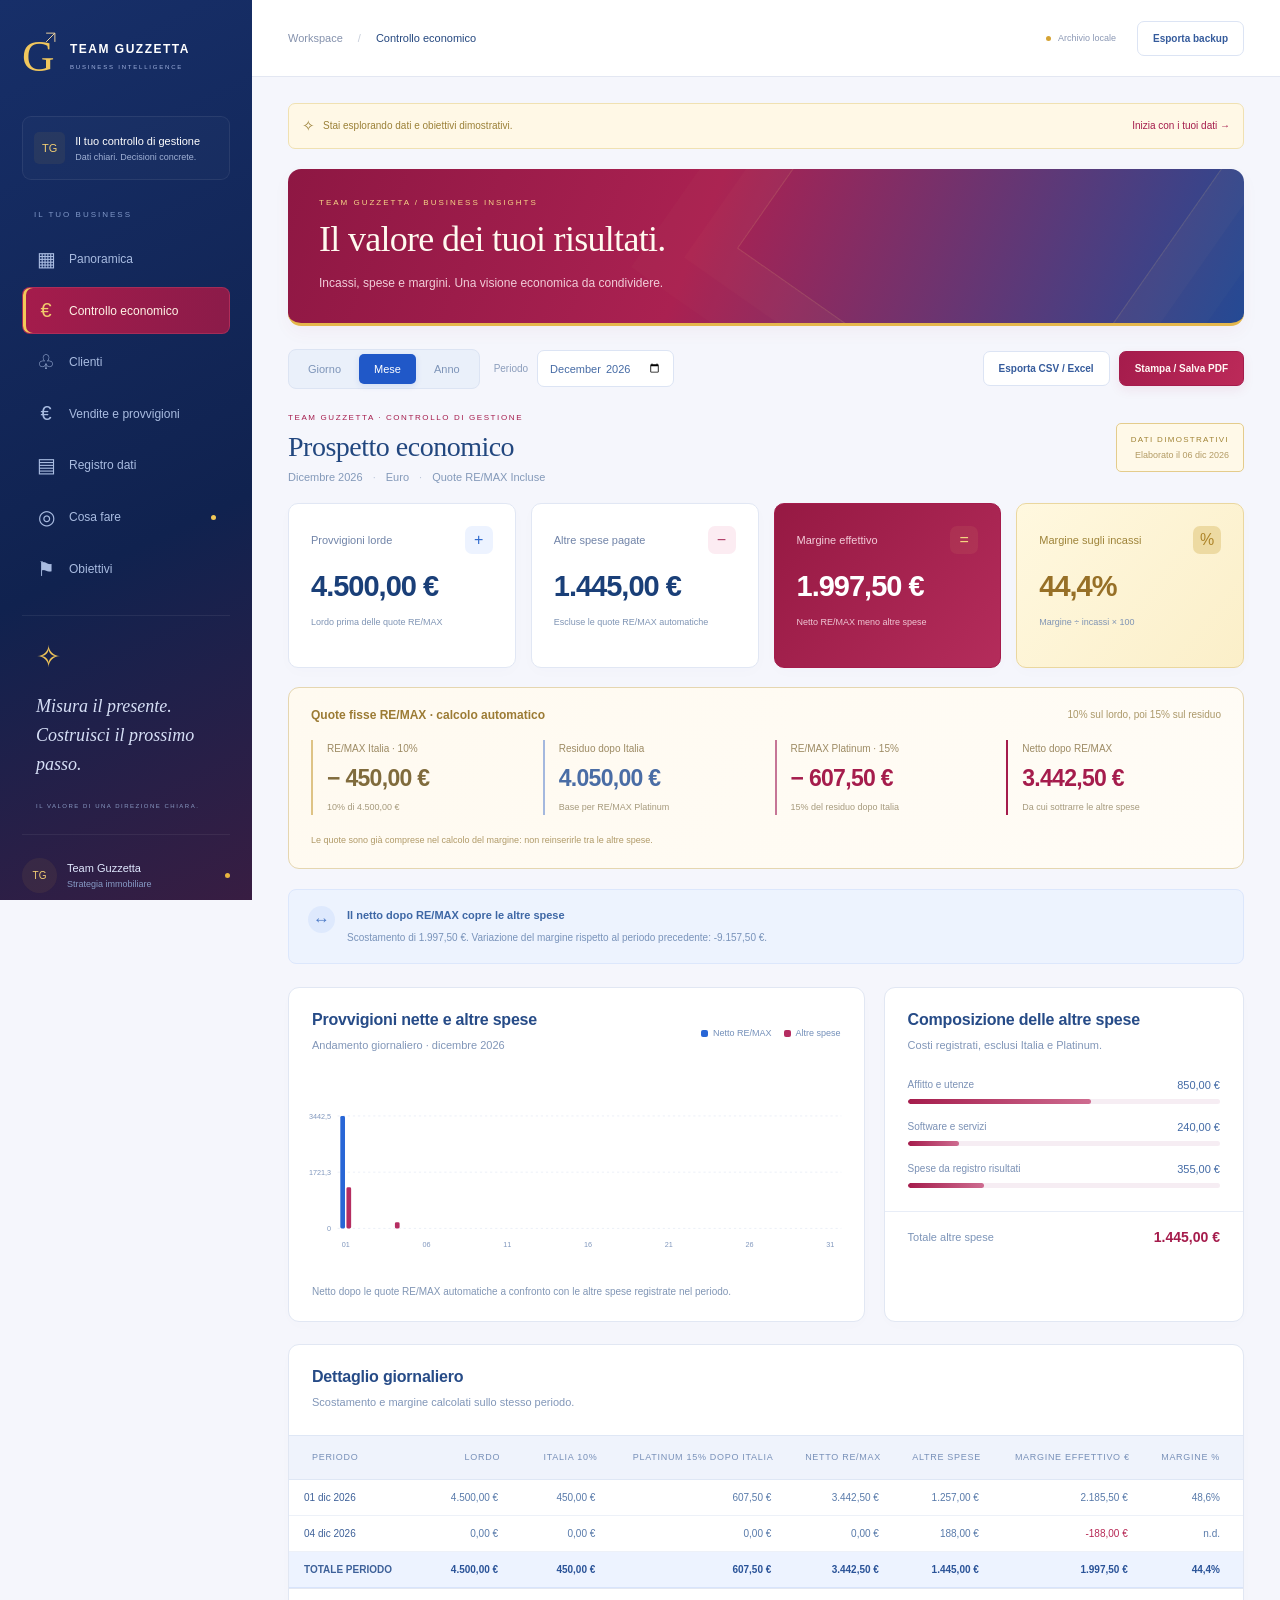
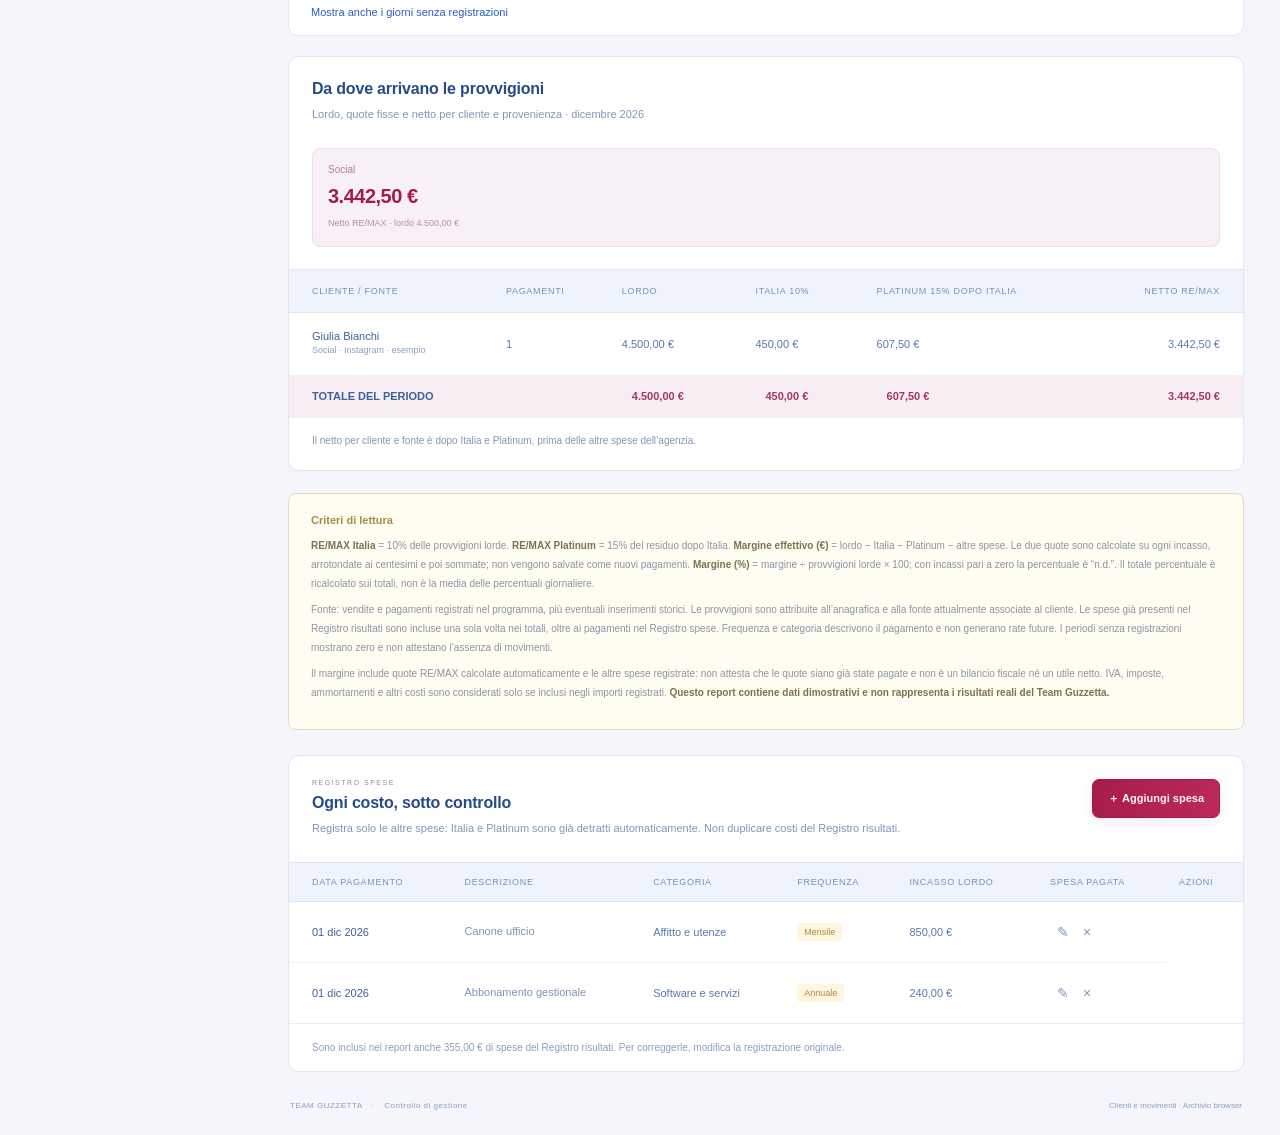
==== TEAM-GUZZETTA-STATISTICHE-APRI.html @ 2e765c8b "Add downloadable Team Guzzetta program for Windows" ====
<!doctype html><html lang="it"><head><meta charset="utf-8"><meta name="viewport" content="width=device-width,initial-scale=1"><meta name="theme-color" content="#142653"><title>Team Guzzetta · Direzione</title><style>:root{--nav:#202c49;--nav-end:#17213a;--ink:#26334b;--muted:#8792a7;--paper:#f4f5f9;--line:#e8ebf3;--violet:#8375c5;--coral:#edaa93}*{box-sizing:border-box}body{margin:0;font:13px 'Segoe UI',Arial,sans-serif;background:var(--paper);color:var(--ink);-webkit-font-smoothing:antialiased}button,input,select,textarea{font:inherit}button{cursor:pointer;transition:.18s}button:focus-visible,a:focus-visible{outline:2px solid #a299d5;outline-offset:3px}button:disabled{cursor:default;opacity:.5}.sidebar{position:fixed;inset:0 auto 0 0;width:250px;background:linear-gradient(150deg,var(--nav),var(--nav-end));color:white;padding:32px 22px 0;display:flex;flex-direction:column}.logo{display:flex;gap:13px;align-items:center;font-size:12px;letter-spacing:1.6px;font-weight:600}.logo>span{font:45px Georgia,serif;color:var(--coral);position:relative;width:35px}.logo>span>span{position:absolute;right:-1px;top:0;font:17px Arial;color:#c7bfea}.logo small{display:block;font-size:6px;letter-spacing:2px;font-weight:400;color:#9aa8c2;margin-top:8px}.space-label{display:flex;gap:10px;align-items:center;padding:15px 11px;background:#ffffff05;border:1px solid #ffffff12;border-radius:9px;margin:34px 0 30px;font-size:10px}.space-label>span{background:#ffffff0d;color:#b6b5d9;padding:10px 8px;border-radius:5px}.space-label small{display:block;color:#8c9bb7;font-size:9px;margin-top:5px}.nav-label{font-size:8px;letter-spacing:2px;color:#8090af;margin:0 0 16px 12px}nav{display:grid;gap:7px}nav button{border:1px solid transparent;background:none;color:#a3afc7;border-radius:8px;padding:14px 13px;text-align:left;display:flex;align-items:center;gap:13px;font-size:12px}nav button>span{width:20px;font-size:20px;text-align:center}nav button.active{background:#8375c525;border-color:#9d8dda22;color:#e0d9ff;box-shadow:inset 3px 0 #a495e1}nav button:hover{background:#ffffff08}nav button i{margin-left:auto;width:5px;height:5px;border-radius:50%;background:var(--coral)}.sidebar-quote{margin-top:40px;padding:23px 14px;border-top:1px solid #ffffff10}.sidebar-quote>span{font-size:30px;color:var(--coral)}.sidebar-quote p{font:italic 18px/1.6 Georgia,serif;color:#dfe5f4}.sidebar-quote small{font-size:6px;letter-spacing:1.5px;color:#7182a3}.side-footer{margin-top:auto;display:flex;align-items:center;gap:10px;padding:23px 0;border-top:1px solid #ffffff10;font-size:11px}.avatar{width:35px;height:35px;border-radius:50%;display:flex;align-items:center;justify-content:center;background:#ffffff0b;color:#bab7df;font-size:10px}.side-footer small{display:block;font-size:9px;color:#7d8da9;margin-top:5px}.side-footer i{width:5px;height:5px;border-radius:50%;background:#a2c8ac;margin-left:auto}.app{margin-left:250px}header{height:77px;border-bottom:1px solid var(--line);display:flex;align-items:center;justify-content:space-between;padding:0 38px;background:#fff;font-size:11px;color:#9ba4b6}header>div:first-child{display:flex;align-items:center;gap:15px}header b{font-weight:500;color:#56627b}header span{color:#c7ceda}.header-end{display:flex;align-items:center;gap:21px}.local-dot{font-size:9px;color:#9ba4b6;display:flex;align-items:center;gap:7px}.local-dot:before{content:'';width:5px;height:5px;background:#82a78d;border-radius:50%}.btn{border:1px solid #e2e6ef;background:white;border-radius:7px;padding:10px 14px;font-size:10px;font-weight:600;color:#76829a;display:inline-flex;align-items:center;justify-content:center;gap:7px}.btn:hover{background:#f7f7fc;transform:translateY(-1px)}.btn.primary{background:#8b7ac6;border-color:#8b7ac6;color:#fff;box-shadow:0 3px 8px #7868b61a}.btn.primary:hover{background:#7867b2}.text-btn{display:flex;align-items:center;justify-content:space-between;padding:17px 22px;width:100%;border:0;border-top:1px solid var(--line);color:#8b7bc2;background:#fff;font-size:10px}.text-btn:hover{background:#faf9fe}main{padding:25px 38px 26px;max-width:1620px;margin:auto}.notice{border:1px solid #e5def3;background:#eeebf6;border-radius:7px;padding:10px 13px;font-size:9px;color:#a08cbb;display:flex;align-items:center;gap:8px;line-height:1.6;margin-bottom:25px}.notice>span{font-size:15px}.notice button{border:0;background:none;color:#8a70b1;font-size:9px;margin-left:auto;padding:0;white-space:nowrap}.notice.danger{background:#fff0e9;color:#b17866}.page-heading{display:flex;align-items:center;justify-content:space-between;gap:25px;margin-bottom:26px}.eyebrow{font-size:8px;letter-spacing:1.9px;color:#929bb1;margin-bottom:11px}.page-heading h1{font:400 33px/1.2 Georgia,serif;letter-spacing:-.7px;margin:0 0 11px;color:#2e3a51}.page-heading p{font-size:11px;color:#939db1;margin:0;line-height:1.7}.page-heading .btn{font-size:11px;padding:12px 16px;flex-shrink:0}.period-bar{display:flex;align-items:center;justify-content:space-between;padding-bottom:17px;border-bottom:1px solid #e6e9f1;margin-bottom:22px}.period{display:flex;gap:16px;align-items:center}.period>span{font-size:8px;letter-spacing:1.2px;color:#a0a9ba}.period input{border:1px solid #e1e5ee;border-radius:6px;background:#fff;padding:8px 11px;font-size:11px;color:#75819a}.period-note{font-size:9px;color:#a2abbd;display:flex;align-items:center;gap:9px}.period-note i{height:3px;width:3px;border-radius:50%;background:#b9c2d2}.kpis{display:grid;grid-template-columns:repeat(4,minmax(0,1fr));gap:15px}.kpi{border:1px solid var(--line);border-radius:11px;padding:20px;background:#fff;box-shadow:0 3px 12px #202a4802}.kpi-label{display:flex;align-items:center;justify-content:space-between;color:#8d98ae;font-size:10px;gap:6px}.kpi-label>span{display:flex;align-items:center;justify-content:center;background:#f4f2fb;border-radius:7px;width:28px;height:28px;color:#aa9bd2;font-size:16px}.kpi>strong{font-size:30px;font-weight:500;letter-spacing:-1px;display:block;color:#34435d;margin:9px 0 14px}.kpi-note{font-size:8px;color:#a8b0bf;line-height:1.7}.kpi-note>span{font-size:8px;border-radius:4px;padding:3px 4px;margin-right:4px}.up{background:#eef5ee;color:#8daf87}.down{background:#fcf0e9;color:#cd9b82}.neutral{background:#f1f2f7;color:#9ca6ba}.kpi.featured{background:linear-gradient(120deg,#333e5f,#414d71);border-color:#3c4868}.kpi.featured .kpi-label{color:#b8c2dc}.kpi.featured .kpi-label>span{color:#e2bcad;background:#ffffff0b}.kpi.featured>strong{color:#fff}.kpi.featured .kpi-note{color:#a8b6d6}.comparison-note{font-size:8px;color:#a8b1c1;margin:11px 0 23px}.dashboard-grid{display:grid;grid-template-columns:minmax(0,1.6fr) minmax(280px,1fr);gap:19px}.bottom-grid{margin-top:19px}.panel{background:#fff;border:1px solid var(--line);border-radius:11px;overflow:hidden;box-shadow:0 3px 12px #202a4802}.panel-head{display:flex;align-items:center;justify-content:space-between;gap:17px;padding:23px 23px 19px}.panel h2{font-size:14px;font-weight:500;letter-spacing:-.2px;margin:0}.panel-head p{font-size:9px;color:#a4adbd;line-height:1.8;margin:7px 0 0}.panel-head select{border:1px solid #e8eaf2;background:#fff;color:#939db3;font-size:9px;padding:8px 10px;border-radius:5px;max-width:180px}.chart-scroll{padding:0 15px 0 8px}.chart{display:block;width:100%;height:auto;min-height:170px}.chart-bar{fill:#9b8dce;transition:fill .15s}.chart-bar:hover{fill:#6c5fa6}.axis{font-size:9px;fill:#b1b9ca;font-family:'Segoe UI',Arial}.gridline{stroke:#eef0f6;stroke-dasharray:3 4}.chart-footer{display:flex;align-items:center;justify-content:space-between;padding:14px 23px 19px;color:#a4adbf;font-size:8px}.chart-footer span:first-child{display:flex;align-items:center;gap:6px}.chart-footer i{width:5px;height:5px;background:#9c8dcf;border-radius:50%}.small{font-size:7px;margin-bottom:8px;letter-spacing:1.5px}.priorities .panel-head{padding-bottom:9px}.spark{font-size:25px;color:#d5b7a0}.priority{display:flex;gap:11px;align-items:flex-start;padding:16px 23px;border-bottom:1px solid #f0f1f7}.priority:last-of-type{border-bottom:0}.priority-number{width:24px;height:24px;border-radius:7px;background:#f5f3fa;display:flex;align-items:center;justify-content:center;font-size:8px;color:#b0a1ce;flex-shrink:0}.priority strong{font-size:10px;font-weight:500;color:#66748e;display:block;line-height:1.7}.priority p{font-size:8px;line-height:1.8;color:#a4afc3;margin:4px 0 0}.priority-dot{width:4px;height:4px;background:#b1c4ac;border-radius:50%;margin-left:auto;margin-top:9px;flex-shrink:0}.priority-dot.behind,.priority-dot.closed{background:#e3b394}.funnel{padding:0 23px 5px}.funnel-row{display:flex;align-items:center;gap:12px;padding:11px 0;font-size:9px;color:#8d99af}.step-number{font-size:7px;color:#c0c7d4;width:14px}.funnel-row>span:nth-child(2){width:85px}.funnel-row strong{font-size:11px;font-weight:500;color:#7d8ca8;min-width:20px;text-align:right}.bar-track{flex:1;height:8px;background:#f5f4fa;border-radius:3px;overflow:hidden}.bar-track>div{height:100%;background:#b0a2d9;border-radius:3px}.funnel-row:nth-child(2) .bar-track>div{background:#bcb0df}.funnel-row:nth-child(3) .bar-track>div{background:#c8bde5}.funnel-row:nth-child(4) .bar-track>div{background:#d5cceb}.funnel-row:nth-child(5) .bar-track>div{background:#e5cbbc}.funnel-row:nth-child(6) .bar-track>div{background:#dbb59f}.panel-footnote{font-size:8px;line-height:1.9;color:#acb3c4;margin:13px 23px 20px}.finance-line{margin:0 23px;padding:16px 0;border-bottom:1px solid #eff0f6;display:flex;align-items:center;justify-content:space-between;font-size:10px;color:#9aa5b8}.finance-line strong{font-weight:500;color:#7e8da8;font-size:12px}.finance-total{background:#f7f6fb;border:1px solid #eeebf5;border-radius:8px;padding:19px 16px;margin:21px 23px 17px;display:flex;align-items:center;justify-content:space-between;color:#9c8bbb;font-size:10px}.finance-total strong{font-size:23px;letter-spacing:-.7px;font-weight:500;color:#7e6ea6}.celebrate{padding:25px;color:#7c9b83;font-size:13px}.celebrate p{font-size:10px;color:#a0acbb;line-height:1.8}.empty{padding:40px 25px;color:#a4afc2;font-size:11px;line-height:1.9;text-align:center}.empty .btn{margin-top:15px}.table-wrap{overflow:auto}table{width:100%;border-collapse:collapse;text-align:left;white-space:nowrap}th{padding:14px 13px;background:#f8f9fc;font-size:7px;letter-spacing:.7px;color:#a5aec0;font-weight:500;border-top:1px solid var(--line);border-bottom:1px solid var(--line)}td{padding:17px 13px;font-size:9px;color:#8a97ae;border-bottom:1px solid #f0f2f7}th:first-child,td:first-child{padding-left:23px}td.notes{max-width:240px;white-space:normal;line-height:1.8}tbody tr:last-child td{border-bottom:0}tbody tr:hover{background:#fcfcff}.icon-btn{border:0;background:none;padding:5px 7px;color:#9da9bd;font-size:14px;border-radius:4px}.icon-btn:hover{background:#f3f0fa;color:#8a77bb}.count{font-size:9px;color:#aa9bc8;border-radius:4px;padding:3px 6px;background:#f2eff8;margin-left:5px}.goal-grid{display:grid;grid-template-columns:1fr 1fr;gap:17px}.goals-panel form{padding:0 23px 24px;max-width:800px}.field{display:grid;gap:8px;font-size:10px;color:#8d9ab1}.field input,.field textarea{width:100%;min-width:0;border:1px solid #e4e8f0;background:#fbfcfe;color:#5c6d8c;padding:12px;border-radius:7px;font-size:12px}.field input:focus,.field textarea:focus{outline:2px solid #c4b7e3;outline-offset:1px}.field textarea{min-height:85px;resize:vertical}.hint{font-size:10px;color:#a3aec1;line-height:1.8}.form-actions{display:flex;align-items:center;justify-content:flex-end;gap:10px;margin-top:25px}.form-actions .hint{margin-right:auto}.actions-intro{display:flex;align-items:center;gap:16px;padding:23px;background:#ece9f5;border:1px solid #e3ddef;border-radius:11px;margin-bottom:21px}.actions-intro>span{font-size:34px;color:#b3a1d4}.actions-intro h2{font-size:16px;font-weight:500;color:#8671ad;margin:0 0 8px}.actions-intro p{font-size:10px;color:#a395bc;line-height:1.8;margin:0;max-width:630px}.actions-intro .btn{margin-left:auto;flex-shrink:0}.action-cards{display:grid;grid-template-columns:repeat(3,minmax(0,1fr));gap:17px}.action-card{padding:22px}.action-card-top{display:flex;align-items:center;justify-content:space-between;gap:7px;font-size:7px;letter-spacing:1px;color:#b0b8c9;margin-bottom:23px}.status{font-size:7px;letter-spacing:0;background:#f0f5ef;color:#9bb091;border-radius:4px;padding:4px 6px;white-space:nowrap}.status.behind{background:#fbefe7;color:#cea285}.status.closed{background:#f1f2f7;color:#a4acc0}.status.done{background:#eaf4ec;color:#85a28c}.action-card h2{font-size:15px;color:#6d7d99;margin-bottom:15px}.action-values{display:flex;gap:8px;align-items:baseline}.action-values strong{font-size:27px;font-weight:500;letter-spacing:-.7px}.action-values>span{font-size:11px;color:#bbc3d1}.progress{height:5px;background:#f1eff8;border-radius:3px;margin:16px 0;overflow:hidden}.progress>i{display:block;height:100%;background:#aa99d1;border-radius:3px}.action-card>p{font-size:10px;line-height:1.9;color:#a2adc0;min-height:58px}.action-card>p b{font-weight:500;color:#8c7caf}.suggestion{border-top:1px solid #edf0f7;padding-top:15px;margin-top:20px}.suggestion>span{font-size:7px;color:#aa9cc4;letter-spacing:1px}.suggestion p{font-size:10px;line-height:1.9;color:#8f9cb3;margin:8px 0 0}footer{padding:5px 38px 25px;max-width:1620px;margin:auto;font-size:7px;letter-spacing:.5px;color:#adb5c5}footer>span{margin:0 7px}footer small{float:right;font-size:8px;letter-spacing:0}dialog{border:1px solid #e6e7ef;border-radius:14px;padding:28px;max-width:600px;width:calc(100% - 32px);max-height:90dvh;overflow-y:auto;box-shadow:0 25px 100px #17213940;color:var(--ink)}dialog::backdrop{background:#17213977;backdrop-filter:blur(4px)}.dialog-head{display:flex;align-items:center;justify-content:space-between;margin-bottom:22px}.dialog-head h2{font:400 26px Georgia,serif;margin:0}.dialog-head .icon-btn{font-size:22px}#record-form>.field:last-of-type{margin-top:19px}#toast{position:fixed;bottom:25px;left:calc(50% + 100px);transform:translateX(-50%) translateY(100px);opacity:0;pointer-events:none;background:#3d4668;color:white;padding:14px 24px;border-radius:8px;box-shadow:0 6px 24px #17213920;font-size:12px;z-index:9;transition:.2s}#toast.show{transform:translateX(-50%);opacity:1}
@media(min-width:1500px){main{padding-top:30px}.kpi{padding:23px}.kpi-label{font-size:12px}.kpi>strong{font-size:36px}.kpi-note{font-size:10px}.panel h2{font-size:16px}.panel-head p{font-size:11px}.priority strong{font-size:12px}.priority p{font-size:10px}.funnel-row{font-size:11px}.finance-line{font-size:12px}.panel-footnote{font-size:10px}}
@media(max-width:1180px) and (min-width:761px){.sidebar{width:215px;padding:28px 16px 0}.logo{font-size:10px;letter-spacing:1px}.logo small{font-size:5px}.app{margin-left:215px}header{padding:0 25px}main{padding:23px 25px}.local-dot{display:none}.kpis{gap:10px}.kpi{padding:16px}.kpi-label{font-size:9px}.kpi>strong{font-size:27px}.dashboard-grid{grid-template-columns:minmax(0,1.4fr) minmax(250px,1fr);gap:15px}.page-heading h1{font-size:29px}.action-cards{grid-template-columns:repeat(2,minmax(0,1fr))}.chart-scroll{padding:0}.priority{padding:16px}.panel-head{padding:20px 17px}.finance-line,.finance-total{margin-left:17px;margin-right:17px}.funnel{padding-left:17px;padding-right:17px}.sidebar-quote p{font-size:16px}.period-note{font-size:8px}}
@media(max-width:760px){.sidebar{position:static;width:auto;padding:20px 17px 13px}.logo{font-size:12px}.logo>span{font-size:36px;width:30px}.logo small{font-size:5.5px}.space-label,.nav-label,.sidebar-quote,.side-footer{display:none}nav{display:flex;gap:4px;margin-top:19px;overflow:auto}nav button{white-space:nowrap;font-size:10px;padding:10px 8px;gap:5px;border-radius:6px}nav button>span{font-size:15px;width:15px}nav button i{display:none}.app{margin-left:0}header{height:59px;padding:0 17px;font-size:10px}header>div:first-child{gap:9px}.header-end{gap:0}.local-dot{display:none}header .btn{font-size:9px;padding:9px 10px}main{padding:17px 14px}.notice{font-size:9px;padding:10px;align-items:flex-start;flex-wrap:wrap;gap:6px;margin-bottom:25px}.notice button{margin:0 0 0 20px;font-size:9px}.page-heading{display:block;margin-bottom:24px}.page-heading h1{font-size:30px;max-width:310px;line-height:1.2}.page-heading p{font-size:11px}.eyebrow{font-size:7px;letter-spacing:1.5px}.page-heading>.btn{margin-top:18px;font-size:11px;padding:12px 16px}.period-bar{align-items:flex-start;gap:10px;flex-direction:column;margin-bottom:18px}.period>span{font-size:7px}.period{gap:14px}.period input{font-size:11px}.period-note{font-size:8px}.kpis{grid-template-columns:repeat(2,minmax(0,1fr));gap:10px}.kpi{padding:16px 14px;border-radius:9px}.kpi-label{font-size:9px}.kpi-label>span{width:25px;height:25px;font-size:15px}.kpi>strong{font-size:27px;margin:9px 0 11px}.kpi-note{font-size:8px;min-height:29px}.comparison-note{font-size:8px;line-height:1.8;margin:12px 0 20px}.dashboard-grid{grid-template-columns:1fr;gap:17px}.bottom-grid{margin-top:17px}.panel-head{padding:20px 18px 17px;gap:12px}.panel h2{font-size:14px}.panel-head p{font-size:9px}.panel-head select{font-size:9px;padding:8px;max-width:135px}.chart-scroll{padding:0 8px}.chart{min-height:145px}.chart-footer{padding:13px 18px 18px;font-size:8px}.priority{padding:17px 18px}.priority strong{font-size:11px}.priority p{font-size:9px}.text-btn{padding:17px 18px;font-size:11px}.funnel{padding:0 18px 5px}.funnel-row{font-size:10px;gap:10px}.funnel-row>span:nth-child(2){width:85px}.panel-footnote{font-size:9px;margin:15px 18px 20px}.finance-line{font-size:11px;margin:0 18px}.finance-line strong{font-size:13px}.finance-total{margin:20px 18px;font-size:11px}.finance-total strong{font-size:24px}.action-cards{grid-template-columns:1fr;gap:15px}.action-card{padding:22px}.action-card h2{font-size:17px}.action-card-top{font-size:8px}.status{font-size:8px}.action-card>p,.suggestion p{font-size:11px}.action-card>p{min-height:0}.actions-intro{flex-wrap:wrap;padding:20px;gap:12px}.actions-intro>span{font-size:30px}.actions-intro>div{flex:1;min-width:200px}.actions-intro h2{font-size:16px}.actions-intro p{font-size:10px}.actions-intro .btn{margin-left:0}.goals-panel form{padding:0 18px 22px}.goal-grid{gap:16px 12px}.field{font-size:10px}.field input{padding:11px;font-size:12px}.form-actions{flex-wrap:wrap}.form-actions .hint{width:100%;margin:0}.btn{font-size:11px}.table-wrap th{font-size:8px}.table-wrap td{font-size:10px}dialog{padding:23px}.dialog-head h2{font-size:24px}.hint{font-size:10px}footer{padding:8px 18px 25px;font-size:7px}footer small{display:none}#toast{left:50%;width:max-content;max-width:90%;font-size:11px}}
@media(prefers-reduced-motion:reduce){*{transition:none!important}}
/* Leggibilità dei dati e delle indicazioni operative. */
:root{--muted:#74829a}.page-heading p{color:#7d8ba2;font-size:12px}.kpi-label{color:#7a88a2;font-size:11px}.kpi-note{font-size:9px;color:#8f9bb0}.panel-head p{font-size:10px;color:#8a97ac}.priority strong{font-size:11px;color:#5c6e8d}.priority p{font-size:10px;color:#899ab5}.panel-footnote{font-size:9px;color:#8d9bb2}.funnel-row{font-size:10px}.action-card>p,.suggestion p{font-size:11px;color:#8192ae}.actions-intro p{font-size:11px;color:#8b79aa}.field{font-size:11px;color:#7b8da9}.hint{color:#8596b1}.finance-line{font-size:11px;color:#8697b3}.notice{color:#9279b4}.comparison-note{color:#91a0b9}.action-card h2{color:#5f7294}.period-note{color:#8999b3}.suggestion>span{color:#9580b5}.panel-head select{color:#7e8faa}.priority .priority-number{color:#927fb5}.axis{fill:#92a2bb}.up{color:#6c956a}.down{color:#b78165}.neutral{color:#8f9db5}@media(max-width:760px){.kpi-label{font-size:10px}.kpi-note{font-size:8px}.panel-head p{font-size:9px}.priority strong{font-size:12px}.priority p{font-size:10px}.finance-line{font-size:12px}.field{font-size:11px}.notice{font-size:9px}.period-note{font-size:9px}.comparison-note{font-size:9px}.chart-footer{font-size:9px}.panel-head select{font-size:10px}}

/* Studio: verde petrolio, carta chiara e ottone. */
:root{--nav:#143c40;--nav-end:#0d282c;--ink:#233b40;--muted:#71868a;--paper:#f2f5f3;--line:#dfe7e3;--violet:#427a78;--coral:#d9ba83}body{background:var(--paper);color:var(--ink)}.sidebar{background:linear-gradient(150deg,#153e42,#0e2c30);width:252px;padding-top:30px}.logo{font-size:12px;letter-spacing:1.5px}.logo>span{color:#e1c38f}.logo>span>span{color:#bccdc3}.logo small{color:#9bb5b0;font-size:6px;letter-spacing:1.8px}.space-label{border-color:#ffffff12;background:#ffffff04;font-size:11px}.space-label>span{color:#d9c399;background:#ffffff0b}.space-label small{color:#8daaa6}.nav-label{color:#779c96}.sidebar nav button{color:#a3bbb6;font-size:12px;padding-top:13px;padding-bottom:13px}.sidebar nav button.active{background:#d4bf8c14;border-color:#d4bf8c24;color:#ead5ae;box-shadow:inset 3px 0 #d8b97c}.sidebar nav button:hover{background:#ffffff09}.sidebar nav button i{background:#ddbf86}.sidebar-quote{margin-top:30px}.sidebar-quote p{color:#cbdad2;font-size:18px}.sidebar-quote>span{color:#ddbf86}.sidebar-quote small{color:#729991}.side-footer{color:#e4ede7}.side-footer small{color:#7d9f97}.avatar{color:#ddc79e;background:#ffffff09}.app{margin-left:252px}header{padding:0 36px;border-color:var(--line);font-size:11px;color:#859998;background:#fdfefd}header b{color:#426561}.header-end .local-dot{color:#819a90}.header-end .btn{font-size:10px}.btn{color:#547571;border-color:#dce5df;border-radius:7px;font-size:11px;padding:11px 15px;background:#fff}.btn:hover{background:#edf3ef}.btn.primary{background:#285b5e;border-color:#285b5e;box-shadow:0 4px 12px #17433e0f;color:#fff}.btn.primary:hover{background:#19484b}.text-btn{color:#487e76;font-size:11px}.text-btn:hover{background:#f3f8f4}.icon-btn{color:#7d9991}.icon-btn:hover{background:#eaf2ec;color:#416f63}main{padding:26px 36px 24px}.notice{background:#e9efe8;border-color:#dce6da;color:#788e74;font-size:10px;margin-bottom:20px}.notice button{color:#5e805f;font-size:10px}.page-heading{position:relative;background:linear-gradient(120deg,#1d474b,#2e5d5a);padding:29px 31px;border-radius:13px;color:#e3eee8;min-height:153px;overflow:hidden;margin-bottom:23px;isolation:isolate}.page-heading:after{content:'';position:absolute;right:9%;top:-140px;width:350px;height:350px;border:1px solid #d0e4d415;box-shadow:0 0 0 38px #ffffff02,0 0 0 76px #ffffff02;transform:rotate(35deg);pointer-events:none;z-index:-1}.page-heading .eyebrow{color:#b4c9bb;letter-spacing:2px;font-size:8px}.page-heading h1{font:400 36px/1.2 Georgia,serif;letter-spacing:-.7px;color:#faf6e9;margin-bottom:12px}.page-heading p{color:#b2c9be;font-size:12px}.page-heading .btn{background:#dec18b;border-color:#dec18b;color:#254344;box-shadow:none;font-size:11px}.page-heading .btn:hover{background:#efd4a1}.period-bar{border-color:#dce6df}.period>span{color:#839c91}.period input{border-color:#dce5de;color:#52796b}.period-note{color:#859d92}.kpi{border-color:var(--line);box-shadow:0 4px 17px #26453c03;border-radius:10px;background:#fff}.kpi-label{color:#728a81;font-size:12px}.kpi-label>span{color:#739c8b;background:#edf4ee}.kpi>strong{color:#254e48;font-size:33px;font-weight:550;letter-spacing:-1px;font-variant-numeric:tabular-nums}.kpi-note{color:#859c90;font-size:9px}.up{background:#edf5ed;color:#668d65}.down{background:#fbefea;color:#bb7d67}.neutral{background:#edf1ed;color:#839288}.kpi.featured{background:linear-gradient(130deg,#204c4f,#316561);border-color:#204c4f}.kpi.featured .kpi-label{color:#bfd3c5}.kpi.featured .kpi-label>span{background:#ffffff0b;color:#e0cb9f}.kpi.featured .kpi-note{color:#b6cdbd}.comparison-note{color:#80968b;font-size:9px}.panel{border-color:var(--line);box-shadow:0 5px 18px #1a3d3003;border-radius:11px}.panel h2{color:#34584f;font-size:16px;font-weight:550}.panel-head{padding:23px}.panel-head p{color:#82988e;font-size:11px}.panel-head select{color:#6b8c7e;border-color:#dce8df;font-size:10px}.chart-bar{fill:#82aaa0}.chart-bar:hover{fill:#487d70}.gridline{stroke:#e5eee7}.axis{fill:#809a8e;font-size:10px}.chart-footer{color:#799687;font-size:9px}.chart-footer i{background:#78a18e}.priority strong{color:#51796a;font-size:12px}.priority p{font-size:10px;color:#829d8d}.priority-number{color:#84a18a;background:#eff4ed}.small{color:#91a28e}.spark{color:#ccb27f}.funnel-row{color:#7a9688;font-size:11px}.funnel-row strong{color:#607e6d}.bar-track{background:#eff4ed}.bar-track>div{background:#84a697}.funnel-row:nth-child(2) .bar-track>div{background:#9eb8a9}.funnel-row:nth-child(3) .bar-track>div{background:#b0c7b7}.funnel-row:nth-child(4) .bar-track>div{background:#c0d1be}.funnel-row:nth-child(5) .bar-track>div{background:#cbbc9b}.funnel-row:nth-child(6) .bar-track>div{background:#baa47a}.panel-footnote{font-size:10px;color:#80978a}.finance-line{color:#7f9889}.finance-line strong{color:#5c7f6b}.finance-total{background:#eff4ed;border-color:#e1e8dc;color:#7b9575}.finance-total strong{color:#5e7c57}.action-card h2{color:#456d5e}.action-values>strong{color:#315e50}.status{background:#eef5e9;color:#7a9969}.status.behind{background:#f9eee7;color:#b88362}.status.closed{background:#eff1ed;color:#93a08d}.status.done{background:#e8f4e8;color:#749b73}.actions-intro{background:#e8f0e8;border-color:#dce7d9}.actions-intro>span{color:#a7bb91}.actions-intro h2{color:#617e51}.actions-intro p{color:#849d79}.action-card>p,.suggestion p{color:#819880;font-size:11px}.action-card>p b{color:#6b8d59}.progress{background:#edf3e8}.progress>i{background:#9db889}.suggestion{border-color:#e6eee2}.suggestion>span{color:#8ba375}.action-card-top{color:#9ba995}.goal-grid{gap:17px}.field{color:#6d8a7a;font-size:12px}.field input,.field textarea,.field select{width:100%;padding:12px;border:1px solid #dae5db;border-radius:7px;background:#fbfdfb;color:#365e49;font:13px 'Segoe UI',Arial,sans-serif;min-width:0}.field input:focus,.field textarea:focus,.field select:focus{outline:2px solid #aec5ac;outline-offset:1px}.hint{color:#81977f;font-size:11px}.count{background:#edf3e8;color:#82976f}.table-wrap th{background:#f4f7f1;border-color:#e3eadd;color:#8c9e7f;font-size:9px}.table-wrap td{color:#6c8560;font-size:11px;border-color:#edf1e8}.table-wrap tbody tr:hover{background:#fcfdf9}.table-wrap td.notes{color:#7f9574}.table-wrap td:first-child{color:#5f7c52}.hide-period{display:none}.finance-toolbar{display:flex;align-items:center;flex-wrap:wrap;gap:14px;margin-bottom:24px}.segmented{display:flex;padding:4px;border:1px solid #dce5de;background:#e9efea;border-radius:8px;gap:3px}.segmented button{border:0;background:none;color:#7a9687;font-size:11px;padding:9px 15px;border-radius:5px}.segmented button.active{background:#fff;color:#365f4c;box-shadow:0 2px 6px #1e4c3208}.finance-date{display:flex;align-items:center;gap:9px;font-size:10px;color:#8a9e8e}.finance-date input{border:1px solid #dce5de;background:#fff;border-radius:7px;padding:10px 11px;color:#597e60;font-size:11px;max-width:180px}.report-actions{display:flex;gap:9px;margin-left:auto}.report-actions .btn{font-size:10px}.report-heading{display:flex;align-items:center;justify-content:space-between;padding:0 0 20px;gap:20px}.report-heading .eyebrow{color:#91a08b;font-size:8px;letter-spacing:1.6px;margin-bottom:9px}.report-heading h2{font:400 28px Georgia,serif;color:#2d5545;margin:0 0 8px;letter-spacing:-.5px}.report-heading p{font-size:11px;color:#8ca087;margin:0;text-transform:capitalize}.report-heading p>span{margin:0 7px;color:#b5c1ac}.report-stamp{text-align:right;font-size:8px;letter-spacing:1.3px;color:#9d9a77;border:1px solid #d8d8c0;border-radius:5px;padding:11px 14px;background:#f7f7ed}.report-stamp small{display:block;font-size:9px;letter-spacing:0;color:#a2aa90;margin-top:6px}.economic-kpis{margin-bottom:19px;gap:15px}.economic-kpis .kpi{padding:22px}.economic-kpis .kpi>strong{font-size:29px;white-space:nowrap;overflow-wrap:normal;margin:16px 0 12px}.economic-kpis .kpi-label{font-size:11px}.economic-kpis .kpi p{font-size:9px;line-height:1.7;color:#8d9d80;margin:0;min-height:30px}.economic-kpis .featured p{color:#b7cbac}.economic-kpis .kpi:nth-child(2) .kpi-label>span{color:#bc8b74;background:#fcf0e8}.economic-kpis .kpi:nth-child(4){background:#f6f3e8;border-color:#e7e0cb}.economic-kpis .kpi:nth-child(4) .kpi-label>span{color:#af9b62;background:#eee7d1}.economic-kpis .negative,.negative{color:#b8735c!important}.economic-kpis .featured .negative{color:#f3bfab!important}.economic-callout{display:flex;align-items:flex-start;gap:12px;padding:16px 19px;border:1px solid #dfe8d8;background:#ebf1e6;border-radius:8px;margin-bottom:23px}.economic-callout>span{width:27px;height:27px;display:flex;align-items:center;justify-content:center;background:#e0ead8;color:#87a371;border-radius:50%;font-size:17px;flex-shrink:0}.economic-callout strong{font-size:11px;font-weight:600;color:#658353;line-height:1.7}.economic-callout p{font-size:10px;color:#889c7b;margin:4px 0 0;line-height:1.8}.economic-callout.loss{background:#f9eee8;border-color:#ecd9cd}.economic-callout.loss>span{background:#f1dfd1;color:#bd9272}.economic-callout.loss strong{color:#af8060}.economic-callout.loss p{color:#be9c83}.report-grid{grid-template-columns:minmax(0,1.6fr) minmax(280px,1fr);margin-bottom:22px}.chart-legend{display:flex;gap:12px;font-size:9px;color:#7c997c}.chart-legend span{display:flex;align-items:center;gap:5px}.chart-legend span:before{content:'';width:7px;height:7px;border-radius:2px;background:#609082}.chart-legend span:nth-child(2):before{background:#d4b180}.income-bar{fill:#5e9281}.expense-bar{fill:#d5b17f}.economic-chart{min-height:190px}.cost-list{padding:0 23px 6px}.cost-row{margin-bottom:17px}.cost-row>div:first-child{display:flex;justify-content:space-between;gap:14px;font-size:10px;color:#849c7b}.cost-row strong{font-size:11px;font-weight:500;color:#6f895e;white-space:nowrap}.cost-track{height:5px;border-radius:3px;background:#f0f3e8;margin-top:8px;overflow:hidden}.cost-track>i{display:block;height:100%;background:#b1bf92;border-radius:3px}.cost-total{display:flex;align-items:center;justify-content:space-between;padding:17px 23px;border-top:1px solid #edf0e5;font-size:11px;color:#849b74}.cost-total strong{font-size:14px;color:#637d50;font-weight:550}.financial-detail{margin-bottom:20px}.financial-table td:not(:first-child),.financial-table th:not(:first-child){text-align:right}.financial-table td:last-child,.financial-table th:last-child{padding-right:23px}.financial-table td{padding:12px 15px;font-variant-numeric:tabular-nums}.financial-table tfoot td{font-weight:650;background:#edf3e7;border-top:1px solid #dfe7d3;color:#5f7b4a}.methodology{padding:20px 22px;border:1px solid #dfe6d7;background:#f8faf3;border-radius:8px;margin-bottom:25px}.methodology h3{font-size:11px;color:#829373;font-weight:600;margin:0 0 10px}.methodology p{font-size:10px;line-height:1.9;color:#94a187;margin:7px 0}.methodology b{font-weight:600;color:#859671}.expense-ledger .panel-head{align-items:flex-start}.expense-ledger .panel-head p{max-width:600px}.frequency{display:inline-flex;padding:4px 7px;border-radius:4px;background:#f1f3e8;font-size:9px;color:#929d72}.legacy-note{border-top:1px solid #edf0e4;padding:14px 23px;color:#a0aa88;font-size:10px;line-height:1.9}.expense-description{margin-top:18px}footer{color:#91a285;font-size:8px}dialog{border-color:#dce6d5;color:#4e6e3f}dialog::backdrop{background:#11373170}.dialog-head h2{color:#3e653b}#toast{background:#2e5b4b;color:#f3f8ed}button:focus-visible{outline-color:#9db790}.form-actions .btn.primary{background:#4c764b;border-color:#4c764b}
@media(min-width:1500px){.economic-kpis .kpi>strong{font-size:34px}.economic-kpis .kpi-label{font-size:12px}.economic-kpis .kpi p{font-size:10px}.financial-table td{font-size:12px}}
@media(max-width:1180px) and (min-width:761px){.sidebar{width:220px}.app{margin-left:220px}.logo{font-size:10px}.sidebar nav button{font-size:11px;padding-left:9px;gap:10px}.space-label{font-size:10px}.report-grid{grid-template-columns:1fr}.economic-kpis{gap:10px}.economic-kpis .kpi{padding:16px}.economic-kpis .kpi>strong{font-size:23px}.economic-kpis .kpi-label{font-size:10px}.economic-kpis .kpi-label>span{width:24px;height:24px}.report-actions{margin-left:0}.cost-list{display:grid;grid-template-columns:1fr 1fr;gap:0 20px}.page-heading{padding:26px}.page-heading h1{font-size:32px}.report-stamp{padding:9px;font-size:7px}.financial-table th{font-size:8px}}
@media(max-width:760px){.sidebar{position:static;width:auto;padding:20px 17px 13px}.app{margin-left:0}.logo{font-size:12px}.sidebar nav{gap:5px}.sidebar nav button{font-size:10px;padding:10px 8px;gap:5px}.sidebar nav button>span{font-size:15px}.sidebar nav button.active{box-shadow:inset 0 -2px #d8b97c}header{height:58px;padding:0 17px}.header-end .btn{font-size:9px}main{padding:17px 13px}.notice{font-size:9px}.notice button{font-size:9px}.page-heading{padding:25px 22px;min-height:0;border-radius:11px;margin-bottom:20px}.page-heading h1{font-size:32px;max-width:280px}.page-heading p{font-size:11px;max-width:300px}.page-heading .eyebrow{font-size:7px;line-height:1.8}.page-heading>.btn{margin-top:20px;font-size:11px;padding:11px 16px}.finance-toolbar{gap:13px;margin-bottom:23px}.segmented{flex:1;justify-content:space-around}.segmented button{font-size:11px;padding:9px 13px;flex:1}.finance-date{font-size:9px;gap:7px}.finance-date input{font-size:10px;width:141px;padding:10px 6px}.report-actions{width:100%;margin:0;gap:8px}.report-actions .btn{flex:1;font-size:10px;padding:11px}.report-heading{align-items:flex-start;gap:12px;flex-wrap:wrap;padding-bottom:17px}.report-heading .eyebrow{font-size:7px}.report-heading h2{font-size:27px}.report-heading p{font-size:10px}.report-stamp{font-size:7px;letter-spacing:1px;padding:9px 11px;text-align:left}.report-stamp small{font-size:8px}.economic-kpis{grid-template-columns:repeat(2,minmax(0,1fr));gap:10px}.economic-kpis .kpi{padding:16px 13px}.economic-kpis .kpi>strong{font-size:23px;margin:15px 0 10px;letter-spacing:-.8px}.economic-kpis .kpi-label{font-size:10px;gap:3px}.economic-kpis .kpi-label>span{height:23px;width:23px;font-size:13px}.economic-kpis .kpi p{font-size:8px;line-height:1.8;min-height:28px}.economic-callout{padding:15px 13px;gap:10px}.economic-callout strong{font-size:11px}.economic-callout p{font-size:10px}.report-grid{grid-template-columns:1fr;gap:17px;margin-bottom:17px}.panel-head{padding:20px 17px}.panel h2{font-size:15px}.panel-head p{font-size:10px}.chart-legend{font-size:8px;gap:7px;flex-shrink:0}.chart-legend span{gap:4px}.chart-legend span:before{width:5px;height:5px}.economic-chart{min-height:140px}.financial-chart .panel-head{align-items:flex-start}.cost-list{padding:0 17px 5px}.cost-row>div:first-child{font-size:11px}.cost-row strong{font-size:12px}.cost-total{padding:17px;font-size:12px}.cost-total strong{font-size:15px}.methodology{padding:17px 16px}.methodology h3{font-size:11px}.methodology p{font-size:10px}.financial-table th{font-size:8px}.financial-table td{font-size:10px;padding:13px 10px}.expense-ledger .panel-head{flex-wrap:wrap;gap:16px}.expense-ledger .btn{font-size:11px}.legacy-note{padding:13px 17px;font-size:9px}.panel-footnote{font-size:10px}.field{font-size:11px}.field input,.field textarea,.field select{font-size:12px}.hint{font-size:10px}.financial-detail{margin-bottom:17px}.kpi-label{font-size:10px}.kpi>strong{font-size:27px}footer{padding:8px 17px 25px}.side-footer{display:none}}
@page{size:A4 landscape;margin:12mm}
@media print{*{-webkit-print-color-adjust:exact!important;print-color-adjust:exact!important}html,body{background:white!important;color:#173c32!important;font-size:10pt}.sidebar,header,footer,.notice,.page-heading,.period-bar,.finance-toolbar,.expense-ledger,#toast,dialog{display:none!important}.app{margin:0!important}main{padding:0!important;max-width:none!important}#finance-report{width:100%;display:block}.report-heading{padding:0 0 7mm;border-bottom:1px solid #cdd9c7;margin-bottom:5mm;break-inside:avoid}.report-heading h2{font-size:23pt}.report-heading .eyebrow{font-size:8pt}.report-heading p{font-size:10pt}.report-stamp{font-size:8pt;padding:3mm}.report-stamp small{font-size:8pt}.economic-kpis{display:grid;grid-template-columns:repeat(4,1fr);gap:3mm;margin-bottom:4mm}.economic-kpis .kpi{padding:4mm;box-shadow:none;break-inside:avoid}.economic-kpis .kpi>strong{font-size:21pt;margin:3mm 0}.economic-kpis .kpi-label{font-size:9pt}.economic-kpis .kpi p{font-size:7pt;min-height:0}.economic-callout{padding:3mm 4mm;margin-bottom:4mm;break-inside:avoid}.economic-callout strong{font-size:9pt}.economic-callout p{font-size:8pt}.economic-callout>span{display:none}.report-grid{display:grid;grid-template-columns:1.5fr 1fr;gap:4mm;margin-bottom:5mm;break-inside:avoid}.panel{box-shadow:none;border:1px solid #dce5d5}.panel-head{padding:4mm 4mm 2mm}.panel h2{font-size:12pt}.panel-head p{font-size:8pt}.economic-chart{height:43mm;min-height:0}.axis{font-size:10px}.chart-legend{font-size:7pt}.panel-footnote{font-size:7pt;line-height:1.6;margin:2mm 4mm 3mm}.cost-list{padding:1mm 4mm}.cost-row{margin-bottom:3mm}.cost-row>div:first-child{font-size:8pt}.cost-row strong{font-size:8pt}.cost-total{padding:3mm 4mm;font-size:9pt}.cost-total strong{font-size:10pt}.financial-detail{overflow:visible;border:0;margin-bottom:4mm}.financial-detail .panel-head{padding-left:0}.table-wrap{overflow:visible!important}.financial-table{width:100%;table-layout:fixed}.financial-table thead{display:table-header-group}.financial-table tfoot{display:table-row-group}.financial-table tr{break-inside:avoid}.financial-table th{font-size:7pt;padding:2.5mm!important;white-space:normal}.financial-table td{font-size:8pt;padding:2.3mm!important}.financial-table td:first-child{width:23%}.methodology{padding:3mm 4mm;break-inside:avoid;margin:3mm 0 0}.methodology h3{font-size:9pt}.methodology p{font-size:8pt;line-height:1.55}.negative{color:#ad5e43!important}}
@media screen{#finance-report:not(.show-empty) .financial-table .no-entries{display:none}}@media print{.toggle-empty{display:none!important}.financial-table .no-entries{display:table-row}.methodology{padding:2mm 3mm}.methodology p{font-size:7pt;line-height:1.4}.financial-table td{padding-top:1.8mm!important;padding-bottom:1.8mm!important}}

/* Palette Team Guzzetta: bordò, blu e dorato. */
:root{--nav:#142653;--nav-end:#0b1737;--ink:#22365d;--muted:#7281a1;--paper:#f5f6fc;--line:#e3e7f2;--violet:#2058c8;--coral:#e8b43f;--burgundy:#a51c4c;--royal:#2058c8;--gold:#e8b43f}
body{background:var(--paper);color:var(--ink)}.sidebar{background:linear-gradient(155deg,#172f69 0%,#10224f 60%,#381d42 100%)}.logo>span{color:#f1c75d}.logo>span>span{color:#f6d9a2}.logo small{color:#a1b2df}.space-label{background:#ffffff05;border-color:#ffffff12}.space-label>span{color:#f2ce73;background:#e8b43f12}.space-label small{color:#a0b1d5}.nav-label{color:#8098c8}.sidebar nav button{color:#a9bce1}.sidebar nav button.active{background:linear-gradient(100deg,#a51c4c,#8b1b49);border-color:#c1476d66;color:#fff4e7;box-shadow:inset 3px 0 #f2c958,0 4px 12px #09143215}.sidebar nav button.active>span{color:#f2cb6c}.sidebar nav button:hover{background:#ffffff0b}.sidebar nav button.active:hover{background:#a92154}.sidebar nav button i{background:#f2c958}.sidebar-quote{border-color:#ffffff12}.sidebar-quote>span{color:#eec358}.sidebar-quote p{color:#d6dff6}.sidebar-quote small{color:#8a9bc4}.side-footer{color:#e1e9ff}.side-footer small{color:#879bc6}.avatar{background:#e8b43f12;color:#f0cb74}.side-footer i{background:#e8b43f}.local-dot:before{background:#d5a334}header{background:#fff;border-color:#e3e7f2;color:#8592ad}header b{color:#24477f}.header-end .local-dot{color:#8b98b4}.btn{color:#355b9c;border-color:#dce4f4;background:#fff}.btn:hover{background:#edf3ff;border-color:#c1d2f5}.btn.primary{background:linear-gradient(110deg,#a51c4c,#bc2a59);border-color:#a51c4c;color:#fff7f4;box-shadow:0 4px 12px #a51c4c14}.btn.primary:hover{background:#8c1641;border-color:#8c1641}.text-btn{color:#295ec1}.text-btn:hover{background:#f2f5ff}.icon-btn{color:#7f94be}.icon-btn:hover{background:#edf2ff;color:#2c5ebc}.notice{background:#fff8e6;border-color:#f0e1b2;color:#9b8037}.notice button{color:#a51c4c}.page-heading{background:linear-gradient(112deg,#8e1743 0%,#aa2151 43%,#244a94 100%);border-bottom:3px solid #e5b74c;box-shadow:0 7px 18px #8d17400a}.page-heading:after{border-color:#f3d47d2b;box-shadow:0 0 0 38px #f5d47b06,0 0 0 76px #f5d47b04}.page-heading .eyebrow{color:#f7d788}.page-heading h1{color:#fff9ef}.page-heading p{color:#f1ccd8}.page-heading .btn{background:linear-gradient(110deg,#f4d277,#e8b43f);border-color:#edc65a;color:#4b3516;box-shadow:0 3px 10px #5a20321a}.page-heading .btn:hover{background:#ffdf8d}.period-bar{border-color:#e1e6f1}.period>span{color:#8b99b4}.period input{border-color:#dce4f4;color:#3e6099}.period-note{color:#8b9cba}.kpi{border-color:#e1e7f4;box-shadow:0 4px 15px #18396d04}.kpi-label{color:#7184a8}.kpi-label>span{color:#306bce;background:#edf3ff}.kpi>strong{color:#1a3f78}.kpi-note{color:#899cb9}.up{background:#eaf2ff;color:#4874bb}.down{background:#fcecf1;color:#b35d7c}.neutral{background:#f0f2f8;color:#8a99b7}.kpi.featured{background:linear-gradient(130deg,#961943,#b42c5b);border-color:#a51c4c}.kpi.featured .kpi-label{color:#f3cbd8}.kpi.featured .kpi-label>span{color:#f4d581;background:#f6d27214}.kpi.featured .kpi-note{color:#efbfce}.comparison-note{color:#8f9fbb}.panel{border-color:#e1e7f3;box-shadow:0 4px 17px #21386a03}.panel h2{color:#264b87}.panel-head p{color:#8196b8}.panel-head select{color:#5676aa;border-color:#dce5f5}.chart-bar{fill:#376fce}.chart-bar:hover{fill:#a51c4c}.gridline{stroke:#e5ebf6}.axis{fill:#8097bd}.chart-footer{color:#7892ba}.chart-footer i{background:#306acb}.priority strong{color:#46689d}.priority p{color:#8299ba}.priority-number{color:#a51c4c;background:#fbedf2}.priority-dot{background:#6084c3}.priority-dot.behind,.priority-dot.closed{background:#dba835}.small{color:#9a86a0}.spark{color:#d8a534}.step-number{color:#a9b8d2}.funnel-row{color:#718cb4}.funnel-row strong{color:#3f609b}.bar-track{background:#eff3fb}.bar-track>div{background:#306acb}.funnel-row:nth-child(2) .bar-track>div{background:#597fc4}.funnel-row:nth-child(3) .bar-track>div{background:#8e9dd0}.funnel-row:nth-child(4) .bar-track>div{background:#b5688a}.funnel-row:nth-child(5) .bar-track>div{background:#a83765}.funnel-row:nth-child(6) .bar-track>div{background:#d6aa43}.panel-footnote{color:#8196b5}.finance-line{color:#788fb3}.finance-line strong{color:#3f649e}.finance-total{background:#fff8e8;border-color:#eee0b7;color:#a38a43}.finance-total strong{color:#a51c4c}.action-card h2{color:#315998}.action-values>strong{color:#244f90}.action-values>span{color:#9eafca}.actions-intro{background:#edf2fc;border-color:#dae4f6}.actions-intro>span{color:#d6ae48}.actions-intro h2{color:#2e5593}.actions-intro p{color:#788fb3}.action-card-top{color:#98a9c5}.action-card>p,.suggestion p{color:#7d94b5}.action-card>p b{color:#a51c4c}.suggestion{border-color:#e7edf7}.suggestion>span{color:#b09248}.status{background:#edf3fd;color:#6987b8}.status.behind{background:#fff5db;color:#b0923c}.status.closed{background:#f1f3f9;color:#91a1bf}.status.done{background:#eaf0fc;color:#4770b3}.progress{background:#f5edf4}.progress>i{background:linear-gradient(90deg,#a51c4c,#cf6d90)}.field{color:#6b84ac}.field input,.field textarea,.field select{border-color:#dbe4f4;background:#fbfcff;color:#315892}.field input:focus,.field textarea:focus,.field select:focus{outline-color:#a8bfe9}.hint{color:#7d93b4}.count{background:#f9ecf1;color:#aa4f72}.table-wrap th{background:#eff3fc;border-color:#dfe7f5;color:#7890b8}.table-wrap td{color:#587aaa;border-color:#edf1f8}.table-wrap td:first-child{color:#3e6199}.table-wrap tbody tr:hover{background:#fafbff}.table-wrap td.notes{color:#7f93b3}.segmented{border-color:#dce4f3;background:#eaf0fa}.segmented button{color:#7d94b8}.segmented button.active{background:#2058c8;color:#fff;box-shadow:0 2px 6px #2058c820}.finance-date{color:#8b9dbb}.finance-date input{border-color:#dce4f4;color:#466ba5}.report-heading .eyebrow{color:#a51c4c}.report-heading h2{color:#22477f}.report-heading p{color:#8399b9}.report-heading p>span{color:#bdc7d9}.report-stamp{border-color:#e4cc8c;background:#fff9e8;color:#a08335}.report-stamp small{color:#b39b64}.economic-kpis .kpi p{color:#7f94b4}.economic-kpis .featured p{color:#efc6d4}.economic-kpis .kpi:nth-child(2) .kpi-label>span{color:#af3c67;background:#fcecf2}.economic-kpis .kpi:nth-child(4){background:linear-gradient(130deg,#fff8df,#fbefc9);border-color:#ead79f}.economic-kpis .kpi:nth-child(4) .kpi-label{color:#9e843a}.economic-kpis .kpi:nth-child(4) .kpi-label>span{color:#ad8428;background:#eddaa2}.economic-kpis .kpi:nth-child(4)>strong{color:#977027}.economic-kpis .negative,.negative{color:#b72855!important}.economic-kpis .featured .negative{color:#ffe098!important}.economic-callout{background:#edf3fe;border-color:#dce7fc}.economic-callout>span{background:#dee9fd;color:#4e7cc8}.economic-callout strong{color:#3e67a5}.economic-callout p{color:#7993ba}.economic-callout.loss{background:#fff0f4;border-color:#f1d9e2}.economic-callout.loss>span{background:#f5dce6;color:#b64972}.economic-callout.loss strong{color:#a92e59}.economic-callout.loss p{color:#ba7893}.chart-legend{color:#738fb9}.chart-legend span:before{background:#2866d6}.chart-legend span:nth-child(2):before{background:#b52d61}.income-bar{fill:#2866d6}.expense-bar{fill:#b52d61}.cost-row>div:first-child{color:#7b91b5}.cost-row strong{color:#446ba6}.cost-track{background:#f6edf3}.cost-track>i{background:linear-gradient(90deg,#a51c4c,#ce6c90)}.cost-total{border-color:#e8edf7;color:#7c94b8}.cost-total strong{color:#a51c4c}.financial-table tfoot td{background:#edf3ff;border-color:#d8e4fb;color:#2a5398}.methodology{border-color:#e5daba;background:#fffcf2}.methodology h3{color:#a88c42}.methodology p{color:#8b94a7}.methodology b{color:#7d7252}.frequency{background:#fff6df;color:#a58a42}.legacy-note{border-color:#e8edf6;color:#8b9fbf}footer{color:#8c9ebb}dialog{border-color:#e1e6f3;color:#284d86}dialog::backdrop{background:#111f4d75}.dialog-head h2{color:#a51c4c}.form-actions .btn.primary{background:#a51c4c;border-color:#a51c4c}#toast{background:#193b79;color:#fff8eb}button:focus-visible,a:focus-visible{outline-color:#d2a433}
@media(max-width:760px){.sidebar nav button.active{box-shadow:inset 0 -2px #efc65c}.page-heading{border-bottom-width:2px}}
@media print{html,body{color:#203f75!important}.report-heading{border-color:#d8b85c}.panel{border-color:#dce5f4}.negative{color:#b72855!important}.economic-kpis .featured .negative{color:#ffe098!important}}
.sync-banner{display:flex;align-items:center;gap:8px;padding:11px 13px;border:1px solid #dce6f5;background:#f0f5fe;border-radius:7px;color:#7690b9;font-size:10px;line-height:1.7;margin:0 0 20px;flex-wrap:wrap}.sync-banner>span{width:5px;height:5px;background:#caa042;border-radius:50%;flex-shrink:0}.sync-banner button{margin-left:auto;padding:0;border:0;background:none;color:#a51c4c;font-size:10px}.source-tag{border:1px solid #e7d5e1;border-radius:5px;background:#fbf0f6;color:#aa4f77;padding:6px 8px;font-size:9px;cursor:pointer}@media(max-width:760px){.sync-banner{font-size:9px;gap:6px}.sync-banner button{font-size:9px}}@media print{.sync-banner{display:none!important}}
[hidden]{display:none!important}.full-field{grid-column:1/-1}.client-toolbar{display:flex;align-items:flex-end;gap:14px;padding:0 23px 22px}.search-client{flex:1;max-width:480px}.client-table td{line-height:1.9}.client-name-btn{border:0;background:none;padding:0;color:#244d8e;font-size:12px;font-weight:600;text-align:left}.client-name-btn:hover{color:#a51c4c}.source-pill{display:inline-flex;padding:4px 8px;border:1px solid #ecd4df;border-radius:5px;background:#fbf0f5;color:#a3456a;font-size:10px;line-height:1.5}.client-source-detail{display:block;color:#8b9bb9;font-size:10px;line-height:1.7;margin-top:4px}.client-income{font-weight:600;color:#a51c4c!important;font-variant-numeric:tabular-nums}.incomplete-label{display:block;color:#b08e44;font-size:9px;line-height:1.7;margin-top:4px}.client-details{margin:0}.client-details>div{padding:12px 0;border-bottom:1px solid #e7edf7}.client-details dt{font-size:10px;color:#8b9fbe;margin-bottom:7px}.client-details dd{font-size:13px;color:#41649b;margin:0;overflow-wrap:anywhere}.client-income-total{background:#fbedf3;border:1px solid #ecd6e1;padding:17px;border-radius:9px;margin:20px 0}.client-income-total>span{font-size:11px;color:#b16c8a;display:block}.client-income-total>strong{font-size:27px;color:#a51c4c;font-weight:550;display:block;margin-top:10px}.client-payments>div{display:flex;align-items:flex-start;justify-content:space-between;gap:20px;padding:13px 0;border-bottom:1px solid #edf1f9;font-size:11px;color:#8b9fbe;line-height:1.8}.client-payments strong{color:#5474a7;white-space:nowrap;font-weight:550}.native-movements{margin-top:21px}.native-sales .panel-head{align-items:flex-start}.native-sales .panel-head>.btn{flex-shrink:0}.native-sales td small,.native-movements td small{font-size:10px;color:#8b9fbe;line-height:1.9}.native-movements td{line-height:1.9}.attribution-report{margin:0 0 22px}.attribution-report th:last-child,.attribution-report td:last-child{text-align:right;padding-right:23px;font-variant-numeric:tabular-nums}.attribution-report tfoot td{background:#f8edf3;color:#a03a65;font-weight:600;padding:15px 23px}.attribution-sources{display:grid;grid-template-columns:repeat(auto-fit,minmax(150px,1fr));gap:13px;padding:0 23px 22px}.attribution-sources>div{background:#f7f1f7;border:1px solid #ebddea;border-radius:8px;padding:15px}.attribution-sources span{font-size:10px;color:#ad7f9e;display:block}.attribution-sources strong{font-size:20px;font-weight:550;letter-spacing:-.5px;color:#a51c4c;display:block;margin-top:10px}.sidebar-quote{margin-top:22px}.sidebar nav{gap:4px}.sidebar nav button{padding-top:11px;padding-bottom:11px}@media(max-width:760px){.client-toolbar{padding:0 17px 20px;flex-wrap:wrap;gap:12px}.client-toolbar>.field{flex-basis:100%;max-width:none}.client-table td{font-size:10px}.full-field{grid-column:1/-1}.native-sales .panel-head{flex-wrap:wrap}.native-sales .panel-head>.btn{font-size:11px}.attribution-sources{grid-template-columns:1fr 1fr;padding:0 17px 20px;gap:10px}.attribution-sources>div{padding:13px}.attribution-sources strong{font-size:18px}.attribution-sources span{font-size:9px}.attribution-report td,.attribution-report th{font-size:9px}.client-income-total>strong{font-size:25px}.client-details dd{font-size:12px}.client-payments>div{font-size:10px}.sidebar nav button{padding:10px 8px}}
@media print{.attribution-report{overflow:visible;border:0;break-inside:auto;margin:4mm 0}.attribution-report .panel-head{padding:3mm 0}.attribution-report h2{font-size:12pt}.attribution-sources{grid-template-columns:repeat(3,1fr);padding:0 0 3mm;gap:3mm}.attribution-sources>div{padding:3mm;break-inside:avoid}.attribution-sources span{font-size:8pt}.attribution-sources strong{font-size:13pt;margin-top:2mm}.attribution-report table{width:100%;table-layout:fixed}.attribution-report thead{display:table-header-group}.attribution-report tr{break-inside:avoid}.attribution-report td,.attribution-report th{font-size:8pt;padding:2.2mm!important;white-space:normal;overflow-wrap:anywhere}.attribution-report .notes{max-width:none}}
@media(min-width:761px){.sidebar{overflow-y:auto}.sidebar>*{flex-shrink:0}}@media(max-height:850px) and (min-width:761px){.sidebar-quote{display:none}.space-label{margin-top:24px;margin-bottom:24px}.sidebar nav button{padding-top:10px;padding-bottom:10px}}
.client-table a{color:#5279b5;text-decoration:none}.client-table a:hover{color:#a51c4c;text-decoration:underline}.sidebar nav button.active,.sidebar nav button.active:hover{background:linear-gradient(100deg,#a51c4c,#8b1b49);border-color:#c1476d66;color:#fff4e7;box-shadow:inset 3px 0 #f2c958}@media(max-width:760px){.sidebar nav button.active,.sidebar nav button.active:hover{box-shadow:inset 0 -2px #f2c958}}
.royalty-breakdown{border:1px solid #e5d6b0;background:linear-gradient(120deg,#fffaf0,#fffcf6);border-radius:11px;margin:0 0 20px;padding:20px 22px}.royalty-title{display:flex;align-items:center;justify-content:space-between;gap:14px;margin-bottom:18px}.royalty-title strong{font-size:12px;color:#9c7b34;font-weight:600}.royalty-title>span{font-size:10px;color:#ab9869}.royalty-steps{display:grid;grid-template-columns:repeat(4,minmax(0,1fr));gap:17px}.royalty-steps>div{border-left:2px solid #dec385;padding-left:14px;min-width:0}.royalty-steps>div:nth-child(2){border-color:#a4b8de}.royalty-steps>div:nth-child(3){border-color:#c67696}.royalty-steps>div:last-child{border-color:#a51c4c}.royalty-steps span{display:block;font-size:10px;color:#9d8b64;line-height:1.7}.royalty-steps strong{display:block;font-size:23px;letter-spacing:-.7px;font-weight:550;color:#806b3c;margin:8px 0;overflow-wrap:anywhere;font-variant-numeric:tabular-nums}.royalty-steps>div:nth-child(2) strong{color:#4a6da5}.royalty-steps>div:nth-child(3) strong,.royalty-steps>div:last-child strong{color:#a51c4c}.royalty-steps small{display:block;font-size:9px;color:#a69a7d;line-height:1.7}.royalty-breakdown>p{margin:17px 0 0;font-size:9px;line-height:1.8;color:#b09a68}.royalty-breakdown.compact{padding:17px 16px;margin-top:18px}.compact .royalty-title{display:block;margin-bottom:17px}.compact .royalty-title>span{display:block;margin-top:6px}.compact .royalty-steps{grid-template-columns:1fr 1fr;gap:18px 14px}.compact .royalty-steps strong{font-size:21px}.client-income-total>small{display:block;font-size:10px;color:#b87994;line-height:1.8;margin-top:10px}.attribution-sources>div>small{display:block;font-size:9px;color:#b68da9;line-height:1.7;margin-top:8px}.attribution-report td small{font-size:9px;color:#8c9fbd;line-height:1.8}.financial-table th{white-space:normal;min-width:92px;line-height:1.6}.financial-table th:first-child{min-width:120px}.financial-table td{font-size:10px}.attribution-report th{white-space:normal;line-height:1.6;min-width:85px}@media(max-width:1180px){.royalty-title{align-items:flex-start;flex-direction:column;gap:7px}.royalty-steps strong{font-size:20px}}@media(max-width:760px){.royalty-breakdown{padding:18px 15px;border-radius:9px}.royalty-steps{grid-template-columns:1fr 1fr;gap:20px 12px}.royalty-steps>div{padding-left:10px}.royalty-steps strong{font-size:20px}.royalty-steps span{font-size:9px}.royalty-steps small{font-size:8px}.royalty-title strong{font-size:11px}.royalty-title>span{font-size:9px}.royalty-breakdown>p{font-size:9px}.client-income-total>small{font-size:9px}}@media print{.royalty-breakdown{padding:3mm 4mm;margin:3mm 0 4mm;break-inside:avoid}.royalty-title{flex-direction:row;align-items:center;margin-bottom:3mm}.royalty-title strong{font-size:9pt}.royalty-title>span{font-size:7pt}.royalty-steps{grid-template-columns:repeat(4,1fr);gap:3mm}.royalty-steps span{font-size:8pt}.royalty-steps strong{font-size:15pt;margin:2mm 0}.royalty-steps small{font-size:7pt}.royalty-breakdown>p{font-size:7pt;margin-top:3mm}.financial-table th,.attribution-report th{min-width:0;font-size:6.5pt!important;line-height:1.4}.financial-table td{font-size:7pt!important;letter-spacing:-.1px}.attribution-sources small{font-size:7pt}.attribution-report td small{font-size:7pt}}
.movement-actions{display:flex;align-items:center;gap:10px;flex-shrink:0}.btn.income-action,.page-heading .btn.income-action,.form-actions .btn.income-action{background:#245ac5;border:1px solid #245ac5;color:#fff;box-shadow:0 3px 10px #245ac515}.btn.income-action:hover,.page-heading .btn.income-action:hover,.form-actions .btn.income-action:hover{background:#17469e;border-color:#17469e}.btn.expense-action,.page-heading .btn.expense-action,.form-actions .btn.expense-action{background:#a51c4c;border:1px solid #a51c4c;color:#fff;box-shadow:0 3px 10px #a51c4c15}.btn.expense-action:hover,.page-heading .btn.expense-action:hover,.form-actions .btn.expense-action:hover{background:#89133e;border-color:#89133e}.movement-actions .btn>span{font-size:20px;line-height:12px}.movement-kind{display:flex;gap:12px;align-items:flex-start;border:1px solid #d8e4fa;background:#eef4ff;border-radius:9px;padding:16px;margin-bottom:22px;color:#4672b8}.movement-kind>span{width:29px;height:29px;flex-shrink:0;display:flex;align-items:center;justify-content:center;font-size:24px;border-radius:7px;background:#dde9fd;color:#245ac5}.movement-kind strong{display:block;font-size:10px;letter-spacing:1px;font-weight:600;line-height:1.8;color:#245ac5}.movement-kind p{font-size:11px;line-height:1.8;margin:5px 0 0}.movement-kind.expense{border-color:#efd3df;background:#fff1f6;color:#b56e8c}.movement-kind.expense>span{background:#f5dce6;color:#a51c4c}.movement-kind.expense strong{color:#a51c4c}.movement-badge{display:inline-flex;padding:5px 8px;border-radius:5px;font-size:10px;font-weight:550;line-height:1.5;background:#edf3ff;color:#245ac5;margin-bottom:5px}.movement-badge.expense{background:#fcedf3;color:#a51c4c}.native-movements .income-column{color:#245ac5;font-weight:550;font-variant-numeric:tabular-nums}.native-movements .expense-column{color:#a51c4c;font-weight:550;font-variant-numeric:tabular-nums}@media(max-width:1180px) and (min-width:761px){.movement-actions{flex-direction:column;align-items:stretch}.movement-actions .btn{min-width:150px}}@media(max-width:760px){.movement-actions{margin-top:20px;gap:8px;flex-wrap:wrap}.page-heading .movement-actions .btn{margin-top:0;font-size:11px;padding:11px 12px}.movement-kind{padding:14px 12px;gap:10px}.movement-kind strong{font-size:9px;letter-spacing:.7px}.movement-kind p{font-size:10px}.movement-badge{font-size:9px}}
</style></head><body>
<aside class="sidebar"><div class="logo"><span>G<span><svg width="15" height="15" viewBox="0 0 24 24" fill="none" stroke="currentColor" stroke-width="1.5"><path d="M5 19 19 5M5 5h14v14"/></svg></span></span><div>TEAM GUZZETTA<small>BUSINESS INTELLIGENCE</small></div></div><div class="space-label"><span>TG</span><div>Il tuo controllo di gestione<small>Dati chiari. Decisioni concrete.</small></div></div><div class="nav-label">IL TUO BUSINESS</div><nav aria-label="Navigazione"><button data-view="overview" class="active"><span>▦</span> Panoramica</button><button data-view="finance"><span>€</span> Controllo economico</button><button data-view="clients"><span>♧</span> Clienti</button><button data-view="business"><span>€</span> Vendite e provvigioni</button><button data-view="data"><span>▤</span> Registro dati</button><button data-view="actions"><span>◎</span> Cosa fare <i></i></button><button data-view="goals"><span>⚑</span> Obiettivi</button></nav><div class="sidebar-quote"><span>✧</span><p>Misura il presente.<br>Costruisci il prossimo passo.</p><small>IL VALORE DI UNA DIREZIONE CHIARA.</small></div><div class="side-footer"><span class="avatar">TG</span><div>Team Guzzetta<small>Strategia immobiliare</small></div><i></i></div></aside>
<div class="app"><header><div>Workspace <span>/</span> <b id="crumb">Panoramica</b></div><div class="header-end"><span class="local-dot">Archivio locale</span><button class="btn" id="backup">Esporta backup</button></div></header><main id="main"></main><footer>TEAM GUZZETTA <span>·</span> Controllo di gestione <small>Clienti e movimenti · Archivio browser</small></footer></div><dialog id="dialog"><div id="dialog-body"></div></dialog><div id="toast" role="status"></div><script>const KEY='team-guzzetta-insights-v1';
const METRICS=[{key:'contacts',label:'Nuovi contatti',short:'Contatti',unit:'count'},{key:'appointments',label:'Appuntamenti svolti',short:'Appuntamenti',unit:'count'},{key:'valuations',label:'Valutazioni effettuate',short:'Valutazioni',unit:'count'},{key:'mandates',label:'Incarichi acquisiti',short:'Incarichi',unit:'count'},{key:'offers',label:'Proposte ricevute',short:'Proposte',unit:'count'},{key:'sales',label:'Vendite concluse',short:'Vendite',unit:'count'},{key:'revenue',label:'Provvigioni lorde incassate (€)',short:'Provvigioni lorde',unit:'money'},{key:'expenses',label:'Altre spese pagate (€)',short:'Altre spese',unit:'money'}];
const defaults={contacts:80,appointments:24,valuations:12,mandates:6,offers:4,sales:2,revenue:12000};
const emptyTotals=()=>Object.fromEntries(METRICS.map(m=>[m.key,0]));
function localDate(d=new Date()){return `${d.getFullYear()}-${String(d.getMonth()+1).padStart(2,'0')}-${String(d.getDate()).padStart(2,'0')}`;}
function isDate(s){if(typeof s!=='string'||!/^\d{4}-\d{2}-\d{2}$/.test(s))return false;const d=new Date(s+'T12:00:00');return Number.isFinite(d.getTime())&&localDate(d)===s;}
function previousMonth(month){const [y,m]=month.split('-').map(Number);return localDate(new Date(y,m-2,1)).slice(0,7);}
function totals(records,month){return records.filter(r=>r.date.startsWith(month)).reduce((a,r)=>{for(const m of METRICS)a[m.key]+=r[m.key];return a},emptyTotals());}
function change(current,previous){return previous===0?null:(current-previous)/previous*100;}
function validate(data){
 if(!data||data.version!==1||!Array.isArray(data.records)||!data.goals||Array.isArray(data.goals)||typeof data.goals!=='object')throw Error('Backup non valido.');
 if(new Set(data.records.map(x=>x?.id)).size!==data.records.length)throw Error('Registrazioni duplicate.');
 for(const r of data.records){if(!r||typeof r.id!=='string'||!isDate(r.date)||typeof r.notes!=='string'||r.notes.length>5000||!METRICS.every(m=>typeof r[m.key]==='number'&&Number.isFinite(r[m.key])&&r[m.key]>=0&&(m.unit==='money'||Number.isSafeInteger(r[m.key]))))throw Error('Registrazione non valida.');}
 for(const [month,g] of Object.entries(data.goals)){if(!/^\d{4}-(0[1-9]|1[0-2])$/.test(month)||!g||!Object.keys(defaults).every(k=>typeof g[k]==='number'&&Number.isFinite(g[k])&&g[k]>=0&&(k==='revenue'||Number.isSafeInteger(g[k]))))throw Error('Obiettivi non validi.');}
 if(data.expenseEntries!==undefined&&(!Array.isArray(data.expenseEntries)||new Set(data.expenseEntries.map(e=>e?.id)).size!==data.expenseEntries.length||!data.expenseEntries.every(validExpense)))throw Error('Registro spese non valido.');
 if(!validNativeBusiness(data))throw Error('Anagrafiche, vendite o provvigioni non valide.');
 return data;
}
function plan(records,goals,month,now=new Date()){
 const t=totals(records,month),g=goals[month];if(!g)return [];
 const [y,m]=month.split('-').map(Number);const days=new Date(y,m,0).getDate();const current=localDate(now).slice(0,7);const elapsed=month<current?days:month===current?now.getDate():0;const remaining=month<current?0:month===current?days-now.getDate()+1:days;
 return METRICS.filter(x=>x.key!=='expenses'&&g[x.key]>0).map(metric=>{const actual=t[metric.key],target=g[metric.key],gap=Math.max(0,target-actual),progress=actual/target,expected=elapsed/days;return {key:metric.key,label:metric.short,unit:metric.unit,actual,target,gap,progress,remaining,pace:remaining?gap/remaining:null,state:gap===0?'done':remaining===0?'closed':progress<expected?'behind':'track'};}).sort((a,b)=>({behind:0,closed:1,track:2,done:3}[a.state]-{behind:0,closed:1,track:2,done:3}[b.state])||a.progress-b.progress);
}
function sample(now=new Date()){
 const month=localDate(now).slice(0,7),prev=previousMonth(month),records=[];
 for(const [offset,prefix] of [[1,prev],[0,month]])for(let i=1;i<=(offset?28:now.getDate());i+=3){records.push({id:`example-${prefix}-${i}`,date:`${prefix}-${String(i).padStart(2,'0')}`,contacts:5+i%4,appointments:2+i%2,valuations:i%2,mandates:i%3===1?1:0,offers:i%4===1?1:0,sales:i%9===1?1:0,revenue:i%9===1?4500:0,expenses:160+i*7,notes:'Dati dimostrativi'});}
 const clients=[{id:'demo-client-1',firstName:'Giulia',lastName:'Bianchi',address:'Via Esempio 10',city:'Palermo',postalCode:'90100',province:'PA',phone:'000 0000000',email:'giulia@example.com',source:'Social',sourceDetails:'Instagram · esempio',notes:'Anagrafica dimostrativa',isDemo:true},{id:'demo-client-2',firstName:'Marco',lastName:'Rossi',address:'Via Esempio 20',city:'Palermo',postalCode:'90100',province:'PA',phone:'000 0000000',email:'marco@example.com',source:'Conoscenze',sourceDetails:'Segnalazione · esempio',notes:'Anagrafica dimostrativa',isDemo:true}];
 const cashEntries=records.filter(r=>r.revenue>0).map((r,i)=>({id:'demo-payment-'+r.id,type:'income',date:r.date,description:'Provvigione dimostrativa',amount:r.revenue,clientId:clients[i%2].id,dealId:'',category:'Altro',frequency:'Una tantum',isDemo:true}));
 records.forEach(r=>r.revenue=0);
 return {version:1,demo:true,records,clients,deals:[],cashEntries,expenseEntries:[{id:'example-expense-1',date:month+'-01',description:'Canone ufficio',amount:850,category:'Affitto e utenze',frequency:'Mensile'},{id:'example-expense-2',date:month+'-01',description:'Abbonamento gestionale',amount:240,category:'Software e servizi',frequency:'Annuale'}],goals:{[month]:{...defaults},[prev]:{...defaults}}};
}

const EXPENSE_CATEGORIES=['Affitto e utenze','Pubblicità e portali','Personale e collaboratori','Software e servizi','Trasporti e trasferte','Consulenze professionali','Imposte e oneri','Formazione','Altro'];
const EXPENSE_FREQUENCIES=['Una tantum','Giornaliera','Mensile','Annuale'];
const cents=value=>Math.round(value*100);
function commissionSplit(gross){
 if(!Number.isFinite(gross)||gross<0||!Number.isSafeInteger(cents(gross)))throw Error('Provvigione lorda non valida.');
 const g=cents(gross),italia=Math.round(g*10/100),after=g-italia,platinum=Math.round(after*15/100);
 return {gross:g/100,italiaFee:italia/100,afterItalia:after/100,platinumFee:platinum/100,netRevenue:(after-platinum)/100};
}
function sumCommissionSplits(amounts){
 const result={gross:0,italiaFee:0,afterItalia:0,platinumFee:0,netRevenue:0};
 for(const value of amounts){const split=commissionSplit(value);for(const key of Object.keys(result))result[key]+=cents(split[key]);}
 for(const key of Object.keys(result))result[key]/=100;return result;
}
function financialSummary(records,expenses=[],prefix){
 const selected=records.filter(r=>r.date.startsWith(prefix)),selectedExpenses=expenses.filter(e=>e.date.startsWith(prefix));
 const split=sumCommissionSplits(selected.map(r=>r.revenue)),legacyCents=selected.reduce((n,r)=>n+cents(r.expenses),0),expenseCents=legacyCents+selectedExpenses.reduce((n,e)=>n+cents(e.amount),0),marginCents=cents(split.netRevenue)-expenseCents;
 return {revenue:split.gross,...split,expenses:expenseCents/100,otherExpenses:expenseCents/100,totalDeductions:(cents(split.italiaFee)+cents(split.platinumFee)+expenseCents)/100,margin:marginCents/100,marginPercent:split.gross===0?null:marginCents/cents(split.gross)*100,legacyExpenses:legacyCents/100,entries:selected.length+selectedExpenses.length,categories:[...EXPENSE_CATEGORIES.map(category=>({category,amount:selectedExpenses.filter(e=>e.category===category).reduce((n,e)=>n+cents(e.amount),0)/100})),{category:'Spese da registro risultati',amount:legacyCents/100}].filter(x=>x.amount>0)};
}

function financialPeriods(records,expenses,mode,period){
 let prefixes;
 if(mode==='year'){prefixes=Array.from({length:12},(_,i)=>`${period}-${String(i+1).padStart(2,'0')}`)}
 else if(mode==='month'){const [y,m]=period.split('-').map(Number);prefixes=Array.from({length:new Date(y,m,0).getDate()},(_,i)=>`${period}-${String(i+1).padStart(2,'0')}`)}
 else prefixes=[period];
 return prefixes.map(prefix=>({period:prefix,...financialSummary(records,expenses,prefix)}));
}
function validExpense(e){return !!e&&typeof e.id==='string'&&isDate(e.date)&&typeof e.description==='string'&&e.description.trim().length>0&&e.description.length<=250&&typeof e.amount==='number'&&Number.isFinite(e.amount)&&e.amount>0&&Number.isSafeInteger(Math.round(e.amount*100))&&EXPENSE_CATEGORIES.includes(e.category)&&EXPENSE_FREQUENCIES.includes(e.frequency);}

const CRM_KEY='team-guzzetta-crm-v1';
function projectCRM(crm){
 if(!crm||crm.version!==1||!Array.isArray(crm.clients))throw Error('Archivio gestionale non valido.');
 const deals=crm.deals||[],cash=crm.cashEntries||[];
 if(!Array.isArray(deals)||!Array.isArray(cash)||new Set(deals.map(d=>d?.id)).size!==deals.length||new Set(cash.map(c=>c?.id)).size!==cash.length)throw Error('Movimenti gestionali duplicati o non validi.');
 if(!deals.every(d=>d&&typeof d.id==='string'&&isDate(d.date)&&typeof d.title==='string'&&['In trattativa','Conclusa','Annullata'].includes(d.status)))throw Error('Vendite gestionali non valide.');
 if(!cash.every(c=>c&&typeof c.id==='string'&&isDate(c.date)&&['income','expense'].includes(c.type)&&Number.isFinite(c.amount)&&c.amount>0&&Number.isSafeInteger(Math.round(c.amount*100))&&typeof c.description==='string'&&typeof c.dealId==='string'&&(!c.dealId||deals.some(d=>d.id===c.dealId))&&EXPENSE_CATEGORIES.includes(c.category)&&EXPENSE_FREQUENCIES.includes(c.frequency)))throw Error('Pagamenti gestionali non validi.');
 const records=deals.filter(d=>d.status==='Conclusa').map(d=>({...emptyTotals(),id:'crm:sale:'+d.id,date:d.date,sales:1,notes:'Vendita dal gestionale: '+d.title,source:'crm'}));
 for(const c of cash.filter(c=>c.type==='income'))records.push({...emptyTotals(),id:'crm:cash:'+c.id,date:c.date,revenue:c.amount,notes:'Incasso dal gestionale: '+c.description,source:'crm'});
 const expenseEntries=cash.filter(c=>c.type==='expense').map(c=>({id:'crm:cash:'+c.id,date:c.date,amount:c.amount,description:c.description,category:c.category,frequency:c.frequency,source:'crm'}));
 return {records,expenseEntries,deals:deals.filter(d=>d.status==='Conclusa').length,movements:cash.length};
}
function manualOnly(state){return {...state,records:state.records.filter(r=>!['crm','business'].includes(r.source)),expenseEntries:(state.expenseEntries||[]).filter(e=>!['crm','business'].includes(e.source))}}
function withCRM(manual,crm){const source=projectCRM(crm),base=manualOnly(manual);return {...base,records:[...base.records,...source.records],expenseEntries:[...base.expenseEntries,...source.expenseEntries]};}

const CLIENT_SOURCES=['Social','Conoscenze','Capitale sociale','Immobili','Altro'];
function clientName(c){return c?[c.firstName,c.lastName].filter(Boolean).join(' '):'Cliente da associare'}
function validClient(c){
 if(!c||typeof c.id!=='string'||!['firstName','lastName','address','city','postalCode','province','phone','email','source','sourceDetails','notes'].every(k=>typeof c[k]==='string')||!c.firstName.trim())return false;
 if(c.legacyIncomplete===true)return c.source===''||CLIENT_SOURCES.includes(c.source);
 return ['firstName','lastName','address','phone','email'].every(k=>c[k].trim().length>0)&&/^[^\s@]+@[^\s@]+\.[^\s@]+$/.test(c.email)&&CLIENT_SOURCES.includes(c.source);
}
function validNativeBusiness(data){
 const clients=data.clients??[],deals=data.deals??[],cash=data.cashEntries??[];
 if(!Array.isArray(clients)||!Array.isArray(deals)||!Array.isArray(cash)||!clients.every(validClient))return false;
 if([clients,deals,cash].some(list=>new Set(list.map(x=>x?.id)).size!==list.length))return false;
 const hasClient=id=>id===''||clients.some(c=>c.id===id);
 return deals.every(d=>d&&typeof d.id==='string'&&typeof d.title==='string'&&d.title.trim()&&typeof d.clientId==='string'&&hasClient(d.clientId)&&isDate(d.date)&&['In trattativa','Conclusa','Annullata'].includes(d.status)&&Number.isFinite(d.commission)&&d.commission>=0)&&cash.every(c=>c&&typeof c.id==='string'&&isDate(c.date)&&['income','expense'].includes(c.type)&&Number.isFinite(c.amount)&&c.amount>0&&Number.isSafeInteger(Math.round(c.amount*100))&&typeof c.description==='string'&&c.description.trim()&&c.description.length<=250&&typeof c.clientId==='string'&&hasClient(c.clientId)&&(c.type==='expense'||c.clientId!==''||c.legacyUnassigned===true)&&typeof c.dealId==='string'&&(!c.dealId||deals.some(d=>d.id===c.dealId&&(!d.clientId||!c.clientId||d.clientId===c.clientId)))&&EXPENSE_CATEGORIES.includes(c.category)&&EXPENSE_FREQUENCIES.includes(c.frequency));
}
function withBusiness(raw){
 const base=manualOnly(raw);if(!validNativeBusiness(base))throw Error('Anagrafiche o movimenti non validi.');
 const records=(base.deals||[]).filter(d=>d.status==='Conclusa').map(d=>({...emptyTotals(),id:'business:sale:'+d.id,date:d.date,sales:1,notes:'Vendita: '+d.title,source:'business'}));
 for(const c of(base.cashEntries||[]).filter(c=>c.type==='income'))records.push({...emptyTotals(),id:'business:cash:'+c.id,date:c.date,revenue:c.amount,notes:'Provvigione: '+c.description,source:'business'});
 const expenses=(base.cashEntries||[]).filter(c=>c.type==='expense').map(c=>({id:'business:cash:'+c.id,date:c.date,amount:c.amount,description:c.description,category:c.category,frequency:c.frequency,source:'business'}));
 return {...base,records:[...base.records,...records],expenseEntries:[...base.expenseEntries,...expenses]};
}
function revenueAttribution(raw,prefix){
 const payments=(raw.cashEntries||[]).filter(c=>c.type==='income'&&c.date.startsWith(prefix)),clients=raw.clients||[];
 const breakdown=list=>sumCommissionSplits(list.map(p=>p.amount));
 const byClient=[...clients.map(c=>{const paid=payments.filter(p=>p.clientId===c.id),split=breakdown(paid);return {clientId:c.id,name:clientName(c),source:c.source||'Da completare',sourceDetails:c.sourceDetails,amount:split.gross,...split,count:paid.length}}),(()=>{const paid=payments.filter(p=>!p.clientId),split=breakdown(paid);return {clientId:'',name:'Cliente da associare',source:'Da completare',sourceDetails:'',amount:split.gross,...split,count:paid.length}})()].filter(c=>c.count>0);
 const historical=manualOnly(raw).records.filter(r=>r.date.startsWith(prefix)),unattributedBreakdown=sumCommissionSplits(historical.map(r=>r.revenue));
 const aggregate=rows=>{const result={gross:0,italiaFee:0,afterItalia:0,platinumFee:0,netRevenue:0};for(const c of rows)for(const k of Object.keys(result))result[k]+=cents(c[k]);for(const k of Object.keys(result))result[k]/=100;return result;};
 const bySource=[...CLIENT_SOURCES,'Da completare'].map(source=>{const split=aggregate(byClient.filter(c=>c.source===source));return {source,amount:split.gross,...split}}).filter(s=>s.amount>0);
 if(unattributedBreakdown.gross>0)bySource.push({source:'Incassi storici senza cliente',amount:unattributedBreakdown.gross,...unattributedBreakdown});
 const totalBreakdown=aggregate([...byClient,unattributedBreakdown]);
 return {byClient,bySource,unattributed:unattributedBreakdown.gross,unattributedBreakdown,total:totalBreakdown.gross,netTotal:totalBreakdown.netRevenue,totalBreakdown};
}

function migrateLegacyCRM(raw,crm){
 projectCRM(crm);const next=manualOnly(structuredClone(raw));next.clients=next.clients||[];next.deals=next.deals||[];next.cashEntries=next.cashEntries||[];
 for(const c of crm.clients){const id='legacy:crm:'+c.id;if(!next.clients.some(x=>x.id===id))next.clients.push({id,firstName:String(c.name||'Cliente importato'),lastName:'',address:'',city:String(c.city||''),postalCode:'',province:'',phone:String(c.phone||''),email:String(c.email||''),source:'',sourceDetails:'',notes:String(c.notes||''),legacyIncomplete:true});}
 for(const d of crm.deals||[]){const id='legacy:crm:'+d.id;if(!next.deals.some(x=>x.id===id))next.deals.push({id,title:d.title,clientId:d.clientId?'legacy:crm:'+d.clientId:'',date:d.date,status:d.status,commission:Number(d.commission)||0});}
 for(const c of crm.cashEntries||[]){const id='legacy:crm:'+c.id,deal=next.deals.find(d=>d.id==='legacy:crm:'+c.dealId),clientId=deal?.clientId||'';if(!next.cashEntries.some(x=>x.id===id))next.cashEntries.push({...c,id,dealId:deal?.id||'',clientId,legacyUnassigned:!clientId});}
 next.legacyImported=true;if(!validNativeBusiness(next))throw Error('Dati precedenti non importabili: nessun archivio modificato.');return next;
}

function newId(){if(globalThis.crypto?.randomUUID)return globalThis.crypto.randomUUID();const a=new Uint8Array(16);globalThis.crypto.getRandomValues(a);return Array.from(a,x=>x.toString(16).padStart(2,'0')).join('');}
const $=s=>document.querySelector(s),esc=v=>String(v??'').replace(/[&<>"']/g,c=>({'&':'&amp;','<':'&lt;','>':'&gt;','"':'&quot;',"'":'&#39;'}[c]));
const amount=(n,unit='count')=>unit==='money'?new Intl.NumberFormat('it-IT',{style:'currency',currency:'EUR',useGrouping:'always',minimumFractionDigits:2,maximumFractionDigits:2}).format(n):new Intl.NumberFormat('it-IT',{maximumFractionDigits:1}).format(n);
let state,storageError=false;try{const raw=localStorage.getItem(KEY);state=raw?validate(JSON.parse(raw)):sample();}catch{state={version:1,records:[],goals:{}};storageError=true;}
let baseState=manualOnly(state),migrationNotice='';
if(!baseState.legacyImported){try{const legacy=localStorage.getItem(CRM_KEY);if(legacy){baseState=migrateLegacyCRM(baseState,JSON.parse(legacy));validate(baseState);localStorage.setItem(KEY,JSON.stringify(baseState));migrationNotice='Anagrafiche e movimenti precedenti recuperati. Completa i dati mancanti dei clienti importati.';}else baseState.legacyImported=true;}catch{migrationNotice='Recupero del precedente archivio non completato: la copia originale è conservata senza modifiche. Puoi ripristinarne il backup da Clienti.';}}
let clientQuery='',clientSource='';
let financeMode='month',financeDay=localDate(),financeYear=localDate().slice(0,4);
let view='finance',month=localDate().slice(0,7),chartMetric='contacts',toastTimer;
const names={clients:'Clienti',business:'Vendite e provvigioni',finance:'Controllo economico',overview:'Panoramica',data:'Registro dati',actions:'Cosa fare',goals:'Obiettivi'};
const monthName=s=>new Date(s+'-01T12:00:00').toLocaleDateString('it-IT',{month:'long',year:'numeric'});
const dateLabel=s=>new Date(s+'T12:00:00').toLocaleDateString('it-IT',{day:'2-digit',month:'short',year:'numeric'});
function toast(text){$('#toast').textContent=text;$('#toast').classList.add('show');clearTimeout(toastTimer);toastTimer=setTimeout(()=>$('#toast').classList.remove('show'),4000);}
function refreshState(){state=withBusiness(baseState);}
function save(next){try{const clean=manualOnly(next);clean.legacyImported=true;validate(clean);localStorage.setItem(KEY,JSON.stringify(clean));baseState=clean;storageError=false;refreshState();render();return true;}catch(e){toast('Dati non salvati: '+e.message);return false;}}

function navigate(v){view=v;render()}
function render(){refreshState();document.title=`${names[view]} · Team Guzzetta Direzione`;$('#crumb').textContent=names[view];document.querySelectorAll('[data-view]').forEach(el=>el.classList.toggle('active',el.dataset.view===view));const title={clients:['Le persone dietro i risultati.','Anagrafiche complete e provenienza dei clienti per attribuire ogni provvigione.'],business:['Ogni provvigione ha una storia.','Clienti, vendite e pagamenti: un solo inserimento, statistiche sempre aggiornate.'],finance:['Il valore dei tuoi risultati.','Incassi, spese e margini. Una visione economica da condividere.'],overview:['I numeri indicano la strada.','Il tuo lavoro, tradotto in risultati e prossime opportunità.'],data:['Ogni risultato parte da un dato.','Registra il lavoro dell’agenzia e costruisci uno storico utile.'],actions:['Il prossimo passo, più chiaro.','Priorità calcolate sui tuoi risultati e sugli obiettivi del mese.'],goals:['Dai una direzione al mese.','Decidi cosa raggiungere. Misura i progressi, un giorno alla volta.']}[view];$('#main').innerHTML=`${storageError?'<div class="notice danger">Non è stato possibile leggere l’archivio. I dati originali non sono stati sovrascritti: ripristina un backup dal Registro dati.</div>':''}${state.demo?'<div class="notice"><span>✧</span> Stai esplorando dati e obiettivi dimostrativi. <button id="reset-demo">Inizia con i tuoi dati →</button></div>':''}<section class="page-heading"><div><div class="eyebrow">TEAM GUZZETTA / BUSINESS INSIGHTS</div><h1>${title[0]}</h1><p>${title[1]}</p></div>${view==='clients'?'<button class="btn primary" id="new-client">＋ Nuovo cliente</button>':view==='business'?'<div class="movement-actions"><button class="btn income-action" id="new-income"><span>+</span> Registra incasso</button><button class="btn expense-action" id="new-expense-movement"><span>−</span> Registra spesa</button></div>':view==='overview'||view==='finance'?'':'<button class="btn primary" id="new-record">＋ Registra risultati</button>'}</section><div class="period-bar ${(view==='finance'||view==='clients'||view==='business')?'hide-period':''}"><div class="period"><span>PERIODO DI ANALISI</span><label><input id="month" type="month" value="${month}" min="2000-01" max="2100-12" aria-label="Mese di analisi"></label></div><span class="period-note">${month===localDate().slice(0,7)?'Mese in corso · dati fino a oggi':'Periodo selezionato'} <i></i> ${state.records.filter(r=>r.date.startsWith(month)).length} registrazioni</span></div>${migrationNotice?`<div class="notice">${esc(migrationNotice)}</div>`:''}${view==='clients'?clientsView():view==='business'?businessView():view==='finance'?financeView():view==='overview'?overview():view==='data'?dataView():view==='actions'?actionsView():goalsView()}`;bind();}
function kpis(){const t=totals(state.records,month),prev=totals(state.records,previousMonth(month));return `<div class="kpis">${[['contacts','Nuovi contatti','+'],['appointments','Appuntamenti svolti','▤'],['mandates','Incarichi acquisiti','⌂'],['revenue','Provvigioni lorde','€']].map(([key,label,icon],i)=>{const unit=key==='revenue'?'money':'count',delta=change(t[key],prev[key]);return `<article class="kpi ${i===3?'featured':''}"><div class="kpi-label">${label}<span>${icon}</span></div><strong>${amount(t[key],unit)}</strong><div class="kpi-note">${delta===null?'<span class="neutral">—</span> Nessuna base nel mese precedente':`<span class="${delta>=0?'up':'down'}">${delta>=0?'+':''}${Math.round(delta)}%</span> sul mese precedente`}</div></article>`}).join('')}</div><p class="comparison-note">Confronto tra totali registrati nei due mesi. Il mese in corso può essere incompleto.</p>`}
function overview(){const t=totals(state.records,month),economic=financialSummary(state.records,state.expenseEntries||[],month);t.expenses=economic.expenses;const items=plan(state.records,state.goals,month);return kpis()+`<div class="dashboard-grid"><section class="panel chart-panel"><div class="panel-head"><div><h2>Il ritmo del tuo lavoro</h2><p>Risultati giorno per giorno · ${monthName(month)}</p></div><select id="chart-metric" aria-label="Indicatore del grafico">${METRICS.map(m=>`<option value="${m.key}" ${chartMetric===m.key?'selected':''}>${m.short}</option>`).join('')}</select></div>${chart()}<div class="chart-footer"><span><i></i> ${METRICS.find(m=>m.key===chartMetric).label}</span><span>Totale ${amount(t[chartMetric],METRICS.find(m=>m.key===chartMetric).unit)}</span></div></section><section class="panel priorities"><div class="panel-head"><div><div class="eyebrow small">DAL DATO ALL’AZIONE</div><h2>Dove concentrarti</h2></div><span class="spark">✧</span></div>${items.length?items.filter(x=>x.state!=='done').slice(0,3).map((x,i)=>priority(x,i)).join('')||'<div class="celebrate">Obiettivi raggiunti.<p>Valuta il prossimo mese e consolida i risultati.</p></div>':'<div class="empty">Imposta gli obiettivi del mese per ottenere priorità personalizzate.</div>'}<button class="text-btn" data-go="actions">Apri il piano di azione <span>→</span></button></section></div><div class="dashboard-grid bottom-grid"><section class="panel"><div class="panel-head"><div><h2>Dal contatto alla vendita</h2><p>Volumi del periodo per fase del lavoro.</p></div></div><div class="funnel">${['contacts','appointments','valuations','mandates','offers','sales'].map((key,i)=>{const metric=METRICS.find(m=>m.key===key),max=Math.max(...METRICS.filter(m=>m.unit==='count').map(m=>t[m.key]),1);return `<div class="funnel-row"><span class="step-number">0${i+1}</span><span>${metric.short}</span><div class="bar-track"><div style="width:${t[key]/max*100}%"></div></div><strong>${t[key]}</strong></div>`}).join('')}</div><p class="panel-footnote">Attività dello stesso periodo; non rappresentano il percorso degli stessi clienti né un tasso di conversione.</p></section><section class="panel finance"><div class="panel-head"><div><h2>Uno sguardo economico</h2><p>Incassi e spese che hai registrato.</p></div></div><div class="finance-line"><span>Provvigioni lorde incassate</span><strong>${amount(t.revenue,'money')}</strong></div><div class="finance-line"><span>RE/MAX Italia · 10%</span><strong>− ${amount(economic.italiaFee,'money')}</strong></div><div class="finance-line"><span>RE/MAX Platinum · 15% dopo Italia</span><strong>− ${amount(economic.platinumFee,'money')}</strong></div><div class="finance-line"><span>Altre spese pagate</span><strong>− ${amount(t.expenses,'money')}</strong></div><div class="finance-total"><span>Margine effettivo</span><strong>${amount(economic.margin,'money')}</strong></div><p class="panel-footnote">Provvigioni lorde meno RE/MAX Italia (10%), RE/MAX Platinum (15% dopo Italia) e altre spese. Non è l’utile fiscale.</p></section></div>`}
function chart(){const [y,m]=month.split('-').map(Number),days=new Date(y,m,0).getDate(),daily=Array.from({length:days},()=>0);for(const r of state.records.filter(r=>r.date.startsWith(month)))daily[Number(r.date.slice(8))-1]+=r[chartMetric];if(chartMetric==='expenses')for(const e of(state.expenseEntries||[]).filter(e=>e.date.startsWith(month)))daily[Number(e.date.slice(8))-1]+=e.amount;const max=Math.max(...daily,1),width=680,height=205,pad=36,bar=(width-pad-16)/days;return `<div class="chart-scroll"><svg class="chart" viewBox="0 0 ${width} ${height}" role="img" aria-label="${esc(METRICS.find(x=>x.key===chartMetric).label)} giornalieri nel mese di ${esc(monthName(month))}">${[0,.5,1].map(f=>`<line x1="${pad}" x2="${width-10}" y1="${height-30-f*150}" y2="${height-30-f*150}" class="gridline"/><text x="${pad-9}" y="${height-26-f*150}" text-anchor="end" class="axis">${Math.round(max*f)}</text>`).join('')}${daily.map((v,i)=>`<rect x="${pad+i*bar+2}" y="${height-30-(v/max*150)}" width="${Math.max(2,bar-5)}" height="${v/max*150}" rx="3" class="chart-bar"><title>${i+1} ${monthName(month)}: ${amount(v,METRICS.find(x=>x.key===chartMetric).unit)}</title></rect>${i%5===0||i===days-1?`<text x="${pad+i*bar+bar/2}" y="${height-9}" text-anchor="middle" class="axis">${i+1}</text>`:''}`).join('')}</svg></div>`}
function priority(x,i){return `<div class="priority"><span class="priority-number">0${i+1}</span><div><strong>${x.state==='closed'?'Rivedi il risultato: ':x.state==='behind'?'Recupera il ritmo: ':'Continua su: '}${x.label.toLocaleLowerCase('it')}</strong><p>${x.state==='closed'?`Mese concluso: ${amount(x.gap,x.unit)} sotto l’obiettivo.`:`Mancano ${amount(x.gap,x.unit)} al tuo obiettivo mensile.`}</p></div><span class="priority-dot ${x.state}"></span></div>`}
const advice={contacts:'Programma contatti con nuove richieste e richiami dei lead già presenti, rispettando le loro preferenze di contatto.',appointments:'Ricontatta i clienti con una ricerca attiva e proponi visite a immobili compatibili con le loro esigenze.',valuations:'Proponi un incontro ai proprietari interessati a conoscere il valore del proprio immobile.',mandates:'Fai il punto sulle valutazioni aperte e concorda il prossimo incontro con i proprietari.',offers:'Verifica l’esito delle visite e chiarisci esigenze e condizioni dei clienti interessati.',sales:'Rivedi le trattative aperte, individua i documenti mancanti e concorda le prossime scadenze.',revenue:'Controlla le pratiche concluse e le scadenze delle provvigioni da incassare.'};
function actionsView(){const items=plan(state.records,state.goals,month);return `<div class="actions-intro"><span>◎</span><div><h2>Una priorità alla volta.</h2><p>Il piano confronta risultati e obiettivi con i giorni trascorsi nel mese. Le attività suggerite vanno adattate alle trattative reali.</p></div><button class="btn" data-go="goals">Modifica obiettivi</button></div>${items.length?`<div class="action-cards">${items.map((x,i)=>`<article class="panel action-card"><div class="action-card-top"><span>PRIORITÀ ${String(i+1).padStart(2,'0')}</span><span class="status ${x.state}">${{done:'Raggiunto',behind:'Da recuperare',track:'In linea',closed:'Mese concluso'}[x.state]}</span></div><h2>${x.label}</h2><div class="action-values"><strong>${amount(x.actual,x.unit)}</strong><span>/ ${amount(x.target,x.unit)}</span></div><div class="progress"><i style="width:${Math.min(100,x.progress*100)}%"></i></div><p>${x.state==='done'?'Obiettivo raggiunto. Consolida il risultato e prepara il prossimo periodo.':x.state==='closed'?`Il mese si è chiuso con un divario di ${amount(x.gap,x.unit)}. Usa lo storico per definire i prossimi obiettivi.`:`Mancano <b>${amount(x.gap,x.unit)}</b> in ${x.remaining} giorni di calendario. Ritmo richiesto: <b>${x.unit==='count'?new Intl.NumberFormat('it-IT',{maximumFractionDigits:2}).format(x.pace):amount(x.pace,'money')} ${'al giorno'}</b>.`}</p><div class="suggestion"><span>PROSSIMA AZIONE</span><p>${x.state==='done'?'Documenta ciò che ha funzionato e controlla le attività ancora aperte.':advice[x.key]}</p></div></article>`).join('')}</div>`:'<section class="panel empty">Non ci sono obiettivi attivi per questo mese.<br><button class="btn primary" data-go="goals">Imposta gli obiettivi</button></section>'}`}
function dataView(){const records=state.records.filter(r=>r.date.startsWith(month)).sort((a,b)=>b.date.localeCompare(a.date));return `<section class="panel"><div class="panel-head"><div><h2>Il registro dei risultati <span class="count">${records.length}</span></h2><p>Aggiungi una giornata o un singolo aggiornamento. Più registrazioni nello stesso giorno vengono sommate.</p></div><button class="btn" id="import">Ripristina backup</button></div><div class="table-wrap"><table><thead><tr><th>DATA</th>${METRICS.map(m=>`<th>${m.short.toUpperCase()}</th>`).join('')}<th>NOTE</th><th>AZIONI</th></tr></thead><tbody>${records.map(r=>`<tr><td>${dateLabel(r.date)}</td>${METRICS.map(m=>`<td>${amount(r[m.key],m.unit)}</td>`).join('')}<td class="notes">${esc(r.notes||'—')}</td><td>${r.source==='business'?'<button class="source-tag" data-go="business">Da movimenti ↗</button>':`<button class="icon-btn" data-edit="${esc(r.id)}" aria-label="Modifica registrazione">✎</button><button class="icon-btn" data-delete="${esc(r.id)}" aria-label="Elimina registrazione">×</button>`}</td></tr>`).join('')}</tbody></table></div>${records.length?'':'<div class="empty">Nessuna registrazione in questo mese. Aggiungi i primi risultati.</div>'}</section><p class="panel-footnote">Ogni aggiornamento si somma ai precedenti: modifica una registrazione per correggerla senza duplicare i valori.</p>`}
function goalsView(){const g=state.goals[month]||emptyTotals();return `<section class="panel goals-panel"><div class="panel-head"><div><h2>Obiettivi di ${monthName(month)}</h2><p>Definisci risultati mensili realistici per la tua agenzia. Un valore pari a zero disattiva quell’obiettivo.</p></div></div><form id="goals-form"><div class="goal-grid">${METRICS.filter(m=>m.key!=='expenses').map(m=>`<label class="field">${m.label}<input type="number" name="${m.key}" value="${g[m.key]}" min="0" step="${m.unit==='money'?'0.01':'1'}" required></label>`).join('')}</div><div class="form-actions"><span class="hint">Valori riferiti al solo mese selezionato.</span><button class="btn primary">Salva obiettivi</button></div></form></section>`}
function bind(){const on=(s,event,fn)=>{const e=$(s);if(e)e.addEventListener(event,fn)};on('#month','change',e=>{if(/^\d{4}-(0[1-9]|1[0-2])$/.test(e.target.value)){month=e.target.value;render()}});on('#new-record','click',()=>recordEditor());bindFinance();bindNative();on('#chart-metric','change',e=>{chartMetric=e.target.value;render()});on('#reset-demo','click',()=>confirm('Inizia con i tuoi dati','Saranno rimossi i risultati dimostrativi e gli obiettivi correnti. Saranno rimossi anche clienti e incassi di esempio non modificati. Le anagrafiche e i movimenti effettivi resteranno conservati. Esporta prima un backup per conservare gli inserimenti manuali.',()=>resetDemo()));on('#import','click',importBackup);on('#goals-form','submit',e=>{e.preventDefault();const values=Object.fromEntries([...new FormData(e.target)].map(([k,v])=>[k,Number(v)]));const next=structuredClone(state);next.goals[month]=values;if(save(next))toast('Obiettivi salvati per '+monthName(month))});document.querySelectorAll('[data-go]').forEach(e=>e.onclick=()=>navigate(e.dataset.go));document.querySelectorAll('[data-edit]').forEach(e=>e.onclick=()=>recordEditor(e.dataset.edit));document.querySelectorAll('[data-delete]').forEach(e=>e.onclick=()=>confirm('Eliminare la registrazione?','I totali e le statistiche verranno ricalcolati.',()=>{const next=structuredClone(state);next.records=next.records.filter(r=>r.id!==e.dataset.delete);return save(next)}));}
const dialog=$('#dialog');
function open(title,html){$('#dialog-body').innerHTML=`<div class="dialog-head"><h2>${title}</h2><button class="icon-btn" id="close" aria-label="Chiudi">×</button></div>${html}`;$('#close').onclick=()=>dialog.close();if(!dialog.open)dialog.showModal()}
function confirm(title,text,fn){open(title,`<p class="hint">${text}</p><div class="form-actions"><button class="btn" id="cancel">Annulla</button><button class="btn primary" id="confirm">Conferma</button></div>`);$('#cancel').onclick=()=>dialog.close();$('#confirm').onclick=()=>{if(fn()){dialog.close();toast('Operazione completata')}}}
function recordEditor(id){if(id&&state.records.find(r=>r.id===id)?.source==='business'){navigate('business');return}const r=state.records.find(r=>r.id===id)||{...emptyTotals(),date:month===localDate().slice(0,7)?localDate():month+'-01',notes:''};open(id?'Modifica risultati':'Registra risultati',`<form id="record-form"><label class="field">Data<input name="date" type="date" required value="${r.date}" max="${localDate()}" min="2000-01-01"></label><p class="hint">Inserisci solo le nuove attività di questa registrazione. I valori si aggiungono allo storico del giorno. Per le spese, usa questo modulo oppure il registro spese: non inserire lo stesso pagamento due volte.</p><div class="goal-grid">${METRICS.map(m=>`<label class="field">${m.label}<input type="number" name="${m.key}" value="${r[m.key]}" min="0" step="${m.unit==='money'?'0.01':'1'}" required></label>`).join('')}</div><label class="field">Note<textarea name="notes" maxlength="5000" placeholder="Contesto, campagne o dettagli da ricordare…">${esc(r.notes)}</textarea></label><div class="form-actions"><button type="button" class="btn" id="cancel">Annulla</button><button class="btn primary">Salva risultati</button></div></form>`);$('#cancel').onclick=()=>dialog.close();$('#record-form').onsubmit=e=>{e.preventDefault();const f=new FormData(e.target),values=Object.fromEntries(METRICS.map(m=>[m.key,Number(f.get(m.key))]));const next=structuredClone(state),record={...values,date:f.get('date'),notes:f.get('notes').trim(),id:id||newId()};if(!METRICS.some(m=>record[m.key]>0)){toast('Inserisci almeno un risultato maggiore di zero.');return}if(id)next.records[next.records.findIndex(x=>x.id===id)]=record;else next.records.push(record);const targetMonth=record.date.slice(0,7);const oldMonth=month;month=targetMonth;if(save(next)){dialog.close();toast('Risultati salvati')}else month=oldMonth;};}
function exportBackup(){const url=URL.createObjectURL(new Blob([JSON.stringify(baseState,null,2)],{type:'application/json'}));const a=document.createElement('a');a.href=url;a.download=`guzzetta-direzione-${localDate()}.json`;a.click();setTimeout(()=>URL.revokeObjectURL(url),1000);toast('Backup esportato')}
function importBackup(){const input=document.createElement('input');input.type='file';input.accept='.json,application/json';input.onchange=async()=>{const file=input.files[0];if(!file)return;try{if(file.size>5e6)throw Error('Il file supera 5 MB.');const parsed=JSON.parse(await file.text());const next=Array.isArray(parsed.records)?validate(parsed):migrateLegacyCRM(baseState,parsed);confirm('Ripristinare il backup?',`Il backup contiene ${(next.clients||[]).length} clienti, ${(next.deals||[]).length} vendite, ${(next.cashEntries||[]).length} movimenti, ${next.records.length} registrazioni storiche e ${(next.expenseEntries||[]).length} spese dettagliate e sostituirà l’archivio del programma, inclusi clienti, vendite, movimenti e obiettivi. I dati derivati saranno ricalcolati senza duplicazioni. Esporta prima un backup per conservarli.`,()=>save(next));}catch(e){toast('Importazione non riuscita: '+e.message)}};input.click()}
document.querySelectorAll('[data-view]').forEach(e=>e.onclick=()=>navigate(e.dataset.view));$('#backup').onclick=exportBackup;render();

function financePrefix(){return financeMode==='day'?financeDay:financeMode==='year'?financeYear:month;}
function periodLabel(prefix,mode=financeMode){return mode==='day'?dateLabel(prefix):mode==='year'?`Anno ${prefix}`:monthName(prefix);}
function percent(value){return value===null?'n.d.':new Intl.NumberFormat('it-IT',{minimumFractionDigits:1,maximumFractionDigits:1}).format(value)+'%';}
function financeView(){
 const prefix=financePrefix(),expenses=state.expenseEntries||[],summary=financialSummary(state.records,expenses,prefix),rows=financialPeriods(state.records,expenses,financeMode,prefix),label=periodLabel(prefix);
 const previous=financeMode==='year'?String(Number(prefix)-1):financeMode==='month'?previousMonth(prefix):(()=>{const d=new Date(prefix+'T12:00:00');d.setDate(d.getDate()-1);return localDate(d)})();const prev=financialSummary(state.records,expenses,previous),marginChange=summary.margin-prev.margin;
 const ledger=expenses.filter(e=>e.date.startsWith(prefix)).sort((a,b)=>b.date.localeCompare(a.date));
 return `<section class="finance-toolbar"><div class="segmented" aria-label="Scala temporale">${[['day','Giorno'],['month','Mese'],['year','Anno']].map(([key,name])=>`<button data-finance-mode="${key}" aria-pressed="${financeMode===key}" class="${financeMode===key?'active':''}">${name}</button>`).join('')}</div><label class="finance-date">Periodo<input id="finance-date" aria-label="Periodo economico" type="${financeMode==='day'?'date':financeMode==='month'?'month':'number'}" value="${prefix}" ${financeMode==='year'?'min="2000" max="2100" step="1"':''}></label><div class="report-actions"><button class="btn" id="csv-report">Esporta CSV / Excel</button><button class="btn primary" id="print-report">Stampa / Salva PDF</button></div></section>
 <article id="finance-report"><div class="report-heading"><div><div class="eyebrow">TEAM GUZZETTA · CONTROLLO DI GESTIONE</div><h2>Prospetto economico</h2><p>${esc(label)} <span>·</span> Euro <span>·</span> Quote RE/MAX incluse</p></div><div class="report-stamp">${state.demo?'DATI DIMOSTRATIVI':'REPORT GESTIONALE'}<small>Elaborato il ${dateLabel(localDate())}</small></div></div>
 <div class="kpis economic-kpis">${[['Provvigioni lorde',summary.revenue,'money','incassi'],['Altre spese pagate',summary.expenses,'money','spese'],['Margine effettivo',summary.margin,'money','margine'],['Margine sugli incassi',summary.marginPercent,'percent','percentuale']].map(([title,value,unit,key])=>`<section class="kpi ${key==='margine'?'featured':''}" data-economic="${key}"><div class="kpi-label">${title}<span>${{incassi:'+',spese:'−',margine:'=',percentuale:'%'}[key]}</span></div><strong class="${value!==null&&value<0?'negative':''}">${unit==='percent'?percent(value):amount(value,'money')}</strong><p>${{incassi:'Lordo prima delle quote RE/MAX',spese:'Escluse le quote RE/MAX automatiche',margine:'Netto RE/MAX meno altre spese',percentuale:summary.revenue===0?'Non calcolabile con incassi pari a zero':'Margine ÷ incassi × 100'}[key]}</p></section>`).join('')}</div>
 ${royaltyBreakdown(summary)}<div class="economic-callout ${summary.margin<0?'loss':''}"><span>${summary.margin<0?'!':'↔'}</span><div><strong>${summary.margin<0?'Le altre spese superano il netto dopo RE/MAX':summary.margin>0?'Il netto dopo RE/MAX copre le altre spese':'Netto dopo RE/MAX e altre spese sono in equilibrio'}</strong><p>Scostamento di ${amount(summary.margin,'money')}. ${financialSummary(state.records,expenses,previous).entries?`Variazione del margine rispetto al periodo precedente: ${marginChange>0?'+':''}${amount(marginChange,'money')}.`:'Nessuna registrazione nel periodo precedente per un confronto.'}</p></div></div>
 <div class="dashboard-grid report-grid"><section class="panel financial-chart"><div class="panel-head"><div><h2>Provvigioni nette e altre spese</h2><p>${financeMode==='year'?'Andamento mensile':financeMode==='month'?'Andamento giornaliero':'Movimenti del giorno'} · ${esc(label)}</p></div><div class="chart-legend"><span>Netto RE/MAX</span><span>Altre spese</span></div></div>${economicChart(rows)}<p class="panel-footnote">Netto dopo le quote RE/MAX automatiche a confronto con le altre spese registrate nel periodo.</p></section><section class="panel cost-breakdown"><div class="panel-head"><div><h2>Composizione delle altre spese</h2><p>Costi registrati, esclusi Italia e Platinum.</p></div></div>${summary.categories.length?`<div class="cost-list">${summary.categories.map(c=>`<div class="cost-row"><div><span>${esc(c.category)}</span><strong>${amount(c.amount,'money')}</strong></div><div class="cost-track"><i style="width:${c.amount/summary.expenses*100}%"></i></div></div>`).join('')}</div>`:'<div class="empty">Nessuna spesa nel periodo selezionato.</div>'}<div class="cost-total">Totale altre spese <strong>${amount(summary.expenses,'money')}</strong></div></section></div>
 <section class="panel financial-detail"><div class="panel-head"><div><h2>Dettaglio ${financeMode==='year'?'mensile':financeMode==='month'?'giornaliero':'del giorno'}</h2><p>Scostamento e margine calcolati sullo stesso periodo.</p></div></div><div class="table-wrap"><table class="financial-table"><thead><tr><th>PERIODO</th><th>LORDO</th><th>ITALIA 10%</th><th>PLATINUM 15% DOPO ITALIA</th><th>NETTO RE/MAX</th><th>ALTRE SPESE</th><th>MARGINE EFFETTIVO €</th><th>MARGINE %</th></tr></thead><tbody>${rows.map(r=>`<tr class="${financeMode==='month'&&!r.entries?'no-entries':''}"><td>${financeMode==='year'?monthName(r.period):dateLabel(r.period)}</td><td>${amount(r.revenue,'money')}</td><td>${amount(r.italiaFee,'money')}</td><td>${amount(r.platinumFee,'money')}</td><td>${amount(r.netRevenue,'money')}</td><td>${amount(r.expenses,'money')}</td><td class="${r.margin<0?'negative':''}">${amount(r.margin,'money')}</td><td>${percent(r.marginPercent)}</td></tr>`).join('')}</tbody><tfoot><tr><td>TOTALE PERIODO</td><td>${amount(summary.revenue,'money')}</td><td>${amount(summary.italiaFee,'money')}</td><td>${amount(summary.platinumFee,'money')}</td><td>${amount(summary.netRevenue,'money')}</td><td>${amount(summary.expenses,'money')}</td><td class="${summary.margin<0?'negative':''}">${amount(summary.margin,'money')}</td><td>${percent(summary.marginPercent)}</td></tr></tfoot></table></div>${financeMode==='month'?'<button class="text-btn toggle-empty" id="toggle-empty">Mostra anche i giorni senza registrazioni</button>':''}</section>
 ${attributionReport(prefix)}<div class="methodology"><h3>Criteri di lettura</h3><p><b>RE/MAX Italia</b> = 10% delle provvigioni lorde. <b>RE/MAX Platinum</b> = 15% del residuo dopo Italia. <b>Margine effettivo (€)</b> = lordo − Italia − Platinum − altre spese. Le due quote sono calcolate su ogni incasso, arrotondate ai centesimi e poi sommate; non vengono salvate come nuovi pagamenti. <b>Margine (%)</b> = margine ÷ provvigioni lorde × 100; con incassi pari a zero la percentuale è “n.d.”. Il totale percentuale è ricalcolato sui totali, non è la media delle percentuali giornaliere.</p><p>Fonte: vendite e pagamenti registrati nel programma, più eventuali inserimenti storici. Le provvigioni sono attribuite all’anagrafica e alla fonte attualmente associate al cliente. Le spese già presenti nel Registro risultati sono incluse una sola volta nei totali, oltre ai pagamenti nel Registro spese. Frequenza e categoria descrivono il pagamento e non generano rate future. I periodi senza registrazioni mostrano zero e non attestano l’assenza di movimenti.</p><p>Il margine include quote RE/MAX calcolate automaticamente e le altre spese registrate: non attesta che le quote siano già state pagate e non è un bilancio fiscale né un utile netto. IVA, imposte, ammortamenti e altri costi sono considerati solo se inclusi negli importi registrati. ${state.demo?'<b>Questo report contiene dati dimostrativi e non rappresenta i risultati reali del Team Guzzetta.</b>':''}</p></div></article>
 <section class="panel expense-ledger"><div class="panel-head"><div><div class="eyebrow small">REGISTRO SPESE</div><h2>Ogni costo, sotto controllo</h2><p>Registra solo le altre spese: Italia e Platinum sono già detratti automaticamente. Non duplicare costi del Registro risultati.</p></div><button class="btn primary" id="new-expense">＋ Aggiungi spesa</button></div><div class="table-wrap"><table><thead><tr><th>DATA PAGAMENTO</th><th>DESCRIZIONE</th><th>CATEGORIA</th><th>FREQUENZA</th><th>INCASSO LORDO</th><th>SPESA PAGATA</th><th>AZIONI</th></tr></thead><tbody>${ledger.map(e=>`<tr><td>${dateLabel(e.date)}</td><td class="notes">${esc(e.description)}</td><td>${esc(e.category)}</td><td><span class="frequency">${esc(e.frequency)}</span></td><td>${amount(e.amount,'money')}</td><td>${e.source==='business'?'<button class="source-tag" data-go="business">Da movimenti ↗</button>':`<button class="icon-btn" data-edit-expense="${esc(e.id)}" aria-label="Modifica spesa">✎</button><button class="icon-btn" data-delete-expense="${esc(e.id)}" aria-label="Elimina spesa">×</button>`}</td></tr>`).join('')}</tbody></table></div>${ledger.length?'':'<div class="empty">Non hai ancora aggiunto spese dettagliate in questo periodo.</div>'}${summary.legacyExpenses?`<div class="legacy-note">Sono inclusi nel report anche ${amount(summary.legacyExpenses,'money')} di spese del Registro risultati. Per correggerle, modifica la registrazione originale.</div>`:''}</section>`;
}
function economicChart(rows){const w=760,h=230,pad=56,baseline=190,max=Math.max(1,...rows.map(r=>Math.max(r.netRevenue,r.expenses))),slot=(w-pad-14)/rows.length,bar=Math.min(30,slot*.29);return `<div class="chart-scroll"><svg class="chart economic-chart" viewBox="0 0 ${w} ${h}" role="img" aria-label="Confronto tra netto RE/MAX e altre spese per ${esc(periodLabel(financePrefix()))}">${[0,.5,1].map(f=>`<line x1="${pad}" x2="${w-10}" y1="${baseline-f*155}" y2="${baseline-f*155}" class="gridline"/><text x="${pad-9}" y="${baseline-f*155+4}" text-anchor="end" class="axis">${new Intl.NumberFormat('it-IT',{notation:'compact',maximumFractionDigits:1}).format(max*f)}</text>`).join('')}${rows.map((r,i)=>{const x=pad+slot*i+slot/2;return `<g><title>${r.period}: netto RE/MAX ${amount(r.netRevenue,'money')}, spese ${amount(r.expenses,'money')}</title><rect x="${x-bar-1}" y="${baseline-r.netRevenue/max*155}" width="${bar}" height="${r.netRevenue/max*155}" rx="2" class="income-bar"/><rect x="${x+1}" y="${baseline-r.expenses/max*155}" width="${bar}" height="${r.expenses/max*155}" rx="2" class="expense-bar"/>${rows.length<=12||i%5===0||i===rows.length-1?`<text x="${x}" y="215" text-anchor="middle" class="axis">${financeMode==='year'?new Date(r.period+'-01T12:00:00').toLocaleDateString('it-IT',{month:'short'}):r.period.slice(8)}</text>`:''}</g>`}).join('')}</svg></div>`}
function bindFinance(){if(view!=='finance')return;document.querySelectorAll('[data-finance-mode]').forEach(e=>e.onclick=()=>{financeMode=e.dataset.financeMode;render()});$('#finance-date').onchange=e=>{const v=e.target.value;if(financeMode==='day'&&/^\d{4}-\d{2}-\d{2}$/.test(v))financeDay=v;else if(financeMode==='month'&&/^\d{4}-(0[1-9]|1[0-2])$/.test(v))month=v;else if(financeMode==='year'&&/^\d{4}$/.test(v)&&Number(v)>=2000&&Number(v)<=2100)financeYear=v;render()};const toggle=$('#toggle-empty');if(toggle)toggle.onclick=()=>{const show=$('#finance-report').classList.toggle('show-empty');toggle.textContent=show?'Nascondi i giorni senza registrazioni':'Mostra anche i giorni senza registrazioni'};$('#new-expense').onclick=()=>expenseEditor();$('#print-report').onclick=()=>window.print();$('#csv-report').onclick=exportFinancialCSV;document.querySelectorAll('[data-edit-expense]').forEach(e=>e.onclick=()=>expenseEditor(e.dataset.editExpense));document.querySelectorAll('[data-delete-expense]').forEach(e=>e.onclick=()=>confirm('Eliminare questa spesa?','Il pagamento verrà rimosso e il margine sarà ricalcolato in tutti i periodi.',()=>{const next=structuredClone(state);next.expenseEntries=(next.expenseEntries||[]).filter(x=>x.id!==e.dataset.deleteExpense);return save(next)}));}
function expenseEditor(id){if(id&&(state.expenseEntries||[]).find(e=>e.id===id)?.source==='business'){navigate('business');return}const item=(state.expenseEntries||[]).find(e=>e.id===id)||{date:localDate(),description:'',amount:'',category:EXPENSE_CATEGORIES[0],frequency:'Una tantum'};open(id?'Modifica spesa':'Nuova spesa',`<form id="expense-form"><div class="goal-grid"><label class="field">Data del pagamento<input type="date" name="date" required min="2000-01-01" max="${localDate()}" value="${item.date}"></label><label class="field">Importo pagato (€)<input type="number" name="amount" min="0.01" step="0.01" required value="${item.amount}"></label><label class="field">Categoria<select name="category">${EXPENSE_CATEGORIES.map(c=>`<option ${c===item.category?'selected':''}>${esc(c)}</option>`).join('')}</select></label><label class="field">Frequenza del costo<select name="frequency">${EXPENSE_FREQUENCIES.map(f=>`<option ${f===item.frequency?'selected':''}>${f}</option>`).join('')}</select></label></div><label class="field expense-description">Descrizione<input name="description" maxlength="250" required value="${esc(item.description)}" placeholder="Es. canone ufficio, portale immobiliare, trasferta…"></label><p class="hint">Il pagamento viene conteggiato una sola volta alla data indicata. La frequenza non genera altri addebiti. Non inserire qui le quote RE/MAX automatiche o costi già nel Registro risultati.</p><div class="form-actions"><button type="button" class="btn" id="cancel">Annulla</button><button class="btn primary">Salva spesa</button></div></form>`);$('#cancel').onclick=()=>dialog.close();$('#expense-form').onsubmit=e=>{e.preventDefault();const f=new FormData(e.target),expense={id:id||newId(),date:f.get('date'),amount:Number(f.get('amount')),category:f.get('category'),frequency:f.get('frequency'),description:f.get('description').trim()};if(!validExpense(expense)){toast('Controlla data, importo e descrizione della spesa.');return}const next=structuredClone(state);next.expenseEntries=next.expenseEntries||[];if(id)next.expenseEntries[next.expenseEntries.findIndex(x=>x.id===id)]=expense;else next.expenseEntries.push(expense);const before={month,financeYear,financeDay};month=expense.date.slice(0,7);financeYear=expense.date.slice(0,4);financeDay=expense.date;if(save(next)){dialog.close();toast('Spesa salvata e margini aggiornati')}else({month,financeYear,financeDay}=before);};}
function exportFinancialCSV(){const prefix=financePrefix(),expenses=state.expenseEntries||[],summary=financialSummary(state.records,expenses,prefix),rows=financialPeriods(state.records,expenses,financeMode,prefix),attribution=revenueAttribution(baseState,prefix);const numeric=n=>Number(n).toFixed(2).replace('.',',');const safe=v=>{const text=String(v);return '"'+(/^[-]?\d+,\d{2}$/.test(text)?text:text.replace(/^[=+@\-\t\r]/,"'$&")).replace(/"/g,'""')+'"'};
 const financialCells=r=>[numeric(r.revenue),numeric(r.italiaFee),numeric(r.platinumFee),numeric(r.netRevenue),numeric(r.expenses),numeric(r.margin),r.marginPercent===null?'n.d.':numeric(r.marginPercent)];const splitCells=r=>[numeric(r.gross),numeric(r.italiaFee),numeric(r.platinumFee),numeric(r.netRevenue)];
 const lines=[['TEAM GUZZETTA — PROSPETTO ECONOMICO'],['Periodo',periodLabel(prefix)],['Natura dati',state.demo?'DATI DIMOSTRATIVI':'Clienti, provvigioni e inserimenti storici'],['Criterio','Italia = 10% del lordo; Platinum = 15% dopo Italia; margine effettivo = netto dopo RE/MAX meno altre spese'],['Arrotondamento','Ogni quota arrotondata ai centesimi per singolo incasso, poi sommata nel periodo'],['Elaborato il',localDate()],[],['Periodo','Lordo EUR','RE/MAX Italia 10% EUR','RE/MAX Platinum 15% dopo Italia EUR','Netto RE/MAX EUR','Altre spese EUR','Margine effettivo EUR','Margine su lordo %'],...rows.map(r=>[r.period,...financialCells(r)]),['TOTALE',...financialCells(summary)],[],['Altra spesa','Importo EUR'],...summary.categories.map(c=>[c.category,numeric(c.amount)]),[],['PROVVIGIONI PER CLIENTE E PROVENIENZA'],['Cliente','Provenienza','Dettaglio fonte','Pagamenti','Lordo EUR','Italia EUR','Platinum EUR','Netto RE/MAX EUR'],...attribution.byClient.map(c=>[c.name,c.source,c.sourceDetails,c.count,...splitCells(c)]),['Incassi storici senza cliente','','','',...splitCells(attribution.unattributedBreakdown)],[],['PROVENIENZA','Lordo EUR','Italia EUR','Platinum EUR','Netto RE/MAX EUR'],...attribution.bySource.map(s=>[s.source,...splitCells(s)]),[],['Nota','Le quote RE/MAX sono calcolate automaticamente: non reinserirle nelle altre spese. Il report non attesta il loro pagamento e non è un bilancio fiscale.']];const csv='\uFEFF'+lines.map(row=>row.map(safe).join(';')).join('\r\n');const url=URL.createObjectURL(new Blob([csv],{type:'text/csv;charset=utf-8'}));const a=document.createElement('a');a.href=url;a.download=`Team-Guzzetta-Report-${prefix}.csv`;a.click();setTimeout(()=>URL.revokeObjectURL(url),1000);toast('Report CSV esportato per Excel');}

window.addEventListener('storage',event=>{if(event.key===KEY&&event.newValue){try{baseState=manualOnly(validate(JSON.parse(event.newValue)));render()}catch{toast('L’archivio aggiornato in un’altra scheda non è leggibile.')}}});

function clientRevenue(id,prefix=''){return (baseState.cashEntries||[]).filter(c=>c.type==='income'&&c.clientId===id&&c.date.startsWith(prefix)).reduce((n,c)=>n+Math.round(c.amount*100),0)/100}
function clientAddress(c){return [c.address,c.postalCode,c.city,c.province].filter(Boolean).join(' · ')}
function clientsView(){const clients=(state.clients||[]).filter(c=>(!clientSource||c.source===clientSource)&&[clientName(c),c.address,c.city,c.phone,c.email,c.source,c.sourceDetails].join(' ').toLocaleLowerCase('it').includes(clientQuery.toLocaleLowerCase('it')));return `<section class="panel"><div class="panel-head"><div><h2>Anagrafiche clienti <span class="count">${(state.clients||[]).length}</span></h2><p>Dati personali, provenienza e totale delle provvigioni effettivamente incassate.</p></div><button class="btn" id="import-clients">Ripristina backup</button></div><div class="client-toolbar"><label class="field search-client">Cerca cliente<input id="client-query" value="${esc(clientQuery)}" placeholder="Nome, cognome, indirizzo, telefono o email"></label><label class="field">Provenienza<select id="client-source-filter"><option value="">Tutte le fonti</option>${CLIENT_SOURCES.map(s=>`<option ${clientSource===s?'selected':''}>${s}</option>`).join('')}</select></label></div><div class="table-wrap"><table class="client-table"><thead><tr><th>CLIENTE</th><th>INDIRIZZO</th><th>CONTATTI</th><th>PROVENIENZA</th><th>LORDO INCASSATO</th><th>NETTO RE/MAX</th><th></th></tr></thead><tbody>${clients.map(c=>`<tr><td><button class="client-name-btn" data-client="${esc(c.id)}">${esc(clientName(c))}</button>${c.legacyIncomplete?'<small class="incomplete-label">Anagrafica da completare</small>':''}</td><td class="notes">${esc(clientAddress(c)||'Da completare')}</td><td><a href="tel:${esc(c.phone)}">${esc(c.phone||'Telefono da completare')}</a><br><a href="mailto:${esc(c.email)}">${esc(c.email||'Email da completare')}</a></td><td><span class="source-pill">${esc(c.source||'Da completare')}</span><small class="client-source-detail">${esc(c.sourceDetails)}</small></td><td class="client-income">${amount(clientRevenue(c.id),'money')}</td><td>${amount(clientNet(c.id),'money')}</td><td><button class="icon-btn" data-edit-client="${esc(c.id)}" aria-label="Modifica cliente">✎</button></td></tr>`).join('')}</tbody></table></div>${clients.length?'':'<div class="empty">Nessun cliente trovato. Aggiungi la prima anagrafica o modifica i filtri.</div>'}<p class="panel-footnote">Gli incassi per cliente coprono tutto lo storico. Il prospetto economico mostra invece il periodo selezionato.</p></section>`}
function clientEditor(id){const c=(state.clients||[]).find(c=>c.id===id)||{firstName:'',lastName:'',address:'',city:'',postalCode:'',province:'',phone:'',email:'',source:'',sourceDetails:'',notes:''};const field=(key,label,type='text',required=false)=>`<label class="field">${label}${required?' *':''}<input name="${key}" type="${type}" maxlength="${key==='address'?250:150}" value="${esc(c[key])}" ${required?'required':''} ${key==='phone'?'autocomplete="tel" inputmode="tel"':key==='firstName'?'autocomplete="given-name"':key==='lastName'?'autocomplete="family-name"':key==='address'?'autocomplete="street-address"':key==='email'?'autocomplete="email"':''}></label>`;open(id?'Modifica anagrafica':'Nuovo cliente',`<form id="client-form">${c.legacyIncomplete?'<p class="hint">Dati recuperati dal precedente archivio. Controlla la separazione tra nome e cognome e completa i campi mancanti.</p>':''}<div class="goal-grid">${field('firstName','Nome','text',true)}${field('lastName','Cognome','text',true)}<div class="full-field">${field('address','Indirizzo completo','text',true)}</div>${field('city','Città')}${field('postalCode','CAP')}${field('province','Provincia')}${field('phone','Telefono','tel',true)}<div class="full-field">${field('email','Email','email',true)}</div><label class="field">Provenienza del cliente *<select name="source" required><option value="">Scegli la fonte</option>${CLIENT_SOURCES.map(s=>`<option ${c.source===s?'selected':''}>${s}</option>`).join('')}</select></label>${field('sourceDetails','Dettaglio fonte / segnalatore')}<label class="field full-field">Note<textarea name="notes" maxlength="5000">${esc(c.notes)}</textarea></label></div><div class="form-actions"><button type="button" class="btn" id="cancel">Annulla</button><button class="btn primary">Salva cliente</button></div></form>`);$('#cancel').onclick=()=>dialog.close();$('#client-form').onsubmit=e=>{e.preventDefault();const value=Object.fromEntries([...new FormData(e.target)].map(([k,v])=>[k,v.trim()]));value.id=id||newId();value.legacyIncomplete=false;if(!validClient(value)){toast('Completa nome, cognome, indirizzo, telefono, email e provenienza.');return}const next=structuredClone(state);next.clients=next.clients||[];if(id)next.clients[next.clients.findIndex(x=>x.id===id)]=value;else next.clients.push(value);if(save(next)){dialog.close();toast('Anagrafica e provenienza salvate')}};}
function clientDetail(id){const c=(state.clients||[]).find(c=>c.id===id);if(!c)return;const payments=(state.cashEntries||[]).filter(p=>p.type==='income'&&p.clientId===id).sort((a,b)=>b.date.localeCompare(a.date));open(esc(clientName(c)),`<dl class="client-details"><div><dt>Indirizzo</dt><dd>${esc(clientAddress(c)||'Da completare')}</dd></div><div><dt>Telefono</dt><dd>${esc(c.phone||'Da completare')}</dd></div><div><dt>Email</dt><dd>${esc(c.email||'Da completare')}</dd></div><div><dt>Provenienza</dt><dd>${esc(c.source||'Da completare')}${c.sourceDetails?' · '+esc(c.sourceDetails):''}</dd></div></dl><div class="client-income-total"><span>Provvigioni lorde · tutto lo storico</span><strong>${amount(clientRevenue(id),'money')}</strong><small>Netto dopo Italia e Platinum: ${amount(clientNet(id),'money')} · prima delle altre spese</small></div><div class="client-payments">${payments.map(p=>`<div><span>${dateLabel(p.date)} · ${esc(p.description)}</span><strong>${amount(p.amount,'money')}</strong></div>`).join('')||'<p class="hint">Nessuna provvigione incassata associata a questo cliente.</p>'}</div><div class="form-actions"><button class="btn" id="edit-client-detail">Modifica anagrafica</button><button class="btn primary" id="collect-client">Registra provvigione</button><button class="btn" id="remove-client">Elimina cliente</button></div>`);$('#edit-client-detail').onclick=()=>clientEditor(id);$('#collect-client').onclick=()=>cashEditor(null,'',id);$('#remove-client').onclick=()=>{if((state.cashEntries||[]).some(p=>p.clientId===id)||(state.deals||[]).some(d=>d.clientId===id)){toast('Il cliente ha vendite o pagamenti collegati: mantieni l’anagrafica per conservarne la provenienza.');return}confirm('Eliminare il cliente?','L’anagrafica non ha movimenti collegati e sarà rimossa.',()=>{const next=structuredClone(state);next.clients=next.clients.filter(x=>x.id!==id);return save(next)})};}
function businessView(){const deals=state.deals||[],cash=state.cashEntries||[],name=id=>clientName((state.clients||[]).find(c=>c.id===id));return `<section class="panel native-sales"><div class="panel-head"><div><h2>Vendite e provvigioni previste</h2><p>La vendita aggiorna il numero delle operazioni. L’incasso si registra solo quando il pagamento è ricevuto.</p></div><button class="btn" id="new-deal">＋ Nuova vendita</button></div>${deals.length?`<div class="table-wrap"><table><thead><tr><th>IMMOBILE / RIFERIMENTO</th><th>CLIENTE</th><th>STATO</th><th>LORDO PREVISTO</th><th>LORDO INCASSATO</th><th>AZIONI</th></tr></thead><tbody>${deals.map(d=>`<tr><td>${esc(d.title)}<br><small>${dateLabel(d.date)}</small></td><td>${esc(name(d.clientId))}</td><td>${esc(d.status)}</td><td>${amount(d.commission,'money')}</td><td>${amount(cash.filter(p=>p.type==='income'&&p.dealId===d.id).reduce((n,p)=>n+Math.round(p.amount*100),0)/100,'money')}</td><td><button class="btn" data-collect="${esc(d.id)}">Registra incasso</button><button class="icon-btn" data-deal="${esc(d.id)}" aria-label="Modifica vendita">✎</button><button class="icon-btn" data-delete-deal="${esc(d.id)}" aria-label="Elimina vendita">×</button></td></tr>`).join('')}</tbody></table></div>`:'<div class="empty">Nessuna vendita registrata. Puoi registrare anche una provvigione direttamente per cliente.</div>'}</section><section class="panel native-movements"><div class="panel-head"><div><h2>Provvigioni incassate e spese pagate</h2><p>Incassi e spese sono registrazioni separate, anche nella stessa giornata. Il margine considera entrambi; le quote RE/MAX si applicano solo agli incassi.</p></div></div>${cash.length?`<div class="table-wrap"><table><thead><tr><th>DATA</th><th>MOVIMENTO</th><th>CLIENTE / FONTE</th><th>INCASSO LORDO</th><th>SPESA PAGATA</th><th>AZIONI</th></tr></thead><tbody>${[...cash].sort((a,b)=>b.date.localeCompare(a.date)).map(p=>{const c=(state.clients||[]).find(c=>c.id===p.clientId);return `<tr><td>${dateLabel(p.date)}</td><td><span class="movement-badge ${p.type}">${p.type==='income'?'+ Incasso':'− Spesa'}</span><br><small>${esc(p.description)}</small></td><td>${p.type==='income'?`${esc(clientName(c))}<br><span class="source-pill">${esc(c?.source||'Da completare')}</span>`:esc(p.category)}</td><td class="income-column">${p.type==='income'?`${amount(p.amount,'money')}<br><small>Netto RE/MAX: ${amount(commissionSplit(p.amount).netRevenue,'money')}</small>`:'—'}</td><td class="expense-column">${p.type==='expense'?'− '+amount(p.amount,'money'):'—'}</td><td><button class="icon-btn" data-cash="${esc(p.id)}" aria-label="Modifica movimento">✎</button><button class="icon-btn" data-delete-cash="${esc(p.id)}" aria-label="Elimina movimento">×</button></td></tr>`}).join('')}</tbody></table></div>`:'<div class="empty">Nessun movimento registrato.</div>'}</section>`}
function dealEditor(id){const d=(state.deals||[]).find(d=>d.id===id)||{title:'',date:localDate(),clientId:'',status:'Conclusa',commission:0};open(id?'Modifica vendita':'Nuova vendita',`<form id="deal-form"><div class="goal-grid"><label class="field">Immobile / riferimento *<input name="title" required maxlength="250" value="${esc(d.title)}"></label><label class="field">Data vendita *<input name="date" type="date" required value="${d.date}"></label><label class="field full-field">Cliente *<select name="clientId" required><option value="">Seleziona il cliente</option>${(state.clients||[]).map(c=>`<option value="${esc(c.id)}" ${d.clientId===c.id?'selected':''}>${esc(clientName(c))}</option>`).join('')}</select></label><label class="field">Stato<select name="status">${['In trattativa','Conclusa','Annullata'].map(x=>`<option ${d.status===x?'selected':''}>${x}</option>`).join('')}</select></label><label class="field">Provvigione lorda prevista (€)<input name="commission" type="number" min="0" step="0.01" value="${d.commission}" required></label></div><p class="hint">La provvigione prevista non è ancora incassata. Usa “Registra incasso” quando ricevi il pagamento.</p><div class="form-actions"><button class="btn" type="button" id="cancel">Annulla</button><button class="btn primary">Salva vendita</button></div></form>`);$('#cancel').onclick=()=>dialog.close();$('#deal-form').onsubmit=e=>{e.preventDefault();const f=new FormData(e.target),value={id:id||newId(),title:f.get('title').trim(),date:f.get('date'),clientId:f.get('clientId'),status:f.get('status'),commission:Number(f.get('commission'))};if(id&&(state.cashEntries||[]).some(p=>p.dealId===id&&p.clientId&&p.clientId!==value.clientId)){toast('La vendita ha pagamenti associati a un altro cliente. Correggi prima i collegamenti dei movimenti.');return}const next=structuredClone(state);next.deals=next.deals||[];if(id)next.deals[next.deals.findIndex(x=>x.id===id)]=value;else next.deals.push(value);if(save(next)){dialog.close();toast('Vendita salvata e statistiche aggiornate')}};}
function cashEditor(id,dealId='',clientId='',kind='income'){const deal=(state.deals||[]).find(d=>d.id===dealId),p=(state.cashEntries||[]).find(p=>p.id===id)||{type:kind,date:localDate(),description:deal?'Provvigione · '+deal.title:'',amount:'',dealId,clientId:clientId||deal?.clientId||'',category:'Altro',frequency:'Una tantum'};open(p.type==='income'?(id?'Modifica incasso':'Registra incasso'):(id?'Modifica spesa':'Registra spesa'),`<form id="cash-form" data-kind="${p.type}"><input type="hidden" name="type" value="${p.type}"><div class="movement-kind ${p.type}"><span>${p.type==='income'?'+':'−'}</span><div><strong>${p.type==='income'?'ENTRATA · PROVVIGIONE INCASSATA':'USCITA · SPESA PAGATA'}</strong><p>${p.type==='income'?'Registra il lordo ricevuto dal cliente. Le quote RE/MAX vengono calcolate automaticamente.':'Registra solo l’importo pagato. A questa uscita non si applicano quote RE/MAX.'}</p></div></div><div class="goal-grid"><label class="field">Data del pagamento *<input name="date" type="date" required max="${localDate()}" value="${p.date}"></label><label class="field full-field">Descrizione *<input name="description" required maxlength="250" value="${esc(p.description)}"></label><label class="field">${p.type==='income'?'Provvigione lorda incassata (€)':'Importo della spesa pagata (€)'} *<input name="amount" type="number" min="0.01" step="0.01" required value="${p.amount}"></label><label class="field income-only">Cliente della provvigione *<select name="clientId"><option value="">Seleziona il cliente</option>${(state.clients||[]).map(c=>`<option value="${esc(c.id)}" ${p.clientId===c.id?'selected':''}>${esc(clientName(c))}</option>`).join('')}</select></label><label class="field full-field income-only">Vendita collegata (facoltativa)<select name="dealId"><option value="">Nessuna vendita associata</option>${(state.deals||[]).map(d=>`<option value="${esc(d.id)}" ${p.dealId===d.id?'selected':''}>${esc(d.title)}</option>`).join('')}</select></label><label class="field expense-only">Categoria spesa<select name="category">${EXPENSE_CATEGORIES.map(c=>`<option ${p.category===c?'selected':''}>${c}</option>`).join('')}</select></label><label class="field expense-only">Frequenza del costo<select name="frequency">${EXPENSE_FREQUENCIES.map(f=>`<option ${p.frequency===f?'selected':''}>${f}</option>`).join('')}</select></label></div><p class="hint" id="payment-source"></p><div id="royalty-preview"></div><div class="form-actions"><button type="button" class="btn" id="cancel">Annulla</button><button class="btn ${p.type==='income'?'income-action':'expense-action'}">${p.type==='income'?'Salva incasso':'Salva spesa'}</button></div></form>`);const form=$('#cash-form');const update=()=>{const income=form.elements.type.value==='income',client=(state.clients||[]).find(c=>c.id===form.elements.clientId.value);form.elements.clientId.required=income;form.querySelectorAll('.expense-only').forEach(e=>e.hidden=income);form.querySelectorAll('.income-only').forEach(e=>e.hidden=!income);const value=Number(form.elements.amount.value);$('#royalty-preview').innerHTML=income&&Number.isFinite(value)&&value>0?royaltyBreakdown(commissionSplit(value),true):'';$('#payment-source').textContent=income?`Provenienza: ${client?.source||'scegli un cliente con anagrafica completa'}. Inserisci il lordo: il 10% Italia e il 15% Platinum sul residuo sono detratti automaticamente.`:'Questa spesa aggiorna automaticamente le uscite e il margine. Non reinserirla nel registro risultati.'};form.elements.amount.oninput=update;form.elements.clientId.onchange=update;form.elements.dealId.onchange=()=>{const d=(state.deals||[]).find(d=>d.id===form.elements.dealId.value);if(d?.clientId)form.elements.clientId.value=d.clientId;update()};update();$('#cancel').onclick=()=>dialog.close();form.onsubmit=e=>{e.preventDefault();const f=new FormData(form),client=(state.clients||[]).find(c=>c.id===f.get('clientId'));if(f.get('type')==='income'&&(!client||client.legacyIncomplete)){toast('Completa prima l’anagrafica e la provenienza del cliente.');return}const value={id:id||newId(),type:f.get('type'),date:f.get('date'),description:f.get('description').trim(),amount:Number(f.get('amount')),clientId:f.get('clientId'),dealId:f.get('dealId'),category:f.get('category'),frequency:f.get('frequency')},next=structuredClone(state);next.cashEntries=next.cashEntries||[];if(id)next.cashEntries[next.cashEntries.findIndex(x=>x.id===id)]=value;else next.cashEntries.push(value);if(save(next)){dialog.close();toast(value.type==='income'?'Incasso salvato: quote RE/MAX e margine aggiornati.':'Spesa salvata separatamente: uscite e margine aggiornati.')}};}
function bindNative(){const on=(s,fn)=>{const e=$(s);if(e)e.onclick=fn};on('#new-client',()=>clientEditor());on('#new-income',()=>cashEditor());on('#new-expense-movement',()=>cashEditor(null,'','','expense'));on('#new-deal',()=>dealEditor());on('#import-clients',importBackup);const queryInput=$('#client-query');if(queryInput)queryInput.oninput=e=>{const pos=e.target.selectionStart;clientQuery=e.target.value;render();$('#client-query').focus();$('#client-query').setSelectionRange(pos,pos)};const filter=$('#client-source-filter');if(filter)filter.onchange=e=>{clientSource=e.target.value;render()};document.querySelectorAll('[data-client]').forEach(e=>e.onclick=()=>clientDetail(e.dataset.client));document.querySelectorAll('[data-edit-client]').forEach(e=>e.onclick=()=>clientEditor(e.dataset.editClient));document.querySelectorAll('[data-deal]').forEach(e=>e.onclick=()=>dealEditor(e.dataset.deal));document.querySelectorAll('[data-collect]').forEach(e=>e.onclick=()=>cashEditor(null,e.dataset.collect));document.querySelectorAll('[data-cash]').forEach(e=>e.onclick=()=>cashEditor(e.dataset.cash));document.querySelectorAll('[data-delete-cash]').forEach(e=>e.onclick=()=>confirm('Eliminare il movimento?','Incassi, spese e margine saranno ricalcolati automaticamente.',()=>{const next=structuredClone(state);next.cashEntries=next.cashEntries.filter(p=>p.id!==e.dataset.deleteCash);return save(next)}));document.querySelectorAll('[data-delete-deal]').forEach(e=>e.onclick=()=>confirm('Eliminare la vendita?','I pagamenti storici resteranno associati ai loro clienti, senza il riferimento alla vendita.',()=>{const next=structuredClone(state);next.deals=next.deals.filter(d=>d.id!==e.dataset.deleteDeal);(next.cashEntries||[]).forEach(p=>{if(p.dealId===e.dataset.deleteDeal)p.dealId=''});return save(next)}));}
function attributionReport(prefix){const a=revenueAttribution(baseState,prefix);const cells=s=>`<td>${amount(s.gross,'money')}</td><td>${amount(s.italiaFee,'money')}</td><td>${amount(s.platinumFee,'money')}</td><td>${amount(s.netRevenue,'money')}</td>`;return `<section class="panel attribution-report"><div class="panel-head"><div><h2>Da dove arrivano le provvigioni</h2><p>Lordo, quote fisse e netto per cliente e provenienza · ${esc(periodLabel(prefix))}</p></div></div><div class="attribution-sources">${a.bySource.map(s=>`<div><span>${esc(s.source)}</span><strong>${amount(s.netRevenue,'money')}</strong><small>Netto RE/MAX · lordo ${amount(s.gross,'money')}</small></div>`).join('')||'<p class="hint">Nessuna provvigione nel periodo.</p>'}</div><div class="table-wrap"><table><thead><tr><th>CLIENTE / FONTE</th><th>PAGAMENTI</th><th>LORDO</th><th>ITALIA 10%</th><th>PLATINUM 15% DOPO ITALIA</th><th>NETTO RE/MAX</th></tr></thead><tbody>${a.byClient.map(c=>`<tr><td>${esc(c.name)}<br><small>${esc(c.source)}${c.sourceDetails?' · '+esc(c.sourceDetails):''}</small></td><td>${c.count}</td>${cells(c)}</tr>`).join('')}${a.unattributed?`<tr><td>Incassi storici senza cliente</td><td>—</td>${cells(a.unattributedBreakdown)}</tr>`:''}</tbody><tfoot><tr><td colspan="2">TOTALE DEL PERIODO</td>${cells(a.totalBreakdown)}</tr></tfoot></table></div><p class="panel-footnote">Il netto per cliente e fonte è dopo Italia e Platinum, prima delle altre spese dell’agenzia.</p></section>`}

function resetDemo(){const cashEntries=(baseState.cashEntries||[]).filter(p=>!p.isDemo),deals=(baseState.deals||[]).filter(d=>!d.isDemo),clients=(baseState.clients||[]).filter(c=>!c.isDemo||cashEntries.some(p=>p.clientId===c.id)||deals.some(d=>d.clientId===c.id));return save({...baseState,demo:false,records:[],goals:{},expenseEntries:[],cashEntries,deals,clients});}

function royaltyBreakdown(split,compact=false){return `<section class="royalty-breakdown ${compact?'compact':''}" aria-label="Calcolo quote fisse RE/MAX"><div class="royalty-title"><strong>Quote fisse RE/MAX · calcolo automatico</strong><span>10% sul lordo, poi 15% sul residuo</span></div><div class="royalty-steps"><div data-fee="italia"><span>RE/MAX Italia · 10%</span><strong>− ${amount(split.italiaFee,'money')}</strong><small>10% di ${amount(split.gross,'money')}</small></div><div data-fee="base"><span>Residuo dopo Italia</span><strong>${amount(split.afterItalia,'money')}</strong><small>Base per RE/MAX Platinum</small></div><div data-fee="platinum"><span>RE/MAX Platinum · 15%</span><strong>− ${amount(split.platinumFee,'money')}</strong><small>15% del residuo dopo Italia</small></div><div data-fee="netto"><span>Netto dopo RE/MAX</span><strong>${amount(split.netRevenue,'money')}</strong><small>Da cui sottrarre le altre spese</small></div></div><p>Le quote sono già comprese nel calcolo del margine: non reinserirle tra le altre spese.</p></section>`}
function clientNet(id,prefix=''){return sumCommissionSplits((baseState.cashEntries||[]).filter(c=>c.type==='income'&&c.clientId===id&&c.date.startsWith(prefix)).map(c=>c.amount)).netRevenue}
</script></body></html>
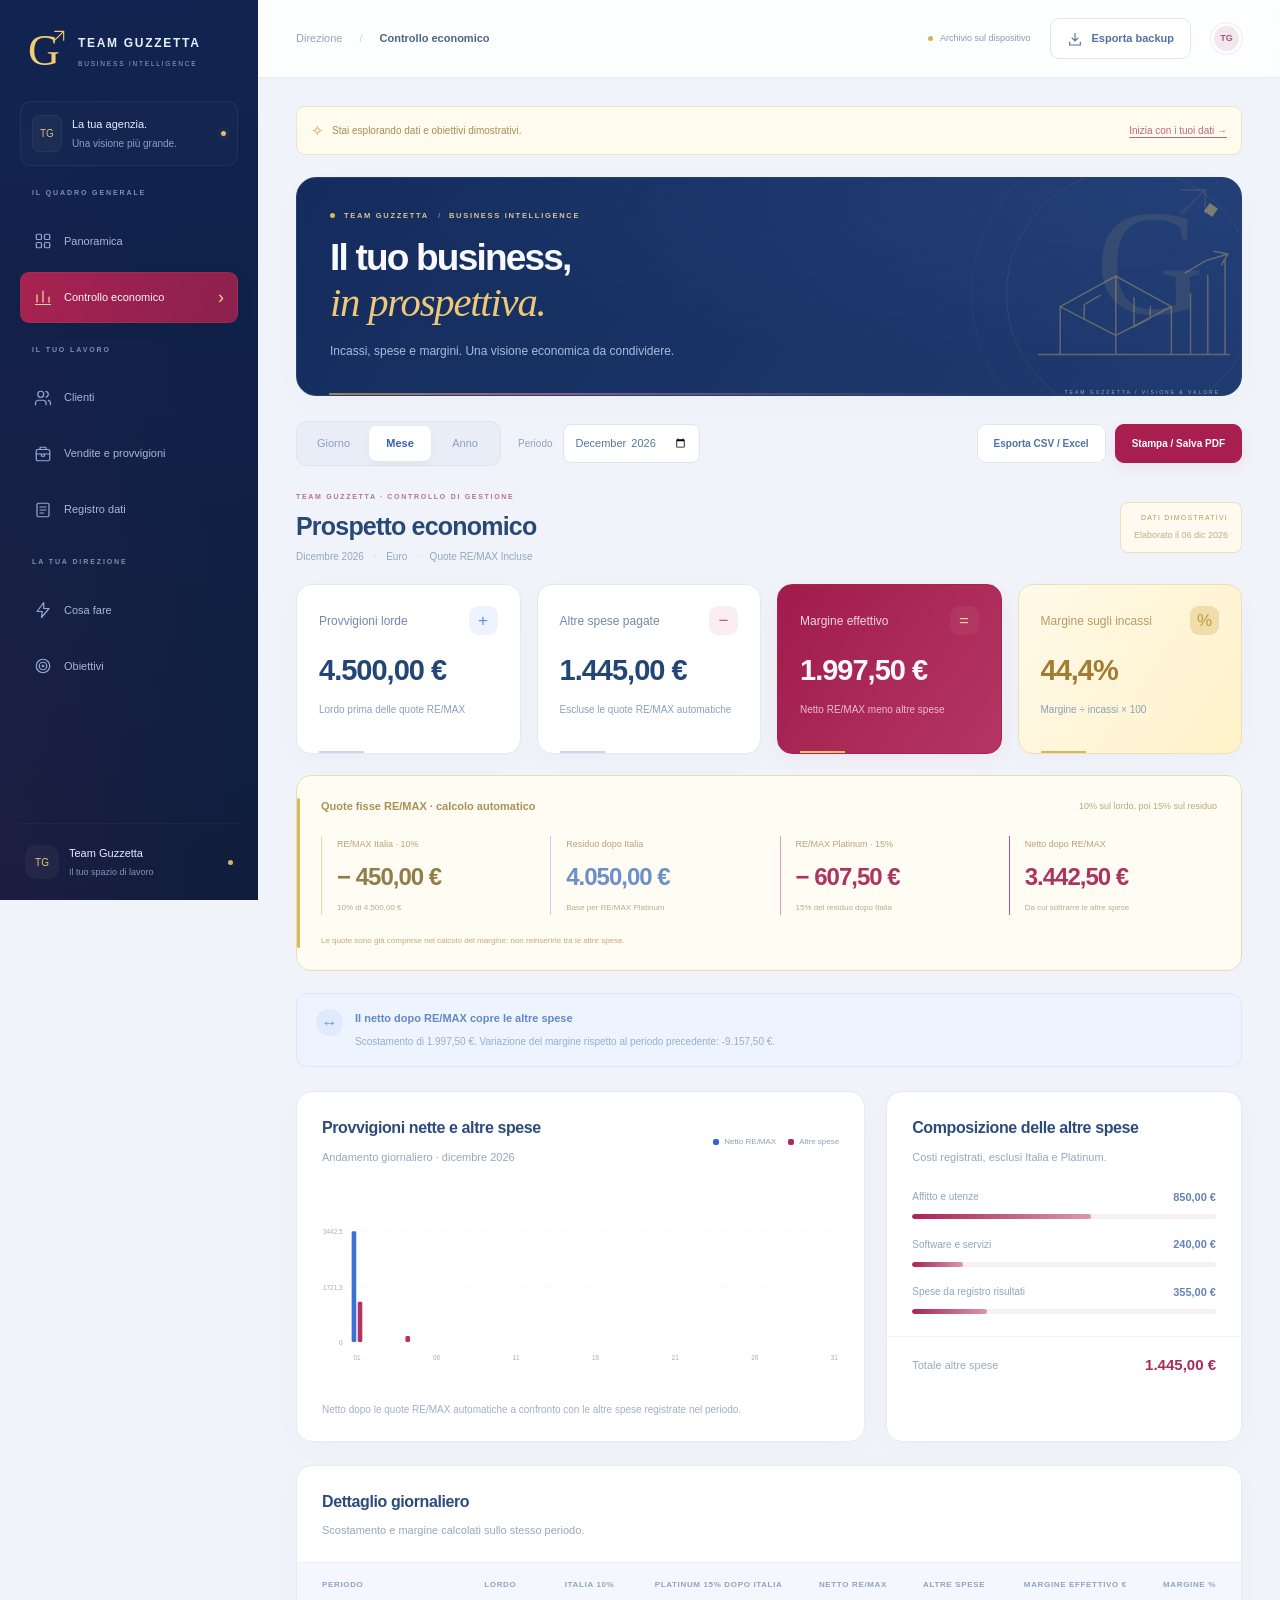
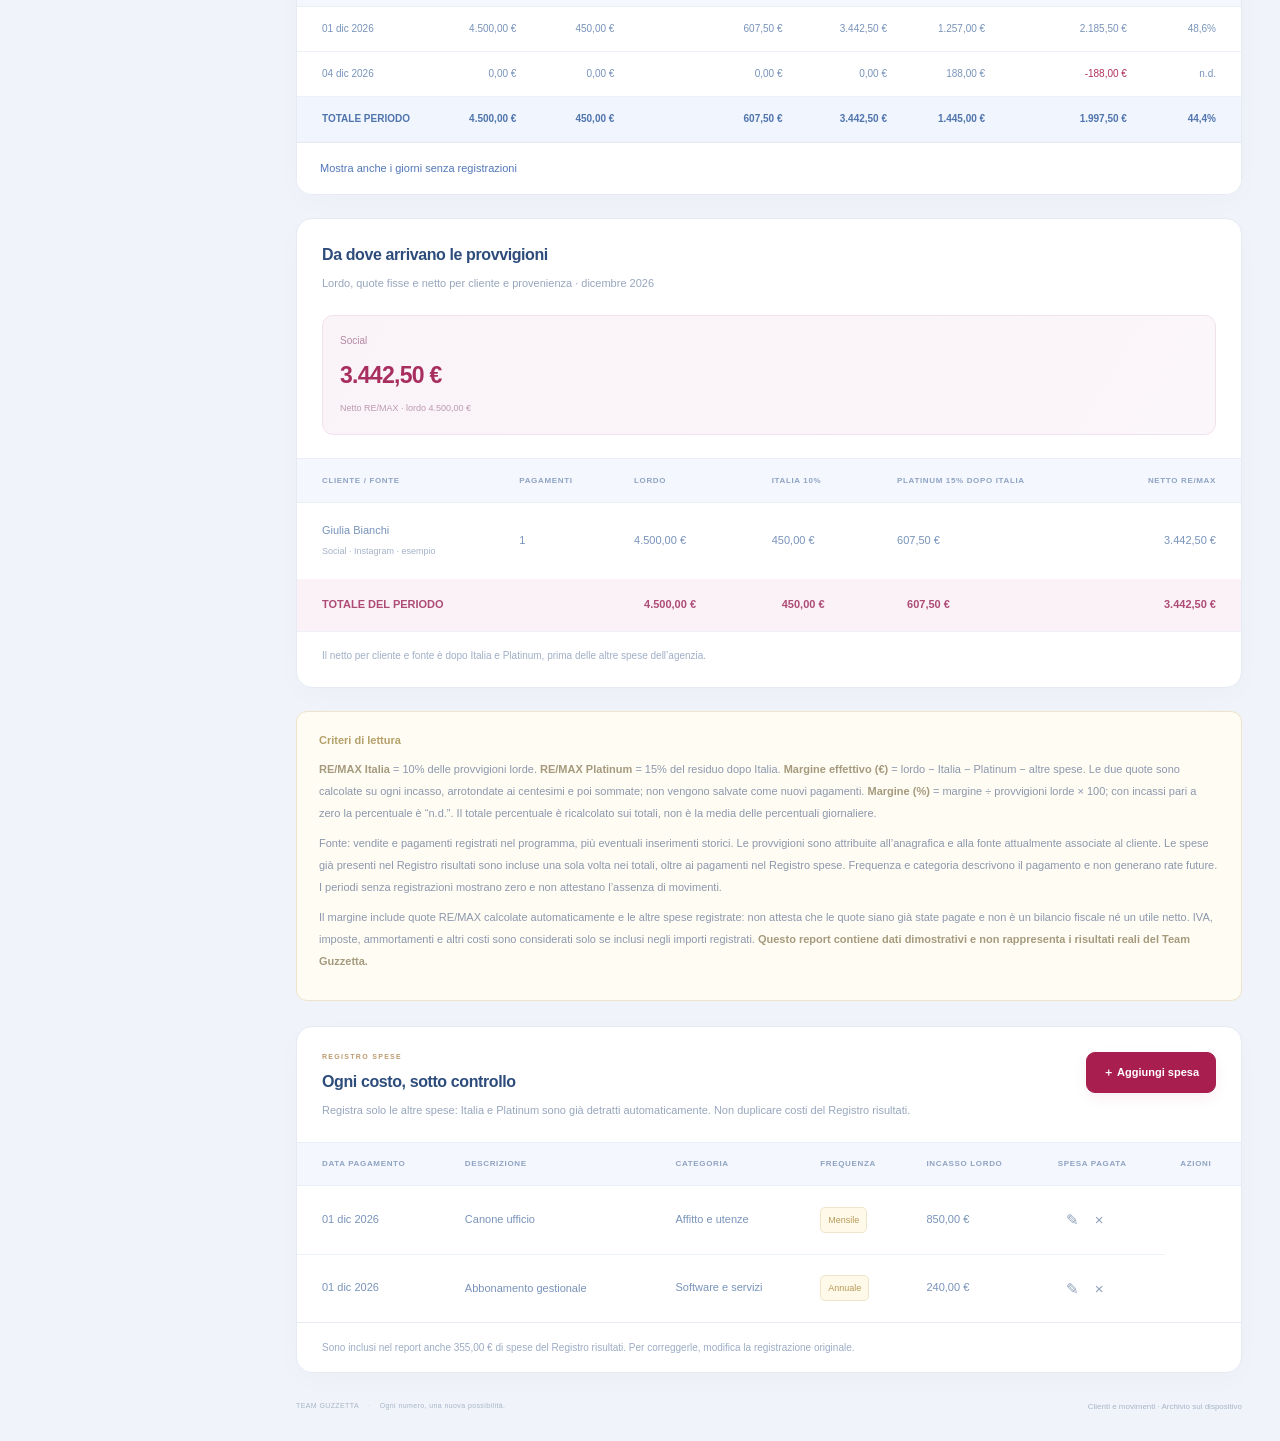
==== commit 79bd059d: "Redesign Team Guzzetta with a custom modern visual identity" ====
--- a/TEAM-GUZZETTA-STATISTICHE-APRI.html
+++ b/TEAM-GUZZETTA-STATISTICHE-APRI.html
@@ -1,35 +1,25 @@
-<!doctype html><html lang="it"><head><meta charset="utf-8"><meta name="viewport" content="width=device-width,initial-scale=1"><meta name="theme-color" content="#142653"><title>Team Guzzetta · Direzione</title><style>:root{--nav:#202c49;--nav-end:#17213a;--ink:#26334b;--muted:#8792a7;--paper:#f4f5f9;--line:#e8ebf3;--violet:#8375c5;--coral:#edaa93}*{box-sizing:border-box}body{margin:0;font:13px 'Segoe UI',Arial,sans-serif;background:var(--paper);color:var(--ink);-webkit-font-smoothing:antialiased}button,input,select,textarea{font:inherit}button{cursor:pointer;transition:.18s}button:focus-visible,a:focus-visible{outline:2px solid #a299d5;outline-offset:3px}button:disabled{cursor:default;opacity:.5}.sidebar{position:fixed;inset:0 auto 0 0;width:250px;background:linear-gradient(150deg,var(--nav),var(--nav-end));color:white;padding:32px 22px 0;display:flex;flex-direction:column}.logo{display:flex;gap:13px;align-items:center;font-size:12px;letter-spacing:1.6px;font-weight:600}.logo>span{font:45px Georgia,serif;color:var(--coral);position:relative;width:35px}.logo>span>span{position:absolute;right:-1px;top:0;font:17px Arial;color:#c7bfea}.logo small{display:block;font-size:6px;letter-spacing:2px;font-weight:400;color:#9aa8c2;margin-top:8px}.space-label{display:flex;gap:10px;align-items:center;padding:15px 11px;background:#ffffff05;border:1px solid #ffffff12;border-radius:9px;margin:34px 0 30px;font-size:10px}.space-label>span{background:#ffffff0d;color:#b6b5d9;padding:10px 8px;border-radius:5px}.space-label small{display:block;color:#8c9bb7;font-size:9px;margin-top:5px}.nav-label{font-size:8px;letter-spacing:2px;color:#8090af;margin:0 0 16px 12px}nav{display:grid;gap:7px}nav button{border:1px solid transparent;background:none;color:#a3afc7;border-radius:8px;padding:14px 13px;text-align:left;display:flex;align-items:center;gap:13px;font-size:12px}nav button>span{width:20px;font-size:20px;text-align:center}nav button.active{background:#8375c525;border-color:#9d8dda22;color:#e0d9ff;box-shadow:inset 3px 0 #a495e1}nav button:hover{background:#ffffff08}nav button i{margin-left:auto;width:5px;height:5px;border-radius:50%;background:var(--coral)}.sidebar-quote{margin-top:40px;padding:23px 14px;border-top:1px solid #ffffff10}.sidebar-quote>span{font-size:30px;color:var(--coral)}.sidebar-quote p{font:italic 18px/1.6 Georgia,serif;color:#dfe5f4}.sidebar-quote small{font-size:6px;letter-spacing:1.5px;color:#7182a3}.side-footer{margin-top:auto;display:flex;align-items:center;gap:10px;padding:23px 0;border-top:1px solid #ffffff10;font-size:11px}.avatar{width:35px;height:35px;border-radius:50%;display:flex;align-items:center;justify-content:center;background:#ffffff0b;color:#bab7df;font-size:10px}.side-footer small{display:block;font-size:9px;color:#7d8da9;margin-top:5px}.side-footer i{width:5px;height:5px;border-radius:50%;background:#a2c8ac;margin-left:auto}.app{margin-left:250px}header{height:77px;border-bottom:1px solid var(--line);display:flex;align-items:center;justify-content:space-between;padding:0 38px;background:#fff;font-size:11px;color:#9ba4b6}header>div:first-child{display:flex;align-items:center;gap:15px}header b{font-weight:500;color:#56627b}header span{color:#c7ceda}.header-end{display:flex;align-items:center;gap:21px}.local-dot{font-size:9px;color:#9ba4b6;display:flex;align-items:center;gap:7px}.local-dot:before{content:'';width:5px;height:5px;background:#82a78d;border-radius:50%}.btn{border:1px solid #e2e6ef;background:white;border-radius:7px;padding:10px 14px;font-size:10px;font-weight:600;color:#76829a;display:inline-flex;align-items:center;justify-content:center;gap:7px}.btn:hover{background:#f7f7fc;transform:translateY(-1px)}.btn.primary{background:#8b7ac6;border-color:#8b7ac6;color:#fff;box-shadow:0 3px 8px #7868b61a}.btn.primary:hover{background:#7867b2}.text-btn{display:flex;align-items:center;justify-content:space-between;padding:17px 22px;width:100%;border:0;border-top:1px solid var(--line);color:#8b7bc2;background:#fff;font-size:10px}.text-btn:hover{background:#faf9fe}main{padding:25px 38px 26px;max-width:1620px;margin:auto}.notice{border:1px solid #e5def3;background:#eeebf6;border-radius:7px;padding:10px 13px;font-size:9px;color:#a08cbb;display:flex;align-items:center;gap:8px;line-height:1.6;margin-bottom:25px}.notice>span{font-size:15px}.notice button{border:0;background:none;color:#8a70b1;font-size:9px;margin-left:auto;padding:0;white-space:nowrap}.notice.danger{background:#fff0e9;color:#b17866}.page-heading{display:flex;align-items:center;justify-content:space-between;gap:25px;margin-bottom:26px}.eyebrow{font-size:8px;letter-spacing:1.9px;color:#929bb1;margin-bottom:11px}.page-heading h1{font:400 33px/1.2 Georgia,serif;letter-spacing:-.7px;margin:0 0 11px;color:#2e3a51}.page-heading p{font-size:11px;color:#939db1;margin:0;line-height:1.7}.page-heading .btn{font-size:11px;padding:12px 16px;flex-shrink:0}.period-bar{display:flex;align-items:center;justify-content:space-between;padding-bottom:17px;border-bottom:1px solid #e6e9f1;margin-bottom:22px}.period{display:flex;gap:16px;align-items:center}.period>span{font-size:8px;letter-spacing:1.2px;color:#a0a9ba}.period input{border:1px solid #e1e5ee;border-radius:6px;background:#fff;padding:8px 11px;font-size:11px;color:#75819a}.period-note{font-size:9px;color:#a2abbd;display:flex;align-items:center;gap:9px}.period-note i{height:3px;width:3px;border-radius:50%;background:#b9c2d2}.kpis{display:grid;grid-template-columns:repeat(4,minmax(0,1fr));gap:15px}.kpi{border:1px solid var(--line);border-radius:11px;padding:20px;background:#fff;box-shadow:0 3px 12px #202a4802}.kpi-label{display:flex;align-items:center;justify-content:space-between;color:#8d98ae;font-size:10px;gap:6px}.kpi-label>span{display:flex;align-items:center;justify-content:center;background:#f4f2fb;border-radius:7px;width:28px;height:28px;color:#aa9bd2;font-size:16px}.kpi>strong{font-size:30px;font-weight:500;letter-spacing:-1px;display:block;color:#34435d;margin:9px 0 14px}.kpi-note{font-size:8px;color:#a8b0bf;line-height:1.7}.kpi-note>span{font-size:8px;border-radius:4px;padding:3px 4px;margin-right:4px}.up{background:#eef5ee;color:#8daf87}.down{background:#fcf0e9;color:#cd9b82}.neutral{background:#f1f2f7;color:#9ca6ba}.kpi.featured{background:linear-gradient(120deg,#333e5f,#414d71);border-color:#3c4868}.kpi.featured .kpi-label{color:#b8c2dc}.kpi.featured .kpi-label>span{color:#e2bcad;background:#ffffff0b}.kpi.featured>strong{color:#fff}.kpi.featured .kpi-note{color:#a8b6d6}.comparison-note{font-size:8px;color:#a8b1c1;margin:11px 0 23px}.dashboard-grid{display:grid;grid-template-columns:minmax(0,1.6fr) minmax(280px,1fr);gap:19px}.bottom-grid{margin-top:19px}.panel{background:#fff;border:1px solid var(--line);border-radius:11px;overflow:hidden;box-shadow:0 3px 12px #202a4802}.panel-head{display:flex;align-items:center;justify-content:space-between;gap:17px;padding:23px 23px 19px}.panel h2{font-size:14px;font-weight:500;letter-spacing:-.2px;margin:0}.panel-head p{font-size:9px;color:#a4adbd;line-height:1.8;margin:7px 0 0}.panel-head select{border:1px solid #e8eaf2;background:#fff;color:#939db3;font-size:9px;padding:8px 10px;border-radius:5px;max-width:180px}.chart-scroll{padding:0 15px 0 8px}.chart{display:block;width:100%;height:auto;min-height:170px}.chart-bar{fill:#9b8dce;transition:fill .15s}.chart-bar:hover{fill:#6c5fa6}.axis{font-size:9px;fill:#b1b9ca;font-family:'Segoe UI',Arial}.gridline{stroke:#eef0f6;stroke-dasharray:3 4}.chart-footer{display:flex;align-items:center;justify-content:space-between;padding:14px 23px 19px;color:#a4adbf;font-size:8px}.chart-footer span:first-child{display:flex;align-items:center;gap:6px}.chart-footer i{width:5px;height:5px;background:#9c8dcf;border-radius:50%}.small{font-size:7px;margin-bottom:8px;letter-spacing:1.5px}.priorities .panel-head{padding-bottom:9px}.spark{font-size:25px;color:#d5b7a0}.priority{display:flex;gap:11px;align-items:flex-start;padding:16px 23px;border-bottom:1px solid #f0f1f7}.priority:last-of-type{border-bottom:0}.priority-number{width:24px;height:24px;border-radius:7px;background:#f5f3fa;display:flex;align-items:center;justify-content:center;font-size:8px;color:#b0a1ce;flex-shrink:0}.priority strong{font-size:10px;font-weight:500;color:#66748e;display:block;line-height:1.7}.priority p{font-size:8px;line-height:1.8;color:#a4afc3;margin:4px 0 0}.priority-dot{width:4px;height:4px;background:#b1c4ac;border-radius:50%;margin-left:auto;margin-top:9px;flex-shrink:0}.priority-dot.behind,.priority-dot.closed{background:#e3b394}.funnel{padding:0 23px 5px}.funnel-row{display:flex;align-items:center;gap:12px;padding:11px 0;font-size:9px;color:#8d99af}.step-number{font-size:7px;color:#c0c7d4;width:14px}.funnel-row>span:nth-child(2){width:85px}.funnel-row strong{font-size:11px;font-weight:500;color:#7d8ca8;min-width:20px;text-align:right}.bar-track{flex:1;height:8px;background:#f5f4fa;border-radius:3px;overflow:hidden}.bar-track>div{height:100%;background:#b0a2d9;border-radius:3px}.funnel-row:nth-child(2) .bar-track>div{background:#bcb0df}.funnel-row:nth-child(3) .bar-track>div{background:#c8bde5}.funnel-row:nth-child(4) .bar-track>div{background:#d5cceb}.funnel-row:nth-child(5) .bar-track>div{background:#e5cbbc}.funnel-row:nth-child(6) .bar-track>div{background:#dbb59f}.panel-footnote{font-size:8px;line-height:1.9;color:#acb3c4;margin:13px 23px 20px}.finance-line{margin:0 23px;padding:16px 0;border-bottom:1px solid #eff0f6;display:flex;align-items:center;justify-content:space-between;font-size:10px;color:#9aa5b8}.finance-line strong{font-weight:500;color:#7e8da8;font-size:12px}.finance-total{background:#f7f6fb;border:1px solid #eeebf5;border-radius:8px;padding:19px 16px;margin:21px 23px 17px;display:flex;align-items:center;justify-content:space-between;color:#9c8bbb;font-size:10px}.finance-total strong{font-size:23px;letter-spacing:-.7px;font-weight:500;color:#7e6ea6}.celebrate{padding:25px;color:#7c9b83;font-size:13px}.celebrate p{font-size:10px;color:#a0acbb;line-height:1.8}.empty{padding:40px 25px;color:#a4afc2;font-size:11px;line-height:1.9;text-align:center}.empty .btn{margin-top:15px}.table-wrap{overflow:auto}table{width:100%;border-collapse:collapse;text-align:left;white-space:nowrap}th{padding:14px 13px;background:#f8f9fc;font-size:7px;letter-spacing:.7px;color:#a5aec0;font-weight:500;border-top:1px solid var(--line);border-bottom:1px solid var(--line)}td{padding:17px 13px;font-size:9px;color:#8a97ae;border-bottom:1px solid #f0f2f7}th:first-child,td:first-child{padding-left:23px}td.notes{max-width:240px;white-space:normal;line-height:1.8}tbody tr:last-child td{border-bottom:0}tbody tr:hover{background:#fcfcff}.icon-btn{border:0;background:none;padding:5px 7px;color:#9da9bd;font-size:14px;border-radius:4px}.icon-btn:hover{background:#f3f0fa;color:#8a77bb}.count{font-size:9px;color:#aa9bc8;border-radius:4px;padding:3px 6px;background:#f2eff8;margin-left:5px}.goal-grid{display:grid;grid-template-columns:1fr 1fr;gap:17px}.goals-panel form{padding:0 23px 24px;max-width:800px}.field{display:grid;gap:8px;font-size:10px;color:#8d9ab1}.field input,.field textarea{width:100%;min-width:0;border:1px solid #e4e8f0;background:#fbfcfe;color:#5c6d8c;padding:12px;border-radius:7px;font-size:12px}.field input:focus,.field textarea:focus{outline:2px solid #c4b7e3;outline-offset:1px}.field textarea{min-height:85px;resize:vertical}.hint{font-size:10px;color:#a3aec1;line-height:1.8}.form-actions{display:flex;align-items:center;justify-content:flex-end;gap:10px;margin-top:25px}.form-actions .hint{margin-right:auto}.actions-intro{display:flex;align-items:center;gap:16px;padding:23px;background:#ece9f5;border:1px solid #e3ddef;border-radius:11px;margin-bottom:21px}.actions-intro>span{font-size:34px;color:#b3a1d4}.actions-intro h2{font-size:16px;font-weight:500;color:#8671ad;margin:0 0 8px}.actions-intro p{font-size:10px;color:#a395bc;line-height:1.8;margin:0;max-width:630px}.actions-intro .btn{margin-left:auto;flex-shrink:0}.action-cards{display:grid;grid-template-columns:repeat(3,minmax(0,1fr));gap:17px}.action-card{padding:22px}.action-card-top{display:flex;align-items:center;justify-content:space-between;gap:7px;font-size:7px;letter-spacing:1px;color:#b0b8c9;margin-bottom:23px}.status{font-size:7px;letter-spacing:0;background:#f0f5ef;color:#9bb091;border-radius:4px;padding:4px 6px;white-space:nowrap}.status.behind{background:#fbefe7;color:#cea285}.status.closed{background:#f1f2f7;color:#a4acc0}.status.done{background:#eaf4ec;color:#85a28c}.action-card h2{font-size:15px;color:#6d7d99;margin-bottom:15px}.action-values{display:flex;gap:8px;align-items:baseline}.action-values strong{font-size:27px;font-weight:500;letter-spacing:-.7px}.action-values>span{font-size:11px;color:#bbc3d1}.progress{height:5px;background:#f1eff8;border-radius:3px;margin:16px 0;overflow:hidden}.progress>i{display:block;height:100%;background:#aa99d1;border-radius:3px}.action-card>p{font-size:10px;line-height:1.9;color:#a2adc0;min-height:58px}.action-card>p b{font-weight:500;color:#8c7caf}.suggestion{border-top:1px solid #edf0f7;padding-top:15px;margin-top:20px}.suggestion>span{font-size:7px;color:#aa9cc4;letter-spacing:1px}.suggestion p{font-size:10px;line-height:1.9;color:#8f9cb3;margin:8px 0 0}footer{padding:5px 38px 25px;max-width:1620px;margin:auto;font-size:7px;letter-spacing:.5px;color:#adb5c5}footer>span{margin:0 7px}footer small{float:right;font-size:8px;letter-spacing:0}dialog{border:1px solid #e6e7ef;border-radius:14px;padding:28px;max-width:600px;width:calc(100% - 32px);max-height:90dvh;overflow-y:auto;box-shadow:0 25px 100px #17213940;color:var(--ink)}dialog::backdrop{background:#17213977;backdrop-filter:blur(4px)}.dialog-head{display:flex;align-items:center;justify-content:space-between;margin-bottom:22px}.dialog-head h2{font:400 26px Georgia,serif;margin:0}.dialog-head .icon-btn{font-size:22px}#record-form>.field:last-of-type{margin-top:19px}#toast{position:fixed;bottom:25px;left:calc(50% + 100px);transform:translateX(-50%) translateY(100px);opacity:0;pointer-events:none;background:#3d4668;color:white;padding:14px 24px;border-radius:8px;box-shadow:0 6px 24px #17213920;font-size:12px;z-index:9;transition:.2s}#toast.show{transform:translateX(-50%);opacity:1}
-@media(min-width:1500px){main{padding-top:30px}.kpi{padding:23px}.kpi-label{font-size:12px}.kpi>strong{font-size:36px}.kpi-note{font-size:10px}.panel h2{font-size:16px}.panel-head p{font-size:11px}.priority strong{font-size:12px}.priority p{font-size:10px}.funnel-row{font-size:11px}.finance-line{font-size:12px}.panel-footnote{font-size:10px}}
-@media(max-width:1180px) and (min-width:761px){.sidebar{width:215px;padding:28px 16px 0}.logo{font-size:10px;letter-spacing:1px}.logo small{font-size:5px}.app{margin-left:215px}header{padding:0 25px}main{padding:23px 25px}.local-dot{display:none}.kpis{gap:10px}.kpi{padding:16px}.kpi-label{font-size:9px}.kpi>strong{font-size:27px}.dashboard-grid{grid-template-columns:minmax(0,1.4fr) minmax(250px,1fr);gap:15px}.page-heading h1{font-size:29px}.action-cards{grid-template-columns:repeat(2,minmax(0,1fr))}.chart-scroll{padding:0}.priority{padding:16px}.panel-head{padding:20px 17px}.finance-line,.finance-total{margin-left:17px;margin-right:17px}.funnel{padding-left:17px;padding-right:17px}.sidebar-quote p{font-size:16px}.period-note{font-size:8px}}
-@media(max-width:760px){.sidebar{position:static;width:auto;padding:20px 17px 13px}.logo{font-size:12px}.logo>span{font-size:36px;width:30px}.logo small{font-size:5.5px}.space-label,.nav-label,.sidebar-quote,.side-footer{display:none}nav{display:flex;gap:4px;margin-top:19px;overflow:auto}nav button{white-space:nowrap;font-size:10px;padding:10px 8px;gap:5px;border-radius:6px}nav button>span{font-size:15px;width:15px}nav button i{display:none}.app{margin-left:0}header{height:59px;padding:0 17px;font-size:10px}header>div:first-child{gap:9px}.header-end{gap:0}.local-dot{display:none}header .btn{font-size:9px;padding:9px 10px}main{padding:17px 14px}.notice{font-size:9px;padding:10px;align-items:flex-start;flex-wrap:wrap;gap:6px;margin-bottom:25px}.notice button{margin:0 0 0 20px;font-size:9px}.page-heading{display:block;margin-bottom:24px}.page-heading h1{font-size:30px;max-width:310px;line-height:1.2}.page-heading p{font-size:11px}.eyebrow{font-size:7px;letter-spacing:1.5px}.page-heading>.btn{margin-top:18px;font-size:11px;padding:12px 16px}.period-bar{align-items:flex-start;gap:10px;flex-direction:column;margin-bottom:18px}.period>span{font-size:7px}.period{gap:14px}.period input{font-size:11px}.period-note{font-size:8px}.kpis{grid-template-columns:repeat(2,minmax(0,1fr));gap:10px}.kpi{padding:16px 14px;border-radius:9px}.kpi-label{font-size:9px}.kpi-label>span{width:25px;height:25px;font-size:15px}.kpi>strong{font-size:27px;margin:9px 0 11px}.kpi-note{font-size:8px;min-height:29px}.comparison-note{font-size:8px;line-height:1.8;margin:12px 0 20px}.dashboard-grid{grid-template-columns:1fr;gap:17px}.bottom-grid{margin-top:17px}.panel-head{padding:20px 18px 17px;gap:12px}.panel h2{font-size:14px}.panel-head p{font-size:9px}.panel-head select{font-size:9px;padding:8px;max-width:135px}.chart-scroll{padding:0 8px}.chart{min-height:145px}.chart-footer{padding:13px 18px 18px;font-size:8px}.priority{padding:17px 18px}.priority strong{font-size:11px}.priority p{font-size:9px}.text-btn{padding:17px 18px;font-size:11px}.funnel{padding:0 18px 5px}.funnel-row{font-size:10px;gap:10px}.funnel-row>span:nth-child(2){width:85px}.panel-footnote{font-size:9px;margin:15px 18px 20px}.finance-line{font-size:11px;margin:0 18px}.finance-line strong{font-size:13px}.finance-total{margin:20px 18px;font-size:11px}.finance-total strong{font-size:24px}.action-cards{grid-template-columns:1fr;gap:15px}.action-card{padding:22px}.action-card h2{font-size:17px}.action-card-top{font-size:8px}.status{font-size:8px}.action-card>p,.suggestion p{font-size:11px}.action-card>p{min-height:0}.actions-intro{flex-wrap:wrap;padding:20px;gap:12px}.actions-intro>span{font-size:30px}.actions-intro>div{flex:1;min-width:200px}.actions-intro h2{font-size:16px}.actions-intro p{font-size:10px}.actions-intro .btn{margin-left:0}.goals-panel form{padding:0 18px 22px}.goal-grid{gap:16px 12px}.field{font-size:10px}.field input{padding:11px;font-size:12px}.form-actions{flex-wrap:wrap}.form-actions .hint{width:100%;margin:0}.btn{font-size:11px}.table-wrap th{font-size:8px}.table-wrap td{font-size:10px}dialog{padding:23px}.dialog-head h2{font-size:24px}.hint{font-size:10px}footer{padding:8px 18px 25px;font-size:7px}footer small{display:none}#toast{left:50%;width:max-content;max-width:90%;font-size:11px}}
-@media(prefers-reduced-motion:reduce){*{transition:none!important}}
-/* Leggibilità dei dati e delle indicazioni operative. */
-:root{--muted:#74829a}.page-heading p{color:#7d8ba2;font-size:12px}.kpi-label{color:#7a88a2;font-size:11px}.kpi-note{font-size:9px;color:#8f9bb0}.panel-head p{font-size:10px;color:#8a97ac}.priority strong{font-size:11px;color:#5c6e8d}.priority p{font-size:10px;color:#899ab5}.panel-footnote{font-size:9px;color:#8d9bb2}.funnel-row{font-size:10px}.action-card>p,.suggestion p{font-size:11px;color:#8192ae}.actions-intro p{font-size:11px;color:#8b79aa}.field{font-size:11px;color:#7b8da9}.hint{color:#8596b1}.finance-line{font-size:11px;color:#8697b3}.notice{color:#9279b4}.comparison-note{color:#91a0b9}.action-card h2{color:#5f7294}.period-note{color:#8999b3}.suggestion>span{color:#9580b5}.panel-head select{color:#7e8faa}.priority .priority-number{color:#927fb5}.axis{fill:#92a2bb}.up{color:#6c956a}.down{color:#b78165}.neutral{color:#8f9db5}@media(max-width:760px){.kpi-label{font-size:10px}.kpi-note{font-size:8px}.panel-head p{font-size:9px}.priority strong{font-size:12px}.priority p{font-size:10px}.finance-line{font-size:12px}.field{font-size:11px}.notice{font-size:9px}.period-note{font-size:9px}.comparison-note{font-size:9px}.chart-footer{font-size:9px}.panel-head select{font-size:10px}}
-
-/* Studio: verde petrolio, carta chiara e ottone. */
-:root{--nav:#143c40;--nav-end:#0d282c;--ink:#233b40;--muted:#71868a;--paper:#f2f5f3;--line:#dfe7e3;--violet:#427a78;--coral:#d9ba83}body{background:var(--paper);color:var(--ink)}.sidebar{background:linear-gradient(150deg,#153e42,#0e2c30);width:252px;padding-top:30px}.logo{font-size:12px;letter-spacing:1.5px}.logo>span{color:#e1c38f}.logo>span>span{color:#bccdc3}.logo small{color:#9bb5b0;font-size:6px;letter-spacing:1.8px}.space-label{border-color:#ffffff12;background:#ffffff04;font-size:11px}.space-label>span{color:#d9c399;background:#ffffff0b}.space-label small{color:#8daaa6}.nav-label{color:#779c96}.sidebar nav button{color:#a3bbb6;font-size:12px;padding-top:13px;padding-bottom:13px}.sidebar nav button.active{background:#d4bf8c14;border-color:#d4bf8c24;color:#ead5ae;box-shadow:inset 3px 0 #d8b97c}.sidebar nav button:hover{background:#ffffff09}.sidebar nav button i{background:#ddbf86}.sidebar-quote{margin-top:30px}.sidebar-quote p{color:#cbdad2;font-size:18px}.sidebar-quote>span{color:#ddbf86}.sidebar-quote small{color:#729991}.side-footer{color:#e4ede7}.side-footer small{color:#7d9f97}.avatar{color:#ddc79e;background:#ffffff09}.app{margin-left:252px}header{padding:0 36px;border-color:var(--line);font-size:11px;color:#859998;background:#fdfefd}header b{color:#426561}.header-end .local-dot{color:#819a90}.header-end .btn{font-size:10px}.btn{color:#547571;border-color:#dce5df;border-radius:7px;font-size:11px;padding:11px 15px;background:#fff}.btn:hover{background:#edf3ef}.btn.primary{background:#285b5e;border-color:#285b5e;box-shadow:0 4px 12px #17433e0f;color:#fff}.btn.primary:hover{background:#19484b}.text-btn{color:#487e76;font-size:11px}.text-btn:hover{background:#f3f8f4}.icon-btn{color:#7d9991}.icon-btn:hover{background:#eaf2ec;color:#416f63}main{padding:26px 36px 24px}.notice{background:#e9efe8;border-color:#dce6da;color:#788e74;font-size:10px;margin-bottom:20px}.notice button{color:#5e805f;font-size:10px}.page-heading{position:relative;background:linear-gradient(120deg,#1d474b,#2e5d5a);padding:29px 31px;border-radius:13px;color:#e3eee8;min-height:153px;overflow:hidden;margin-bottom:23px;isolation:isolate}.page-heading:after{content:'';position:absolute;right:9%;top:-140px;width:350px;height:350px;border:1px solid #d0e4d415;box-shadow:0 0 0 38px #ffffff02,0 0 0 76px #ffffff02;transform:rotate(35deg);pointer-events:none;z-index:-1}.page-heading .eyebrow{color:#b4c9bb;letter-spacing:2px;font-size:8px}.page-heading h1{font:400 36px/1.2 Georgia,serif;letter-spacing:-.7px;color:#faf6e9;margin-bottom:12px}.page-heading p{color:#b2c9be;font-size:12px}.page-heading .btn{background:#dec18b;border-color:#dec18b;color:#254344;box-shadow:none;font-size:11px}.page-heading .btn:hover{background:#efd4a1}.period-bar{border-color:#dce6df}.period>span{color:#839c91}.period input{border-color:#dce5de;color:#52796b}.period-note{color:#859d92}.kpi{border-color:var(--line);box-shadow:0 4px 17px #26453c03;border-radius:10px;background:#fff}.kpi-label{color:#728a81;font-size:12px}.kpi-label>span{color:#739c8b;background:#edf4ee}.kpi>strong{color:#254e48;font-size:33px;font-weight:550;letter-spacing:-1px;font-variant-numeric:tabular-nums}.kpi-note{color:#859c90;font-size:9px}.up{background:#edf5ed;color:#668d65}.down{background:#fbefea;color:#bb7d67}.neutral{background:#edf1ed;color:#839288}.kpi.featured{background:linear-gradient(130deg,#204c4f,#316561);border-color:#204c4f}.kpi.featured .kpi-label{color:#bfd3c5}.kpi.featured .kpi-label>span{background:#ffffff0b;color:#e0cb9f}.kpi.featured .kpi-note{color:#b6cdbd}.comparison-note{color:#80968b;font-size:9px}.panel{border-color:var(--line);box-shadow:0 5px 18px #1a3d3003;border-radius:11px}.panel h2{color:#34584f;font-size:16px;font-weight:550}.panel-head{padding:23px}.panel-head p{color:#82988e;font-size:11px}.panel-head select{color:#6b8c7e;border-color:#dce8df;font-size:10px}.chart-bar{fill:#82aaa0}.chart-bar:hover{fill:#487d70}.gridline{stroke:#e5eee7}.axis{fill:#809a8e;font-size:10px}.chart-footer{color:#799687;font-size:9px}.chart-footer i{background:#78a18e}.priority strong{color:#51796a;font-size:12px}.priority p{font-size:10px;color:#829d8d}.priority-number{color:#84a18a;background:#eff4ed}.small{color:#91a28e}.spark{color:#ccb27f}.funnel-row{color:#7a9688;font-size:11px}.funnel-row strong{color:#607e6d}.bar-track{background:#eff4ed}.bar-track>div{background:#84a697}.funnel-row:nth-child(2) .bar-track>div{background:#9eb8a9}.funnel-row:nth-child(3) .bar-track>div{background:#b0c7b7}.funnel-row:nth-child(4) .bar-track>div{background:#c0d1be}.funnel-row:nth-child(5) .bar-track>div{background:#cbbc9b}.funnel-row:nth-child(6) .bar-track>div{background:#baa47a}.panel-footnote{font-size:10px;color:#80978a}.finance-line{color:#7f9889}.finance-line strong{color:#5c7f6b}.finance-total{background:#eff4ed;border-color:#e1e8dc;color:#7b9575}.finance-total strong{color:#5e7c57}.action-card h2{color:#456d5e}.action-values>strong{color:#315e50}.status{background:#eef5e9;color:#7a9969}.status.behind{background:#f9eee7;color:#b88362}.status.closed{background:#eff1ed;color:#93a08d}.status.done{background:#e8f4e8;color:#749b73}.actions-intro{background:#e8f0e8;border-color:#dce7d9}.actions-intro>span{color:#a7bb91}.actions-intro h2{color:#617e51}.actions-intro p{color:#849d79}.action-card>p,.suggestion p{color:#819880;font-size:11px}.action-card>p b{color:#6b8d59}.progress{background:#edf3e8}.progress>i{background:#9db889}.suggestion{border-color:#e6eee2}.suggestion>span{color:#8ba375}.action-card-top{color:#9ba995}.goal-grid{gap:17px}.field{color:#6d8a7a;font-size:12px}.field input,.field textarea,.field select{width:100%;padding:12px;border:1px solid #dae5db;border-radius:7px;background:#fbfdfb;color:#365e49;font:13px 'Segoe UI',Arial,sans-serif;min-width:0}.field input:focus,.field textarea:focus,.field select:focus{outline:2px solid #aec5ac;outline-offset:1px}.hint{color:#81977f;font-size:11px}.count{background:#edf3e8;color:#82976f}.table-wrap th{background:#f4f7f1;border-color:#e3eadd;color:#8c9e7f;font-size:9px}.table-wrap td{color:#6c8560;font-size:11px;border-color:#edf1e8}.table-wrap tbody tr:hover{background:#fcfdf9}.table-wrap td.notes{color:#7f9574}.table-wrap td:first-child{color:#5f7c52}.hide-period{display:none}.finance-toolbar{display:flex;align-items:center;flex-wrap:wrap;gap:14px;margin-bottom:24px}.segmented{display:flex;padding:4px;border:1px solid #dce5de;background:#e9efea;border-radius:8px;gap:3px}.segmented button{border:0;background:none;color:#7a9687;font-size:11px;padding:9px 15px;border-radius:5px}.segmented button.active{background:#fff;color:#365f4c;box-shadow:0 2px 6px #1e4c3208}.finance-date{display:flex;align-items:center;gap:9px;font-size:10px;color:#8a9e8e}.finance-date input{border:1px solid #dce5de;background:#fff;border-radius:7px;padding:10px 11px;color:#597e60;font-size:11px;max-width:180px}.report-actions{display:flex;gap:9px;margin-left:auto}.report-actions .btn{font-size:10px}.report-heading{display:flex;align-items:center;justify-content:space-between;padding:0 0 20px;gap:20px}.report-heading .eyebrow{color:#91a08b;font-size:8px;letter-spacing:1.6px;margin-bottom:9px}.report-heading h2{font:400 28px Georgia,serif;color:#2d5545;margin:0 0 8px;letter-spacing:-.5px}.report-heading p{font-size:11px;color:#8ca087;margin:0;text-transform:capitalize}.report-heading p>span{margin:0 7px;color:#b5c1ac}.report-stamp{text-align:right;font-size:8px;letter-spacing:1.3px;color:#9d9a77;border:1px solid #d8d8c0;border-radius:5px;padding:11px 14px;background:#f7f7ed}.report-stamp small{display:block;font-size:9px;letter-spacing:0;color:#a2aa90;margin-top:6px}.economic-kpis{margin-bottom:19px;gap:15px}.economic-kpis .kpi{padding:22px}.economic-kpis .kpi>strong{font-size:29px;white-space:nowrap;overflow-wrap:normal;margin:16px 0 12px}.economic-kpis .kpi-label{font-size:11px}.economic-kpis .kpi p{font-size:9px;line-height:1.7;color:#8d9d80;margin:0;min-height:30px}.economic-kpis .featured p{color:#b7cbac}.economic-kpis .kpi:nth-child(2) .kpi-label>span{color:#bc8b74;background:#fcf0e8}.economic-kpis .kpi:nth-child(4){background:#f6f3e8;border-color:#e7e0cb}.economic-kpis .kpi:nth-child(4) .kpi-label>span{color:#af9b62;background:#eee7d1}.economic-kpis .negative,.negative{color:#b8735c!important}.economic-kpis .featured .negative{color:#f3bfab!important}.economic-callout{display:flex;align-items:flex-start;gap:12px;padding:16px 19px;border:1px solid #dfe8d8;background:#ebf1e6;border-radius:8px;margin-bottom:23px}.economic-callout>span{width:27px;height:27px;display:flex;align-items:center;justify-content:center;background:#e0ead8;color:#87a371;border-radius:50%;font-size:17px;flex-shrink:0}.economic-callout strong{font-size:11px;font-weight:600;color:#658353;line-height:1.7}.economic-callout p{font-size:10px;color:#889c7b;margin:4px 0 0;line-height:1.8}.economic-callout.loss{background:#f9eee8;border-color:#ecd9cd}.economic-callout.loss>span{background:#f1dfd1;color:#bd9272}.economic-callout.loss strong{color:#af8060}.economic-callout.loss p{color:#be9c83}.report-grid{grid-template-columns:minmax(0,1.6fr) minmax(280px,1fr);margin-bottom:22px}.chart-legend{display:flex;gap:12px;font-size:9px;color:#7c997c}.chart-legend span{display:flex;align-items:center;gap:5px}.chart-legend span:before{content:'';width:7px;height:7px;border-radius:2px;background:#609082}.chart-legend span:nth-child(2):before{background:#d4b180}.income-bar{fill:#5e9281}.expense-bar{fill:#d5b17f}.economic-chart{min-height:190px}.cost-list{padding:0 23px 6px}.cost-row{margin-bottom:17px}.cost-row>div:first-child{display:flex;justify-content:space-between;gap:14px;font-size:10px;color:#849c7b}.cost-row strong{font-size:11px;font-weight:500;color:#6f895e;white-space:nowrap}.cost-track{height:5px;border-radius:3px;background:#f0f3e8;margin-top:8px;overflow:hidden}.cost-track>i{display:block;height:100%;background:#b1bf92;border-radius:3px}.cost-total{display:flex;align-items:center;justify-content:space-between;padding:17px 23px;border-top:1px solid #edf0e5;font-size:11px;color:#849b74}.cost-total strong{font-size:14px;color:#637d50;font-weight:550}.financial-detail{margin-bottom:20px}.financial-table td:not(:first-child),.financial-table th:not(:first-child){text-align:right}.financial-table td:last-child,.financial-table th:last-child{padding-right:23px}.financial-table td{padding:12px 15px;font-variant-numeric:tabular-nums}.financial-table tfoot td{font-weight:650;background:#edf3e7;border-top:1px solid #dfe7d3;color:#5f7b4a}.methodology{padding:20px 22px;border:1px solid #dfe6d7;background:#f8faf3;border-radius:8px;margin-bottom:25px}.methodology h3{font-size:11px;color:#829373;font-weight:600;margin:0 0 10px}.methodology p{font-size:10px;line-height:1.9;color:#94a187;margin:7px 0}.methodology b{font-weight:600;color:#859671}.expense-ledger .panel-head{align-items:flex-start}.expense-ledger .panel-head p{max-width:600px}.frequency{display:inline-flex;padding:4px 7px;border-radius:4px;background:#f1f3e8;font-size:9px;color:#929d72}.legacy-note{border-top:1px solid #edf0e4;padding:14px 23px;color:#a0aa88;font-size:10px;line-height:1.9}.expense-description{margin-top:18px}footer{color:#91a285;font-size:8px}dialog{border-color:#dce6d5;color:#4e6e3f}dialog::backdrop{background:#11373170}.dialog-head h2{color:#3e653b}#toast{background:#2e5b4b;color:#f3f8ed}button:focus-visible{outline-color:#9db790}.form-actions .btn.primary{background:#4c764b;border-color:#4c764b}
-@media(min-width:1500px){.economic-kpis .kpi>strong{font-size:34px}.economic-kpis .kpi-label{font-size:12px}.economic-kpis .kpi p{font-size:10px}.financial-table td{font-size:12px}}
-@media(max-width:1180px) and (min-width:761px){.sidebar{width:220px}.app{margin-left:220px}.logo{font-size:10px}.sidebar nav button{font-size:11px;padding-left:9px;gap:10px}.space-label{font-size:10px}.report-grid{grid-template-columns:1fr}.economic-kpis{gap:10px}.economic-kpis .kpi{padding:16px}.economic-kpis .kpi>strong{font-size:23px}.economic-kpis .kpi-label{font-size:10px}.economic-kpis .kpi-label>span{width:24px;height:24px}.report-actions{margin-left:0}.cost-list{display:grid;grid-template-columns:1fr 1fr;gap:0 20px}.page-heading{padding:26px}.page-heading h1{font-size:32px}.report-stamp{padding:9px;font-size:7px}.financial-table th{font-size:8px}}
-@media(max-width:760px){.sidebar{position:static;width:auto;padding:20px 17px 13px}.app{margin-left:0}.logo{font-size:12px}.sidebar nav{gap:5px}.sidebar nav button{font-size:10px;padding:10px 8px;gap:5px}.sidebar nav button>span{font-size:15px}.sidebar nav button.active{box-shadow:inset 0 -2px #d8b97c}header{height:58px;padding:0 17px}.header-end .btn{font-size:9px}main{padding:17px 13px}.notice{font-size:9px}.notice button{font-size:9px}.page-heading{padding:25px 22px;min-height:0;border-radius:11px;margin-bottom:20px}.page-heading h1{font-size:32px;max-width:280px}.page-heading p{font-size:11px;max-width:300px}.page-heading .eyebrow{font-size:7px;line-height:1.8}.page-heading>.btn{margin-top:20px;font-size:11px;padding:11px 16px}.finance-toolbar{gap:13px;margin-bottom:23px}.segmented{flex:1;justify-content:space-around}.segmented button{font-size:11px;padding:9px 13px;flex:1}.finance-date{font-size:9px;gap:7px}.finance-date input{font-size:10px;width:141px;padding:10px 6px}.report-actions{width:100%;margin:0;gap:8px}.report-actions .btn{flex:1;font-size:10px;padding:11px}.report-heading{align-items:flex-start;gap:12px;flex-wrap:wrap;padding-bottom:17px}.report-heading .eyebrow{font-size:7px}.report-heading h2{font-size:27px}.report-heading p{font-size:10px}.report-stamp{font-size:7px;letter-spacing:1px;padding:9px 11px;text-align:left}.report-stamp small{font-size:8px}.economic-kpis{grid-template-columns:repeat(2,minmax(0,1fr));gap:10px}.economic-kpis .kpi{padding:16px 13px}.economic-kpis .kpi>strong{font-size:23px;margin:15px 0 10px;letter-spacing:-.8px}.economic-kpis .kpi-label{font-size:10px;gap:3px}.economic-kpis .kpi-label>span{height:23px;width:23px;font-size:13px}.economic-kpis .kpi p{font-size:8px;line-height:1.8;min-height:28px}.economic-callout{padding:15px 13px;gap:10px}.economic-callout strong{font-size:11px}.economic-callout p{font-size:10px}.report-grid{grid-template-columns:1fr;gap:17px;margin-bottom:17px}.panel-head{padding:20px 17px}.panel h2{font-size:15px}.panel-head p{font-size:10px}.chart-legend{font-size:8px;gap:7px;flex-shrink:0}.chart-legend span{gap:4px}.chart-legend span:before{width:5px;height:5px}.economic-chart{min-height:140px}.financial-chart .panel-head{align-items:flex-start}.cost-list{padding:0 17px 5px}.cost-row>div:first-child{font-size:11px}.cost-row strong{font-size:12px}.cost-total{padding:17px;font-size:12px}.cost-total strong{font-size:15px}.methodology{padding:17px 16px}.methodology h3{font-size:11px}.methodology p{font-size:10px}.financial-table th{font-size:8px}.financial-table td{font-size:10px;padding:13px 10px}.expense-ledger .panel-head{flex-wrap:wrap;gap:16px}.expense-ledger .btn{font-size:11px}.legacy-note{padding:13px 17px;font-size:9px}.panel-footnote{font-size:10px}.field{font-size:11px}.field input,.field textarea,.field select{font-size:12px}.hint{font-size:10px}.financial-detail{margin-bottom:17px}.kpi-label{font-size:10px}.kpi>strong{font-size:27px}footer{padding:8px 17px 25px}.side-footer{display:none}}
-@page{size:A4 landscape;margin:12mm}
-@media print{*{-webkit-print-color-adjust:exact!important;print-color-adjust:exact!important}html,body{background:white!important;color:#173c32!important;font-size:10pt}.sidebar,header,footer,.notice,.page-heading,.period-bar,.finance-toolbar,.expense-ledger,#toast,dialog{display:none!important}.app{margin:0!important}main{padding:0!important;max-width:none!important}#finance-report{width:100%;display:block}.report-heading{padding:0 0 7mm;border-bottom:1px solid #cdd9c7;margin-bottom:5mm;break-inside:avoid}.report-heading h2{font-size:23pt}.report-heading .eyebrow{font-size:8pt}.report-heading p{font-size:10pt}.report-stamp{font-size:8pt;padding:3mm}.report-stamp small{font-size:8pt}.economic-kpis{display:grid;grid-template-columns:repeat(4,1fr);gap:3mm;margin-bottom:4mm}.economic-kpis .kpi{padding:4mm;box-shadow:none;break-inside:avoid}.economic-kpis .kpi>strong{font-size:21pt;margin:3mm 0}.economic-kpis .kpi-label{font-size:9pt}.economic-kpis .kpi p{font-size:7pt;min-height:0}.economic-callout{padding:3mm 4mm;margin-bottom:4mm;break-inside:avoid}.economic-callout strong{font-size:9pt}.economic-callout p{font-size:8pt}.economic-callout>span{display:none}.report-grid{display:grid;grid-template-columns:1.5fr 1fr;gap:4mm;margin-bottom:5mm;break-inside:avoid}.panel{box-shadow:none;border:1px solid #dce5d5}.panel-head{padding:4mm 4mm 2mm}.panel h2{font-size:12pt}.panel-head p{font-size:8pt}.economic-chart{height:43mm;min-height:0}.axis{font-size:10px}.chart-legend{font-size:7pt}.panel-footnote{font-size:7pt;line-height:1.6;margin:2mm 4mm 3mm}.cost-list{padding:1mm 4mm}.cost-row{margin-bottom:3mm}.cost-row>div:first-child{font-size:8pt}.cost-row strong{font-size:8pt}.cost-total{padding:3mm 4mm;font-size:9pt}.cost-total strong{font-size:10pt}.financial-detail{overflow:visible;border:0;margin-bottom:4mm}.financial-detail .panel-head{padding-left:0}.table-wrap{overflow:visible!important}.financial-table{width:100%;table-layout:fixed}.financial-table thead{display:table-header-group}.financial-table tfoot{display:table-row-group}.financial-table tr{break-inside:avoid}.financial-table th{font-size:7pt;padding:2.5mm!important;white-space:normal}.financial-table td{font-size:8pt;padding:2.3mm!important}.financial-table td:first-child{width:23%}.methodology{padding:3mm 4mm;break-inside:avoid;margin:3mm 0 0}.methodology h3{font-size:9pt}.methodology p{font-size:8pt;line-height:1.55}.negative{color:#ad5e43!important}}
-@media screen{#finance-report:not(.show-empty) .financial-table .no-entries{display:none}}@media print{.toggle-empty{display:none!important}.financial-table .no-entries{display:table-row}.methodology{padding:2mm 3mm}.methodology p{font-size:7pt;line-height:1.4}.financial-table td{padding-top:1.8mm!important;padding-bottom:1.8mm!important}}
-
-/* Palette Team Guzzetta: bordò, blu e dorato. */
-:root{--nav:#142653;--nav-end:#0b1737;--ink:#22365d;--muted:#7281a1;--paper:#f5f6fc;--line:#e3e7f2;--violet:#2058c8;--coral:#e8b43f;--burgundy:#a51c4c;--royal:#2058c8;--gold:#e8b43f}
-body{background:var(--paper);color:var(--ink)}.sidebar{background:linear-gradient(155deg,#172f69 0%,#10224f 60%,#381d42 100%)}.logo>span{color:#f1c75d}.logo>span>span{color:#f6d9a2}.logo small{color:#a1b2df}.space-label{background:#ffffff05;border-color:#ffffff12}.space-label>span{color:#f2ce73;background:#e8b43f12}.space-label small{color:#a0b1d5}.nav-label{color:#8098c8}.sidebar nav button{color:#a9bce1}.sidebar nav button.active{background:linear-gradient(100deg,#a51c4c,#8b1b49);border-color:#c1476d66;color:#fff4e7;box-shadow:inset 3px 0 #f2c958,0 4px 12px #09143215}.sidebar nav button.active>span{color:#f2cb6c}.sidebar nav button:hover{background:#ffffff0b}.sidebar nav button.active:hover{background:#a92154}.sidebar nav button i{background:#f2c958}.sidebar-quote{border-color:#ffffff12}.sidebar-quote>span{color:#eec358}.sidebar-quote p{color:#d6dff6}.sidebar-quote small{color:#8a9bc4}.side-footer{color:#e1e9ff}.side-footer small{color:#879bc6}.avatar{background:#e8b43f12;color:#f0cb74}.side-footer i{background:#e8b43f}.local-dot:before{background:#d5a334}header{background:#fff;border-color:#e3e7f2;color:#8592ad}header b{color:#24477f}.header-end .local-dot{color:#8b98b4}.btn{color:#355b9c;border-color:#dce4f4;background:#fff}.btn:hover{background:#edf3ff;border-color:#c1d2f5}.btn.primary{background:linear-gradient(110deg,#a51c4c,#bc2a59);border-color:#a51c4c;color:#fff7f4;box-shadow:0 4px 12px #a51c4c14}.btn.primary:hover{background:#8c1641;border-color:#8c1641}.text-btn{color:#295ec1}.text-btn:hover{background:#f2f5ff}.icon-btn{color:#7f94be}.icon-btn:hover{background:#edf2ff;color:#2c5ebc}.notice{background:#fff8e6;border-color:#f0e1b2;color:#9b8037}.notice button{color:#a51c4c}.page-heading{background:linear-gradient(112deg,#8e1743 0%,#aa2151 43%,#244a94 100%);border-bottom:3px solid #e5b74c;box-shadow:0 7px 18px #8d17400a}.page-heading:after{border-color:#f3d47d2b;box-shadow:0 0 0 38px #f5d47b06,0 0 0 76px #f5d47b04}.page-heading .eyebrow{color:#f7d788}.page-heading h1{color:#fff9ef}.page-heading p{color:#f1ccd8}.page-heading .btn{background:linear-gradient(110deg,#f4d277,#e8b43f);border-color:#edc65a;color:#4b3516;box-shadow:0 3px 10px #5a20321a}.page-heading .btn:hover{background:#ffdf8d}.period-bar{border-color:#e1e6f1}.period>span{color:#8b99b4}.period input{border-color:#dce4f4;color:#3e6099}.period-note{color:#8b9cba}.kpi{border-color:#e1e7f4;box-shadow:0 4px 15px #18396d04}.kpi-label{color:#7184a8}.kpi-label>span{color:#306bce;background:#edf3ff}.kpi>strong{color:#1a3f78}.kpi-note{color:#899cb9}.up{background:#eaf2ff;color:#4874bb}.down{background:#fcecf1;color:#b35d7c}.neutral{background:#f0f2f8;color:#8a99b7}.kpi.featured{background:linear-gradient(130deg,#961943,#b42c5b);border-color:#a51c4c}.kpi.featured .kpi-label{color:#f3cbd8}.kpi.featured .kpi-label>span{color:#f4d581;background:#f6d27214}.kpi.featured .kpi-note{color:#efbfce}.comparison-note{color:#8f9fbb}.panel{border-color:#e1e7f3;box-shadow:0 4px 17px #21386a03}.panel h2{color:#264b87}.panel-head p{color:#8196b8}.panel-head select{color:#5676aa;border-color:#dce5f5}.chart-bar{fill:#376fce}.chart-bar:hover{fill:#a51c4c}.gridline{stroke:#e5ebf6}.axis{fill:#8097bd}.chart-footer{color:#7892ba}.chart-footer i{background:#306acb}.priority strong{color:#46689d}.priority p{color:#8299ba}.priority-number{color:#a51c4c;background:#fbedf2}.priority-dot{background:#6084c3}.priority-dot.behind,.priority-dot.closed{background:#dba835}.small{color:#9a86a0}.spark{color:#d8a534}.step-number{color:#a9b8d2}.funnel-row{color:#718cb4}.funnel-row strong{color:#3f609b}.bar-track{background:#eff3fb}.bar-track>div{background:#306acb}.funnel-row:nth-child(2) .bar-track>div{background:#597fc4}.funnel-row:nth-child(3) .bar-track>div{background:#8e9dd0}.funnel-row:nth-child(4) .bar-track>div{background:#b5688a}.funnel-row:nth-child(5) .bar-track>div{background:#a83765}.funnel-row:nth-child(6) .bar-track>div{background:#d6aa43}.panel-footnote{color:#8196b5}.finance-line{color:#788fb3}.finance-line strong{color:#3f649e}.finance-total{background:#fff8e8;border-color:#eee0b7;color:#a38a43}.finance-total strong{color:#a51c4c}.action-card h2{color:#315998}.action-values>strong{color:#244f90}.action-values>span{color:#9eafca}.actions-intro{background:#edf2fc;border-color:#dae4f6}.actions-intro>span{color:#d6ae48}.actions-intro h2{color:#2e5593}.actions-intro p{color:#788fb3}.action-card-top{color:#98a9c5}.action-card>p,.suggestion p{color:#7d94b5}.action-card>p b{color:#a51c4c}.suggestion{border-color:#e7edf7}.suggestion>span{color:#b09248}.status{background:#edf3fd;color:#6987b8}.status.behind{background:#fff5db;color:#b0923c}.status.closed{background:#f1f3f9;color:#91a1bf}.status.done{background:#eaf0fc;color:#4770b3}.progress{background:#f5edf4}.progress>i{background:linear-gradient(90deg,#a51c4c,#cf6d90)}.field{color:#6b84ac}.field input,.field textarea,.field select{border-color:#dbe4f4;background:#fbfcff;color:#315892}.field input:focus,.field textarea:focus,.field select:focus{outline-color:#a8bfe9}.hint{color:#7d93b4}.count{background:#f9ecf1;color:#aa4f72}.table-wrap th{background:#eff3fc;border-color:#dfe7f5;color:#7890b8}.table-wrap td{color:#587aaa;border-color:#edf1f8}.table-wrap td:first-child{color:#3e6199}.table-wrap tbody tr:hover{background:#fafbff}.table-wrap td.notes{color:#7f93b3}.segmented{border-color:#dce4f3;background:#eaf0fa}.segmented button{color:#7d94b8}.segmented button.active{background:#2058c8;color:#fff;box-shadow:0 2px 6px #2058c820}.finance-date{color:#8b9dbb}.finance-date input{border-color:#dce4f4;color:#466ba5}.report-heading .eyebrow{color:#a51c4c}.report-heading h2{color:#22477f}.report-heading p{color:#8399b9}.report-heading p>span{color:#bdc7d9}.report-stamp{border-color:#e4cc8c;background:#fff9e8;color:#a08335}.report-stamp small{color:#b39b64}.economic-kpis .kpi p{color:#7f94b4}.economic-kpis .featured p{color:#efc6d4}.economic-kpis .kpi:nth-child(2) .kpi-label>span{color:#af3c67;background:#fcecf2}.economic-kpis .kpi:nth-child(4){background:linear-gradient(130deg,#fff8df,#fbefc9);border-color:#ead79f}.economic-kpis .kpi:nth-child(4) .kpi-label{color:#9e843a}.economic-kpis .kpi:nth-child(4) .kpi-label>span{color:#ad8428;background:#eddaa2}.economic-kpis .kpi:nth-child(4)>strong{color:#977027}.economic-kpis .negative,.negative{color:#b72855!important}.economic-kpis .featured .negative{color:#ffe098!important}.economic-callout{background:#edf3fe;border-color:#dce7fc}.economic-callout>span{background:#dee9fd;color:#4e7cc8}.economic-callout strong{color:#3e67a5}.economic-callout p{color:#7993ba}.economic-callout.loss{background:#fff0f4;border-color:#f1d9e2}.economic-callout.loss>span{background:#f5dce6;color:#b64972}.economic-callout.loss strong{color:#a92e59}.economic-callout.loss p{color:#ba7893}.chart-legend{color:#738fb9}.chart-legend span:before{background:#2866d6}.chart-legend span:nth-child(2):before{background:#b52d61}.income-bar{fill:#2866d6}.expense-bar{fill:#b52d61}.cost-row>div:first-child{color:#7b91b5}.cost-row strong{color:#446ba6}.cost-track{background:#f6edf3}.cost-track>i{background:linear-gradient(90deg,#a51c4c,#ce6c90)}.cost-total{border-color:#e8edf7;color:#7c94b8}.cost-total strong{color:#a51c4c}.financial-table tfoot td{background:#edf3ff;border-color:#d8e4fb;color:#2a5398}.methodology{border-color:#e5daba;background:#fffcf2}.methodology h3{color:#a88c42}.methodology p{color:#8b94a7}.methodology b{color:#7d7252}.frequency{background:#fff6df;color:#a58a42}.legacy-note{border-color:#e8edf6;color:#8b9fbf}footer{color:#8c9ebb}dialog{border-color:#e1e6f3;color:#284d86}dialog::backdrop{background:#111f4d75}.dialog-head h2{color:#a51c4c}.form-actions .btn.primary{background:#a51c4c;border-color:#a51c4c}#toast{background:#193b79;color:#fff8eb}button:focus-visible,a:focus-visible{outline-color:#d2a433}
-@media(max-width:760px){.sidebar nav button.active{box-shadow:inset 0 -2px #efc65c}.page-heading{border-bottom-width:2px}}
-@media print{html,body{color:#203f75!important}.report-heading{border-color:#d8b85c}.panel{border-color:#dce5f4}.negative{color:#b72855!important}.economic-kpis .featured .negative{color:#ffe098!important}}
-.sync-banner{display:flex;align-items:center;gap:8px;padding:11px 13px;border:1px solid #dce6f5;background:#f0f5fe;border-radius:7px;color:#7690b9;font-size:10px;line-height:1.7;margin:0 0 20px;flex-wrap:wrap}.sync-banner>span{width:5px;height:5px;background:#caa042;border-radius:50%;flex-shrink:0}.sync-banner button{margin-left:auto;padding:0;border:0;background:none;color:#a51c4c;font-size:10px}.source-tag{border:1px solid #e7d5e1;border-radius:5px;background:#fbf0f6;color:#aa4f77;padding:6px 8px;font-size:9px;cursor:pointer}@media(max-width:760px){.sync-banner{font-size:9px;gap:6px}.sync-banner button{font-size:9px}}@media print{.sync-banner{display:none!important}}
-[hidden]{display:none!important}.full-field{grid-column:1/-1}.client-toolbar{display:flex;align-items:flex-end;gap:14px;padding:0 23px 22px}.search-client{flex:1;max-width:480px}.client-table td{line-height:1.9}.client-name-btn{border:0;background:none;padding:0;color:#244d8e;font-size:12px;font-weight:600;text-align:left}.client-name-btn:hover{color:#a51c4c}.source-pill{display:inline-flex;padding:4px 8px;border:1px solid #ecd4df;border-radius:5px;background:#fbf0f5;color:#a3456a;font-size:10px;line-height:1.5}.client-source-detail{display:block;color:#8b9bb9;font-size:10px;line-height:1.7;margin-top:4px}.client-income{font-weight:600;color:#a51c4c!important;font-variant-numeric:tabular-nums}.incomplete-label{display:block;color:#b08e44;font-size:9px;line-height:1.7;margin-top:4px}.client-details{margin:0}.client-details>div{padding:12px 0;border-bottom:1px solid #e7edf7}.client-details dt{font-size:10px;color:#8b9fbe;margin-bottom:7px}.client-details dd{font-size:13px;color:#41649b;margin:0;overflow-wrap:anywhere}.client-income-total{background:#fbedf3;border:1px solid #ecd6e1;padding:17px;border-radius:9px;margin:20px 0}.client-income-total>span{font-size:11px;color:#b16c8a;display:block}.client-income-total>strong{font-size:27px;color:#a51c4c;font-weight:550;display:block;margin-top:10px}.client-payments>div{display:flex;align-items:flex-start;justify-content:space-between;gap:20px;padding:13px 0;border-bottom:1px solid #edf1f9;font-size:11px;color:#8b9fbe;line-height:1.8}.client-payments strong{color:#5474a7;white-space:nowrap;font-weight:550}.native-movements{margin-top:21px}.native-sales .panel-head{align-items:flex-start}.native-sales .panel-head>.btn{flex-shrink:0}.native-sales td small,.native-movements td small{font-size:10px;color:#8b9fbe;line-height:1.9}.native-movements td{line-height:1.9}.attribution-report{margin:0 0 22px}.attribution-report th:last-child,.attribution-report td:last-child{text-align:right;padding-right:23px;font-variant-numeric:tabular-nums}.attribution-report tfoot td{background:#f8edf3;color:#a03a65;font-weight:600;padding:15px 23px}.attribution-sources{display:grid;grid-template-columns:repeat(auto-fit,minmax(150px,1fr));gap:13px;padding:0 23px 22px}.attribution-sources>div{background:#f7f1f7;border:1px solid #ebddea;border-radius:8px;padding:15px}.attribution-sources span{font-size:10px;color:#ad7f9e;display:block}.attribution-sources strong{font-size:20px;font-weight:550;letter-spacing:-.5px;color:#a51c4c;display:block;margin-top:10px}.sidebar-quote{margin-top:22px}.sidebar nav{gap:4px}.sidebar nav button{padding-top:11px;padding-bottom:11px}@media(max-width:760px){.client-toolbar{padding:0 17px 20px;flex-wrap:wrap;gap:12px}.client-toolbar>.field{flex-basis:100%;max-width:none}.client-table td{font-size:10px}.full-field{grid-column:1/-1}.native-sales .panel-head{flex-wrap:wrap}.native-sales .panel-head>.btn{font-size:11px}.attribution-sources{grid-template-columns:1fr 1fr;padding:0 17px 20px;gap:10px}.attribution-sources>div{padding:13px}.attribution-sources strong{font-size:18px}.attribution-sources span{font-size:9px}.attribution-report td,.attribution-report th{font-size:9px}.client-income-total>strong{font-size:25px}.client-details dd{font-size:12px}.client-payments>div{font-size:10px}.sidebar nav button{padding:10px 8px}}
-@media print{.attribution-report{overflow:visible;border:0;break-inside:auto;margin:4mm 0}.attribution-report .panel-head{padding:3mm 0}.attribution-report h2{font-size:12pt}.attribution-sources{grid-template-columns:repeat(3,1fr);padding:0 0 3mm;gap:3mm}.attribution-sources>div{padding:3mm;break-inside:avoid}.attribution-sources span{font-size:8pt}.attribution-sources strong{font-size:13pt;margin-top:2mm}.attribution-report table{width:100%;table-layout:fixed}.attribution-report thead{display:table-header-group}.attribution-report tr{break-inside:avoid}.attribution-report td,.attribution-report th{font-size:8pt;padding:2.2mm!important;white-space:normal;overflow-wrap:anywhere}.attribution-report .notes{max-width:none}}
-@media(min-width:761px){.sidebar{overflow-y:auto}.sidebar>*{flex-shrink:0}}@media(max-height:850px) and (min-width:761px){.sidebar-quote{display:none}.space-label{margin-top:24px;margin-bottom:24px}.sidebar nav button{padding-top:10px;padding-bottom:10px}}
-.client-table a{color:#5279b5;text-decoration:none}.client-table a:hover{color:#a51c4c;text-decoration:underline}.sidebar nav button.active,.sidebar nav button.active:hover{background:linear-gradient(100deg,#a51c4c,#8b1b49);border-color:#c1476d66;color:#fff4e7;box-shadow:inset 3px 0 #f2c958}@media(max-width:760px){.sidebar nav button.active,.sidebar nav button.active:hover{box-shadow:inset 0 -2px #f2c958}}
-.royalty-breakdown{border:1px solid #e5d6b0;background:linear-gradient(120deg,#fffaf0,#fffcf6);border-radius:11px;margin:0 0 20px;padding:20px 22px}.royalty-title{display:flex;align-items:center;justify-content:space-between;gap:14px;margin-bottom:18px}.royalty-title strong{font-size:12px;color:#9c7b34;font-weight:600}.royalty-title>span{font-size:10px;color:#ab9869}.royalty-steps{display:grid;grid-template-columns:repeat(4,minmax(0,1fr));gap:17px}.royalty-steps>div{border-left:2px solid #dec385;padding-left:14px;min-width:0}.royalty-steps>div:nth-child(2){border-color:#a4b8de}.royalty-steps>div:nth-child(3){border-color:#c67696}.royalty-steps>div:last-child{border-color:#a51c4c}.royalty-steps span{display:block;font-size:10px;color:#9d8b64;line-height:1.7}.royalty-steps strong{display:block;font-size:23px;letter-spacing:-.7px;font-weight:550;color:#806b3c;margin:8px 0;overflow-wrap:anywhere;font-variant-numeric:tabular-nums}.royalty-steps>div:nth-child(2) strong{color:#4a6da5}.royalty-steps>div:nth-child(3) strong,.royalty-steps>div:last-child strong{color:#a51c4c}.royalty-steps small{display:block;font-size:9px;color:#a69a7d;line-height:1.7}.royalty-breakdown>p{margin:17px 0 0;font-size:9px;line-height:1.8;color:#b09a68}.royalty-breakdown.compact{padding:17px 16px;margin-top:18px}.compact .royalty-title{display:block;margin-bottom:17px}.compact .royalty-title>span{display:block;margin-top:6px}.compact .royalty-steps{grid-template-columns:1fr 1fr;gap:18px 14px}.compact .royalty-steps strong{font-size:21px}.client-income-total>small{display:block;font-size:10px;color:#b87994;line-height:1.8;margin-top:10px}.attribution-sources>div>small{display:block;font-size:9px;color:#b68da9;line-height:1.7;margin-top:8px}.attribution-report td small{font-size:9px;color:#8c9fbd;line-height:1.8}.financial-table th{white-space:normal;min-width:92px;line-height:1.6}.financial-table th:first-child{min-width:120px}.financial-table td{font-size:10px}.attribution-report th{white-space:normal;line-height:1.6;min-width:85px}@media(max-width:1180px){.royalty-title{align-items:flex-start;flex-direction:column;gap:7px}.royalty-steps strong{font-size:20px}}@media(max-width:760px){.royalty-breakdown{padding:18px 15px;border-radius:9px}.royalty-steps{grid-template-columns:1fr 1fr;gap:20px 12px}.royalty-steps>div{padding-left:10px}.royalty-steps strong{font-size:20px}.royalty-steps span{font-size:9px}.royalty-steps small{font-size:8px}.royalty-title strong{font-size:11px}.royalty-title>span{font-size:9px}.royalty-breakdown>p{font-size:9px}.client-income-total>small{font-size:9px}}@media print{.royalty-breakdown{padding:3mm 4mm;margin:3mm 0 4mm;break-inside:avoid}.royalty-title{flex-direction:row;align-items:center;margin-bottom:3mm}.royalty-title strong{font-size:9pt}.royalty-title>span{font-size:7pt}.royalty-steps{grid-template-columns:repeat(4,1fr);gap:3mm}.royalty-steps span{font-size:8pt}.royalty-steps strong{font-size:15pt;margin:2mm 0}.royalty-steps small{font-size:7pt}.royalty-breakdown>p{font-size:7pt;margin-top:3mm}.financial-table th,.attribution-report th{min-width:0;font-size:6.5pt!important;line-height:1.4}.financial-table td{font-size:7pt!important;letter-spacing:-.1px}.attribution-sources small{font-size:7pt}.attribution-report td small{font-size:7pt}}
-.movement-actions{display:flex;align-items:center;gap:10px;flex-shrink:0}.btn.income-action,.page-heading .btn.income-action,.form-actions .btn.income-action{background:#245ac5;border:1px solid #245ac5;color:#fff;box-shadow:0 3px 10px #245ac515}.btn.income-action:hover,.page-heading .btn.income-action:hover,.form-actions .btn.income-action:hover{background:#17469e;border-color:#17469e}.btn.expense-action,.page-heading .btn.expense-action,.form-actions .btn.expense-action{background:#a51c4c;border:1px solid #a51c4c;color:#fff;box-shadow:0 3px 10px #a51c4c15}.btn.expense-action:hover,.page-heading .btn.expense-action:hover,.form-actions .btn.expense-action:hover{background:#89133e;border-color:#89133e}.movement-actions .btn>span{font-size:20px;line-height:12px}.movement-kind{display:flex;gap:12px;align-items:flex-start;border:1px solid #d8e4fa;background:#eef4ff;border-radius:9px;padding:16px;margin-bottom:22px;color:#4672b8}.movement-kind>span{width:29px;height:29px;flex-shrink:0;display:flex;align-items:center;justify-content:center;font-size:24px;border-radius:7px;background:#dde9fd;color:#245ac5}.movement-kind strong{display:block;font-size:10px;letter-spacing:1px;font-weight:600;line-height:1.8;color:#245ac5}.movement-kind p{font-size:11px;line-height:1.8;margin:5px 0 0}.movement-kind.expense{border-color:#efd3df;background:#fff1f6;color:#b56e8c}.movement-kind.expense>span{background:#f5dce6;color:#a51c4c}.movement-kind.expense strong{color:#a51c4c}.movement-badge{display:inline-flex;padding:5px 8px;border-radius:5px;font-size:10px;font-weight:550;line-height:1.5;background:#edf3ff;color:#245ac5;margin-bottom:5px}.movement-badge.expense{background:#fcedf3;color:#a51c4c}.native-movements .income-column{color:#245ac5;font-weight:550;font-variant-numeric:tabular-nums}.native-movements .expense-column{color:#a51c4c;font-weight:550;font-variant-numeric:tabular-nums}@media(max-width:1180px) and (min-width:761px){.movement-actions{flex-direction:column;align-items:stretch}.movement-actions .btn{min-width:150px}}@media(max-width:760px){.movement-actions{margin-top:20px;gap:8px;flex-wrap:wrap}.page-heading .movement-actions .btn{margin-top:0;font-size:11px;padding:11px 12px}.movement-kind{padding:14px 12px;gap:10px}.movement-kind strong{font-size:9px;letter-spacing:.7px}.movement-kind p{font-size:10px}.movement-badge{font-size:9px}}
+<!doctype html>
+<html lang="it"><head><meta charset="utf-8"><meta name="viewport" content="width=device-width,initial-scale=1"><meta name="theme-color" content="#112451"><title>Team Guzzetta · Direzione</title><style>:root{--nav:#112451;--nav-bottom:#101d3c;--ink:#172f57;--muted:#71829e;--paper:#f0f3f9;--line:#e5eaf3;--blue:#255bd4;--blue-soft:#eef3ff;--burgundy:#a81e4e;--burgundy-soft:#fbedf3;--gold:#dfb64e;--gold-soft:#fff8e6;--shadow:0 8px 28px #233b6a05;--radius:18px;color-scheme:light}*{box-sizing:border-box}body{margin:0;font:14px/1.5 'Segoe UI',Arial,sans-serif;color:var(--ink);background:var(--paper);-webkit-font-smoothing:antialiased}button,input,select,textarea{font:inherit}button{cursor:pointer;transition:background .18s,box-shadow .18s,transform .18s}button:focus-visible,a:focus-visible{outline:3px solid #e4be61;outline-offset:3px}button:disabled{cursor:default;opacity:.4}a{color:inherit;text-decoration:none}button svg{flex-shrink:0;vertical-align:middle}svg{display:block}[hidden]{display:none!important}
+.sidebar{position:fixed;inset:0 auto 0 0;width:258px;background:radial-gradient(ellipse at 0 100%,#6f1f521f,transparent 65%),linear-gradient(170deg,var(--nav),var(--nav-bottom));padding:29px 20px 0;display:flex;flex-direction:column;color:#e5edff;overflow-y:auto;z-index:3}.sidebar>*{flex-shrink:0}.logo{display:flex;align-items:center;gap:12px;padding:0 8px;font-size:12px;font-weight:700;letter-spacing:1.7px}.brand-monogram{font:44px/1 Georgia,serif;color:#f0cc72;position:relative;width:38px}.brand-monogram>span{position:absolute;right:-1px;top:-1px;font:18px Arial;color:#f0cc72}.logo small{font-size:6.5px;font-weight:500;letter-spacing:1.8px;color:#96a8cb;display:block;margin-top:7px}.space-label{display:flex;align-items:center;gap:10px;margin:34px 0 24px;padding:13px 11px;border:1px solid #ffffff0e;border-radius:11px;background:#ffffff04;font-size:11px;font-weight:500}.space-label>span{font-size:10px;background:#ffffff09;border:1px solid #ffffff0b;color:#d3bd84;padding:10px 7px;border-radius:8px}.space-label small{display:block;font-weight:400;font-size:10px;color:#8c9fbe;margin-top:4px}.space-label>i{width:5px;height:5px;background:#e5bd64;border-radius:50%;margin-left:auto;box-shadow:0 0 0 4px #e5bd6408}.nav-label{font-size:7px;font-weight:600;letter-spacing:1.9px;color:#7a90b5;margin:21px 12px 12px}nav{display:grid;gap:5px}nav .nav-label:first-child{margin-top:0}nav button{display:flex;align-items:center;gap:12px;padding:12px 13px;width:100%;text-align:left;background:none;border:1px solid transparent;border-radius:9px;color:#a6b7d7;font-size:11px;font-weight:500;min-height:45px}nav button>span:first-child{width:18px;color:#91a9d1;flex-shrink:0}nav button svg{height:18px;width:18px}.nav-arrow{margin-left:auto;font-size:18px;font-weight:300;opacity:0;color:#f0d38d}nav button:hover{background:#ffffff06;color:#fff}nav button.active{background:linear-gradient(105deg,#a72251,#8c214d);border-color:#ba4e7433;color:#fff6f9;box-shadow:0 5px 16px #080f2512}nav button.active>span:first-child{color:#f2d38c}nav button.active .nav-arrow{opacity:1}.sidebar-quote{position:relative;padding:25px 14px 19px;margin-top:22px;border-top:1px solid #ffffff0a}.sidebar-quote>span{font-size:29px;color:#ddba62}.sidebar-quote p{font:italic 20px/1.55 Georgia,serif;color:#dce4f6;margin:10px 0 17px}.sidebar-quote small{font-size:6.5px;letter-spacing:1.6px;color:#7d94bb}.side-footer{display:flex;align-items:center;gap:10px;font-size:11px;margin-top:auto;padding:21px 5px;border-top:1px solid #ffffff0a}.avatar{display:flex;align-items:center;justify-content:center;width:34px;height:34px;border-radius:11px;background:#ffffff0a;color:#e3c779;font-size:10px}.side-footer small{font-size:9px;color:#8096ba;display:block;margin-top:4px}.side-footer>i{width:5px;height:5px;background:#d4b461;border-radius:50%;margin-left:auto}
+.app{margin-left:258px}header{height:78px;display:flex;align-items:center;justify-content:space-between;padding:0 38px;background:#ffffffd9;border-bottom:1px solid var(--line);backdrop-filter:blur(12px)}.breadcrumb{display:flex;gap:17px;align-items:center;font-size:11px}.breadcrumb-home{color:#95a2ba}.breadcrumb-separator{color:#c5cddd}#crumb{font-weight:600;color:#4c648a}.header-end{display:flex;align-items:center;gap:20px}.local-dot{display:flex;align-items:center;gap:7px;font-size:9px;color:#889ab5}.local-dot:before{content:'';width:5px;height:5px;background:#d4b25a;border-radius:50%}.header-avatar{width:31px;height:31px;display:flex;align-items:center;justify-content:center;background:#f1e7ed;color:#a45c7c;border:3px solid white;outline:1px solid #ede8ee;border-radius:50%;font-size:9px;font-weight:650}.btn{border:1px solid #dfe6f2;border-radius:9px;background:#fff;color:#5071a6;font-size:11px;font-weight:600;padding:11px 16px;display:inline-flex;align-items:center;justify-content:center;gap:8px;white-space:nowrap;min-height:39px}.btn:hover{background:#f3f6fe;border-color:#bed0ee;transform:translateY(-1px)}.btn.primary{background:var(--burgundy);border-color:var(--burgundy);color:#fff;box-shadow:0 5px 14px #a81e4e12}.btn.primary:hover{background:#8d1641;border-color:#8d1641}.btn.income-action{background:var(--blue);border-color:var(--blue);color:white;box-shadow:0 5px 14px #255bd412}.btn.income-action:hover{background:#1749b8}.btn.expense-action{background:var(--burgundy);border-color:var(--burgundy);color:#fff;box-shadow:0 5px 14px #a81e4e12}.btn.expense-action:hover{background:#8f1742}.movement-actions{position:relative;z-index:1;display:flex;gap:10px;align-items:center;flex-shrink:0}.movement-actions .btn>span{font-size:19px;line-height:12px}.icon-btn{border:0;background:none;border-radius:6px;padding:6px 8px;color:#8d9fbc;font-size:15px;line-height:1.3}.icon-btn:hover{background:var(--blue-soft);color:#2b5ab5}.text-btn{width:100%;display:flex;align-items:center;justify-content:space-between;padding:17px 23px;background:#fff;border:0;border-top:1px solid var(--line);color:#5277b9;font-size:11px;font-weight:500}.text-btn:hover{background:#f8faff}
+main{max-width:1600px;margin:auto;padding:28px 38px}.notice{display:flex;align-items:center;flex-wrap:wrap;gap:8px;background:#fffbef;border:1px solid #f0e4c0;border-radius:9px;padding:10px 14px;font-size:10px;color:#a58e51;line-height:1.8;margin-bottom:22px}.notice>span{font-size:15px;color:#c9a24f}.notice button{margin-left:auto;font-size:10px;color:#b96a78;padding:0;border:0;background:none;text-decoration:underline;text-underline-offset:3px}.notice.danger{background:#fff0f3;color:#ac647a;border-color:#f1d5df}.page-heading{position:relative;isolation:isolate;display:flex;align-items:center;justify-content:space-between;gap:25px;overflow:hidden;min-height:204px;padding:32px 33px;background:radial-gradient(ellipse at 90% 10%,#2b4c8a55,transparent 60%),linear-gradient(120deg,#142c5d,#203b70);border:1px solid #263f72;border-radius:20px;box-shadow:var(--shadow);margin-bottom:25px}.hero-copy{position:relative;z-index:1;max-width:68%}.eyebrow{font-size:7.5px;letter-spacing:1.7px;font-weight:650;color:#9a89a1;display:flex;align-items:center;gap:9px;margin-bottom:16px}.hero-live{display:inline-block;flex-shrink:0;width:5px;height:5px;background:var(--gold);border-radius:50%}.hero-slash{color:#c3b2c6;letter-spacing:0}.page-heading h1{font:650 37px/1.14 'Segoe UI',Arial,sans-serif;letter-spacing:-1.8px;color:#f7f9ff;margin:0 0 14px;max-width:640px}.page-heading p{font-size:12px;line-height:1.9;color:#aabbdc;margin:0;max-width:570px}.page-heading>.btn{position:relative;z-index:1}.page-heading:after{content:'';position:absolute;left:32px;bottom:0;right:32px;height:2px;background:linear-gradient(90deg,var(--gold),#c97a96 25%,transparent 75%);opacity:.65}.hero-art{position:absolute;width:300px;height:230px;right:-13px;bottom:-13px;color:#dfbd71;pointer-events:none;z-index:0;opacity:.9}.hero-art>svg{position:absolute;right:5px;bottom:30px;width:230px;height:135px;opacity:.4}.art-orbit{position:absolute;border:1px solid #d5b86320;border-radius:50%;width:250px;height:250px;top:-9px;right:-2px}.orbit-two{height:320px;width:320px;top:-44px;right:-37px;border-color:#d5b86312}.art-monogram{font:150px/1 Georgia,serif;color:#e4c270;opacity:.12;position:absolute;right:65px;top:10px;letter-spacing:-15px}.art-monogram>span{position:absolute;font:48px Arial;right:-25px;top:-7px;color:#213c75}.art-caption{position:absolute;bottom:12px;right:34px;font-size:5px;letter-spacing:2px;color:#b4b5c2}.art-gold-square{position:absolute;height:10px;width:10px;background:#e7c76e;transform:rotate(35deg);top:27px;right:38px;opacity:.5}.period-bar{display:flex;align-items:center;justify-content:space-between;gap:18px;border-bottom:1px solid #e0e6f1;padding-bottom:17px;margin-bottom:22px}.period{display:flex;align-items:center;gap:14px}.period>span{font-size:8px;letter-spacing:1.1px;color:#91a0b8}.period input,.finance-date input{font-size:11px;color:#5575a3;background:white;border:1px solid #dce5f3;border-radius:8px;padding:9px 11px}.period-note{display:flex;align-items:center;gap:8px;font-size:10px;color:#9aa9bf}.period-note>i{height:3px;width:3px;background:#bdc8d9;border-radius:50%}.hide-period{display:none}
+.kpis{display:grid;grid-template-columns:repeat(4,minmax(0,1fr));gap:16px}.kpi{position:relative;min-width:0;border:1px solid #e1e8f4;border-radius:15px;padding:21px 22px;background:#fff;box-shadow:var(--shadow);overflow:hidden}.kpi:after{content:'';position:absolute;bottom:0;left:22px;width:45px;height:2px;background:#c8d5ee}.kpi-label{display:flex;align-items:center;justify-content:space-between;gap:6px;font-size:12px;color:#7388ac;font-weight:500}.kpi-label>span{display:flex;align-items:center;justify-content:center;height:29px;width:29px;flex-shrink:0;border-radius:9px;background:#edf3ff;color:#6a8bcc;font-size:17px;font-weight:400}.kpi>strong{display:block;margin:12px 0;font-size:33px;line-height:1.2;font-weight:650;letter-spacing:-1.3px;color:#234675;white-space:nowrap;font-variant-numeric:tabular-nums}.kpi-note{font-size:9px;color:#94a3bb;line-height:1.8}.kpi-note>span{border-radius:5px;font-size:8px;padding:3px 5px;margin-right:3px}.up{background:#eef4ff;color:#6582b5}.down{background:#fff0e9;color:#bb9077}.neutral{background:#f1f3f8;color:#9babbe}.kpi.featured{background:linear-gradient(125deg,#a01c4a,#b53662);border-color:#a72452;box-shadow:0 7px 18px #a81e4e0d}.kpi.featured:after{background:#edc26c}.kpi.featured .kpi-label{color:#f3d4df}.kpi.featured .kpi-label>span{background:#ffffff0c;color:#f1d391}.kpi.featured>strong{color:#fffaf9}.kpi.featured .kpi-note{color:#e4b5c7}.comparison-note{font-size:9px;color:#a3b0c4;margin:12px 0 25px;line-height:1.7}.panel{background:#fff;border:1px solid var(--line);border-radius:16px;box-shadow:var(--shadow);overflow:hidden}.panel-head{display:flex;align-items:center;justify-content:space-between;gap:17px;padding:25px 25px 21px}.panel h2{font-size:16px;font-weight:650;letter-spacing:-.4px;color:#2d4c7c;margin:0;line-height:1.4}.panel-head p{font-size:11px;color:#97a6bd;line-height:1.9;margin:7px 0 0}.panel-head select{border:1px solid #e2e8f4;background:#fff;color:#8097bb;border-radius:7px;font-size:10px;padding:9px 10px;max-width:175px}.dashboard-grid{display:grid;grid-template-columns:minmax(0,1.6fr) minmax(280px,1fr);gap:21px}.bottom-grid{margin-top:21px}.chart-scroll{padding:2px 12px 0}.chart{display:block;height:auto;width:100%;min-height:185px;overflow:visible}.chart-bar{fill:#7f9fe0;transition:fill .2s}.chart-bar:hover{fill:#a72856}.gridline{stroke:#edf1f8;stroke-dasharray:3 5}.axis{font:9px 'Segoe UI',Arial;fill:#9fb0ca}.chart-footer{display:flex;align-items:center;justify-content:space-between;gap:15px;padding:15px 25px 22px;font-size:9px;color:#94a8c5}.chart-footer>span:first-child{display:flex;align-items:center;gap:6px}.chart-footer i{height:5px;width:5px;border-radius:50%;background:#849ed9}.priorities .panel-head{padding-bottom:12px}.small{font-size:7px;letter-spacing:1.3px;color:#bd9b71;margin-bottom:8px}.spark{font-size:27px;color:#d5b466}.priority{display:flex;align-items:flex-start;gap:12px;padding:16px 25px;border-bottom:1px solid #f0f3f9}.priority:last-of-type{border:0}.priority-number{display:flex;align-items:center;justify-content:center;flex-shrink:0;width:27px;height:27px;border-radius:8px;background:#f9eef4;color:#b97394;font-size:9px}.priority strong{display:block;color:#5c7ba8;font-size:11px;font-weight:550;line-height:1.8}.priority p{font-size:10px;color:#96a9c4;line-height:1.8;margin:4px 0 0}.priority-dot{height:5px;width:5px;border-radius:50%;background:#8ba5cf;margin-left:auto;margin-top:10px;flex-shrink:0}.priority-dot.behind,.priority-dot.closed{background:#daba73}.funnel{padding:0 25px 5px}.funnel-row{display:flex;align-items:center;gap:12px;padding:11px 0;color:#8098bc;font-size:11px}.step-number{font-size:8px;color:#bfccde;min-width:14px}.funnel-row>span:nth-child(2){width:92px}.funnel-row strong{min-width:20px;text-align:right;font-size:12px;font-weight:600;color:#4c70a6}.bar-track{flex:1;height:8px;background:#f1f4fb;border-radius:5px;overflow:hidden}.bar-track>div{height:100%;border-radius:5px;background:linear-gradient(90deg,#2b60c6,#8ca9e0)}.funnel-row:nth-child(4) .bar-track>div{background:linear-gradient(90deg,#a21e4d,#cd88a4)}.funnel-row:nth-child(5) .bar-track>div{background:#c8809d}.funnel-row:nth-child(6) .bar-track>div{background:#d8b967}.panel-footnote{font-size:10px;line-height:1.9;color:#a0afc6;margin:14px 25px 22px}.finance-line{display:flex;align-items:center;justify-content:space-between;gap:15px;border-bottom:1px solid #eff2f8;padding:15px 0;margin:0 25px;font-size:11px;color:#91a5c1}.finance-line strong{font-size:12px;font-weight:550;color:#5a7db3;white-space:nowrap}.finance-total{display:flex;align-items:center;justify-content:space-between;gap:15px;padding:19px 16px;border:1px solid #eee0bc;border-radius:9px;background:#fffaed;margin:22px 25px 18px;font-size:11px;color:#b79c61}.finance-total strong{color:#a92b58;font-weight:600;font-size:25px;letter-spacing:-1px}.empty{padding:44px 25px;text-align:center;color:#a0b0c9;font-size:12px;line-height:2}.empty .btn{margin-top:17px}.celebrate{padding:25px;color:#71998e;font-size:14px}.celebrate p{font-size:11px;color:#98a9bf;line-height:1.8}
+.finance-toolbar{display:flex;align-items:center;flex-wrap:wrap;gap:17px;margin-bottom:26px}.segmented{display:flex;gap:3px;padding:4px;border:1px solid #dce4f3;border-radius:11px;background:#e8edf7}.segmented button{font-size:11px;color:#8ba0c2;border:0;background:none;padding:9px 16px;border-radius:7px;min-width:62px}.segmented button.active{background:#fff;color:#3664ae;font-weight:650;box-shadow:0 3px 8px #17315e0b}.finance-date{display:flex;align-items:center;gap:10px;font-size:10px;color:#91a3be}.finance-date input{min-height:38px;max-width:180px}.report-actions{margin-left:auto;display:flex;gap:9px}.report-actions .btn{font-size:10px}.report-heading{display:flex;align-items:center;justify-content:space-between;gap:20px;padding:0 0 20px}.report-heading .eyebrow{font-size:7px;color:#b4758f;letter-spacing:1.7px;margin-bottom:9px}.report-heading h2{font:600 25px/1.2 'Segoe UI',Arial;letter-spacing:-.8px;color:#274977;margin:0 0 8px}.report-heading p{font-size:10px;color:#95a6bf;margin:0;text-transform:capitalize}.report-heading p>span{margin:0 7px;color:#c4cedd}.report-stamp{border:1px solid #eddfbb;border-radius:8px;background:#fffaf0;padding:10px 13px;font-size:7px;letter-spacing:1.2px;color:#b19a62;text-align:right}.report-stamp small{display:block;font-size:9px;letter-spacing:0;color:#bdad88;margin-top:5px}.economic-kpis{gap:16px;margin-bottom:21px}.economic-kpis .kpi>strong{font-size:29px;margin:18px 0 12px;letter-spacing:-1px}.economic-kpis .kpi p{font-size:10px;color:#8c9fbd;margin:0;line-height:1.9;min-height:32px}.economic-kpis .featured p{color:#ebbacd}.economic-kpis .kpi:nth-child(2) .kpi-label>span{background:#fcedf3;color:#b15c7c}.economic-kpis .kpi:nth-child(4){background:linear-gradient(125deg,#fff9e8,#fff2c9);border-color:#ecdfb9}.economic-kpis .kpi:nth-child(4):after{background:#d7b657}.economic-kpis .kpi:nth-child(4)>strong{color:#a17d31}.economic-kpis .kpi:nth-child(4) .kpi-label{color:#b69d63}.economic-kpis .kpi:nth-child(4) .kpi-label>span{background:#efdea9;color:#bd993e}.negative,.economic-kpis .negative{color:#b2315c!important}.economic-kpis .featured .negative{color:#ffe59c!important}.economic-callout{display:flex;align-items:flex-start;gap:12px;border:1px solid #dce7fa;background:#edf4ff;padding:15px 19px;border-radius:11px;margin-bottom:24px}.economic-callout>span{display:flex;align-items:center;justify-content:center;height:27px;width:27px;border-radius:50%;background:#dfeaff;color:#6591d5;font-size:16px;flex-shrink:0}.economic-callout strong{display:block;font-size:11px;color:#6288c5;font-weight:600;line-height:1.8}.economic-callout p{font-size:10px;line-height:1.9;color:#97aed0;margin:3px 0 0}.economic-callout.loss{background:#fff0f5;border-color:#f0d8e3}.economic-callout.loss>span{background:#f6dce7;color:#bd5f82}.economic-callout.loss strong{color:#b35278}.economic-callout.loss p{color:#c087a0}.report-grid{margin-bottom:23px}.chart-legend{display:flex;gap:12px;font-size:8px;color:#8ba0be;white-space:nowrap}.chart-legend span{display:flex;align-items:center;gap:5px}.chart-legend span:before{content:'';width:6px;height:6px;border-radius:2px;background:#2f66d2}.chart-legend span:nth-child(2):before{background:#ad2a5a}.income-bar{fill:#3b70d4}.expense-bar{fill:#b63261}.economic-chart{min-height:195px}.cost-list{padding:0 25px 5px}.cost-row{margin-bottom:17px}.cost-row>div:first-child{display:flex;justify-content:space-between;align-items:center;gap:14px;color:#93a5bf;font-size:10px}.cost-row strong{color:#6484b4;white-space:nowrap;font-size:11px;font-weight:550}.cost-track{height:5px;overflow:hidden;border-radius:4px;background:#f8eff5;margin-top:9px}.cost-track i{display:block;height:100%;background:linear-gradient(90deg,#aa2455,#d898b0);border-radius:4px}.cost-total{display:flex;align-items:center;justify-content:space-between;padding:17px 25px;border-top:1px solid #f0f2f8;color:#9aaac2;font-size:11px}.cost-total strong{font-size:15px;font-weight:650;color:#a92b58}.financial-detail{margin-bottom:23px}.financial-table th{white-space:normal;min-width:92px;line-height:1.7}.financial-table th:first-child{min-width:125px}.financial-table td:not(:first-child),.financial-table th:not(:first-child){text-align:right}.financial-table td:last-child,.financial-table th:last-child{padding-right:25px}.financial-table td{padding-top:13px;padding-bottom:13px;font-size:10px}.financial-table tfoot td{background:#f1f5fd;color:#5075ad;border-top:1px solid #dde6f6;font-weight:650}.methodology{border:1px solid #ede4cb;border-radius:11px;background:#fffcf3;padding:20px 22px;margin-bottom:25px}.methodology h3{font-size:11px;font-weight:650;color:#b5a06a;margin:0 0 10px}.methodology p{font-size:11px;line-height:2;color:#8b97ad;margin:8px 0}.methodology b{font-weight:650;color:#a59a7d}.frequency{display:inline-flex;padding:4px 7px;border:1px solid #f0e5c9;background:#fff9e9;color:#b69b59;border-radius:5px;font-size:9px}.legacy-note{border-top:1px solid var(--line);padding:15px 25px;color:#9cacc5;font-size:10px;line-height:1.9}.expense-ledger .panel-head{align-items:flex-start}.expense-ledger .panel-head p{max-width:600px}.expense-description{margin-top:18px}
+.royalty-breakdown{position:relative;border:1px solid #ecdcb5;background:#fffcf4;border-radius:15px;padding:22px 24px;margin-bottom:22px;overflow:hidden}.royalty-breakdown:before{content:'';position:absolute;left:0;top:22px;bottom:22px;width:3px;background:#dfba5a;border-radius:3px}.royalty-title{display:flex;align-items:center;justify-content:space-between;gap:15px;margin-bottom:21px}.royalty-title strong{color:#a99153;font-size:11px;font-weight:650}.royalty-title>span{font-size:9px;color:#bba878}.royalty-steps{display:grid;grid-template-columns:repeat(4,minmax(0,1fr));gap:21px}.royalty-steps>div{border-left:1px solid #ead9aa;padding-left:15px;min-width:0}.royalty-steps>div:nth-child(2){border-color:#bbcdf1}.royalty-steps>div:nth-child(3){border-color:#dda0b6}.royalty-steps>div:last-child{border-color:#b8567e}.royalty-steps span{font-size:9px;color:#b5a379;display:block;line-height:1.8}.royalty-steps strong{display:block;font-weight:600;font-size:24px;line-height:1.3;letter-spacing:-1px;color:#927c49;margin:9px 0;overflow-wrap:anywhere;font-variant-numeric:tabular-nums}.royalty-steps>div:nth-child(2) strong{color:#6a8fc9}.royalty-steps>div:nth-child(3) strong,.royalty-steps>div:last-child strong{color:#ad3361}.royalty-steps small{display:block;font-size:8px;color:#bbad8c;line-height:1.8}.royalty-breakdown>p{font-size:8px;color:#bfac78;line-height:1.9;margin:18px 0 0}.royalty-breakdown.compact{padding:18px 17px;margin:19px 0 0;border-radius:11px}.compact .royalty-title{display:block;margin-bottom:18px}.compact .royalty-title>span{display:block;margin-top:6px}.compact .royalty-steps{grid-template-columns:1fr 1fr;gap:19px 14px}.compact .royalty-steps strong{font-size:21px}
+.table-wrap{overflow:auto}table{border-collapse:collapse;width:100%;white-space:nowrap;text-align:left}th{font-size:8px;font-weight:600;letter-spacing:.65px;color:#8fa3c3;padding:15px;background:#f4f7fd;border-top:1px solid #e9eef7;border-bottom:1px solid #e9eef7}td{padding:18px 15px;border-bottom:1px solid #edf1f8;color:#7893ba;font-size:11px;line-height:1.8}th:first-child,td:first-child{padding-left:25px}tbody tr:last-child td{border-bottom:0}tbody tr:hover{background:#fbfcff}td.notes{white-space:normal;min-width:170px;max-width:260px;line-height:1.9}.count{font-size:10px;font-weight:600;padding:3px 7px;color:#b1678a;background:#f8edf3;border-radius:5px;vertical-align:middle;margin-left:6px}.source-tag{border:1px solid #eddae4;background:#fcf3f7;border-radius:5px;color:#b87896;font-size:9px;padding:6px 8px}.source-tag:hover{border-color:#c98aa6}.client-toolbar{padding:0 25px 23px;display:flex;align-items:flex-end;gap:15px}.search-client{flex:1;max-width:490px}.client-table td{line-height:2}.client-name-btn{background:none;border:0;padding:0;color:#365b93;font-size:12px;font-weight:650;text-align:left}.client-name-btn:hover{color:#a72758}.client-table a{color:#8099bf}.client-table a:hover{color:#a82a59;text-decoration:underline}.client-income{font-weight:650;color:#ab2b5a!important;font-variant-numeric:tabular-nums}.source-pill{display:inline-flex;font-size:9px;color:#b47998;background:#fcf2f7;border:1px solid #efdee8;padding:4px 7px;border-radius:6px;line-height:1.5}.client-source-detail{display:block;font-size:9px;line-height:1.8;color:#a3b1c8;margin-top:5px}.incomplete-label{display:block;font-size:9px;color:#b99e69;margin-top:5px}.client-details{margin:0}.client-details>div{padding:13px 0;border-bottom:1px solid #edf1f8}.client-details dt{font-size:10px;color:#9aabc5;margin-bottom:6px}.client-details dd{margin:0;color:#5776a6;font-size:13px;overflow-wrap:anywhere}.client-income-total{padding:20px;border:1px solid #edd9e3;background:#fdf3f7;border-radius:11px;margin:22px 0}.client-income-total>span{display:block;font-size:11px;color:#be8ca4}.client-income-total>strong{display:block;font-size:30px;font-weight:600;letter-spacing:-1px;margin:10px 0;color:#aa2c59}.client-income-total>small{display:block;font-size:10px;line-height:1.9;color:#bd8fa6}.client-payments>div{display:flex;align-items:flex-start;justify-content:space-between;gap:17px;padding:14px 0;border-bottom:1px solid #edf1f8;font-size:10px;color:#9cafca;line-height:1.9}.client-payments strong{color:#7192c3;white-space:nowrap;font-weight:550}.native-sales .panel-head{align-items:flex-start}.native-sales .panel-head>.btn{flex-shrink:0}.native-movements{margin-top:23px}.native-sales td small,.native-movements td small{font-size:9px;color:#a3b4ce;line-height:1.9}.movement-badge{display:inline-flex;align-items:center;padding:5px 8px;background:#edf3ff;color:#4f78be;border:1px solid #e4ecfc;border-radius:6px;font-size:9px;font-weight:600;line-height:1.5;margin-bottom:5px}.movement-badge.expense{background:#fceef5;color:#b1547b;border-color:#f4dfe9}.income-column{color:#3c6bc0;font-weight:600;font-variant-numeric:tabular-nums}.expense-column{color:#b44772;font-weight:600;font-variant-numeric:tabular-nums}.attribution-report{margin-bottom:23px}.attribution-report th{white-space:normal;min-width:85px;line-height:1.7}.attribution-report th:last-child,.attribution-report td:last-child{text-align:right;padding-right:25px}.attribution-report td small{font-size:9px;color:#a4b2c8;line-height:1.9}.attribution-report tfoot td{padding:16px 25px;background:#fbf2f7;color:#ad4c76;font-weight:600}.attribution-sources{display:grid;grid-template-columns:repeat(auto-fit,minmax(150px,1fr));gap:14px;padding:0 25px 23px}.attribution-sources>div{padding:17px;border-radius:11px;background:linear-gradient(120deg,#faf3f8,#fbf6fa);border:1px solid #f0e2ed}.attribution-sources span{font-size:10px;color:#b487a3;display:block}.attribution-sources strong{display:block;font-size:23px;letter-spacing:-.7px;color:#a82e60;font-weight:600;margin-top:10px}.attribution-sources small{font-size:9px;color:#bc9ab0;display:block;line-height:1.9;margin-top:7px}
+.actions-intro{display:flex;align-items:center;gap:17px;background:#eaf0fc;border:1px solid #dae5fa;border-radius:15px;padding:24px;margin-bottom:23px}.actions-intro>span{font-size:34px;color:#c4a363}.actions-intro h2{font-size:19px;letter-spacing:-.5px;color:#4870b2;font-weight:600;margin:0 0 9px}.actions-intro p{font-size:11px;color:#91a7cc;line-height:1.9;margin:0;max-width:630px}.actions-intro .btn{flex-shrink:0;margin-left:auto}.action-cards{display:grid;grid-template-columns:repeat(3,minmax(0,1fr));gap:19px}.action-card{padding:24px}.action-card-top{display:flex;justify-content:space-between;align-items:center;gap:8px;font-size:7px;letter-spacing:1.4px;color:#a6b4c9;margin-bottom:24px}.status{font-size:8px;letter-spacing:0;padding:4px 7px;background:#eef4ff;color:#8ca2c8;border-radius:5px;white-space:nowrap}.status.behind{background:#fff8e6;color:#baa360}.status.closed{background:#f1f3f8;color:#a5b1c6}.status.done{background:#edf4ff;color:#6e90c8}.action-card h2{font-size:17px;color:#496daa;margin-bottom:17px}.action-values{display:flex;align-items:baseline;gap:9px}.action-values strong{font-size:29px;font-weight:600;color:#31598e;letter-spacing:-1px}.action-values>span{color:#b4c0d4;font-size:12px}.progress{height:5px;border-radius:4px;background:#f5edf4;margin:17px 0;overflow:hidden}.progress>i{display:block;height:100%;border-radius:4px;background:linear-gradient(90deg,#ad2d5b,#d996b0)}.action-card>p{font-size:11px;color:#99abc7;line-height:2;min-height:65px}.action-card>p b{color:#ba7b99;font-weight:550}.suggestion{padding-top:17px;border-top:1px solid #edf1f8;margin-top:20px}.suggestion>span{font-size:7px;letter-spacing:1.3px;color:#baa26d}.suggestion p{font-size:11px;color:#94a8c7;line-height:2;margin:9px 0 0}.goals-panel form{padding:0 25px 25px;max-width:850px}.goal-grid{display:grid;grid-template-columns:repeat(2,minmax(0,1fr));gap:18px}.full-field{grid-column:1/-1}.field{display:grid;gap:9px;font-size:12px;color:#738eb6;min-width:0}.field input,.field textarea,.field select{width:100%;min-width:0;font-size:13px;color:#45679f;border:1px solid #dfe7f5;background:#fbfcff;border-radius:8px;padding:12px 13px;line-height:1.5}.field input:focus,.field textarea:focus,.field select:focus{outline:2px solid #b3c7ec;outline-offset:1px}.field input::placeholder,.field textarea::placeholder{color:#b0bed3}.field textarea{resize:vertical;min-height:90px}.hint{font-size:11px;color:#99abc5;line-height:2}.form-actions{display:flex;align-items:center;justify-content:flex-end;flex-wrap:wrap;gap:9px;margin-top:27px}.form-actions .hint{margin-right:auto}.movement-kind{display:flex;align-items:flex-start;gap:13px;border:1px solid #dce7fc;background:#f1f6ff;border-radius:12px;padding:18px;margin-bottom:24px;color:#8ba9d7}.movement-kind>span{width:32px;height:32px;background:#e2ecff;color:#5382ce;border-radius:9px;display:flex;align-items:center;justify-content:center;flex-shrink:0;font-size:25px}.movement-kind strong{display:block;font-size:10px;color:#5c85c7;letter-spacing:1px;line-height:1.9;font-weight:600}.movement-kind p{font-size:11px;line-height:1.9;margin:5px 0 0}.movement-kind.expense{border-color:#f1dce6;background:#fff5f8;color:#c194a9}.movement-kind.expense>span{background:#f9e3ec;color:#b36486}.movement-kind.expense strong{color:#b36586}dialog{width:calc(100% - 32px);max-width:640px;max-height:91dvh;overflow-y:auto;border:1px solid #e3e8f3;border-radius:19px;background:#fff;padding:29px;color:var(--ink);box-shadow:0 25px 100px #12234c33}dialog::backdrop{background:#101f4b70;backdrop-filter:blur(7px)}.dialog-head{display:flex;align-items:center;justify-content:space-between;gap:20px;margin-bottom:25px}.dialog-head h2{font-size:26px;line-height:1.3;letter-spacing:-1px;font-weight:600;color:#33558d;margin:0}.dialog-head .icon-btn{font-size:21px}.dialog-head .icon-btn:hover{background:#fff0f5;color:#ad3f69}#record-form>.field:last-of-type{margin-top:21px}#toast{position:fixed;bottom:25px;left:calc(50% + 110px);transform:translateX(-50%) translateY(100px);opacity:0;pointer-events:none;z-index:9;background:#1f447f;color:#f4f7ff;padding:15px 24px;border:1px solid #ffffff15;border-radius:10px;box-shadow:0 8px 30px #142d5c20;font-size:12px;transition:.2s}#toast.show{transform:translateX(-50%);opacity:1}footer{max-width:1600px;margin:auto;display:flex;justify-content:space-between;gap:20px;padding:0 38px 28px;font-size:8px;color:#a8b5c9}footer>span{font-size:7px;letter-spacing:.4px}footer b{font-weight:400;color:#bdc7d9;padding:0 7px}footer small{font-size:8px;white-space:nowrap}
+@media screen{#finance-report:not(.show-empty) .financial-table .no-entries{display:none}}
+@media(min-width:1650px){.kpi>strong{font-size:40px}.economic-kpis .kpi>strong{font-size:35px}.panel h2{font-size:18px}.kpi-label{font-size:12px}.panel-head p{font-size:12px}.priority strong{font-size:12px}.priority p{font-size:11px}.panel-footnote{font-size:11px}.royalty-steps strong{font-size:28px}}
+@media(max-height:930px) and (min-width:821px){.sidebar-quote{display:none}.space-label{margin-top:28px;margin-bottom:22px}.nav-label{margin-top:17px}.sidebar nav button{padding-top:11px;padding-bottom:11px;min-height:43px}}
+@media(max-width:1250px) and (min-width:821px){.sidebar{width:224px;padding-left:15px;padding-right:15px}.logo{font-size:10px;letter-spacing:1.3px;padding-left:6px}.logo small{font-size:5.7px}.brand-monogram{font-size:40px;width:32px}.app{margin-left:224px}header{padding:0 27px}main{padding:25px 27px}.local-dot{display:none}.hero-copy{max-width:70%}.page-heading{padding:30px 27px;min-height:195px}.page-heading h1{font-size:32px;letter-spacing:-1.3px}.page-heading p{font-size:11px}.eyebrow{font-size:6.5px;letter-spacing:1.5px}.hero-art{right:-55px;opacity:.65}.movement-actions{flex-direction:column;align-items:stretch}.movement-actions .btn{font-size:10px;min-width:135px}.kpis{gap:11px}.kpi{padding:17px}.kpi>strong{font-size:29px}.kpi-label{font-size:10px}.kpi-label>span{height:25px;width:25px}.economic-kpis .kpi>strong{font-size:24px;letter-spacing:-.8px}.economic-kpis .kpi p{font-size:8px}.report-grid{grid-template-columns:1fr}.cost-list{display:grid;grid-template-columns:1fr 1fr;gap:0 22px}.report-actions{margin-left:0}.royalty-title{align-items:flex-start;flex-direction:column;gap:7px}.royalty-steps{gap:12px}.royalty-steps strong{font-size:20px}.royalty-steps span{font-size:8px}.dashboard-grid:not(.report-grid){grid-template-columns:minmax(0,1.25fr) minmax(250px,1fr);gap:16px}.panel-head{padding:22px 20px 18px}.panel h2{font-size:15px}.panel-head p{font-size:10px}.action-cards{grid-template-columns:repeat(2,minmax(0,1fr))}.attribution-sources strong{font-size:20px}.report-stamp{font-size:6px}.sidebar nav button{font-size:10px;padding-left:11px}.header-end{gap:15px}}
+@media(max-width:820px){.sidebar{position:static;width:auto;padding:21px 16px 12px;overflow:visible;background:linear-gradient(110deg,#162e63,#112249)}.logo{font-size:12px;padding-left:3px;letter-spacing:1.5px}.brand-monogram{font-size:36px;width:31px}.logo small{font-size:6px}.space-label,.sidebar-quote,.side-footer{display:none}.sidebar nav{display:flex;gap:5px;overflow-x:auto;scrollbar-width:none;margin-top:20px;padding-bottom:1px}.sidebar nav::-webkit-scrollbar{display:none}.nav-label,.nav-arrow{display:none}nav button{white-space:nowrap;flex-shrink:0;width:auto;font-size:10px;min-height:39px;padding:10px 11px;gap:7px;border-radius:8px}nav button>span:first-child{width:15px}nav button svg{height:15px;width:15px}nav button.active{border-color:#d894ac33;box-shadow:none}.app{margin-left:0}header{height:61px;padding:0 18px}.breadcrumb{font-size:10px;gap:11px}.header-end{gap:10px}.header-avatar,.local-dot{display:none}.header-end .btn{font-size:9px;padding:9px 11px;min-height:34px}.header-end .btn svg{width:13px;height:13px}main{padding:20px 14px}.notice{font-size:9px;padding:10px 12px;border-radius:8px;line-height:1.9;gap:6px;margin-bottom:19px}.notice button{font-size:9px;margin:0 0 0 20px}.page-heading{display:block;min-height:0;padding:27px 24px;border-radius:16px;margin-bottom:22px}.hero-copy{max-width:100%}.page-heading h1{font-size:33px;line-height:1.12;letter-spacing:-1.5px;max-width:330px;margin-bottom:15px}.page-heading p{font-size:11px;line-height:1.9;max-width:290px}.eyebrow{font-size:6.3px;letter-spacing:1.25px;gap:7px;margin-bottom:19px}.hero-art{width:230px;height:200px;right:-108px;opacity:.45;bottom:-13px}.art-monogram{font-size:125px}.art-caption{display:none}.hero-art>svg{width:190px;right:-5px;bottom:25px}.page-heading>.btn{margin-top:22px;font-size:11px;padding:11px 16px}.page-heading:after{left:24px;right:24px}.movement-actions{flex-direction:row;gap:9px;flex-wrap:wrap;margin-top:23px}.movement-actions .btn{font-size:10px;padding:11px 12px}.btn{font-size:11px;padding:11px 14px}.period-bar{flex-direction:column;align-items:flex-start;gap:13px;padding-bottom:16px;margin-bottom:20px}.period{gap:13px}.period>span{font-size:7px}.period input{font-size:11px}.period-note{font-size:9px}.kpis{grid-template-columns:repeat(2,minmax(0,1fr));gap:11px}.kpi{border-radius:13px;padding:17px 15px}.kpi-label{font-size:10px;gap:4px}.kpi-label>span{height:25px;width:25px;font-size:15px;border-radius:8px}.kpi>strong{font-size:29px;margin:12px 0}.kpi-note{font-size:8px;min-height:29px}.economic-kpis{gap:11px;margin-bottom:19px}.economic-kpis .kpi>strong{font-size:25px;margin:16px 0 12px;letter-spacing:-1px}.economic-kpis .kpi p{font-size:8px;line-height:1.9;min-height:30px}.comparison-note{font-size:8px;line-height:1.9;margin:12px 0 23px}.dashboard-grid,.dashboard-grid:not(.report-grid),.report-grid{grid-template-columns:1fr;gap:18px}.bottom-grid{margin-top:18px}.panel{border-radius:14px}.panel-head{padding:22px 19px 18px;gap:14px}.panel h2{font-size:16px}.panel-head p{font-size:10px;line-height:1.9}.panel-head select{font-size:9px;padding:8px;max-width:135px}.chart-scroll{padding:0 8px}.chart{min-height:150px}.chart-footer{padding:14px 19px 20px;font-size:8px}.priority{padding:17px 19px;gap:10px}.priority strong{font-size:12px}.priority p{font-size:10px}.priority-number{height:27px;width:27px}.text-btn{padding:17px 19px;font-size:11px}.funnel{padding:0 19px 5px}.funnel-row{font-size:10px;gap:10px}.funnel-row>span:nth-child(2){width:88px}.panel-footnote{font-size:9px;margin:14px 19px 20px}.finance-line{margin:0 19px;font-size:10px;padding:15px 0}.finance-line strong{font-size:11px}.finance-total{margin:20px 19px 17px;font-size:11px}.finance-total strong{font-size:24px}.finance-toolbar{gap:13px;margin-bottom:23px}.segmented{flex:1;justify-content:space-around}.segmented button{font-size:10px;padding:9px 12px;min-width:0;flex:1}.finance-date{font-size:9px;gap:6px}.finance-date input{font-size:10px;width:133px;padding:9px 7px}.report-actions{width:100%;margin-left:0;gap:9px}.report-actions .btn{flex:1;font-size:10px;padding:11px 10px}.report-heading{gap:15px;flex-wrap:wrap;padding-bottom:18px}.report-heading h2{font-size:24px}.report-heading .eyebrow{font-size:6.5px}.report-heading p{font-size:9px;line-height:1.9}.report-stamp{text-align:left;font-size:6.5px;padding:8px 11px}.report-stamp small{font-size:8px}.economic-callout{padding:15px 13px;gap:9px;border-radius:10px}.economic-callout strong{font-size:10px}.economic-callout p{font-size:9px}.economic-callout>span{height:25px;width:25px;font-size:14px}.chart-legend{font-size:7px;gap:8px;flex-shrink:0}.chart-legend span{gap:4px}.chart-legend span:before{height:5px;width:5px}.economic-chart{min-height:145px}.financial-chart .panel-head{align-items:flex-start}.financial-chart .panel-head h2{font-size:14px}.cost-list{padding:0 19px 5px;display:block}.cost-row>div:first-child{font-size:11px}.cost-row strong{font-size:12px}.cost-total{padding:17px 19px;font-size:11px}.cost-total strong{font-size:15px}.financial-detail{margin-bottom:20px}.financial-table th{font-size:7px;min-width:85px}.financial-table td{font-size:9px;padding:13px 10px}.financial-table th:first-child{min-width:115px}.methodology{padding:18px 17px}.methodology h3{font-size:11px}.methodology p{font-size:9px;line-height:2}.expense-ledger .panel-head{flex-wrap:wrap;gap:17px}.expense-ledger .panel-head>.btn{font-size:11px}.legacy-note{font-size:9px;padding:14px 19px}.royalty-breakdown{padding:20px 17px;border-radius:13px;margin-bottom:20px}.royalty-title{flex-direction:column;align-items:flex-start;gap:7px;margin-bottom:20px}.royalty-title strong{font-size:10px}.royalty-title>span{font-size:8px}.royalty-steps{grid-template-columns:1fr 1fr;gap:22px 13px}.royalty-steps>div{padding-left:11px}.royalty-steps strong{font-size:21px;letter-spacing:-.7px}.royalty-steps span{font-size:8px}.royalty-steps small{font-size:7px}.royalty-breakdown>p{font-size:8px;line-height:1.9}.client-toolbar{padding:0 19px 20px;flex-wrap:wrap;gap:14px}.client-toolbar>.field{flex-basis:100%;max-width:none}.client-table td{font-size:10px}.client-name-btn{font-size:11px}.full-field{grid-column:1/-1}.attribution-sources{grid-template-columns:1fr 1fr;padding:0 19px 20px;gap:11px}.attribution-sources>div{padding:14px}.attribution-sources span{font-size:9px}.attribution-sources strong{font-size:21px}.attribution-sources small{font-size:8px}.attribution-report th,.attribution-report td{font-size:8px}.attribution-report .panel-head h2{font-size:15px}.attribution-report .panel-head p{font-size:9px}.native-sales .panel-head{flex-wrap:wrap;gap:17px}.native-sales .panel-head>.btn{font-size:11px}.native-movements td{font-size:10px}.native-movements .panel-head p{font-size:9px}.movement-badge{font-size:8px}.actions-intro{flex-wrap:wrap;gap:13px;padding:21px}.actions-intro>span{font-size:30px}.actions-intro>div{flex:1;min-width:220px}.actions-intro h2{font-size:18px}.actions-intro p{font-size:10px}.actions-intro .btn{margin-left:0;font-size:11px}.action-cards{grid-template-columns:1fr;gap:17px}.action-card{padding:23px}.action-card h2{font-size:18px}.action-card>p,.suggestion p{font-size:11px}.action-card>p{min-height:0}.action-card-top{font-size:7px}.status{font-size:8px}.goals-panel form{padding:0 19px 23px}.goal-grid{gap:17px 13px}.field{font-size:10px}.field input,.field textarea,.field select{font-size:12px;padding:11px}.hint{font-size:10px}.form-actions .hint{width:100%;margin:0}.form-actions{gap:8px}.movement-kind{padding:15px 13px;gap:10px}.movement-kind strong{font-size:9px;letter-spacing:.7px}.movement-kind p{font-size:10px}.movement-kind>span{height:28px;width:28px;font-size:23px}dialog{padding:24px 22px;border-radius:16px;max-height:91dvh}.dialog-head h2{font-size:24px}.client-details dd{font-size:12px}.client-income-total{padding:17px}.client-income-total>strong{font-size:27px}.client-income-total>small{font-size:9px}.client-payments>div{font-size:9px}.compact .royalty-steps strong{font-size:20px}#toast{left:50%;max-width:90%;width:max-content;font-size:11px;padding:14px 20px}footer{padding:0 19px 25px;font-size:7px}footer small{display:none}th:first-child,td:first-child{padding-left:19px}}
+@media(prefers-reduced-motion:no-preference){.panel,.kpi{animation:card-appear .3s both}.kpi:nth-child(2){animation-delay:.03s}.kpi:nth-child(3){animation-delay:.06s}.kpi:nth-child(4){animation-delay:.09s}@keyframes card-appear{from{transform:translateY(3px)}to{transform:translateY(0)}}}@media(prefers-reduced-motion:reduce){*{transition:none!important;animation:none!important;scroll-behavior:auto!important}}
+@page{size:A4 landscape;margin:12mm}@media print{*{-webkit-print-color-adjust:exact!important;print-color-adjust:exact!important;animation:none!important;box-shadow:none!important}html,body{background:#fff!important;color:#1b355d!important;font-size:10pt}.sidebar,header,footer,.notice,.page-heading,.period-bar,.finance-toolbar,.expense-ledger,#toast,dialog,.toggle-empty{display:none!important}.app{margin:0!important}main{padding:0!important;max-width:none!important}#finance-report{display:block;width:100%}.report-heading{padding:0 0 6mm;border-bottom:1px solid #d5b75a;margin-bottom:4mm;break-inside:avoid}.report-heading h2{font-size:22pt}.report-heading .eyebrow{font-size:7pt}.report-heading p{font-size:9pt}.report-stamp{font-size:7pt;padding:3mm}.report-stamp small{font-size:7pt}.economic-kpis{display:grid;grid-template-columns:repeat(4,1fr);gap:3mm;margin-bottom:4mm}.economic-kpis .kpi{padding:4mm;break-inside:avoid;border-radius:3mm}.economic-kpis .kpi>strong{font-size:20pt;margin:3mm 0;letter-spacing:-.5px}.economic-kpis .kpi-label{font-size:8pt}.economic-kpis .kpi p{font-size:7pt;min-height:0;line-height:1.6}.royalty-breakdown{padding:3mm 4mm;margin-bottom:4mm;break-inside:avoid;border-radius:3mm}.royalty-title{flex-direction:row;align-items:center;margin-bottom:3mm}.royalty-title strong{font-size:8pt}.royalty-title>span{font-size:7pt}.royalty-steps{grid-template-columns:repeat(4,1fr);gap:3mm}.royalty-steps span{font-size:7pt}.royalty-steps strong{font-size:15pt;margin:2mm 0}.royalty-steps small{font-size:6.5pt}.royalty-breakdown>p{font-size:6.5pt;margin-top:3mm}.economic-callout{padding:3mm 4mm;margin-bottom:4mm;break-inside:avoid}.economic-callout>span{display:none}.economic-callout strong{font-size:8pt}.economic-callout p{font-size:7pt}.report-grid{display:grid;grid-template-columns:1.5fr 1fr;gap:4mm;margin-bottom:5mm;break-inside:avoid}.panel{border:1px solid #e0e5ee;border-radius:3mm}.panel-head{padding:4mm 4mm 2mm}.panel h2{font-size:11pt}.panel-head p{font-size:7pt;line-height:1.6}.economic-chart{height:43mm;min-height:0}.axis{font-size:10px}.chart-legend{font-size:6.5pt}.panel-footnote{font-size:6.5pt;line-height:1.6;margin:2mm 4mm 3mm}.cost-list{padding:1mm 4mm;display:block}.cost-row{margin-bottom:3mm}.cost-row>div:first-child,.cost-row strong{font-size:7pt}.cost-total{padding:3mm 4mm;font-size:8pt}.cost-total strong{font-size:10pt}.financial-detail{overflow:visible;border:0;margin-bottom:4mm}.financial-detail .panel-head{padding-left:0}.table-wrap{overflow:visible!important}.financial-table,.attribution-report table{width:100%;table-layout:fixed}.financial-table thead,.attribution-report thead{display:table-header-group}.financial-table tfoot{display:table-row-group}.financial-table tr,.attribution-report tr{break-inside:avoid}.financial-table .no-entries{display:table-row}.financial-table th,.attribution-report th{font-size:6pt;padding:2mm!important;white-space:normal;min-width:0;line-height:1.5}.financial-table td{font-size:7pt;padding:1.8mm!important;letter-spacing:-.2px}.attribution-report{overflow:visible;border:0;break-inside:auto;margin:4mm 0}.attribution-report .panel-head{padding:3mm 0}.attribution-sources{grid-template-columns:repeat(3,1fr);gap:3mm;padding:0 0 3mm}.attribution-sources>div{padding:3mm;break-inside:avoid}.attribution-sources span{font-size:7pt}.attribution-sources strong{font-size:13pt;margin-top:2mm}.attribution-sources small{font-size:6.5pt}.attribution-report td{font-size:7pt;padding:2mm!important;white-space:normal;overflow-wrap:anywhere}.attribution-report td small{font-size:6.5pt}.attribution-report .notes{max-width:none}.methodology{padding:3mm 4mm;break-inside:avoid;margin:3mm 0 0;border-radius:2mm}.methodology h3{font-size:8pt}.methodology p{font-size:7pt;line-height:1.5}.negative{color:#ad2852!important}.economic-kpis .featured .negative{color:#ffe59c!important}}
+
+.page-heading .eyebrow{color:#d7c593}.page-heading .hero-slash{color:#7589ad}.page-heading h1 em{font:italic 500 1.1em Georgia,serif;color:#edc979;letter-spacing:-1.2px}.page-heading .art-monogram>span{color:#f1d78c}
 </style></head><body>
-<aside class="sidebar"><div class="logo"><span>G<span><svg width="15" height="15" viewBox="0 0 24 24" fill="none" stroke="currentColor" stroke-width="1.5"><path d="M5 19 19 5M5 5h14v14"/></svg></span></span><div>TEAM GUZZETTA<small>BUSINESS INTELLIGENCE</small></div></div><div class="space-label"><span>TG</span><div>Il tuo controllo di gestione<small>Dati chiari. Decisioni concrete.</small></div></div><div class="nav-label">IL TUO BUSINESS</div><nav aria-label="Navigazione"><button data-view="overview" class="active"><span>▦</span> Panoramica</button><button data-view="finance"><span>€</span> Controllo economico</button><button data-view="clients"><span>♧</span> Clienti</button><button data-view="business"><span>€</span> Vendite e provvigioni</button><button data-view="data"><span>▤</span> Registro dati</button><button data-view="actions"><span>◎</span> Cosa fare <i></i></button><button data-view="goals"><span>⚑</span> Obiettivi</button></nav><div class="sidebar-quote"><span>✧</span><p>Misura il presente.<br>Costruisci il prossimo passo.</p><small>IL VALORE DI UNA DIREZIONE CHIARA.</small></div><div class="side-footer"><span class="avatar">TG</span><div>Team Guzzetta<small>Strategia immobiliare</small></div><i></i></div></aside>
-<div class="app"><header><div>Workspace <span>/</span> <b id="crumb">Panoramica</b></div><div class="header-end"><span class="local-dot">Archivio locale</span><button class="btn" id="backup">Esporta backup</button></div></header><main id="main"></main><footer>TEAM GUZZETTA <span>·</span> Controllo di gestione <small>Clienti e movimenti · Archivio browser</small></footer></div><dialog id="dialog"><div id="dialog-body"></div></dialog><div id="toast" role="status"></div><script>const KEY='team-guzzetta-insights-v1';
+<aside class="sidebar"><div class="logo"><span class="brand-monogram">G<span><svg width="16" height="16" viewBox="0 0 24 24" fill="none" stroke="currentColor" stroke-width="1.7"><path d="M5 19 19 5M5 5h14v14"/></svg></span></span><div>TEAM GUZZETTA<small>BUSINESS INTELLIGENCE</small></div></div><div class="space-label"><span>TG</span><div>La tua agenzia.<small>Una visione più grande.</small></div><i></i></div><nav aria-label="Navigazione"><div class="nav-label">IL QUADRO GENERALE</div><button data-view="overview"><span><svg viewBox="0 0 24 24" fill="none" stroke="currentColor" stroke-width="1.65" stroke-linecap="round" stroke-linejoin="round" aria-hidden="true"><rect x="3" y="3" width="7" height="7" rx="1.5"/><rect x="14" y="3" width="7" height="7" rx="1.5"/><rect x="3" y="14" width="7" height="7" rx="1.5"/><rect x="14" y="14" width="7" height="7" rx="1.5"/></svg></span>Panoramica<span class="nav-arrow">›</span></button><button data-view="finance"><span><svg viewBox="0 0 24 24" fill="none" stroke="currentColor" stroke-width="1.65" stroke-linecap="round" stroke-linejoin="round" aria-hidden="true"><path d="M4 19V9m8 10V4m8 15v-7M2 22h20"/></svg></span>Controllo economico<span class="nav-arrow">›</span></button><div class="nav-label">IL TUO LAVORO</div><button data-view="clients"><span><svg viewBox="0 0 24 24" fill="none" stroke="currentColor" stroke-width="1.65" stroke-linecap="round" stroke-linejoin="round" aria-hidden="true"><path d="M16 21v-2a4 4 0 0 0-4-4H6a4 4 0 0 0-4 4v2m20 0v-2a4 4 0 0 0-3-3.87M16 3.13a4 4 0 0 1 0 7.75"/><circle cx="9" cy="7" r="4"/></svg></span>Clienti<span class="nav-arrow">›</span></button><button data-view="business"><span><svg viewBox="0 0 24 24" fill="none" stroke="currentColor" stroke-width="1.65" stroke-linecap="round" stroke-linejoin="round" aria-hidden="true"><rect x="3" y="6" width="18" height="15" rx="2"/><path d="M8 6V4a1 1 0 0 1 1-1h6a1 1 0 0 1 1 1v2M3 12h18m-11 0v3h4v-3"/></svg></span>Vendite e provvigioni<span class="nav-arrow">›</span></button><button data-view="data"><span><svg viewBox="0 0 24 24" fill="none" stroke="currentColor" stroke-width="1.65" stroke-linecap="round" stroke-linejoin="round" aria-hidden="true"><rect x="4" y="3" width="16" height="18" rx="2"/><path d="M8 8h8M8 12h8M8 16h5"/></svg></span>Registro dati<span class="nav-arrow">›</span></button><div class="nav-label">LA TUA DIREZIONE</div><button data-view="actions"><span><svg viewBox="0 0 24 24" fill="none" stroke="currentColor" stroke-width="1.65" stroke-linecap="round" stroke-linejoin="round" aria-hidden="true"><path d="m13 2-9 12h7l-1 8 10-12h-7z"/></svg></span>Cosa fare<span class="nav-arrow">›</span></button><button data-view="goals"><span><svg viewBox="0 0 24 24" fill="none" stroke="currentColor" stroke-width="1.65" stroke-linecap="round" stroke-linejoin="round" aria-hidden="true"><circle cx="12" cy="12" r="9"/><circle cx="12" cy="12" r="5"/><circle cx="12" cy="12" r="1"/></svg></span>Obiettivi<span class="nav-arrow">›</span></button></nav><div class="sidebar-quote"><span>✧</span><p>I risultati migliori<br>iniziano da una<br>direzione chiara.</p><small>PERSONE. NUMERI. POSSIBILITÀ.</small></div><div class="side-footer"><span class="avatar">TG</span><div>Team Guzzetta<small>Il tuo spazio di lavoro</small></div><i></i></div></aside>
+<div class="app"><header><div class="breadcrumb"><span class="breadcrumb-home">Direzione</span><span class="breadcrumb-separator">/</span><b id="crumb">Controllo economico</b></div><div class="header-end"><span class="local-dot">Archivio sul dispositivo</span><button class="btn" id="backup"><svg width="16" height="16" viewBox="0 0 24 24" fill="none" stroke="currentColor" stroke-width="1.7" aria-hidden="true"><path d="M12 3v12m-5-5 5 5 5-5M4 16v5h16v-5"/></svg> Esporta backup</button><span class="header-avatar" aria-hidden="true">TG</span></div></header><main id="main"></main><footer><span>TEAM GUZZETTA <b>·</b> Ogni numero, una nuova possibilità.</span><small>Clienti e movimenti · Archivio sul dispositivo</small></footer></div><dialog id="dialog"><div id="dialog-body"></div></dialog><div id="toast" role="status"></div><script>const KEY='team-guzzetta-insights-v1';
 const METRICS=[{key:'contacts',label:'Nuovi contatti',short:'Contatti',unit:'count'},{key:'appointments',label:'Appuntamenti svolti',short:'Appuntamenti',unit:'count'},{key:'valuations',label:'Valutazioni effettuate',short:'Valutazioni',unit:'count'},{key:'mandates',label:'Incarichi acquisiti',short:'Incarichi',unit:'count'},{key:'offers',label:'Proposte ricevute',short:'Proposte',unit:'count'},{key:'sales',label:'Vendite concluse',short:'Vendite',unit:'count'},{key:'revenue',label:'Provvigioni lorde incassate (€)',short:'Provvigioni lorde',unit:'money'},{key:'expenses',label:'Altre spese pagate (€)',short:'Altre spese',unit:'money'}];
 const defaults={contacts:80,appointments:24,valuations:12,mandates:6,offers:4,sales:2,revenue:12000};
 const emptyTotals=()=>Object.fromEntries(METRICS.map(m=>[m.key,0]));
@@ -162,7 +152,7 @@
 function save(next){try{const clean=manualOnly(next);clean.legacyImported=true;validate(clean);localStorage.setItem(KEY,JSON.stringify(clean));baseState=clean;storageError=false;refreshState();render();return true;}catch(e){toast('Dati non salvati: '+e.message);return false;}}
 
 function navigate(v){view=v;render()}
-function render(){refreshState();document.title=`${names[view]} · Team Guzzetta Direzione`;$('#crumb').textContent=names[view];document.querySelectorAll('[data-view]').forEach(el=>el.classList.toggle('active',el.dataset.view===view));const title={clients:['Le persone dietro i risultati.','Anagrafiche complete e provenienza dei clienti per attribuire ogni provvigione.'],business:['Ogni provvigione ha una storia.','Clienti, vendite e pagamenti: un solo inserimento, statistiche sempre aggiornate.'],finance:['Il valore dei tuoi risultati.','Incassi, spese e margini. Una visione economica da condividere.'],overview:['I numeri indicano la strada.','Il tuo lavoro, tradotto in risultati e prossime opportunità.'],data:['Ogni risultato parte da un dato.','Registra il lavoro dell’agenzia e costruisci uno storico utile.'],actions:['Il prossimo passo, più chiaro.','Priorità calcolate sui tuoi risultati e sugli obiettivi del mese.'],goals:['Dai una direzione al mese.','Decidi cosa raggiungere. Misura i progressi, un giorno alla volta.']}[view];$('#main').innerHTML=`${storageError?'<div class="notice danger">Non è stato possibile leggere l’archivio. I dati originali non sono stati sovrascritti: ripristina un backup dal Registro dati.</div>':''}${state.demo?'<div class="notice"><span>✧</span> Stai esplorando dati e obiettivi dimostrativi. <button id="reset-demo">Inizia con i tuoi dati →</button></div>':''}<section class="page-heading"><div><div class="eyebrow">TEAM GUZZETTA / BUSINESS INSIGHTS</div><h1>${title[0]}</h1><p>${title[1]}</p></div>${view==='clients'?'<button class="btn primary" id="new-client">＋ Nuovo cliente</button>':view==='business'?'<div class="movement-actions"><button class="btn income-action" id="new-income"><span>+</span> Registra incasso</button><button class="btn expense-action" id="new-expense-movement"><span>−</span> Registra spesa</button></div>':view==='overview'||view==='finance'?'':'<button class="btn primary" id="new-record">＋ Registra risultati</button>'}</section><div class="period-bar ${(view==='finance'||view==='clients'||view==='business')?'hide-period':''}"><div class="period"><span>PERIODO DI ANALISI</span><label><input id="month" type="month" value="${month}" min="2000-01" max="2100-12" aria-label="Mese di analisi"></label></div><span class="period-note">${month===localDate().slice(0,7)?'Mese in corso · dati fino a oggi':'Periodo selezionato'} <i></i> ${state.records.filter(r=>r.date.startsWith(month)).length} registrazioni</span></div>${migrationNotice?`<div class="notice">${esc(migrationNotice)}</div>`:''}${view==='clients'?clientsView():view==='business'?businessView():view==='finance'?financeView():view==='overview'?overview():view==='data'?dataView():view==='actions'?actionsView():goalsView()}`;bind();}
+function render(){refreshState();document.title=`${names[view]} · Team Guzzetta Direzione`;$('#crumb').textContent=names[view];document.querySelectorAll('[data-view]').forEach(el=>el.classList.toggle('active',el.dataset.view===view));const title={clients:['Le relazioni fanno la differenza.','Anagrafiche complete e provenienza dei clienti per attribuire ogni provvigione.'],business:['Più valore a ogni operazione.','Clienti, vendite e pagamenti: un solo inserimento, statistiche sempre aggiornate.'],finance:['Il tuo business,<br><em>in prospettiva.</em>','Incassi, spese e margini. Una visione economica da condividere.'],overview:['Ogni risultato racconta una storia.','Il tuo lavoro, tradotto in risultati e prossime opportunità.'],data:['Ogni risultato parte da un dato.','Registra il lavoro dell’agenzia e costruisci uno storico utile.'],actions:['Il prossimo passo, più chiaro.','Priorità calcolate sui tuoi risultati e sugli obiettivi del mese.'],goals:['Dai una direzione al mese.','Decidi cosa raggiungere. Misura i progressi, un giorno alla volta.']}[view];$('#main').innerHTML=`${storageError?'<div class="notice danger">Non è stato possibile leggere l’archivio. I dati originali non sono stati sovrascritti: ripristina un backup dal Registro dati.</div>':''}${state.demo?'<div class="notice"><span>✧</span> Stai esplorando dati e obiettivi dimostrativi. <button id="reset-demo">Inizia con i tuoi dati →</button></div>':''}<section class="page-heading"><div class="hero-copy"><div class="eyebrow"><span class="hero-live"></span> TEAM GUZZETTA <span class="hero-slash">/</span> BUSINESS INTELLIGENCE</div><h1>${title[0]}</h1><p>${title[1]}</p></div>${view==='clients'?'<button class="btn primary" id="new-client">＋ Nuovo cliente</button>':view==='business'?'<div class="movement-actions"><button class="btn income-action" id="new-income"><span>+</span> Registra incasso</button><button class="btn expense-action" id="new-expense-movement"><span>−</span> Registra spesa</button></div>':view==='overview'||view==='finance'?'':'<button class="btn primary" id="new-record">＋ Registra risultati</button>'}${heroArtwork()}</section><div class="period-bar ${(view==='finance'||view==='clients'||view==='business')?'hide-period':''}"><div class="period"><span>PERIODO DI ANALISI</span><label><input id="month" type="month" value="${month}" min="2000-01" max="2100-12" aria-label="Mese di analisi"></label></div><span class="period-note">${month===localDate().slice(0,7)?'Mese in corso · dati fino a oggi':'Periodo selezionato'} <i></i> ${state.records.filter(r=>r.date.startsWith(month)).length} registrazioni</span></div>${migrationNotice?`<div class="notice">${esc(migrationNotice)}</div>`:''}${view==='clients'?clientsView():view==='business'?businessView():view==='finance'?financeView():view==='overview'?overview():view==='data'?dataView():view==='actions'?actionsView():goalsView()}`;bind();}
 function kpis(){const t=totals(state.records,month),prev=totals(state.records,previousMonth(month));return `<div class="kpis">${[['contacts','Nuovi contatti','+'],['appointments','Appuntamenti svolti','▤'],['mandates','Incarichi acquisiti','⌂'],['revenue','Provvigioni lorde','€']].map(([key,label,icon],i)=>{const unit=key==='revenue'?'money':'count',delta=change(t[key],prev[key]);return `<article class="kpi ${i===3?'featured':''}"><div class="kpi-label">${label}<span>${icon}</span></div><strong>${amount(t[key],unit)}</strong><div class="kpi-note">${delta===null?'<span class="neutral">—</span> Nessuna base nel mese precedente':`<span class="${delta>=0?'up':'down'}">${delta>=0?'+':''}${Math.round(delta)}%</span> sul mese precedente`}</div></article>`}).join('')}</div><p class="comparison-note">Confronto tra totali registrati nei due mesi. Il mese in corso può essere incompleto.</p>`}
 function overview(){const t=totals(state.records,month),economic=financialSummary(state.records,state.expenseEntries||[],month);t.expenses=economic.expenses;const items=plan(state.records,state.goals,month);return kpis()+`<div class="dashboard-grid"><section class="panel chart-panel"><div class="panel-head"><div><h2>Il ritmo del tuo lavoro</h2><p>Risultati giorno per giorno · ${monthName(month)}</p></div><select id="chart-metric" aria-label="Indicatore del grafico">${METRICS.map(m=>`<option value="${m.key}" ${chartMetric===m.key?'selected':''}>${m.short}</option>`).join('')}</select></div>${chart()}<div class="chart-footer"><span><i></i> ${METRICS.find(m=>m.key===chartMetric).label}</span><span>Totale ${amount(t[chartMetric],METRICS.find(m=>m.key===chartMetric).unit)}</span></div></section><section class="panel priorities"><div class="panel-head"><div><div class="eyebrow small">DAL DATO ALL’AZIONE</div><h2>Dove concentrarti</h2></div><span class="spark">✧</span></div>${items.length?items.filter(x=>x.state!=='done').slice(0,3).map((x,i)=>priority(x,i)).join('')||'<div class="celebrate">Obiettivi raggiunti.<p>Valuta il prossimo mese e consolida i risultati.</p></div>':'<div class="empty">Imposta gli obiettivi del mese per ottenere priorità personalizzate.</div>'}<button class="text-btn" data-go="actions">Apri il piano di azione <span>→</span></button></section></div><div class="dashboard-grid bottom-grid"><section class="panel"><div class="panel-head"><div><h2>Dal contatto alla vendita</h2><p>Volumi del periodo per fase del lavoro.</p></div></div><div class="funnel">${['contacts','appointments','valuations','mandates','offers','sales'].map((key,i)=>{const metric=METRICS.find(m=>m.key===key),max=Math.max(...METRICS.filter(m=>m.unit==='count').map(m=>t[m.key]),1);return `<div class="funnel-row"><span class="step-number">0${i+1}</span><span>${metric.short}</span><div class="bar-track"><div style="width:${t[key]/max*100}%"></div></div><strong>${t[key]}</strong></div>`}).join('')}</div><p class="panel-footnote">Attività dello stesso periodo; non rappresentano il percorso degli stessi clienti né un tasso di conversione.</p></section><section class="panel finance"><div class="panel-head"><div><h2>Uno sguardo economico</h2><p>Incassi e spese che hai registrato.</p></div></div><div class="finance-line"><span>Provvigioni lorde incassate</span><strong>${amount(t.revenue,'money')}</strong></div><div class="finance-line"><span>RE/MAX Italia · 10%</span><strong>− ${amount(economic.italiaFee,'money')}</strong></div><div class="finance-line"><span>RE/MAX Platinum · 15% dopo Italia</span><strong>− ${amount(economic.platinumFee,'money')}</strong></div><div class="finance-line"><span>Altre spese pagate</span><strong>− ${amount(t.expenses,'money')}</strong></div><div class="finance-total"><span>Margine effettivo</span><strong>${amount(economic.margin,'money')}</strong></div><p class="panel-footnote">Provvigioni lorde meno RE/MAX Italia (10%), RE/MAX Platinum (15% dopo Italia) e altre spese. Non è l’utile fiscale.</p></section></div>`}
 function chart(){const [y,m]=month.split('-').map(Number),days=new Date(y,m,0).getDate(),daily=Array.from({length:days},()=>0);for(const r of state.records.filter(r=>r.date.startsWith(month)))daily[Number(r.date.slice(8))-1]+=r[chartMetric];if(chartMetric==='expenses')for(const e of(state.expenseEntries||[]).filter(e=>e.date.startsWith(month)))daily[Number(e.date.slice(8))-1]+=e.amount;const max=Math.max(...daily,1),width=680,height=205,pad=36,bar=(width-pad-16)/days;return `<div class="chart-scroll"><svg class="chart" viewBox="0 0 ${width} ${height}" role="img" aria-label="${esc(METRICS.find(x=>x.key===chartMetric).label)} giornalieri nel mese di ${esc(monthName(month))}">${[0,.5,1].map(f=>`<line x1="${pad}" x2="${width-10}" y1="${height-30-f*150}" y2="${height-30-f*150}" class="gridline"/><text x="${pad-9}" y="${height-26-f*150}" text-anchor="end" class="axis">${Math.round(max*f)}</text>`).join('')}${daily.map((v,i)=>`<rect x="${pad+i*bar+2}" y="${height-30-(v/max*150)}" width="${Math.max(2,bar-5)}" height="${v/max*150}" rx="3" class="chart-bar"><title>${i+1} ${monthName(month)}: ${amount(v,METRICS.find(x=>x.key===chartMetric).unit)}</title></rect>${i%5===0||i===days-1?`<text x="${pad+i*bar+bar/2}" y="${height-9}" text-anchor="middle" class="axis">${i+1}</text>`:''}`).join('')}</svg></div>`}
@@ -220,4 +210,6 @@
 
 function royaltyBreakdown(split,compact=false){return `<section class="royalty-breakdown ${compact?'compact':''}" aria-label="Calcolo quote fisse RE/MAX"><div class="royalty-title"><strong>Quote fisse RE/MAX · calcolo automatico</strong><span>10% sul lordo, poi 15% sul residuo</span></div><div class="royalty-steps"><div data-fee="italia"><span>RE/MAX Italia · 10%</span><strong>− ${amount(split.italiaFee,'money')}</strong><small>10% di ${amount(split.gross,'money')}</small></div><div data-fee="base"><span>Residuo dopo Italia</span><strong>${amount(split.afterItalia,'money')}</strong><small>Base per RE/MAX Platinum</small></div><div data-fee="platinum"><span>RE/MAX Platinum · 15%</span><strong>− ${amount(split.platinumFee,'money')}</strong><small>15% del residuo dopo Italia</small></div><div data-fee="netto"><span>Netto dopo RE/MAX</span><strong>${amount(split.netRevenue,'money')}</strong><small>Da cui sottrarre le altre spese</small></div></div><p>Le quote sono già comprese nel calcolo del margine: non reinserirle tra le altre spese.</p></section>`}
 function clientNet(id,prefix=''){return sumCommissionSplits((baseState.cashEntries||[]).filter(c=>c.type==='income'&&c.clientId===id&&c.date.startsWith(prefix)).map(c=>c.amount)).netRevenue}
+
+function heroArtwork(){return `<div class="hero-art" aria-hidden="true"><span class="art-orbit orbit-one"></span><span class="art-orbit orbit-two"></span><span class="art-gold-square"></span><div class="art-monogram">G<span><svg width="42" height="42" viewBox="0 0 24 24" fill="none" stroke="currentColor"><path d="M5 19 19 5M5 5h14v14"/></svg></span></div><span class="art-caption">TEAM GUZZETTA / VISIONE & VALORE</span><svg viewBox="0 0 240 140" fill="none"><path d="M20 116h200M43 116V66l58-32 58 32v50M101 34v82M43 66l58 30 58-30M101 96v20M68 80V64l17-10M120 56v31l17-9V65M179 116V52m18 64V33m18 83V16" stroke="currentColor" stroke-width="1.5"/><path d="m173 31 22-13 23-7m-15-3 15 3-7 12" stroke="currentColor" stroke-width="1.5"/></svg></div>`}
 </script></body></html>
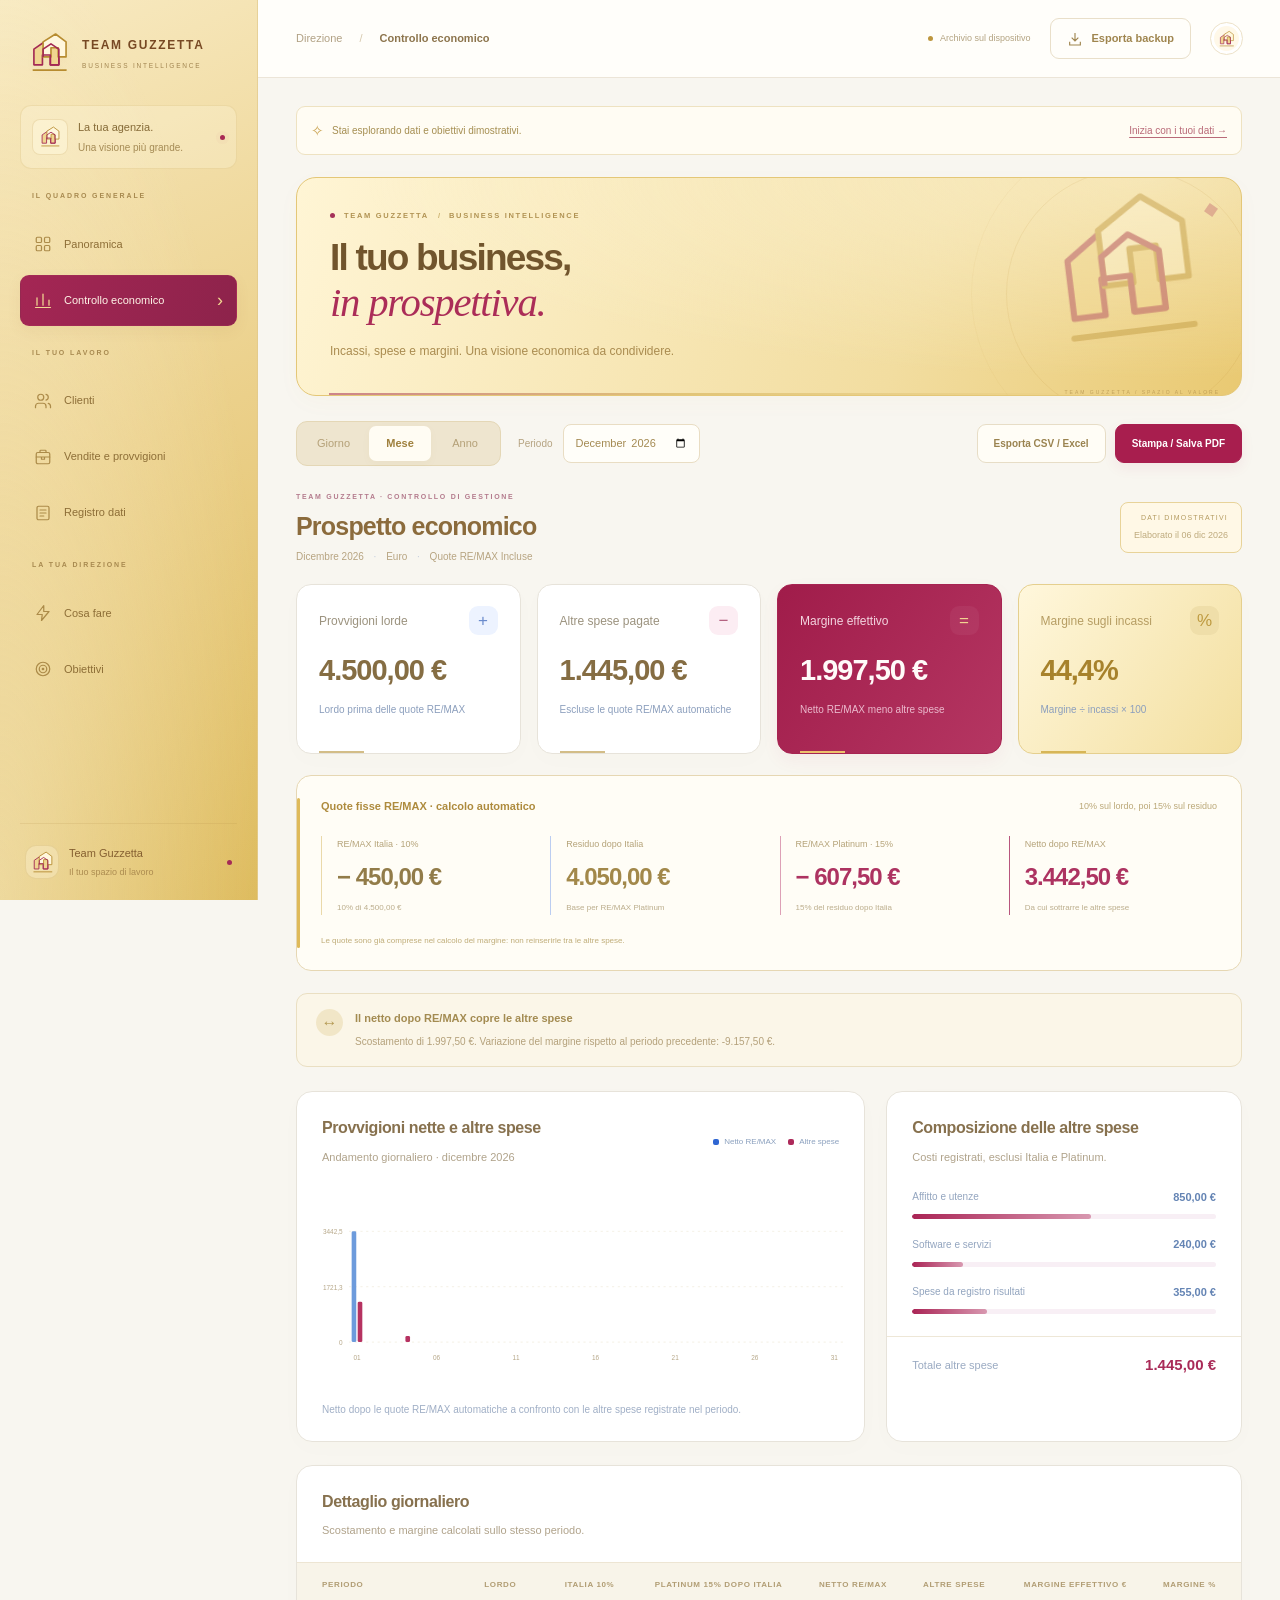
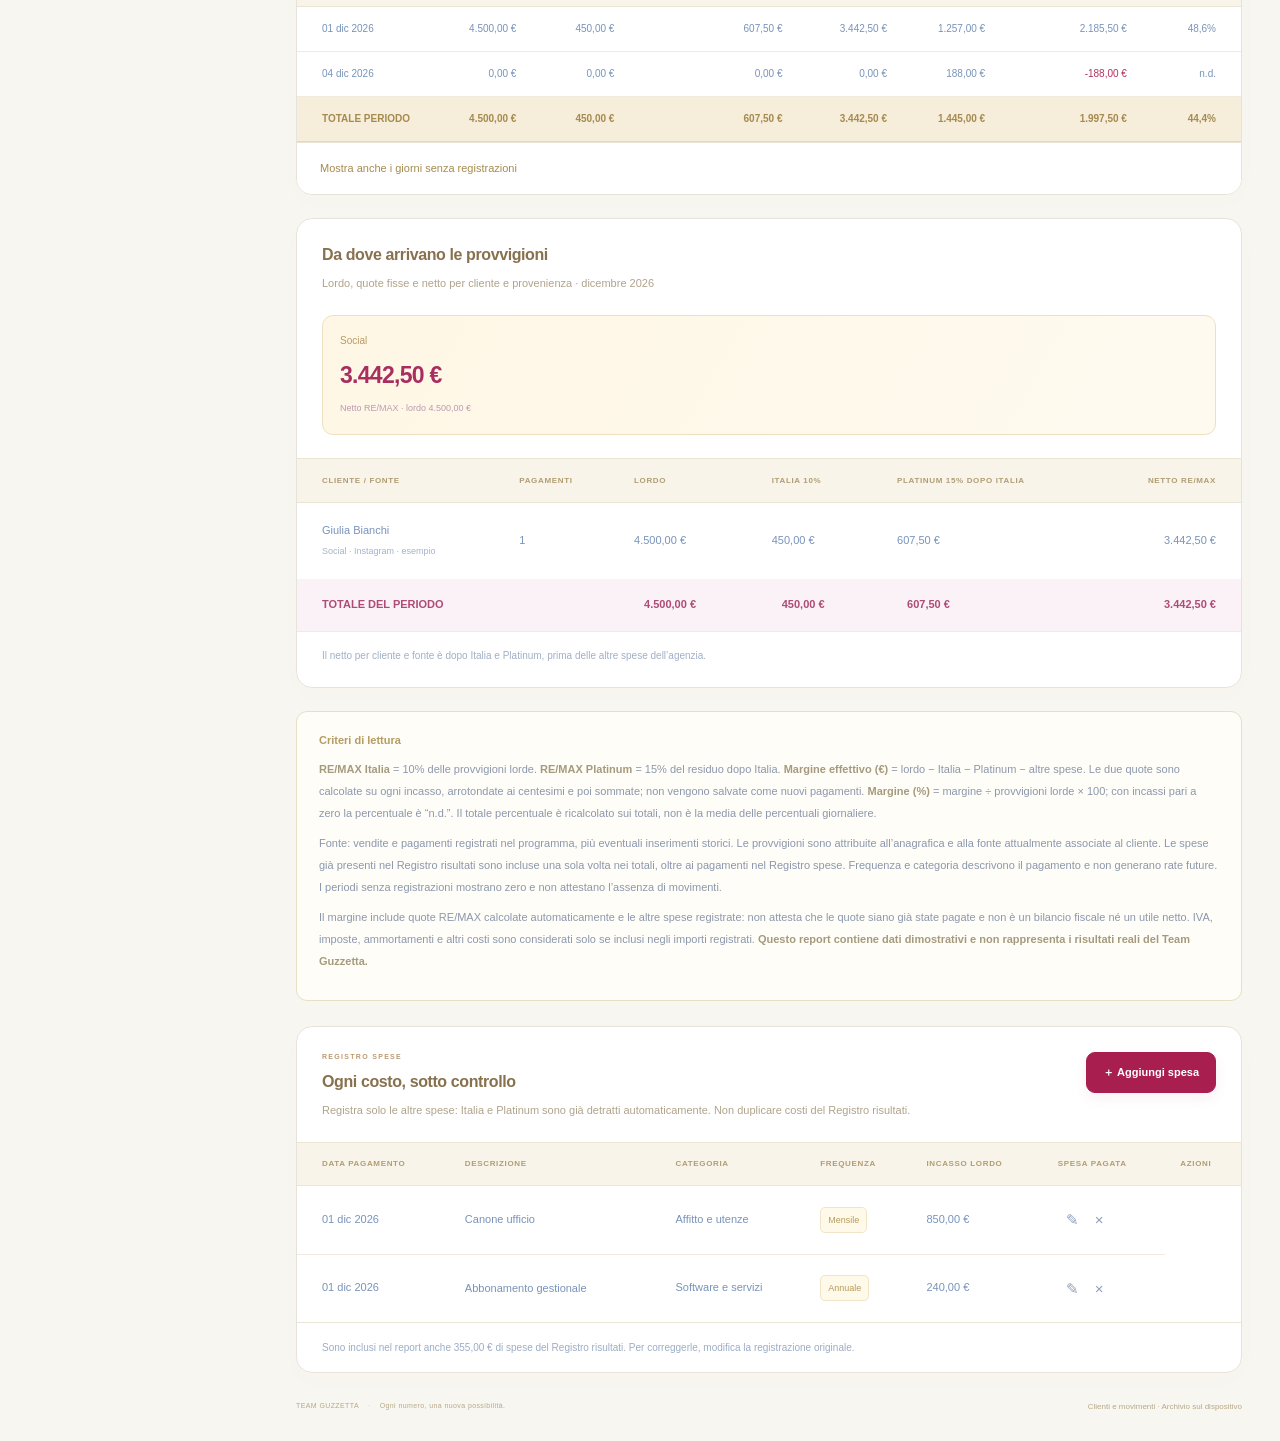
==== commit 37d969dd: "Apply a light gold theme and architectural Team Guzzetta logo" ====
--- a/TEAM-GUZZETTA-STATISTICHE-APRI.html
+++ b/TEAM-GUZZETTA-STATISTICHE-APRI.html
@@ -1,8 +1,8 @@
 <!doctype html>
-<html lang="it"><head><meta charset="utf-8"><meta name="viewport" content="width=device-width,initial-scale=1"><meta name="theme-color" content="#112451"><title>Team Guzzetta · Direzione</title><style>:root{--nav:#112451;--nav-bottom:#101d3c;--ink:#172f57;--muted:#71829e;--paper:#f0f3f9;--line:#e5eaf3;--blue:#255bd4;--blue-soft:#eef3ff;--burgundy:#a81e4e;--burgundy-soft:#fbedf3;--gold:#dfb64e;--gold-soft:#fff8e6;--shadow:0 8px 28px #233b6a05;--radius:18px;color-scheme:light}*{box-sizing:border-box}body{margin:0;font:14px/1.5 'Segoe UI',Arial,sans-serif;color:var(--ink);background:var(--paper);-webkit-font-smoothing:antialiased}button,input,select,textarea{font:inherit}button{cursor:pointer;transition:background .18s,box-shadow .18s,transform .18s}button:focus-visible,a:focus-visible{outline:3px solid #e4be61;outline-offset:3px}button:disabled{cursor:default;opacity:.4}a{color:inherit;text-decoration:none}button svg{flex-shrink:0;vertical-align:middle}svg{display:block}[hidden]{display:none!important}
-.sidebar{position:fixed;inset:0 auto 0 0;width:258px;background:radial-gradient(ellipse at 0 100%,#6f1f521f,transparent 65%),linear-gradient(170deg,var(--nav),var(--nav-bottom));padding:29px 20px 0;display:flex;flex-direction:column;color:#e5edff;overflow-y:auto;z-index:3}.sidebar>*{flex-shrink:0}.logo{display:flex;align-items:center;gap:12px;padding:0 8px;font-size:12px;font-weight:700;letter-spacing:1.7px}.brand-monogram{font:44px/1 Georgia,serif;color:#f0cc72;position:relative;width:38px}.brand-monogram>span{position:absolute;right:-1px;top:-1px;font:18px Arial;color:#f0cc72}.logo small{font-size:6.5px;font-weight:500;letter-spacing:1.8px;color:#96a8cb;display:block;margin-top:7px}.space-label{display:flex;align-items:center;gap:10px;margin:34px 0 24px;padding:13px 11px;border:1px solid #ffffff0e;border-radius:11px;background:#ffffff04;font-size:11px;font-weight:500}.space-label>span{font-size:10px;background:#ffffff09;border:1px solid #ffffff0b;color:#d3bd84;padding:10px 7px;border-radius:8px}.space-label small{display:block;font-weight:400;font-size:10px;color:#8c9fbe;margin-top:4px}.space-label>i{width:5px;height:5px;background:#e5bd64;border-radius:50%;margin-left:auto;box-shadow:0 0 0 4px #e5bd6408}.nav-label{font-size:7px;font-weight:600;letter-spacing:1.9px;color:#7a90b5;margin:21px 12px 12px}nav{display:grid;gap:5px}nav .nav-label:first-child{margin-top:0}nav button{display:flex;align-items:center;gap:12px;padding:12px 13px;width:100%;text-align:left;background:none;border:1px solid transparent;border-radius:9px;color:#a6b7d7;font-size:11px;font-weight:500;min-height:45px}nav button>span:first-child{width:18px;color:#91a9d1;flex-shrink:0}nav button svg{height:18px;width:18px}.nav-arrow{margin-left:auto;font-size:18px;font-weight:300;opacity:0;color:#f0d38d}nav button:hover{background:#ffffff06;color:#fff}nav button.active{background:linear-gradient(105deg,#a72251,#8c214d);border-color:#ba4e7433;color:#fff6f9;box-shadow:0 5px 16px #080f2512}nav button.active>span:first-child{color:#f2d38c}nav button.active .nav-arrow{opacity:1}.sidebar-quote{position:relative;padding:25px 14px 19px;margin-top:22px;border-top:1px solid #ffffff0a}.sidebar-quote>span{font-size:29px;color:#ddba62}.sidebar-quote p{font:italic 20px/1.55 Georgia,serif;color:#dce4f6;margin:10px 0 17px}.sidebar-quote small{font-size:6.5px;letter-spacing:1.6px;color:#7d94bb}.side-footer{display:flex;align-items:center;gap:10px;font-size:11px;margin-top:auto;padding:21px 5px;border-top:1px solid #ffffff0a}.avatar{display:flex;align-items:center;justify-content:center;width:34px;height:34px;border-radius:11px;background:#ffffff0a;color:#e3c779;font-size:10px}.side-footer small{font-size:9px;color:#8096ba;display:block;margin-top:4px}.side-footer>i{width:5px;height:5px;background:#d4b461;border-radius:50%;margin-left:auto}
+<html lang="it"><head><meta charset="utf-8"><meta name="viewport" content="width=device-width,initial-scale=1"><meta name="theme-color" content="#e6c775"><link rel="icon" href="data:image/svg+xml,%3Csvg%20xmlns%3D%22http%3A//www.w3.org/2000/svg%22%20viewBox%3D%220%200%2064%2064%22%20fill%3D%22none%22%3E%3Cpath%20d%3D%22M9%2050V26L28%2013l19%2013v24H34V35H22v15H9Z%22%20fill%3D%22%23f0d590%22%20stroke%3D%22%23a32954%22%20stroke-width%3D%222.5%22%20stroke-linejoin%3D%22round%22/%3E%3Cpath%20d%3D%22M23%2038V15L42%203l16%2012v23H46V24H35v14H23Z%22%20fill%3D%22%23fff7dd%22%20stroke%3D%22%23b78c30%22%20stroke-width%3D%222.5%22%20stroke-linejoin%3D%22round%22/%3E%3Cpath%20d%3D%22M23%2038V26l12-8%2012%208v24H34V35H22%22%20stroke%3D%22%23a32954%22%20stroke-width%3D%222.5%22%20stroke-linejoin%3D%22round%22/%3E%3Cpath%20d%3D%22M8%2058h50%22%20stroke%3D%22%23b78c30%22%20stroke-width%3D%222.5%22%20stroke-linecap%3D%22round%22/%3E%3C/svg%3E"><title>Team Guzzetta · Direzione</title><style>:root{--nav:#112451;--nav-bottom:#101d3c;--ink:#172f57;--muted:#71829e;--paper:#f0f3f9;--line:#e5eaf3;--blue:#255bd4;--blue-soft:#eef3ff;--burgundy:#a81e4e;--burgundy-soft:#fbedf3;--gold:#dfb64e;--gold-soft:#fff8e6;--shadow:0 8px 28px #233b6a05;--radius:18px;color-scheme:light}*{box-sizing:border-box}body{margin:0;font:14px/1.5 'Segoe UI',Arial,sans-serif;color:var(--ink);background:var(--paper);-webkit-font-smoothing:antialiased}button,input,select,textarea{font:inherit}button{cursor:pointer;transition:background .18s,box-shadow .18s,transform .18s}button:focus-visible,a:focus-visible{outline:3px solid #e4be61;outline-offset:3px}button:disabled{cursor:default;opacity:.4}a{color:inherit;text-decoration:none}button svg{flex-shrink:0;vertical-align:middle}svg{display:block}[hidden]{display:none!important}
+.sidebar{position:fixed;inset:0 auto 0 0;width:258px;background:radial-gradient(ellipse at 0 100%,#6f1f521f,transparent 65%),linear-gradient(170deg,var(--nav),var(--nav-bottom));padding:29px 20px 0;display:flex;flex-direction:column;color:#e5edff;overflow-y:auto;z-index:3}.sidebar>*{flex-shrink:0}.logo{display:flex;align-items:center;gap:12px;padding:0 8px;font-size:12px;font-weight:700;letter-spacing:1.7px}.logo small{font-size:6.5px;font-weight:500;letter-spacing:1.8px;color:#96a8cb;display:block;margin-top:7px}.space-label{display:flex;align-items:center;gap:10px;margin:34px 0 24px;padding:13px 11px;border:1px solid #ffffff0e;border-radius:11px;background:#ffffff04;font-size:11px;font-weight:500}.space-label>span{font-size:10px;background:#ffffff09;border:1px solid #ffffff0b;color:#d3bd84;padding:10px 7px;border-radius:8px}.space-label small{display:block;font-weight:400;font-size:10px;color:#8c9fbe;margin-top:4px}.space-label>i{width:5px;height:5px;background:#e5bd64;border-radius:50%;margin-left:auto;box-shadow:0 0 0 4px #e5bd6408}.nav-label{font-size:7px;font-weight:600;letter-spacing:1.9px;color:#7a90b5;margin:21px 12px 12px}nav{display:grid;gap:5px}nav .nav-label:first-child{margin-top:0}nav button{display:flex;align-items:center;gap:12px;padding:12px 13px;width:100%;text-align:left;background:none;border:1px solid transparent;border-radius:9px;color:#a6b7d7;font-size:11px;font-weight:500;min-height:45px}nav button>span:first-child{width:18px;color:#91a9d1;flex-shrink:0}nav button svg{height:18px;width:18px}.nav-arrow{margin-left:auto;font-size:18px;font-weight:300;opacity:0;color:#f0d38d}nav button:hover{background:#ffffff06;color:#fff}nav button.active{background:linear-gradient(105deg,#a72251,#8c214d);border-color:#ba4e7433;color:#fff6f9;box-shadow:0 5px 16px #080f2512}nav button.active>span:first-child{color:#f2d38c}nav button.active .nav-arrow{opacity:1}.sidebar-quote{position:relative;padding:25px 14px 19px;margin-top:22px;border-top:1px solid #ffffff0a}.sidebar-quote>span{font-size:29px;color:#ddba62}.sidebar-quote p{font:italic 20px/1.55 Georgia,serif;color:#dce4f6;margin:10px 0 17px}.sidebar-quote small{font-size:6.5px;letter-spacing:1.6px;color:#7d94bb}.side-footer{display:flex;align-items:center;gap:10px;font-size:11px;margin-top:auto;padding:21px 5px;border-top:1px solid #ffffff0a}.avatar{display:flex;align-items:center;justify-content:center;width:34px;height:34px;border-radius:11px;background:#ffffff0a;color:#e3c779;font-size:10px}.side-footer small{font-size:9px;color:#8096ba;display:block;margin-top:4px}.side-footer>i{width:5px;height:5px;background:#d4b461;border-radius:50%;margin-left:auto}
 .app{margin-left:258px}header{height:78px;display:flex;align-items:center;justify-content:space-between;padding:0 38px;background:#ffffffd9;border-bottom:1px solid var(--line);backdrop-filter:blur(12px)}.breadcrumb{display:flex;gap:17px;align-items:center;font-size:11px}.breadcrumb-home{color:#95a2ba}.breadcrumb-separator{color:#c5cddd}#crumb{font-weight:600;color:#4c648a}.header-end{display:flex;align-items:center;gap:20px}.local-dot{display:flex;align-items:center;gap:7px;font-size:9px;color:#889ab5}.local-dot:before{content:'';width:5px;height:5px;background:#d4b25a;border-radius:50%}.header-avatar{width:31px;height:31px;display:flex;align-items:center;justify-content:center;background:#f1e7ed;color:#a45c7c;border:3px solid white;outline:1px solid #ede8ee;border-radius:50%;font-size:9px;font-weight:650}.btn{border:1px solid #dfe6f2;border-radius:9px;background:#fff;color:#5071a6;font-size:11px;font-weight:600;padding:11px 16px;display:inline-flex;align-items:center;justify-content:center;gap:8px;white-space:nowrap;min-height:39px}.btn:hover{background:#f3f6fe;border-color:#bed0ee;transform:translateY(-1px)}.btn.primary{background:var(--burgundy);border-color:var(--burgundy);color:#fff;box-shadow:0 5px 14px #a81e4e12}.btn.primary:hover{background:#8d1641;border-color:#8d1641}.btn.income-action{background:var(--blue);border-color:var(--blue);color:white;box-shadow:0 5px 14px #255bd412}.btn.income-action:hover{background:#1749b8}.btn.expense-action{background:var(--burgundy);border-color:var(--burgundy);color:#fff;box-shadow:0 5px 14px #a81e4e12}.btn.expense-action:hover{background:#8f1742}.movement-actions{position:relative;z-index:1;display:flex;gap:10px;align-items:center;flex-shrink:0}.movement-actions .btn>span{font-size:19px;line-height:12px}.icon-btn{border:0;background:none;border-radius:6px;padding:6px 8px;color:#8d9fbc;font-size:15px;line-height:1.3}.icon-btn:hover{background:var(--blue-soft);color:#2b5ab5}.text-btn{width:100%;display:flex;align-items:center;justify-content:space-between;padding:17px 23px;background:#fff;border:0;border-top:1px solid var(--line);color:#5277b9;font-size:11px;font-weight:500}.text-btn:hover{background:#f8faff}
-main{max-width:1600px;margin:auto;padding:28px 38px}.notice{display:flex;align-items:center;flex-wrap:wrap;gap:8px;background:#fffbef;border:1px solid #f0e4c0;border-radius:9px;padding:10px 14px;font-size:10px;color:#a58e51;line-height:1.8;margin-bottom:22px}.notice>span{font-size:15px;color:#c9a24f}.notice button{margin-left:auto;font-size:10px;color:#b96a78;padding:0;border:0;background:none;text-decoration:underline;text-underline-offset:3px}.notice.danger{background:#fff0f3;color:#ac647a;border-color:#f1d5df}.page-heading{position:relative;isolation:isolate;display:flex;align-items:center;justify-content:space-between;gap:25px;overflow:hidden;min-height:204px;padding:32px 33px;background:radial-gradient(ellipse at 90% 10%,#2b4c8a55,transparent 60%),linear-gradient(120deg,#142c5d,#203b70);border:1px solid #263f72;border-radius:20px;box-shadow:var(--shadow);margin-bottom:25px}.hero-copy{position:relative;z-index:1;max-width:68%}.eyebrow{font-size:7.5px;letter-spacing:1.7px;font-weight:650;color:#9a89a1;display:flex;align-items:center;gap:9px;margin-bottom:16px}.hero-live{display:inline-block;flex-shrink:0;width:5px;height:5px;background:var(--gold);border-radius:50%}.hero-slash{color:#c3b2c6;letter-spacing:0}.page-heading h1{font:650 37px/1.14 'Segoe UI',Arial,sans-serif;letter-spacing:-1.8px;color:#f7f9ff;margin:0 0 14px;max-width:640px}.page-heading p{font-size:12px;line-height:1.9;color:#aabbdc;margin:0;max-width:570px}.page-heading>.btn{position:relative;z-index:1}.page-heading:after{content:'';position:absolute;left:32px;bottom:0;right:32px;height:2px;background:linear-gradient(90deg,var(--gold),#c97a96 25%,transparent 75%);opacity:.65}.hero-art{position:absolute;width:300px;height:230px;right:-13px;bottom:-13px;color:#dfbd71;pointer-events:none;z-index:0;opacity:.9}.hero-art>svg{position:absolute;right:5px;bottom:30px;width:230px;height:135px;opacity:.4}.art-orbit{position:absolute;border:1px solid #d5b86320;border-radius:50%;width:250px;height:250px;top:-9px;right:-2px}.orbit-two{height:320px;width:320px;top:-44px;right:-37px;border-color:#d5b86312}.art-monogram{font:150px/1 Georgia,serif;color:#e4c270;opacity:.12;position:absolute;right:65px;top:10px;letter-spacing:-15px}.art-monogram>span{position:absolute;font:48px Arial;right:-25px;top:-7px;color:#213c75}.art-caption{position:absolute;bottom:12px;right:34px;font-size:5px;letter-spacing:2px;color:#b4b5c2}.art-gold-square{position:absolute;height:10px;width:10px;background:#e7c76e;transform:rotate(35deg);top:27px;right:38px;opacity:.5}.period-bar{display:flex;align-items:center;justify-content:space-between;gap:18px;border-bottom:1px solid #e0e6f1;padding-bottom:17px;margin-bottom:22px}.period{display:flex;align-items:center;gap:14px}.period>span{font-size:8px;letter-spacing:1.1px;color:#91a0b8}.period input,.finance-date input{font-size:11px;color:#5575a3;background:white;border:1px solid #dce5f3;border-radius:8px;padding:9px 11px}.period-note{display:flex;align-items:center;gap:8px;font-size:10px;color:#9aa9bf}.period-note>i{height:3px;width:3px;background:#bdc8d9;border-radius:50%}.hide-period{display:none}
+main{max-width:1600px;margin:auto;padding:28px 38px}.notice{display:flex;align-items:center;flex-wrap:wrap;gap:8px;background:#fffbef;border:1px solid #f0e4c0;border-radius:9px;padding:10px 14px;font-size:10px;color:#a58e51;line-height:1.8;margin-bottom:22px}.notice>span{font-size:15px;color:#c9a24f}.notice button{margin-left:auto;font-size:10px;color:#b96a78;padding:0;border:0;background:none;text-decoration:underline;text-underline-offset:3px}.notice.danger{background:#fff0f3;color:#ac647a;border-color:#f1d5df}.page-heading{position:relative;isolation:isolate;display:flex;align-items:center;justify-content:space-between;gap:25px;overflow:hidden;min-height:204px;padding:32px 33px;background:radial-gradient(ellipse at 90% 10%,#2b4c8a55,transparent 60%),linear-gradient(120deg,#142c5d,#203b70);border:1px solid #263f72;border-radius:20px;box-shadow:var(--shadow);margin-bottom:25px}.hero-copy{position:relative;z-index:1;max-width:68%}.eyebrow{font-size:7.5px;letter-spacing:1.7px;font-weight:650;color:#9a89a1;display:flex;align-items:center;gap:9px;margin-bottom:16px}.hero-live{display:inline-block;flex-shrink:0;width:5px;height:5px;background:var(--gold);border-radius:50%}.hero-slash{color:#c3b2c6;letter-spacing:0}.page-heading h1{font:650 37px/1.14 'Segoe UI',Arial,sans-serif;letter-spacing:-1.8px;color:#f7f9ff;margin:0 0 14px;max-width:640px}.page-heading p{font-size:12px;line-height:1.9;color:#aabbdc;margin:0;max-width:570px}.page-heading>.btn{position:relative;z-index:1}.page-heading:after{content:'';position:absolute;left:32px;bottom:0;right:32px;height:2px;background:linear-gradient(90deg,var(--gold),#c97a96 25%,transparent 75%);opacity:.65}.hero-art{position:absolute;width:300px;height:230px;right:-13px;bottom:-13px;color:#dfbd71;pointer-events:none;z-index:0;opacity:.9}.hero-art>svg{position:absolute;right:5px;bottom:30px;width:230px;height:135px;opacity:.4}.art-orbit{position:absolute;border:1px solid #d5b86320;border-radius:50%;width:250px;height:250px;top:-9px;right:-2px}.orbit-two{height:320px;width:320px;top:-44px;right:-37px;border-color:#d5b86312}.art-caption{position:absolute;bottom:12px;right:34px;font-size:5px;letter-spacing:2px;color:#b4b5c2}.art-gold-square{position:absolute;height:10px;width:10px;background:#e7c76e;transform:rotate(35deg);top:27px;right:38px;opacity:.5}.period-bar{display:flex;align-items:center;justify-content:space-between;gap:18px;border-bottom:1px solid #e0e6f1;padding-bottom:17px;margin-bottom:22px}.period{display:flex;align-items:center;gap:14px}.period>span{font-size:8px;letter-spacing:1.1px;color:#91a0b8}.period input,.finance-date input{font-size:11px;color:#5575a3;background:white;border:1px solid #dce5f3;border-radius:8px;padding:9px 11px}.period-note{display:flex;align-items:center;gap:8px;font-size:10px;color:#9aa9bf}.period-note>i{height:3px;width:3px;background:#bdc8d9;border-radius:50%}.hide-period{display:none}
 .kpis{display:grid;grid-template-columns:repeat(4,minmax(0,1fr));gap:16px}.kpi{position:relative;min-width:0;border:1px solid #e1e8f4;border-radius:15px;padding:21px 22px;background:#fff;box-shadow:var(--shadow);overflow:hidden}.kpi:after{content:'';position:absolute;bottom:0;left:22px;width:45px;height:2px;background:#c8d5ee}.kpi-label{display:flex;align-items:center;justify-content:space-between;gap:6px;font-size:12px;color:#7388ac;font-weight:500}.kpi-label>span{display:flex;align-items:center;justify-content:center;height:29px;width:29px;flex-shrink:0;border-radius:9px;background:#edf3ff;color:#6a8bcc;font-size:17px;font-weight:400}.kpi>strong{display:block;margin:12px 0;font-size:33px;line-height:1.2;font-weight:650;letter-spacing:-1.3px;color:#234675;white-space:nowrap;font-variant-numeric:tabular-nums}.kpi-note{font-size:9px;color:#94a3bb;line-height:1.8}.kpi-note>span{border-radius:5px;font-size:8px;padding:3px 5px;margin-right:3px}.up{background:#eef4ff;color:#6582b5}.down{background:#fff0e9;color:#bb9077}.neutral{background:#f1f3f8;color:#9babbe}.kpi.featured{background:linear-gradient(125deg,#a01c4a,#b53662);border-color:#a72452;box-shadow:0 7px 18px #a81e4e0d}.kpi.featured:after{background:#edc26c}.kpi.featured .kpi-label{color:#f3d4df}.kpi.featured .kpi-label>span{background:#ffffff0c;color:#f1d391}.kpi.featured>strong{color:#fffaf9}.kpi.featured .kpi-note{color:#e4b5c7}.comparison-note{font-size:9px;color:#a3b0c4;margin:12px 0 25px;line-height:1.7}.panel{background:#fff;border:1px solid var(--line);border-radius:16px;box-shadow:var(--shadow);overflow:hidden}.panel-head{display:flex;align-items:center;justify-content:space-between;gap:17px;padding:25px 25px 21px}.panel h2{font-size:16px;font-weight:650;letter-spacing:-.4px;color:#2d4c7c;margin:0;line-height:1.4}.panel-head p{font-size:11px;color:#97a6bd;line-height:1.9;margin:7px 0 0}.panel-head select{border:1px solid #e2e8f4;background:#fff;color:#8097bb;border-radius:7px;font-size:10px;padding:9px 10px;max-width:175px}.dashboard-grid{display:grid;grid-template-columns:minmax(0,1.6fr) minmax(280px,1fr);gap:21px}.bottom-grid{margin-top:21px}.chart-scroll{padding:2px 12px 0}.chart{display:block;height:auto;width:100%;min-height:185px;overflow:visible}.chart-bar{fill:#7f9fe0;transition:fill .2s}.chart-bar:hover{fill:#a72856}.gridline{stroke:#edf1f8;stroke-dasharray:3 5}.axis{font:9px 'Segoe UI',Arial;fill:#9fb0ca}.chart-footer{display:flex;align-items:center;justify-content:space-between;gap:15px;padding:15px 25px 22px;font-size:9px;color:#94a8c5}.chart-footer>span:first-child{display:flex;align-items:center;gap:6px}.chart-footer i{height:5px;width:5px;border-radius:50%;background:#849ed9}.priorities .panel-head{padding-bottom:12px}.small{font-size:7px;letter-spacing:1.3px;color:#bd9b71;margin-bottom:8px}.spark{font-size:27px;color:#d5b466}.priority{display:flex;align-items:flex-start;gap:12px;padding:16px 25px;border-bottom:1px solid #f0f3f9}.priority:last-of-type{border:0}.priority-number{display:flex;align-items:center;justify-content:center;flex-shrink:0;width:27px;height:27px;border-radius:8px;background:#f9eef4;color:#b97394;font-size:9px}.priority strong{display:block;color:#5c7ba8;font-size:11px;font-weight:550;line-height:1.8}.priority p{font-size:10px;color:#96a9c4;line-height:1.8;margin:4px 0 0}.priority-dot{height:5px;width:5px;border-radius:50%;background:#8ba5cf;margin-left:auto;margin-top:10px;flex-shrink:0}.priority-dot.behind,.priority-dot.closed{background:#daba73}.funnel{padding:0 25px 5px}.funnel-row{display:flex;align-items:center;gap:12px;padding:11px 0;color:#8098bc;font-size:11px}.step-number{font-size:8px;color:#bfccde;min-width:14px}.funnel-row>span:nth-child(2){width:92px}.funnel-row strong{min-width:20px;text-align:right;font-size:12px;font-weight:600;color:#4c70a6}.bar-track{flex:1;height:8px;background:#f1f4fb;border-radius:5px;overflow:hidden}.bar-track>div{height:100%;border-radius:5px;background:linear-gradient(90deg,#2b60c6,#8ca9e0)}.funnel-row:nth-child(4) .bar-track>div{background:linear-gradient(90deg,#a21e4d,#cd88a4)}.funnel-row:nth-child(5) .bar-track>div{background:#c8809d}.funnel-row:nth-child(6) .bar-track>div{background:#d8b967}.panel-footnote{font-size:10px;line-height:1.9;color:#a0afc6;margin:14px 25px 22px}.finance-line{display:flex;align-items:center;justify-content:space-between;gap:15px;border-bottom:1px solid #eff2f8;padding:15px 0;margin:0 25px;font-size:11px;color:#91a5c1}.finance-line strong{font-size:12px;font-weight:550;color:#5a7db3;white-space:nowrap}.finance-total{display:flex;align-items:center;justify-content:space-between;gap:15px;padding:19px 16px;border:1px solid #eee0bc;border-radius:9px;background:#fffaed;margin:22px 25px 18px;font-size:11px;color:#b79c61}.finance-total strong{color:#a92b58;font-weight:600;font-size:25px;letter-spacing:-1px}.empty{padding:44px 25px;text-align:center;color:#a0b0c9;font-size:12px;line-height:2}.empty .btn{margin-top:17px}.celebrate{padding:25px;color:#71998e;font-size:14px}.celebrate p{font-size:11px;color:#98a9bf;line-height:1.8}
 .finance-toolbar{display:flex;align-items:center;flex-wrap:wrap;gap:17px;margin-bottom:26px}.segmented{display:flex;gap:3px;padding:4px;border:1px solid #dce4f3;border-radius:11px;background:#e8edf7}.segmented button{font-size:11px;color:#8ba0c2;border:0;background:none;padding:9px 16px;border-radius:7px;min-width:62px}.segmented button.active{background:#fff;color:#3664ae;font-weight:650;box-shadow:0 3px 8px #17315e0b}.finance-date{display:flex;align-items:center;gap:10px;font-size:10px;color:#91a3be}.finance-date input{min-height:38px;max-width:180px}.report-actions{margin-left:auto;display:flex;gap:9px}.report-actions .btn{font-size:10px}.report-heading{display:flex;align-items:center;justify-content:space-between;gap:20px;padding:0 0 20px}.report-heading .eyebrow{font-size:7px;color:#b4758f;letter-spacing:1.7px;margin-bottom:9px}.report-heading h2{font:600 25px/1.2 'Segoe UI',Arial;letter-spacing:-.8px;color:#274977;margin:0 0 8px}.report-heading p{font-size:10px;color:#95a6bf;margin:0;text-transform:capitalize}.report-heading p>span{margin:0 7px;color:#c4cedd}.report-stamp{border:1px solid #eddfbb;border-radius:8px;background:#fffaf0;padding:10px 13px;font-size:7px;letter-spacing:1.2px;color:#b19a62;text-align:right}.report-stamp small{display:block;font-size:9px;letter-spacing:0;color:#bdad88;margin-top:5px}.economic-kpis{gap:16px;margin-bottom:21px}.economic-kpis .kpi>strong{font-size:29px;margin:18px 0 12px;letter-spacing:-1px}.economic-kpis .kpi p{font-size:10px;color:#8c9fbd;margin:0;line-height:1.9;min-height:32px}.economic-kpis .featured p{color:#ebbacd}.economic-kpis .kpi:nth-child(2) .kpi-label>span{background:#fcedf3;color:#b15c7c}.economic-kpis .kpi:nth-child(4){background:linear-gradient(125deg,#fff9e8,#fff2c9);border-color:#ecdfb9}.economic-kpis .kpi:nth-child(4):after{background:#d7b657}.economic-kpis .kpi:nth-child(4)>strong{color:#a17d31}.economic-kpis .kpi:nth-child(4) .kpi-label{color:#b69d63}.economic-kpis .kpi:nth-child(4) .kpi-label>span{background:#efdea9;color:#bd993e}.negative,.economic-kpis .negative{color:#b2315c!important}.economic-kpis .featured .negative{color:#ffe59c!important}.economic-callout{display:flex;align-items:flex-start;gap:12px;border:1px solid #dce7fa;background:#edf4ff;padding:15px 19px;border-radius:11px;margin-bottom:24px}.economic-callout>span{display:flex;align-items:center;justify-content:center;height:27px;width:27px;border-radius:50%;background:#dfeaff;color:#6591d5;font-size:16px;flex-shrink:0}.economic-callout strong{display:block;font-size:11px;color:#6288c5;font-weight:600;line-height:1.8}.economic-callout p{font-size:10px;line-height:1.9;color:#97aed0;margin:3px 0 0}.economic-callout.loss{background:#fff0f5;border-color:#f0d8e3}.economic-callout.loss>span{background:#f6dce7;color:#bd5f82}.economic-callout.loss strong{color:#b35278}.economic-callout.loss p{color:#c087a0}.report-grid{margin-bottom:23px}.chart-legend{display:flex;gap:12px;font-size:8px;color:#8ba0be;white-space:nowrap}.chart-legend span{display:flex;align-items:center;gap:5px}.chart-legend span:before{content:'';width:6px;height:6px;border-radius:2px;background:#2f66d2}.chart-legend span:nth-child(2):before{background:#ad2a5a}.income-bar{fill:#3b70d4}.expense-bar{fill:#b63261}.economic-chart{min-height:195px}.cost-list{padding:0 25px 5px}.cost-row{margin-bottom:17px}.cost-row>div:first-child{display:flex;justify-content:space-between;align-items:center;gap:14px;color:#93a5bf;font-size:10px}.cost-row strong{color:#6484b4;white-space:nowrap;font-size:11px;font-weight:550}.cost-track{height:5px;overflow:hidden;border-radius:4px;background:#f8eff5;margin-top:9px}.cost-track i{display:block;height:100%;background:linear-gradient(90deg,#aa2455,#d898b0);border-radius:4px}.cost-total{display:flex;align-items:center;justify-content:space-between;padding:17px 25px;border-top:1px solid #f0f2f8;color:#9aaac2;font-size:11px}.cost-total strong{font-size:15px;font-weight:650;color:#a92b58}.financial-detail{margin-bottom:23px}.financial-table th{white-space:normal;min-width:92px;line-height:1.7}.financial-table th:first-child{min-width:125px}.financial-table td:not(:first-child),.financial-table th:not(:first-child){text-align:right}.financial-table td:last-child,.financial-table th:last-child{padding-right:25px}.financial-table td{padding-top:13px;padding-bottom:13px;font-size:10px}.financial-table tfoot td{background:#f1f5fd;color:#5075ad;border-top:1px solid #dde6f6;font-weight:650}.methodology{border:1px solid #ede4cb;border-radius:11px;background:#fffcf3;padding:20px 22px;margin-bottom:25px}.methodology h3{font-size:11px;font-weight:650;color:#b5a06a;margin:0 0 10px}.methodology p{font-size:11px;line-height:2;color:#8b97ad;margin:8px 0}.methodology b{font-weight:650;color:#a59a7d}.frequency{display:inline-flex;padding:4px 7px;border:1px solid #f0e5c9;background:#fff9e9;color:#b69b59;border-radius:5px;font-size:9px}.legacy-note{border-top:1px solid var(--line);padding:15px 25px;color:#9cacc5;font-size:10px;line-height:1.9}.expense-ledger .panel-head{align-items:flex-start}.expense-ledger .panel-head p{max-width:600px}.expense-description{margin-top:18px}
 .royalty-breakdown{position:relative;border:1px solid #ecdcb5;background:#fffcf4;border-radius:15px;padding:22px 24px;margin-bottom:22px;overflow:hidden}.royalty-breakdown:before{content:'';position:absolute;left:0;top:22px;bottom:22px;width:3px;background:#dfba5a;border-radius:3px}.royalty-title{display:flex;align-items:center;justify-content:space-between;gap:15px;margin-bottom:21px}.royalty-title strong{color:#a99153;font-size:11px;font-weight:650}.royalty-title>span{font-size:9px;color:#bba878}.royalty-steps{display:grid;grid-template-columns:repeat(4,minmax(0,1fr));gap:21px}.royalty-steps>div{border-left:1px solid #ead9aa;padding-left:15px;min-width:0}.royalty-steps>div:nth-child(2){border-color:#bbcdf1}.royalty-steps>div:nth-child(3){border-color:#dda0b6}.royalty-steps>div:last-child{border-color:#b8567e}.royalty-steps span{font-size:9px;color:#b5a379;display:block;line-height:1.8}.royalty-steps strong{display:block;font-weight:600;font-size:24px;line-height:1.3;letter-spacing:-1px;color:#927c49;margin:9px 0;overflow-wrap:anywhere;font-variant-numeric:tabular-nums}.royalty-steps>div:nth-child(2) strong{color:#6a8fc9}.royalty-steps>div:nth-child(3) strong,.royalty-steps>div:last-child strong{color:#ad3361}.royalty-steps small{display:block;font-size:8px;color:#bbad8c;line-height:1.8}.royalty-breakdown>p{font-size:8px;color:#bfac78;line-height:1.9;margin:18px 0 0}.royalty-breakdown.compact{padding:18px 17px;margin:19px 0 0;border-radius:11px}.compact .royalty-title{display:block;margin-bottom:18px}.compact .royalty-title>span{display:block;margin-top:6px}.compact .royalty-steps{grid-template-columns:1fr 1fr;gap:19px 14px}.compact .royalty-steps strong{font-size:21px}
@@ -11,15 +11,16 @@
 @media screen{#finance-report:not(.show-empty) .financial-table .no-entries{display:none}}
 @media(min-width:1650px){.kpi>strong{font-size:40px}.economic-kpis .kpi>strong{font-size:35px}.panel h2{font-size:18px}.kpi-label{font-size:12px}.panel-head p{font-size:12px}.priority strong{font-size:12px}.priority p{font-size:11px}.panel-footnote{font-size:11px}.royalty-steps strong{font-size:28px}}
 @media(max-height:930px) and (min-width:821px){.sidebar-quote{display:none}.space-label{margin-top:28px;margin-bottom:22px}.nav-label{margin-top:17px}.sidebar nav button{padding-top:11px;padding-bottom:11px;min-height:43px}}
-@media(max-width:1250px) and (min-width:821px){.sidebar{width:224px;padding-left:15px;padding-right:15px}.logo{font-size:10px;letter-spacing:1.3px;padding-left:6px}.logo small{font-size:5.7px}.brand-monogram{font-size:40px;width:32px}.app{margin-left:224px}header{padding:0 27px}main{padding:25px 27px}.local-dot{display:none}.hero-copy{max-width:70%}.page-heading{padding:30px 27px;min-height:195px}.page-heading h1{font-size:32px;letter-spacing:-1.3px}.page-heading p{font-size:11px}.eyebrow{font-size:6.5px;letter-spacing:1.5px}.hero-art{right:-55px;opacity:.65}.movement-actions{flex-direction:column;align-items:stretch}.movement-actions .btn{font-size:10px;min-width:135px}.kpis{gap:11px}.kpi{padding:17px}.kpi>strong{font-size:29px}.kpi-label{font-size:10px}.kpi-label>span{height:25px;width:25px}.economic-kpis .kpi>strong{font-size:24px;letter-spacing:-.8px}.economic-kpis .kpi p{font-size:8px}.report-grid{grid-template-columns:1fr}.cost-list{display:grid;grid-template-columns:1fr 1fr;gap:0 22px}.report-actions{margin-left:0}.royalty-title{align-items:flex-start;flex-direction:column;gap:7px}.royalty-steps{gap:12px}.royalty-steps strong{font-size:20px}.royalty-steps span{font-size:8px}.dashboard-grid:not(.report-grid){grid-template-columns:minmax(0,1.25fr) minmax(250px,1fr);gap:16px}.panel-head{padding:22px 20px 18px}.panel h2{font-size:15px}.panel-head p{font-size:10px}.action-cards{grid-template-columns:repeat(2,minmax(0,1fr))}.attribution-sources strong{font-size:20px}.report-stamp{font-size:6px}.sidebar nav button{font-size:10px;padding-left:11px}.header-end{gap:15px}}
-@media(max-width:820px){.sidebar{position:static;width:auto;padding:21px 16px 12px;overflow:visible;background:linear-gradient(110deg,#162e63,#112249)}.logo{font-size:12px;padding-left:3px;letter-spacing:1.5px}.brand-monogram{font-size:36px;width:31px}.logo small{font-size:6px}.space-label,.sidebar-quote,.side-footer{display:none}.sidebar nav{display:flex;gap:5px;overflow-x:auto;scrollbar-width:none;margin-top:20px;padding-bottom:1px}.sidebar nav::-webkit-scrollbar{display:none}.nav-label,.nav-arrow{display:none}nav button{white-space:nowrap;flex-shrink:0;width:auto;font-size:10px;min-height:39px;padding:10px 11px;gap:7px;border-radius:8px}nav button>span:first-child{width:15px}nav button svg{height:15px;width:15px}nav button.active{border-color:#d894ac33;box-shadow:none}.app{margin-left:0}header{height:61px;padding:0 18px}.breadcrumb{font-size:10px;gap:11px}.header-end{gap:10px}.header-avatar,.local-dot{display:none}.header-end .btn{font-size:9px;padding:9px 11px;min-height:34px}.header-end .btn svg{width:13px;height:13px}main{padding:20px 14px}.notice{font-size:9px;padding:10px 12px;border-radius:8px;line-height:1.9;gap:6px;margin-bottom:19px}.notice button{font-size:9px;margin:0 0 0 20px}.page-heading{display:block;min-height:0;padding:27px 24px;border-radius:16px;margin-bottom:22px}.hero-copy{max-width:100%}.page-heading h1{font-size:33px;line-height:1.12;letter-spacing:-1.5px;max-width:330px;margin-bottom:15px}.page-heading p{font-size:11px;line-height:1.9;max-width:290px}.eyebrow{font-size:6.3px;letter-spacing:1.25px;gap:7px;margin-bottom:19px}.hero-art{width:230px;height:200px;right:-108px;opacity:.45;bottom:-13px}.art-monogram{font-size:125px}.art-caption{display:none}.hero-art>svg{width:190px;right:-5px;bottom:25px}.page-heading>.btn{margin-top:22px;font-size:11px;padding:11px 16px}.page-heading:after{left:24px;right:24px}.movement-actions{flex-direction:row;gap:9px;flex-wrap:wrap;margin-top:23px}.movement-actions .btn{font-size:10px;padding:11px 12px}.btn{font-size:11px;padding:11px 14px}.period-bar{flex-direction:column;align-items:flex-start;gap:13px;padding-bottom:16px;margin-bottom:20px}.period{gap:13px}.period>span{font-size:7px}.period input{font-size:11px}.period-note{font-size:9px}.kpis{grid-template-columns:repeat(2,minmax(0,1fr));gap:11px}.kpi{border-radius:13px;padding:17px 15px}.kpi-label{font-size:10px;gap:4px}.kpi-label>span{height:25px;width:25px;font-size:15px;border-radius:8px}.kpi>strong{font-size:29px;margin:12px 0}.kpi-note{font-size:8px;min-height:29px}.economic-kpis{gap:11px;margin-bottom:19px}.economic-kpis .kpi>strong{font-size:25px;margin:16px 0 12px;letter-spacing:-1px}.economic-kpis .kpi p{font-size:8px;line-height:1.9;min-height:30px}.comparison-note{font-size:8px;line-height:1.9;margin:12px 0 23px}.dashboard-grid,.dashboard-grid:not(.report-grid),.report-grid{grid-template-columns:1fr;gap:18px}.bottom-grid{margin-top:18px}.panel{border-radius:14px}.panel-head{padding:22px 19px 18px;gap:14px}.panel h2{font-size:16px}.panel-head p{font-size:10px;line-height:1.9}.panel-head select{font-size:9px;padding:8px;max-width:135px}.chart-scroll{padding:0 8px}.chart{min-height:150px}.chart-footer{padding:14px 19px 20px;font-size:8px}.priority{padding:17px 19px;gap:10px}.priority strong{font-size:12px}.priority p{font-size:10px}.priority-number{height:27px;width:27px}.text-btn{padding:17px 19px;font-size:11px}.funnel{padding:0 19px 5px}.funnel-row{font-size:10px;gap:10px}.funnel-row>span:nth-child(2){width:88px}.panel-footnote{font-size:9px;margin:14px 19px 20px}.finance-line{margin:0 19px;font-size:10px;padding:15px 0}.finance-line strong{font-size:11px}.finance-total{margin:20px 19px 17px;font-size:11px}.finance-total strong{font-size:24px}.finance-toolbar{gap:13px;margin-bottom:23px}.segmented{flex:1;justify-content:space-around}.segmented button{font-size:10px;padding:9px 12px;min-width:0;flex:1}.finance-date{font-size:9px;gap:6px}.finance-date input{font-size:10px;width:133px;padding:9px 7px}.report-actions{width:100%;margin-left:0;gap:9px}.report-actions .btn{flex:1;font-size:10px;padding:11px 10px}.report-heading{gap:15px;flex-wrap:wrap;padding-bottom:18px}.report-heading h2{font-size:24px}.report-heading .eyebrow{font-size:6.5px}.report-heading p{font-size:9px;line-height:1.9}.report-stamp{text-align:left;font-size:6.5px;padding:8px 11px}.report-stamp small{font-size:8px}.economic-callout{padding:15px 13px;gap:9px;border-radius:10px}.economic-callout strong{font-size:10px}.economic-callout p{font-size:9px}.economic-callout>span{height:25px;width:25px;font-size:14px}.chart-legend{font-size:7px;gap:8px;flex-shrink:0}.chart-legend span{gap:4px}.chart-legend span:before{height:5px;width:5px}.economic-chart{min-height:145px}.financial-chart .panel-head{align-items:flex-start}.financial-chart .panel-head h2{font-size:14px}.cost-list{padding:0 19px 5px;display:block}.cost-row>div:first-child{font-size:11px}.cost-row strong{font-size:12px}.cost-total{padding:17px 19px;font-size:11px}.cost-total strong{font-size:15px}.financial-detail{margin-bottom:20px}.financial-table th{font-size:7px;min-width:85px}.financial-table td{font-size:9px;padding:13px 10px}.financial-table th:first-child{min-width:115px}.methodology{padding:18px 17px}.methodology h3{font-size:11px}.methodology p{font-size:9px;line-height:2}.expense-ledger .panel-head{flex-wrap:wrap;gap:17px}.expense-ledger .panel-head>.btn{font-size:11px}.legacy-note{font-size:9px;padding:14px 19px}.royalty-breakdown{padding:20px 17px;border-radius:13px;margin-bottom:20px}.royalty-title{flex-direction:column;align-items:flex-start;gap:7px;margin-bottom:20px}.royalty-title strong{font-size:10px}.royalty-title>span{font-size:8px}.royalty-steps{grid-template-columns:1fr 1fr;gap:22px 13px}.royalty-steps>div{padding-left:11px}.royalty-steps strong{font-size:21px;letter-spacing:-.7px}.royalty-steps span{font-size:8px}.royalty-steps small{font-size:7px}.royalty-breakdown>p{font-size:8px;line-height:1.9}.client-toolbar{padding:0 19px 20px;flex-wrap:wrap;gap:14px}.client-toolbar>.field{flex-basis:100%;max-width:none}.client-table td{font-size:10px}.client-name-btn{font-size:11px}.full-field{grid-column:1/-1}.attribution-sources{grid-template-columns:1fr 1fr;padding:0 19px 20px;gap:11px}.attribution-sources>div{padding:14px}.attribution-sources span{font-size:9px}.attribution-sources strong{font-size:21px}.attribution-sources small{font-size:8px}.attribution-report th,.attribution-report td{font-size:8px}.attribution-report .panel-head h2{font-size:15px}.attribution-report .panel-head p{font-size:9px}.native-sales .panel-head{flex-wrap:wrap;gap:17px}.native-sales .panel-head>.btn{font-size:11px}.native-movements td{font-size:10px}.native-movements .panel-head p{font-size:9px}.movement-badge{font-size:8px}.actions-intro{flex-wrap:wrap;gap:13px;padding:21px}.actions-intro>span{font-size:30px}.actions-intro>div{flex:1;min-width:220px}.actions-intro h2{font-size:18px}.actions-intro p{font-size:10px}.actions-intro .btn{margin-left:0;font-size:11px}.action-cards{grid-template-columns:1fr;gap:17px}.action-card{padding:23px}.action-card h2{font-size:18px}.action-card>p,.suggestion p{font-size:11px}.action-card>p{min-height:0}.action-card-top{font-size:7px}.status{font-size:8px}.goals-panel form{padding:0 19px 23px}.goal-grid{gap:17px 13px}.field{font-size:10px}.field input,.field textarea,.field select{font-size:12px;padding:11px}.hint{font-size:10px}.form-actions .hint{width:100%;margin:0}.form-actions{gap:8px}.movement-kind{padding:15px 13px;gap:10px}.movement-kind strong{font-size:9px;letter-spacing:.7px}.movement-kind p{font-size:10px}.movement-kind>span{height:28px;width:28px;font-size:23px}dialog{padding:24px 22px;border-radius:16px;max-height:91dvh}.dialog-head h2{font-size:24px}.client-details dd{font-size:12px}.client-income-total{padding:17px}.client-income-total>strong{font-size:27px}.client-income-total>small{font-size:9px}.client-payments>div{font-size:9px}.compact .royalty-steps strong{font-size:20px}#toast{left:50%;max-width:90%;width:max-content;font-size:11px;padding:14px 20px}footer{padding:0 19px 25px;font-size:7px}footer small{display:none}th:first-child,td:first-child{padding-left:19px}}
+@media(max-width:1250px) and (min-width:821px){.sidebar{width:224px;padding-left:15px;padding-right:15px}.logo{font-size:10px;letter-spacing:1.3px;padding-left:6px}.logo small{font-size:5.7px}.app{margin-left:224px}header{padding:0 27px}main{padding:25px 27px}.local-dot{display:none}.hero-copy{max-width:70%}.page-heading{padding:30px 27px;min-height:195px}.page-heading h1{font-size:32px;letter-spacing:-1.3px}.page-heading p{font-size:11px}.eyebrow{font-size:6.5px;letter-spacing:1.5px}.hero-art{right:-55px;opacity:.65}.movement-actions{flex-direction:column;align-items:stretch}.movement-actions .btn{font-size:10px;min-width:135px}.kpis{gap:11px}.kpi{padding:17px}.kpi>strong{font-size:29px}.kpi-label{font-size:10px}.kpi-label>span{height:25px;width:25px}.economic-kpis .kpi>strong{font-size:24px;letter-spacing:-.8px}.economic-kpis .kpi p{font-size:8px}.report-grid{grid-template-columns:1fr}.cost-list{display:grid;grid-template-columns:1fr 1fr;gap:0 22px}.report-actions{margin-left:0}.royalty-title{align-items:flex-start;flex-direction:column;gap:7px}.royalty-steps{gap:12px}.royalty-steps strong{font-size:20px}.royalty-steps span{font-size:8px}.dashboard-grid:not(.report-grid){grid-template-columns:minmax(0,1.25fr) minmax(250px,1fr);gap:16px}.panel-head{padding:22px 20px 18px}.panel h2{font-size:15px}.panel-head p{font-size:10px}.action-cards{grid-template-columns:repeat(2,minmax(0,1fr))}.attribution-sources strong{font-size:20px}.report-stamp{font-size:6px}.sidebar nav button{font-size:10px;padding-left:11px}.header-end{gap:15px}}
+@media(max-width:820px){.sidebar{position:static;width:auto;padding:21px 16px 12px;overflow:visible;background:linear-gradient(110deg,#162e63,#112249)}.logo{font-size:12px;padding-left:3px;letter-spacing:1.5px}.logo small{font-size:6px}.space-label,.sidebar-quote,.side-footer{display:none}.sidebar nav{display:flex;gap:5px;overflow-x:auto;scrollbar-width:none;margin-top:20px;padding-bottom:1px}.sidebar nav::-webkit-scrollbar{display:none}.nav-label,.nav-arrow{display:none}nav button{white-space:nowrap;flex-shrink:0;width:auto;font-size:10px;min-height:39px;padding:10px 11px;gap:7px;border-radius:8px}nav button>span:first-child{width:15px}nav button svg{height:15px;width:15px}nav button.active{border-color:#d894ac33;box-shadow:none}.app{margin-left:0}header{height:61px;padding:0 18px}.breadcrumb{font-size:10px;gap:11px}.header-end{gap:10px}.header-avatar,.local-dot{display:none}.header-end .btn{font-size:9px;padding:9px 11px;min-height:34px}.header-end .btn svg{width:13px;height:13px}main{padding:20px 14px}.notice{font-size:9px;padding:10px 12px;border-radius:8px;line-height:1.9;gap:6px;margin-bottom:19px}.notice button{font-size:9px;margin:0 0 0 20px}.page-heading{display:block;min-height:0;padding:27px 24px;border-radius:16px;margin-bottom:22px}.hero-copy{max-width:100%}.page-heading h1{font-size:33px;line-height:1.12;letter-spacing:-1.5px;max-width:330px;margin-bottom:15px}.page-heading p{font-size:11px;line-height:1.9;max-width:290px}.eyebrow{font-size:6.3px;letter-spacing:1.25px;gap:7px;margin-bottom:19px}.hero-art{width:230px;height:200px;right:-108px;opacity:.45;bottom:-13px}.art-caption{display:none}.hero-art>svg{width:190px;right:-5px;bottom:25px}.page-heading>.btn{margin-top:22px;font-size:11px;padding:11px 16px}.page-heading:after{left:24px;right:24px}.movement-actions{flex-direction:row;gap:9px;flex-wrap:wrap;margin-top:23px}.movement-actions .btn{font-size:10px;padding:11px 12px}.btn{font-size:11px;padding:11px 14px}.period-bar{flex-direction:column;align-items:flex-start;gap:13px;padding-bottom:16px;margin-bottom:20px}.period{gap:13px}.period>span{font-size:7px}.period input{font-size:11px}.period-note{font-size:9px}.kpis{grid-template-columns:repeat(2,minmax(0,1fr));gap:11px}.kpi{border-radius:13px;padding:17px 15px}.kpi-label{font-size:10px;gap:4px}.kpi-label>span{height:25px;width:25px;font-size:15px;border-radius:8px}.kpi>strong{font-size:29px;margin:12px 0}.kpi-note{font-size:8px;min-height:29px}.economic-kpis{gap:11px;margin-bottom:19px}.economic-kpis .kpi>strong{font-size:25px;margin:16px 0 12px;letter-spacing:-1px}.economic-kpis .kpi p{font-size:8px;line-height:1.9;min-height:30px}.comparison-note{font-size:8px;line-height:1.9;margin:12px 0 23px}.dashboard-grid,.dashboard-grid:not(.report-grid),.report-grid{grid-template-columns:1fr;gap:18px}.bottom-grid{margin-top:18px}.panel{border-radius:14px}.panel-head{padding:22px 19px 18px;gap:14px}.panel h2{font-size:16px}.panel-head p{font-size:10px;line-height:1.9}.panel-head select{font-size:9px;padding:8px;max-width:135px}.chart-scroll{padding:0 8px}.chart{min-height:150px}.chart-footer{padding:14px 19px 20px;font-size:8px}.priority{padding:17px 19px;gap:10px}.priority strong{font-size:12px}.priority p{font-size:10px}.priority-number{height:27px;width:27px}.text-btn{padding:17px 19px;font-size:11px}.funnel{padding:0 19px 5px}.funnel-row{font-size:10px;gap:10px}.funnel-row>span:nth-child(2){width:88px}.panel-footnote{font-size:9px;margin:14px 19px 20px}.finance-line{margin:0 19px;font-size:10px;padding:15px 0}.finance-line strong{font-size:11px}.finance-total{margin:20px 19px 17px;font-size:11px}.finance-total strong{font-size:24px}.finance-toolbar{gap:13px;margin-bottom:23px}.segmented{flex:1;justify-content:space-around}.segmented button{font-size:10px;padding:9px 12px;min-width:0;flex:1}.finance-date{font-size:9px;gap:6px}.finance-date input{font-size:10px;width:133px;padding:9px 7px}.report-actions{width:100%;margin-left:0;gap:9px}.report-actions .btn{flex:1;font-size:10px;padding:11px 10px}.report-heading{gap:15px;flex-wrap:wrap;padding-bottom:18px}.report-heading h2{font-size:24px}.report-heading .eyebrow{font-size:6.5px}.report-heading p{font-size:9px;line-height:1.9}.report-stamp{text-align:left;font-size:6.5px;padding:8px 11px}.report-stamp small{font-size:8px}.economic-callout{padding:15px 13px;gap:9px;border-radius:10px}.economic-callout strong{font-size:10px}.economic-callout p{font-size:9px}.economic-callout>span{height:25px;width:25px;font-size:14px}.chart-legend{font-size:7px;gap:8px;flex-shrink:0}.chart-legend span{gap:4px}.chart-legend span:before{height:5px;width:5px}.economic-chart{min-height:145px}.financial-chart .panel-head{align-items:flex-start}.financial-chart .panel-head h2{font-size:14px}.cost-list{padding:0 19px 5px;display:block}.cost-row>div:first-child{font-size:11px}.cost-row strong{font-size:12px}.cost-total{padding:17px 19px;font-size:11px}.cost-total strong{font-size:15px}.financial-detail{margin-bottom:20px}.financial-table th{font-size:7px;min-width:85px}.financial-table td{font-size:9px;padding:13px 10px}.financial-table th:first-child{min-width:115px}.methodology{padding:18px 17px}.methodology h3{font-size:11px}.methodology p{font-size:9px;line-height:2}.expense-ledger .panel-head{flex-wrap:wrap;gap:17px}.expense-ledger .panel-head>.btn{font-size:11px}.legacy-note{font-size:9px;padding:14px 19px}.royalty-breakdown{padding:20px 17px;border-radius:13px;margin-bottom:20px}.royalty-title{flex-direction:column;align-items:flex-start;gap:7px;margin-bottom:20px}.royalty-title strong{font-size:10px}.royalty-title>span{font-size:8px}.royalty-steps{grid-template-columns:1fr 1fr;gap:22px 13px}.royalty-steps>div{padding-left:11px}.royalty-steps strong{font-size:21px;letter-spacing:-.7px}.royalty-steps span{font-size:8px}.royalty-steps small{font-size:7px}.royalty-breakdown>p{font-size:8px;line-height:1.9}.client-toolbar{padding:0 19px 20px;flex-wrap:wrap;gap:14px}.client-toolbar>.field{flex-basis:100%;max-width:none}.client-table td{font-size:10px}.client-name-btn{font-size:11px}.full-field{grid-column:1/-1}.attribution-sources{grid-template-columns:1fr 1fr;padding:0 19px 20px;gap:11px}.attribution-sources>div{padding:14px}.attribution-sources span{font-size:9px}.attribution-sources strong{font-size:21px}.attribution-sources small{font-size:8px}.attribution-report th,.attribution-report td{font-size:8px}.attribution-report .panel-head h2{font-size:15px}.attribution-report .panel-head p{font-size:9px}.native-sales .panel-head{flex-wrap:wrap;gap:17px}.native-sales .panel-head>.btn{font-size:11px}.native-movements td{font-size:10px}.native-movements .panel-head p{font-size:9px}.movement-badge{font-size:8px}.actions-intro{flex-wrap:wrap;gap:13px;padding:21px}.actions-intro>span{font-size:30px}.actions-intro>div{flex:1;min-width:220px}.actions-intro h2{font-size:18px}.actions-intro p{font-size:10px}.actions-intro .btn{margin-left:0;font-size:11px}.action-cards{grid-template-columns:1fr;gap:17px}.action-card{padding:23px}.action-card h2{font-size:18px}.action-card>p,.suggestion p{font-size:11px}.action-card>p{min-height:0}.action-card-top{font-size:7px}.status{font-size:8px}.goals-panel form{padding:0 19px 23px}.goal-grid{gap:17px 13px}.field{font-size:10px}.field input,.field textarea,.field select{font-size:12px;padding:11px}.hint{font-size:10px}.form-actions .hint{width:100%;margin:0}.form-actions{gap:8px}.movement-kind{padding:15px 13px;gap:10px}.movement-kind strong{font-size:9px;letter-spacing:.7px}.movement-kind p{font-size:10px}.movement-kind>span{height:28px;width:28px;font-size:23px}dialog{padding:24px 22px;border-radius:16px;max-height:91dvh}.dialog-head h2{font-size:24px}.client-details dd{font-size:12px}.client-income-total{padding:17px}.client-income-total>strong{font-size:27px}.client-income-total>small{font-size:9px}.client-payments>div{font-size:9px}.compact .royalty-steps strong{font-size:20px}#toast{left:50%;max-width:90%;width:max-content;font-size:11px;padding:14px 20px}footer{padding:0 19px 25px;font-size:7px}footer small{display:none}th:first-child,td:first-child{padding-left:19px}}
 @media(prefers-reduced-motion:no-preference){.panel,.kpi{animation:card-appear .3s both}.kpi:nth-child(2){animation-delay:.03s}.kpi:nth-child(3){animation-delay:.06s}.kpi:nth-child(4){animation-delay:.09s}@keyframes card-appear{from{transform:translateY(3px)}to{transform:translateY(0)}}}@media(prefers-reduced-motion:reduce){*{transition:none!important;animation:none!important;scroll-behavior:auto!important}}
 @page{size:A4 landscape;margin:12mm}@media print{*{-webkit-print-color-adjust:exact!important;print-color-adjust:exact!important;animation:none!important;box-shadow:none!important}html,body{background:#fff!important;color:#1b355d!important;font-size:10pt}.sidebar,header,footer,.notice,.page-heading,.period-bar,.finance-toolbar,.expense-ledger,#toast,dialog,.toggle-empty{display:none!important}.app{margin:0!important}main{padding:0!important;max-width:none!important}#finance-report{display:block;width:100%}.report-heading{padding:0 0 6mm;border-bottom:1px solid #d5b75a;margin-bottom:4mm;break-inside:avoid}.report-heading h2{font-size:22pt}.report-heading .eyebrow{font-size:7pt}.report-heading p{font-size:9pt}.report-stamp{font-size:7pt;padding:3mm}.report-stamp small{font-size:7pt}.economic-kpis{display:grid;grid-template-columns:repeat(4,1fr);gap:3mm;margin-bottom:4mm}.economic-kpis .kpi{padding:4mm;break-inside:avoid;border-radius:3mm}.economic-kpis .kpi>strong{font-size:20pt;margin:3mm 0;letter-spacing:-.5px}.economic-kpis .kpi-label{font-size:8pt}.economic-kpis .kpi p{font-size:7pt;min-height:0;line-height:1.6}.royalty-breakdown{padding:3mm 4mm;margin-bottom:4mm;break-inside:avoid;border-radius:3mm}.royalty-title{flex-direction:row;align-items:center;margin-bottom:3mm}.royalty-title strong{font-size:8pt}.royalty-title>span{font-size:7pt}.royalty-steps{grid-template-columns:repeat(4,1fr);gap:3mm}.royalty-steps span{font-size:7pt}.royalty-steps strong{font-size:15pt;margin:2mm 0}.royalty-steps small{font-size:6.5pt}.royalty-breakdown>p{font-size:6.5pt;margin-top:3mm}.economic-callout{padding:3mm 4mm;margin-bottom:4mm;break-inside:avoid}.economic-callout>span{display:none}.economic-callout strong{font-size:8pt}.economic-callout p{font-size:7pt}.report-grid{display:grid;grid-template-columns:1.5fr 1fr;gap:4mm;margin-bottom:5mm;break-inside:avoid}.panel{border:1px solid #e0e5ee;border-radius:3mm}.panel-head{padding:4mm 4mm 2mm}.panel h2{font-size:11pt}.panel-head p{font-size:7pt;line-height:1.6}.economic-chart{height:43mm;min-height:0}.axis{font-size:10px}.chart-legend{font-size:6.5pt}.panel-footnote{font-size:6.5pt;line-height:1.6;margin:2mm 4mm 3mm}.cost-list{padding:1mm 4mm;display:block}.cost-row{margin-bottom:3mm}.cost-row>div:first-child,.cost-row strong{font-size:7pt}.cost-total{padding:3mm 4mm;font-size:8pt}.cost-total strong{font-size:10pt}.financial-detail{overflow:visible;border:0;margin-bottom:4mm}.financial-detail .panel-head{padding-left:0}.table-wrap{overflow:visible!important}.financial-table,.attribution-report table{width:100%;table-layout:fixed}.financial-table thead,.attribution-report thead{display:table-header-group}.financial-table tfoot{display:table-row-group}.financial-table tr,.attribution-report tr{break-inside:avoid}.financial-table .no-entries{display:table-row}.financial-table th,.attribution-report th{font-size:6pt;padding:2mm!important;white-space:normal;min-width:0;line-height:1.5}.financial-table td{font-size:7pt;padding:1.8mm!important;letter-spacing:-.2px}.attribution-report{overflow:visible;border:0;break-inside:auto;margin:4mm 0}.attribution-report .panel-head{padding:3mm 0}.attribution-sources{grid-template-columns:repeat(3,1fr);gap:3mm;padding:0 0 3mm}.attribution-sources>div{padding:3mm;break-inside:avoid}.attribution-sources span{font-size:7pt}.attribution-sources strong{font-size:13pt;margin-top:2mm}.attribution-sources small{font-size:6.5pt}.attribution-report td{font-size:7pt;padding:2mm!important;white-space:normal;overflow-wrap:anywhere}.attribution-report td small{font-size:6.5pt}.attribution-report .notes{max-width:none}.methodology{padding:3mm 4mm;break-inside:avoid;margin:3mm 0 0;border-radius:2mm}.methodology h3{font-size:8pt}.methodology p{font-size:7pt;line-height:1.5}.negative{color:#ad2852!important}.economic-kpis .featured .negative{color:#ffe59c!important}}
 
-.page-heading .eyebrow{color:#d7c593}.page-heading .hero-slash{color:#7589ad}.page-heading h1 em{font:italic 500 1.1em Georgia,serif;color:#edc979;letter-spacing:-1.2px}.page-heading .art-monogram>span{color:#f1d78c}
+.page-heading .eyebrow{color:#d7c593}.page-heading .hero-slash{color:#7589ad}.page-heading h1 em{font:italic 500 1.1em Georgia,serif;color:#edc979;letter-spacing:-1.2px}/* Portale: dorato luminoso, bordò e blu solo per le entrate. */
+:root{--nav:#f4e3ae;--nav-bottom:#ddba5b;--ink:#59462d;--paper:#f8f6f0;--line:#eae4d6;--blue:#3977d4;--blue-soft:#f1f6ff;--gold:#c19a3e;--gold-soft:#fff8e4;--shadow:0 8px 28px #80602a04}body{background:var(--paper)}.sidebar{background:radial-gradient(ellipse at 0 100%,#fdf6dc77,transparent 75%),linear-gradient(155deg,#f8eac2,#ebd08a 50%,#ddba5b);color:#6d532b;border-right:1px solid #d8ba7380}.logo{color:#774924}.logo small{color:#a28550}.brand-symbol{display:flex;align-items:center;justify-content:center;flex-shrink:0;width:42px;height:48px}.brand-symbol svg{width:42px;height:48px}.space-label{background:#fff9e840;border-color:#cfae5d40;color:#856a37}.space-label>span{background:#fff7dc88;border-color:#d2b47255;padding:6px;border-radius:8px}.space-label>span svg{width:22px;height:22px}.space-label small{color:#a58b55}.space-label>i{background:#a82954;box-shadow:0 0 0 4px #a8295407}.nav-label{color:#a88a50}nav button{color:#8d6e37}nav button>span:first-child{color:#ac8b49}nav button:hover{background:#fff8e63d;color:#765328}nav button.active{background:linear-gradient(110deg,#a42654,#8d234b);color:#fff5e8;border-color:#a9395e44;box-shadow:0 5px 15px #7d4d2710}nav button.active>span:first-child{color:#f3d992}.nav-arrow{color:#f3d992}.sidebar-quote{border-color:#a6853d24}.sidebar-quote>span{color:#aa3657}.sidebar-quote p{color:#937046}.sidebar-quote small{color:#af9157}.side-footer{color:#855f30;border-color:#aa894028}.side-footer small{color:#ac8c50}.side-footer>i{background:#a52b56}.avatar{background:#fff6da55;border:1px solid #ceb06755;color:#a77837}.avatar svg{width:23px;height:23px}.header-avatar{background:#fff8e8;border-color:white;outline-color:#ede2c9;padding:4px}.header-avatar svg{height:22px;width:22px}header{background:#fffefa;border-color:#ece5d8}.breadcrumb-home{color:#b1a184}#crumb{color:#8c744c}.breadcrumb-separator{color:#d6c8ad}.local-dot{color:#b3a381}.local-dot:before{background:#bd963e}.header-end .btn{border-color:#e9dfc9;color:#9f854e;background:#fffefa}.header-end .btn:hover{background:#fff6dc}.page-heading{background:radial-gradient(ellipse at 90% 0,#fff8df88,transparent 65%),linear-gradient(110deg,#fff5d5,#f2dda0 65%,#e9c972);border-color:#e4c777;box-shadow:0 7px 24px #a5843607}.page-heading h1{color:#71552d}.page-heading h1 em{color:#ab2d58}.page-heading p{color:#aa8c50}.page-heading .eyebrow{color:#b19353}.page-heading .hero-slash{color:#cbb16e}.hero-live{background:#a53259}.page-heading:after{background:linear-gradient(90deg,#a52b54,#cfa949 40%,transparent 85%);opacity:.55}.portal-art{opacity:.7;color:#b5872a}.portal-watermark{position:absolute;right:52px;top:1px;width:155px;height:180px;opacity:.55;transform:rotate(-7deg)}.portal-watermark svg{width:100%;height:100%}.art-orbit{border-color:#bc8c3229}.orbit-two{border-color:#bc8c3214}.art-gold-square{background:#a82d56;opacity:.4}.art-caption{color:#af8d4a}.kpi,.panel{border-color:#e7e3da;box-shadow:0 6px 22px #74603d04}.kpi:after{background:#d3bd87}.kpi-label{color:#9b927e}.kpi>strong{color:#856d43}.kpi.featured .kpi-label{color:#f3d4df}.kpi.featured>strong{color:#fffaf9}.report-heading h2{color:#8b6b3c}.report-heading p{color:#b7a481}.report-heading .eyebrow{color:#b47b8d}.report-stamp{background:#fff8e6;border-color:#e8d399;color:#b49b60}.report-stamp small{color:#beaa7d}.panel h2{color:#87714e}.panel-head p{color:#b0a38b}.panel-head select{color:#a59168;border-color:#e7ddc7}.segmented{background:#eee5cf;border-color:#e4d7b6}.segmented button{color:#b4a077}.segmented button.active{color:#9f803d;background:#fffcf3;box-shadow:0 3px 8px #9675380a}.finance-date{color:#b5a381}.finance-date input,.period input{color:#a48a52;border-color:#e9ddc3;background:#fffef9}.report-actions .btn:not(.primary){color:#9a834f;border-color:#e7ddc6;background:#fffdf6}.report-actions .btn:not(.primary):hover{background:#fff6db}.period-bar{border-color:#e9e0ce}.period>span,.period-note{color:#b7a789}.royalty-breakdown{background:#fffdf6;border-color:#e6d7b3}.royalty-steps>div:nth-child(2) strong{color:#a2884a}.economic-kpis .kpi:nth-child(4){background:linear-gradient(125deg,#fff7dc,#f3df9f);border-color:#e5cf8e}.economic-kpis .kpi:nth-child(4)>strong{color:#a7822c}.royalty-title strong{color:#ae8b3d}.economic-callout{background:#fbf6e8;border-color:#eadfc2}.economic-callout>span{background:#f1e6c7;color:#b49a54}.economic-callout strong{color:#a38b51}.economic-callout p{color:#b4a17b}.economic-callout.loss{background:#fff0f5;border-color:#efd6e1}.economic-callout.loss strong{color:#b35278}.economic-callout.loss p{color:#c087a0}.economic-callout.loss>span{background:#f6dce7;color:#bd5f82}.report-grid .financial-chart .income-bar{fill:#6d9bdc}.axis{fill:#b6a788}.gridline{stroke:#f0eadb}.methodology{background:#fffdf7;border-color:#e9dfc6}.methodology h3{color:#b59c64}.cost-total{border-color:#eee7d7}.financial-table th{background:#f8f3e6;color:#b39d71;border-color:#eee5d2}.financial-table tfoot td{background:#f6edda;color:#a68a50;border-color:#e6d8b6}.table-wrap th{background:#f8f4e9;color:#b19d74;border-color:#ede5d3}.table-wrap tbody tr:hover{background:#fffdf8}.table-wrap td{border-color:#f0eadf}.client-name-btn{color:#9b7745}.client-table a{color:#a69068}.field{color:#a48f68}.field input,.field textarea,.field select{background:#fffefa;border-color:#e9e0cd;color:#8e784f}.field input:focus,.field textarea:focus,.field select:focus{outline-color:#d7bb76}.field input::placeholder,.field textarea::placeholder{color:#cabda2}.hint{color:#b5a485}.text-btn{color:#a68b4f}.text-btn:hover{background:#fff9e9}.dialog-head h2{color:#976e3d}dialog{border-color:#e9dfc9}dialog::backdrop{background:#68552d55}.btn.income-action,.btn.income-action:hover{background:#477ed0;border-color:#477ed0}.income-column{color:#5b87ca}.movement-kind{background:#f2f6ff;border-color:#dee7fa}.movement-kind.expense{background:#fff5f8;border-color:#f1dce6}.attribution-sources>div{background:linear-gradient(120deg,#fff7e5,#fffaf0);border-color:#eee0bf}.attribution-sources span{color:#b79b61}.client-income-total{background:#fff8eb;border-color:#edddbc}.client-details dt{color:#bba785}.client-details dd{color:#9a8052}footer{color:#b7a889}.comparison-note{color:#b4a98f}.notice{background:#fffcf3;border-color:#eee2c1}.brand-symbol svg,.portal-watermark svg{filter:drop-shadow(0 3px 3px #9f733709)}@media(max-width:1250px) and (min-width:821px){.brand-symbol{width:35px;height:42px}.brand-symbol svg{width:35px;height:42px}.portal-watermark{right:65px;width:140px;height:170px}}@media(max-width:820px){.sidebar{background:linear-gradient(105deg,#f7e7b7,#e7c879);border-bottom:1px solid #dbba6b80}.brand-symbol{width:34px;height:40px}.brand-symbol svg{width:34px;height:40px}.portal-art{opacity:.4}.portal-watermark{right:53px;top:14px;width:130px;height:155px}.page-heading h1{color:#71552d}.page-heading p{color:#aa8c50}}@media print{html,body{color:#796343!important}.report-heading{border-color:#d7b96c}.panel{border-color:#e5ddcc}.panel h2{color:#8b744c}.financial-table th{color:#a88f5d}.economic-kpis .featured>strong{color:#fffaf9}.economic-kpis .kpi p{color:#a89a7c}.economic-kpis .featured p{color:#ebbacd}}
 </style></head><body>
-<aside class="sidebar"><div class="logo"><span class="brand-monogram">G<span><svg width="16" height="16" viewBox="0 0 24 24" fill="none" stroke="currentColor" stroke-width="1.7"><path d="M5 19 19 5M5 5h14v14"/></svg></span></span><div>TEAM GUZZETTA<small>BUSINESS INTELLIGENCE</small></div></div><div class="space-label"><span>TG</span><div>La tua agenzia.<small>Una visione più grande.</small></div><i></i></div><nav aria-label="Navigazione"><div class="nav-label">IL QUADRO GENERALE</div><button data-view="overview"><span><svg viewBox="0 0 24 24" fill="none" stroke="currentColor" stroke-width="1.65" stroke-linecap="round" stroke-linejoin="round" aria-hidden="true"><rect x="3" y="3" width="7" height="7" rx="1.5"/><rect x="14" y="3" width="7" height="7" rx="1.5"/><rect x="3" y="14" width="7" height="7" rx="1.5"/><rect x="14" y="14" width="7" height="7" rx="1.5"/></svg></span>Panoramica<span class="nav-arrow">›</span></button><button data-view="finance"><span><svg viewBox="0 0 24 24" fill="none" stroke="currentColor" stroke-width="1.65" stroke-linecap="round" stroke-linejoin="round" aria-hidden="true"><path d="M4 19V9m8 10V4m8 15v-7M2 22h20"/></svg></span>Controllo economico<span class="nav-arrow">›</span></button><div class="nav-label">IL TUO LAVORO</div><button data-view="clients"><span><svg viewBox="0 0 24 24" fill="none" stroke="currentColor" stroke-width="1.65" stroke-linecap="round" stroke-linejoin="round" aria-hidden="true"><path d="M16 21v-2a4 4 0 0 0-4-4H6a4 4 0 0 0-4 4v2m20 0v-2a4 4 0 0 0-3-3.87M16 3.13a4 4 0 0 1 0 7.75"/><circle cx="9" cy="7" r="4"/></svg></span>Clienti<span class="nav-arrow">›</span></button><button data-view="business"><span><svg viewBox="0 0 24 24" fill="none" stroke="currentColor" stroke-width="1.65" stroke-linecap="round" stroke-linejoin="round" aria-hidden="true"><rect x="3" y="6" width="18" height="15" rx="2"/><path d="M8 6V4a1 1 0 0 1 1-1h6a1 1 0 0 1 1 1v2M3 12h18m-11 0v3h4v-3"/></svg></span>Vendite e provvigioni<span class="nav-arrow">›</span></button><button data-view="data"><span><svg viewBox="0 0 24 24" fill="none" stroke="currentColor" stroke-width="1.65" stroke-linecap="round" stroke-linejoin="round" aria-hidden="true"><rect x="4" y="3" width="16" height="18" rx="2"/><path d="M8 8h8M8 12h8M8 16h5"/></svg></span>Registro dati<span class="nav-arrow">›</span></button><div class="nav-label">LA TUA DIREZIONE</div><button data-view="actions"><span><svg viewBox="0 0 24 24" fill="none" stroke="currentColor" stroke-width="1.65" stroke-linecap="round" stroke-linejoin="round" aria-hidden="true"><path d="m13 2-9 12h7l-1 8 10-12h-7z"/></svg></span>Cosa fare<span class="nav-arrow">›</span></button><button data-view="goals"><span><svg viewBox="0 0 24 24" fill="none" stroke="currentColor" stroke-width="1.65" stroke-linecap="round" stroke-linejoin="round" aria-hidden="true"><circle cx="12" cy="12" r="9"/><circle cx="12" cy="12" r="5"/><circle cx="12" cy="12" r="1"/></svg></span>Obiettivi<span class="nav-arrow">›</span></button></nav><div class="sidebar-quote"><span>✧</span><p>I risultati migliori<br>iniziano da una<br>direzione chiara.</p><small>PERSONE. NUMERI. POSSIBILITÀ.</small></div><div class="side-footer"><span class="avatar">TG</span><div>Team Guzzetta<small>Il tuo spazio di lavoro</small></div><i></i></div></aside>
-<div class="app"><header><div class="breadcrumb"><span class="breadcrumb-home">Direzione</span><span class="breadcrumb-separator">/</span><b id="crumb">Controllo economico</b></div><div class="header-end"><span class="local-dot">Archivio sul dispositivo</span><button class="btn" id="backup"><svg width="16" height="16" viewBox="0 0 24 24" fill="none" stroke="currentColor" stroke-width="1.7" aria-hidden="true"><path d="M12 3v12m-5-5 5 5 5-5M4 16v5h16v-5"/></svg> Esporta backup</button><span class="header-avatar" aria-hidden="true">TG</span></div></header><main id="main"></main><footer><span>TEAM GUZZETTA <b>·</b> Ogni numero, una nuova possibilità.</span><small>Clienti e movimenti · Archivio sul dispositivo</small></footer></div><dialog id="dialog"><div id="dialog-body"></div></dialog><div id="toast" role="status"></div><script>const KEY='team-guzzetta-insights-v1';
+<aside class="sidebar"><div class="logo"><span class="brand-symbol"><svg xmlns="http://www.w3.org/2000/svg" viewBox="0 0 64 64" fill="none" aria-hidden="true"><path d="M9 50V26L28 13l19 13v24H34V35H22v15H9Z" fill="#f0d590" stroke="#a32954" stroke-width="2.5" stroke-linejoin="round"/><path d="M23 38V15L42 3l16 12v23H46V24H35v14H23Z" fill="#fff7dd" stroke="#b78c30" stroke-width="2.5" stroke-linejoin="round"/><path d="M23 38V26l12-8 12 8v24H34V35H22" stroke="#a32954" stroke-width="2.5" stroke-linejoin="round"/><path d="M8 58h50" stroke="#b78c30" stroke-width="2.5" stroke-linecap="round"/></svg></span><div>TEAM GUZZETTA<small>BUSINESS INTELLIGENCE</small></div></div><div class="space-label"><span><svg xmlns="http://www.w3.org/2000/svg" viewBox="0 0 64 64" fill="none" aria-hidden="true"><path d="M9 50V26L28 13l19 13v24H34V35H22v15H9Z" fill="#f0d590" stroke="#a32954" stroke-width="2.5" stroke-linejoin="round"/><path d="M23 38V15L42 3l16 12v23H46V24H35v14H23Z" fill="#fff7dd" stroke="#b78c30" stroke-width="2.5" stroke-linejoin="round"/><path d="M23 38V26l12-8 12 8v24H34V35H22" stroke="#a32954" stroke-width="2.5" stroke-linejoin="round"/><path d="M8 58h50" stroke="#b78c30" stroke-width="2.5" stroke-linecap="round"/></svg></span><div>La tua agenzia.<small>Una visione più grande.</small></div><i></i></div><nav aria-label="Navigazione"><div class="nav-label">IL QUADRO GENERALE</div><button data-view="overview"><span><svg viewBox="0 0 24 24" fill="none" stroke="currentColor" stroke-width="1.65" stroke-linecap="round" stroke-linejoin="round" aria-hidden="true"><rect x="3" y="3" width="7" height="7" rx="1.5"/><rect x="14" y="3" width="7" height="7" rx="1.5"/><rect x="3" y="14" width="7" height="7" rx="1.5"/><rect x="14" y="14" width="7" height="7" rx="1.5"/></svg></span>Panoramica<span class="nav-arrow">›</span></button><button data-view="finance"><span><svg viewBox="0 0 24 24" fill="none" stroke="currentColor" stroke-width="1.65" stroke-linecap="round" stroke-linejoin="round" aria-hidden="true"><path d="M4 19V9m8 10V4m8 15v-7M2 22h20"/></svg></span>Controllo economico<span class="nav-arrow">›</span></button><div class="nav-label">IL TUO LAVORO</div><button data-view="clients"><span><svg viewBox="0 0 24 24" fill="none" stroke="currentColor" stroke-width="1.65" stroke-linecap="round" stroke-linejoin="round" aria-hidden="true"><path d="M16 21v-2a4 4 0 0 0-4-4H6a4 4 0 0 0-4 4v2m20 0v-2a4 4 0 0 0-3-3.87M16 3.13a4 4 0 0 1 0 7.75"/><circle cx="9" cy="7" r="4"/></svg></span>Clienti<span class="nav-arrow">›</span></button><button data-view="business"><span><svg viewBox="0 0 24 24" fill="none" stroke="currentColor" stroke-width="1.65" stroke-linecap="round" stroke-linejoin="round" aria-hidden="true"><rect x="3" y="6" width="18" height="15" rx="2"/><path d="M8 6V4a1 1 0 0 1 1-1h6a1 1 0 0 1 1 1v2M3 12h18m-11 0v3h4v-3"/></svg></span>Vendite e provvigioni<span class="nav-arrow">›</span></button><button data-view="data"><span><svg viewBox="0 0 24 24" fill="none" stroke="currentColor" stroke-width="1.65" stroke-linecap="round" stroke-linejoin="round" aria-hidden="true"><rect x="4" y="3" width="16" height="18" rx="2"/><path d="M8 8h8M8 12h8M8 16h5"/></svg></span>Registro dati<span class="nav-arrow">›</span></button><div class="nav-label">LA TUA DIREZIONE</div><button data-view="actions"><span><svg viewBox="0 0 24 24" fill="none" stroke="currentColor" stroke-width="1.65" stroke-linecap="round" stroke-linejoin="round" aria-hidden="true"><path d="m13 2-9 12h7l-1 8 10-12h-7z"/></svg></span>Cosa fare<span class="nav-arrow">›</span></button><button data-view="goals"><span><svg viewBox="0 0 24 24" fill="none" stroke="currentColor" stroke-width="1.65" stroke-linecap="round" stroke-linejoin="round" aria-hidden="true"><circle cx="12" cy="12" r="9"/><circle cx="12" cy="12" r="5"/><circle cx="12" cy="12" r="1"/></svg></span>Obiettivi<span class="nav-arrow">›</span></button></nav><div class="sidebar-quote"><span>✧</span><p>I risultati migliori<br>iniziano da una<br>direzione chiara.</p><small>PERSONE. NUMERI. POSSIBILITÀ.</small></div><div class="side-footer"><span class="avatar"><svg xmlns="http://www.w3.org/2000/svg" viewBox="0 0 64 64" fill="none" aria-hidden="true"><path d="M9 50V26L28 13l19 13v24H34V35H22v15H9Z" fill="#f0d590" stroke="#a32954" stroke-width="2.5" stroke-linejoin="round"/><path d="M23 38V15L42 3l16 12v23H46V24H35v14H23Z" fill="#fff7dd" stroke="#b78c30" stroke-width="2.5" stroke-linejoin="round"/><path d="M23 38V26l12-8 12 8v24H34V35H22" stroke="#a32954" stroke-width="2.5" stroke-linejoin="round"/><path d="M8 58h50" stroke="#b78c30" stroke-width="2.5" stroke-linecap="round"/></svg></span><div>Team Guzzetta<small>Il tuo spazio di lavoro</small></div><i></i></div></aside>
+<div class="app"><header><div class="breadcrumb"><span class="breadcrumb-home">Direzione</span><span class="breadcrumb-separator">/</span><b id="crumb">Controllo economico</b></div><div class="header-end"><span class="local-dot">Archivio sul dispositivo</span><button class="btn" id="backup"><svg width="16" height="16" viewBox="0 0 24 24" fill="none" stroke="currentColor" stroke-width="1.7" aria-hidden="true"><path d="M12 3v12m-5-5 5 5 5-5M4 16v5h16v-5"/></svg> Esporta backup</button><span class="header-avatar" aria-hidden="true"><svg xmlns="http://www.w3.org/2000/svg" viewBox="0 0 64 64" fill="none" aria-hidden="true"><path d="M9 50V26L28 13l19 13v24H34V35H22v15H9Z" fill="#f0d590" stroke="#a32954" stroke-width="2.5" stroke-linejoin="round"/><path d="M23 38V15L42 3l16 12v23H46V24H35v14H23Z" fill="#fff7dd" stroke="#b78c30" stroke-width="2.5" stroke-linejoin="round"/><path d="M23 38V26l12-8 12 8v24H34V35H22" stroke="#a32954" stroke-width="2.5" stroke-linejoin="round"/><path d="M8 58h50" stroke="#b78c30" stroke-width="2.5" stroke-linecap="round"/></svg></span></div></header><main id="main"></main><footer><span>TEAM GUZZETTA <b>·</b> Ogni numero, una nuova possibilità.</span><small>Clienti e movimenti · Archivio sul dispositivo</small></footer></div><dialog id="dialog"><div id="dialog-body"></div></dialog><div id="toast" role="status"></div><script>const KEY='team-guzzetta-insights-v1';
 const METRICS=[{key:'contacts',label:'Nuovi contatti',short:'Contatti',unit:'count'},{key:'appointments',label:'Appuntamenti svolti',short:'Appuntamenti',unit:'count'},{key:'valuations',label:'Valutazioni effettuate',short:'Valutazioni',unit:'count'},{key:'mandates',label:'Incarichi acquisiti',short:'Incarichi',unit:'count'},{key:'offers',label:'Proposte ricevute',short:'Proposte',unit:'count'},{key:'sales',label:'Vendite concluse',short:'Vendite',unit:'count'},{key:'revenue',label:'Provvigioni lorde incassate (€)',short:'Provvigioni lorde',unit:'money'},{key:'expenses',label:'Altre spese pagate (€)',short:'Altre spese',unit:'money'}];
 const defaults={contacts:80,appointments:24,valuations:12,mandates:6,offers:4,sales:2,revenue:12000};
 const emptyTotals=()=>Object.fromEntries(METRICS.map(m=>[m.key,0]));
@@ -211,5 +212,5 @@
 function royaltyBreakdown(split,compact=false){return `<section class="royalty-breakdown ${compact?'compact':''}" aria-label="Calcolo quote fisse RE/MAX"><div class="royalty-title"><strong>Quote fisse RE/MAX · calcolo automatico</strong><span>10% sul lordo, poi 15% sul residuo</span></div><div class="royalty-steps"><div data-fee="italia"><span>RE/MAX Italia · 10%</span><strong>− ${amount(split.italiaFee,'money')}</strong><small>10% di ${amount(split.gross,'money')}</small></div><div data-fee="base"><span>Residuo dopo Italia</span><strong>${amount(split.afterItalia,'money')}</strong><small>Base per RE/MAX Platinum</small></div><div data-fee="platinum"><span>RE/MAX Platinum · 15%</span><strong>− ${amount(split.platinumFee,'money')}</strong><small>15% del residuo dopo Italia</small></div><div data-fee="netto"><span>Netto dopo RE/MAX</span><strong>${amount(split.netRevenue,'money')}</strong><small>Da cui sottrarre le altre spese</small></div></div><p>Le quote sono già comprese nel calcolo del margine: non reinserirle tra le altre spese.</p></section>`}
 function clientNet(id,prefix=''){return sumCommissionSplits((baseState.cashEntries||[]).filter(c=>c.type==='income'&&c.clientId===id&&c.date.startsWith(prefix)).map(c=>c.amount)).netRevenue}
 
-function heroArtwork(){return `<div class="hero-art" aria-hidden="true"><span class="art-orbit orbit-one"></span><span class="art-orbit orbit-two"></span><span class="art-gold-square"></span><div class="art-monogram">G<span><svg width="42" height="42" viewBox="0 0 24 24" fill="none" stroke="currentColor"><path d="M5 19 19 5M5 5h14v14"/></svg></span></div><span class="art-caption">TEAM GUZZETTA / VISIONE & VALORE</span><svg viewBox="0 0 240 140" fill="none"><path d="M20 116h200M43 116V66l58-32 58 32v50M101 34v82M43 66l58 30 58-30M101 96v20M68 80V64l17-10M120 56v31l17-9V65M179 116V52m18 64V33m18 83V16" stroke="currentColor" stroke-width="1.5"/><path d="m173 31 22-13 23-7m-15-3 15 3-7 12" stroke="currentColor" stroke-width="1.5"/></svg></div>`}
+function heroArtwork(){return `<div class="hero-art portal-art" aria-hidden="true"><span class="art-orbit orbit-one"></span><span class="art-orbit orbit-two"></span><span class="art-gold-square"></span><div class="portal-watermark"><svg xmlns="http://www.w3.org/2000/svg" viewBox="0 0 64 64" fill="none" aria-hidden="true"><path d="M9 50V26L28 13l19 13v24H34V35H22v15H9Z" fill="#f0d590" stroke="#a32954" stroke-width="2.5" stroke-linejoin="round"/><path d="M23 38V15L42 3l16 12v23H46V24H35v14H23Z" fill="#fff7dd" stroke="#b78c30" stroke-width="2.5" stroke-linejoin="round"/><path d="M23 38V26l12-8 12 8v24H34V35H22" stroke="#a32954" stroke-width="2.5" stroke-linejoin="round"/><path d="M8 58h50" stroke="#b78c30" stroke-width="2.5" stroke-linecap="round"/></svg></div><span class="art-caption">TEAM GUZZETTA / SPAZIO AL VALORE</span></div>`}
 </script></body></html>
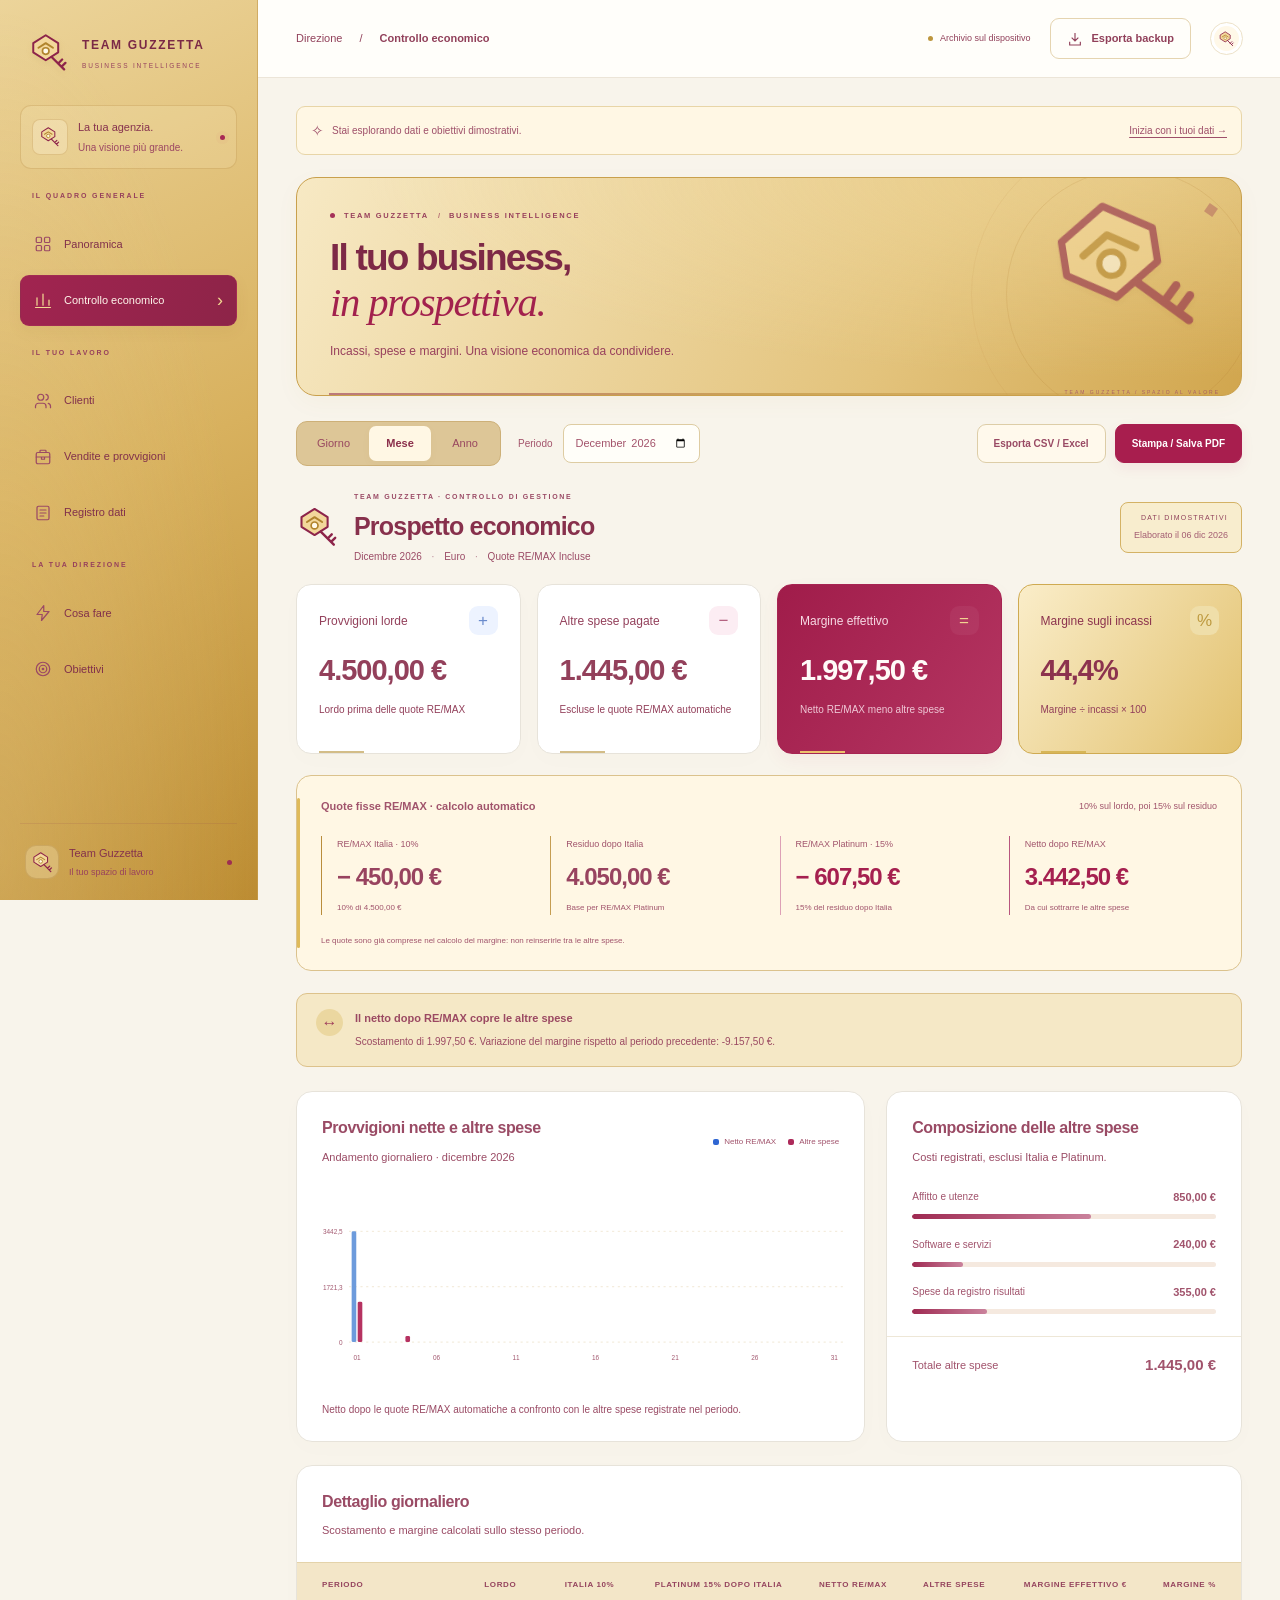
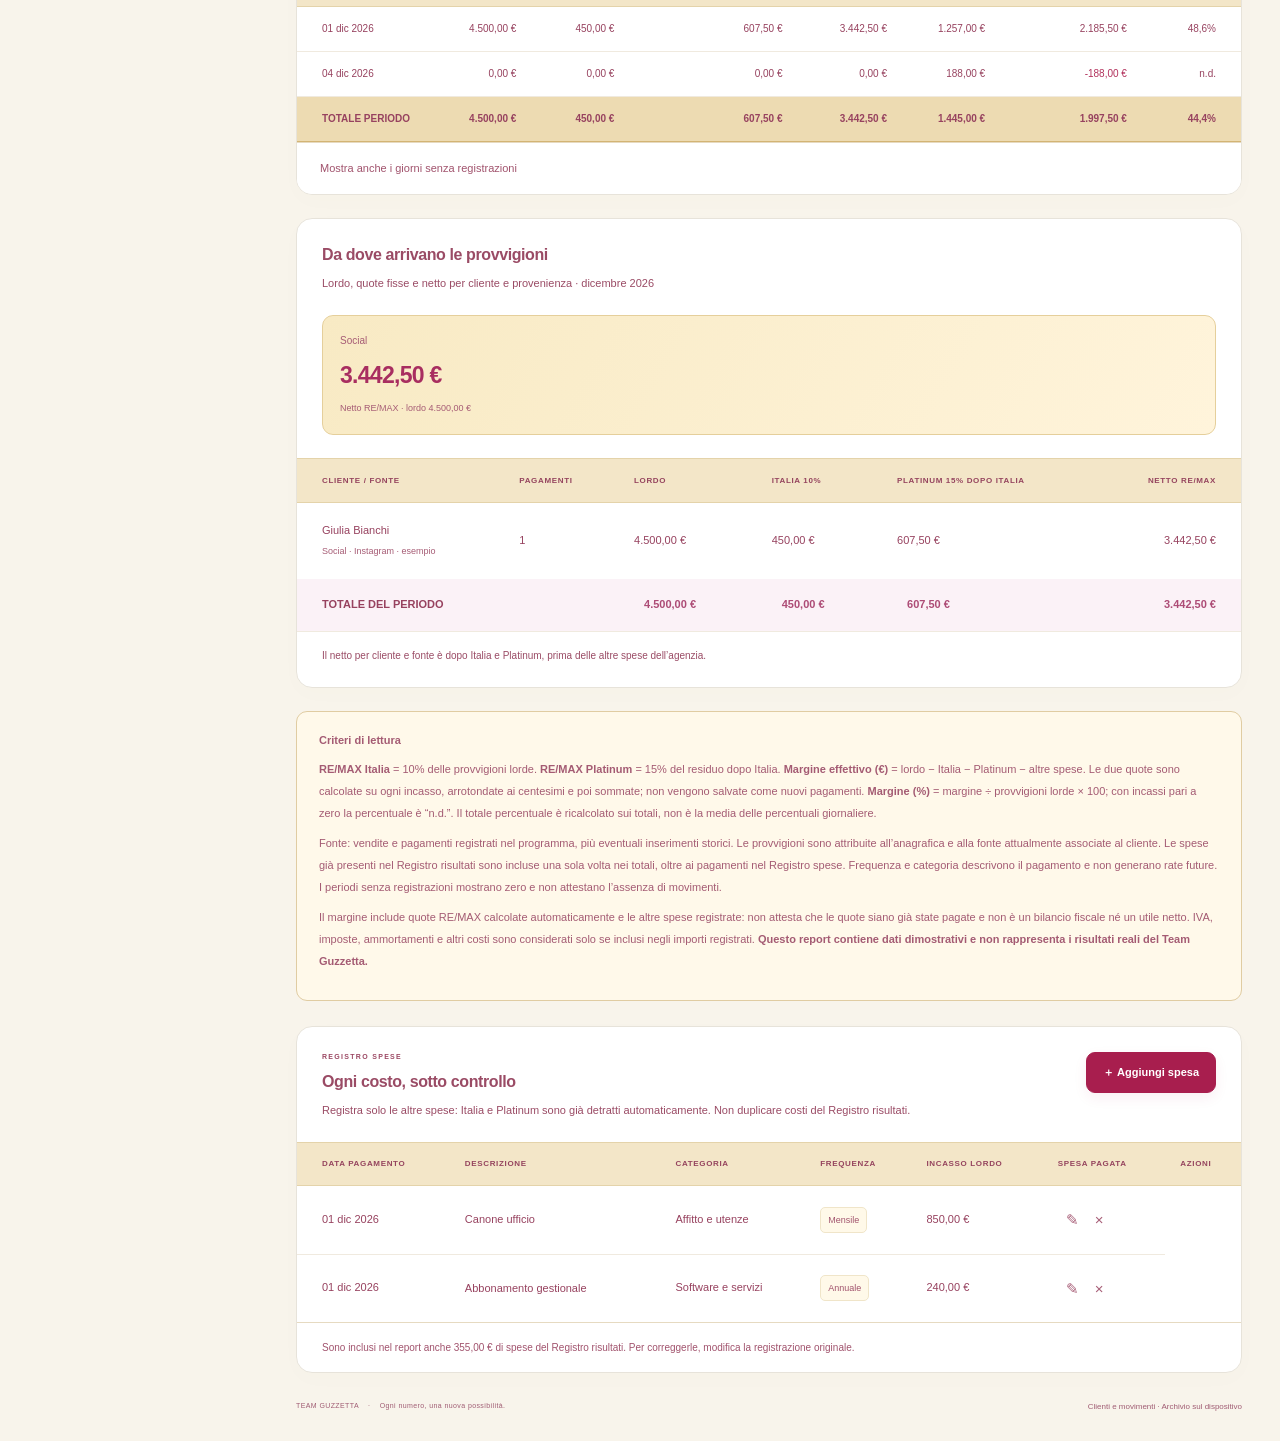
==== commit b8b186f7: "Use deeper gold, burgundy text and a new architectural key logo" ====
--- a/TEAM-GUZZETTA-STATISTICHE-APRI.html
+++ b/TEAM-GUZZETTA-STATISTICHE-APRI.html
@@ -1,5 +1,5 @@
 <!doctype html>
-<html lang="it"><head><meta charset="utf-8"><meta name="viewport" content="width=device-width,initial-scale=1"><meta name="theme-color" content="#e6c775"><link rel="icon" href="data:image/svg+xml,%3Csvg%20xmlns%3D%22http%3A//www.w3.org/2000/svg%22%20viewBox%3D%220%200%2064%2064%22%20fill%3D%22none%22%3E%3Cpath%20d%3D%22M9%2050V26L28%2013l19%2013v24H34V35H22v15H9Z%22%20fill%3D%22%23f0d590%22%20stroke%3D%22%23a32954%22%20stroke-width%3D%222.5%22%20stroke-linejoin%3D%22round%22/%3E%3Cpath%20d%3D%22M23%2038V15L42%203l16%2012v23H46V24H35v14H23Z%22%20fill%3D%22%23fff7dd%22%20stroke%3D%22%23b78c30%22%20stroke-width%3D%222.5%22%20stroke-linejoin%3D%22round%22/%3E%3Cpath%20d%3D%22M23%2038V26l12-8%2012%208v24H34V35H22%22%20stroke%3D%22%23a32954%22%20stroke-width%3D%222.5%22%20stroke-linejoin%3D%22round%22/%3E%3Cpath%20d%3D%22M8%2058h50%22%20stroke%3D%22%23b78c30%22%20stroke-width%3D%222.5%22%20stroke-linecap%3D%22round%22/%3E%3C/svg%3E"><title>Team Guzzetta · Direzione</title><style>:root{--nav:#112451;--nav-bottom:#101d3c;--ink:#172f57;--muted:#71829e;--paper:#f0f3f9;--line:#e5eaf3;--blue:#255bd4;--blue-soft:#eef3ff;--burgundy:#a81e4e;--burgundy-soft:#fbedf3;--gold:#dfb64e;--gold-soft:#fff8e6;--shadow:0 8px 28px #233b6a05;--radius:18px;color-scheme:light}*{box-sizing:border-box}body{margin:0;font:14px/1.5 'Segoe UI',Arial,sans-serif;color:var(--ink);background:var(--paper);-webkit-font-smoothing:antialiased}button,input,select,textarea{font:inherit}button{cursor:pointer;transition:background .18s,box-shadow .18s,transform .18s}button:focus-visible,a:focus-visible{outline:3px solid #e4be61;outline-offset:3px}button:disabled{cursor:default;opacity:.4}a{color:inherit;text-decoration:none}button svg{flex-shrink:0;vertical-align:middle}svg{display:block}[hidden]{display:none!important}
+<html lang="it"><head><meta charset="utf-8"><meta name="viewport" content="width=device-width,initial-scale=1"><meta name="theme-color" content="#c59a42"><link rel="icon" href="data:image/svg+xml,%3Csvg%20xmlns%3D%22http%3A//www.w3.org/2000/svg%22%20viewBox%3D%220%200%2064%2064%22%20fill%3D%22none%22%3E%3Cpath%20d%3D%22M8%2031V17L27%205l19%2012v14L27%2043%208%2031Z%22%20fill%3D%22%23f3d79b%22%20stroke%3D%22%238d244a%22%20stroke-width%3D%223%22%20stroke-linejoin%3D%22round%22/%3E%3Cpath%20d%3D%22m16%2024%2011-7%2011%207%22%20stroke%3D%22%23b1842d%22%20stroke-width%3D%223%22%20stroke-linecap%3D%22round%22%20stroke-linejoin%3D%22round%22/%3E%3Ccircle%20cx%3D%2227%22%20cy%3D%2229%22%20r%3D%225%22%20fill%3D%22%23fff9e9%22%20stroke%3D%22%23b1842d%22%20stroke-width%3D%222.5%22/%3E%3Cpath%20d%3D%22m36%2038%2019%2019m-9-9%206-6m-1%2011%206-6%22%20stroke%3D%22%238d244a%22%20stroke-width%3D%223.5%22%20stroke-linecap%3D%22round%22%20stroke-linejoin%3D%22round%22/%3E%3C/svg%3E"><title>Team Guzzetta · Direzione</title><style>:root{--nav:#112451;--nav-bottom:#101d3c;--ink:#172f57;--muted:#71829e;--paper:#f0f3f9;--line:#e5eaf3;--blue:#255bd4;--blue-soft:#eef3ff;--burgundy:#a81e4e;--burgundy-soft:#fbedf3;--gold:#dfb64e;--gold-soft:#fff8e6;--shadow:0 8px 28px #233b6a05;--radius:18px;color-scheme:light}*{box-sizing:border-box}body{margin:0;font:14px/1.5 'Segoe UI',Arial,sans-serif;color:var(--ink);background:var(--paper);-webkit-font-smoothing:antialiased}button,input,select,textarea{font:inherit}button{cursor:pointer;transition:background .18s,box-shadow .18s,transform .18s}button:focus-visible,a:focus-visible{outline:3px solid #e4be61;outline-offset:3px}button:disabled{cursor:default;opacity:.4}a{color:inherit;text-decoration:none}button svg{flex-shrink:0;vertical-align:middle}svg{display:block}[hidden]{display:none!important}
 .sidebar{position:fixed;inset:0 auto 0 0;width:258px;background:radial-gradient(ellipse at 0 100%,#6f1f521f,transparent 65%),linear-gradient(170deg,var(--nav),var(--nav-bottom));padding:29px 20px 0;display:flex;flex-direction:column;color:#e5edff;overflow-y:auto;z-index:3}.sidebar>*{flex-shrink:0}.logo{display:flex;align-items:center;gap:12px;padding:0 8px;font-size:12px;font-weight:700;letter-spacing:1.7px}.logo small{font-size:6.5px;font-weight:500;letter-spacing:1.8px;color:#96a8cb;display:block;margin-top:7px}.space-label{display:flex;align-items:center;gap:10px;margin:34px 0 24px;padding:13px 11px;border:1px solid #ffffff0e;border-radius:11px;background:#ffffff04;font-size:11px;font-weight:500}.space-label>span{font-size:10px;background:#ffffff09;border:1px solid #ffffff0b;color:#d3bd84;padding:10px 7px;border-radius:8px}.space-label small{display:block;font-weight:400;font-size:10px;color:#8c9fbe;margin-top:4px}.space-label>i{width:5px;height:5px;background:#e5bd64;border-radius:50%;margin-left:auto;box-shadow:0 0 0 4px #e5bd6408}.nav-label{font-size:7px;font-weight:600;letter-spacing:1.9px;color:#7a90b5;margin:21px 12px 12px}nav{display:grid;gap:5px}nav .nav-label:first-child{margin-top:0}nav button{display:flex;align-items:center;gap:12px;padding:12px 13px;width:100%;text-align:left;background:none;border:1px solid transparent;border-radius:9px;color:#a6b7d7;font-size:11px;font-weight:500;min-height:45px}nav button>span:first-child{width:18px;color:#91a9d1;flex-shrink:0}nav button svg{height:18px;width:18px}.nav-arrow{margin-left:auto;font-size:18px;font-weight:300;opacity:0;color:#f0d38d}nav button:hover{background:#ffffff06;color:#fff}nav button.active{background:linear-gradient(105deg,#a72251,#8c214d);border-color:#ba4e7433;color:#fff6f9;box-shadow:0 5px 16px #080f2512}nav button.active>span:first-child{color:#f2d38c}nav button.active .nav-arrow{opacity:1}.sidebar-quote{position:relative;padding:25px 14px 19px;margin-top:22px;border-top:1px solid #ffffff0a}.sidebar-quote>span{font-size:29px;color:#ddba62}.sidebar-quote p{font:italic 20px/1.55 Georgia,serif;color:#dce4f6;margin:10px 0 17px}.sidebar-quote small{font-size:6.5px;letter-spacing:1.6px;color:#7d94bb}.side-footer{display:flex;align-items:center;gap:10px;font-size:11px;margin-top:auto;padding:21px 5px;border-top:1px solid #ffffff0a}.avatar{display:flex;align-items:center;justify-content:center;width:34px;height:34px;border-radius:11px;background:#ffffff0a;color:#e3c779;font-size:10px}.side-footer small{font-size:9px;color:#8096ba;display:block;margin-top:4px}.side-footer>i{width:5px;height:5px;background:#d4b461;border-radius:50%;margin-left:auto}
 .app{margin-left:258px}header{height:78px;display:flex;align-items:center;justify-content:space-between;padding:0 38px;background:#ffffffd9;border-bottom:1px solid var(--line);backdrop-filter:blur(12px)}.breadcrumb{display:flex;gap:17px;align-items:center;font-size:11px}.breadcrumb-home{color:#95a2ba}.breadcrumb-separator{color:#c5cddd}#crumb{font-weight:600;color:#4c648a}.header-end{display:flex;align-items:center;gap:20px}.local-dot{display:flex;align-items:center;gap:7px;font-size:9px;color:#889ab5}.local-dot:before{content:'';width:5px;height:5px;background:#d4b25a;border-radius:50%}.header-avatar{width:31px;height:31px;display:flex;align-items:center;justify-content:center;background:#f1e7ed;color:#a45c7c;border:3px solid white;outline:1px solid #ede8ee;border-radius:50%;font-size:9px;font-weight:650}.btn{border:1px solid #dfe6f2;border-radius:9px;background:#fff;color:#5071a6;font-size:11px;font-weight:600;padding:11px 16px;display:inline-flex;align-items:center;justify-content:center;gap:8px;white-space:nowrap;min-height:39px}.btn:hover{background:#f3f6fe;border-color:#bed0ee;transform:translateY(-1px)}.btn.primary{background:var(--burgundy);border-color:var(--burgundy);color:#fff;box-shadow:0 5px 14px #a81e4e12}.btn.primary:hover{background:#8d1641;border-color:#8d1641}.btn.income-action{background:var(--blue);border-color:var(--blue);color:white;box-shadow:0 5px 14px #255bd412}.btn.income-action:hover{background:#1749b8}.btn.expense-action{background:var(--burgundy);border-color:var(--burgundy);color:#fff;box-shadow:0 5px 14px #a81e4e12}.btn.expense-action:hover{background:#8f1742}.movement-actions{position:relative;z-index:1;display:flex;gap:10px;align-items:center;flex-shrink:0}.movement-actions .btn>span{font-size:19px;line-height:12px}.icon-btn{border:0;background:none;border-radius:6px;padding:6px 8px;color:#8d9fbc;font-size:15px;line-height:1.3}.icon-btn:hover{background:var(--blue-soft);color:#2b5ab5}.text-btn{width:100%;display:flex;align-items:center;justify-content:space-between;padding:17px 23px;background:#fff;border:0;border-top:1px solid var(--line);color:#5277b9;font-size:11px;font-weight:500}.text-btn:hover{background:#f8faff}
 main{max-width:1600px;margin:auto;padding:28px 38px}.notice{display:flex;align-items:center;flex-wrap:wrap;gap:8px;background:#fffbef;border:1px solid #f0e4c0;border-radius:9px;padding:10px 14px;font-size:10px;color:#a58e51;line-height:1.8;margin-bottom:22px}.notice>span{font-size:15px;color:#c9a24f}.notice button{margin-left:auto;font-size:10px;color:#b96a78;padding:0;border:0;background:none;text-decoration:underline;text-underline-offset:3px}.notice.danger{background:#fff0f3;color:#ac647a;border-color:#f1d5df}.page-heading{position:relative;isolation:isolate;display:flex;align-items:center;justify-content:space-between;gap:25px;overflow:hidden;min-height:204px;padding:32px 33px;background:radial-gradient(ellipse at 90% 10%,#2b4c8a55,transparent 60%),linear-gradient(120deg,#142c5d,#203b70);border:1px solid #263f72;border-radius:20px;box-shadow:var(--shadow);margin-bottom:25px}.hero-copy{position:relative;z-index:1;max-width:68%}.eyebrow{font-size:7.5px;letter-spacing:1.7px;font-weight:650;color:#9a89a1;display:flex;align-items:center;gap:9px;margin-bottom:16px}.hero-live{display:inline-block;flex-shrink:0;width:5px;height:5px;background:var(--gold);border-radius:50%}.hero-slash{color:#c3b2c6;letter-spacing:0}.page-heading h1{font:650 37px/1.14 'Segoe UI',Arial,sans-serif;letter-spacing:-1.8px;color:#f7f9ff;margin:0 0 14px;max-width:640px}.page-heading p{font-size:12px;line-height:1.9;color:#aabbdc;margin:0;max-width:570px}.page-heading>.btn{position:relative;z-index:1}.page-heading:after{content:'';position:absolute;left:32px;bottom:0;right:32px;height:2px;background:linear-gradient(90deg,var(--gold),#c97a96 25%,transparent 75%);opacity:.65}.hero-art{position:absolute;width:300px;height:230px;right:-13px;bottom:-13px;color:#dfbd71;pointer-events:none;z-index:0;opacity:.9}.hero-art>svg{position:absolute;right:5px;bottom:30px;width:230px;height:135px;opacity:.4}.art-orbit{position:absolute;border:1px solid #d5b86320;border-radius:50%;width:250px;height:250px;top:-9px;right:-2px}.orbit-two{height:320px;width:320px;top:-44px;right:-37px;border-color:#d5b86312}.art-caption{position:absolute;bottom:12px;right:34px;font-size:5px;letter-spacing:2px;color:#b4b5c2}.art-gold-square{position:absolute;height:10px;width:10px;background:#e7c76e;transform:rotate(35deg);top:27px;right:38px;opacity:.5}.period-bar{display:flex;align-items:center;justify-content:space-between;gap:18px;border-bottom:1px solid #e0e6f1;padding-bottom:17px;margin-bottom:22px}.period{display:flex;align-items:center;gap:14px}.period>span{font-size:8px;letter-spacing:1.1px;color:#91a0b8}.period input,.finance-date input{font-size:11px;color:#5575a3;background:white;border:1px solid #dce5f3;border-radius:8px;padding:9px 11px}.period-note{display:flex;align-items:center;gap:8px;font-size:10px;color:#9aa9bf}.period-note>i{height:3px;width:3px;background:#bdc8d9;border-radius:50%}.hide-period{display:none}
@@ -17,10 +17,14 @@
 @page{size:A4 landscape;margin:12mm}@media print{*{-webkit-print-color-adjust:exact!important;print-color-adjust:exact!important;animation:none!important;box-shadow:none!important}html,body{background:#fff!important;color:#1b355d!important;font-size:10pt}.sidebar,header,footer,.notice,.page-heading,.period-bar,.finance-toolbar,.expense-ledger,#toast,dialog,.toggle-empty{display:none!important}.app{margin:0!important}main{padding:0!important;max-width:none!important}#finance-report{display:block;width:100%}.report-heading{padding:0 0 6mm;border-bottom:1px solid #d5b75a;margin-bottom:4mm;break-inside:avoid}.report-heading h2{font-size:22pt}.report-heading .eyebrow{font-size:7pt}.report-heading p{font-size:9pt}.report-stamp{font-size:7pt;padding:3mm}.report-stamp small{font-size:7pt}.economic-kpis{display:grid;grid-template-columns:repeat(4,1fr);gap:3mm;margin-bottom:4mm}.economic-kpis .kpi{padding:4mm;break-inside:avoid;border-radius:3mm}.economic-kpis .kpi>strong{font-size:20pt;margin:3mm 0;letter-spacing:-.5px}.economic-kpis .kpi-label{font-size:8pt}.economic-kpis .kpi p{font-size:7pt;min-height:0;line-height:1.6}.royalty-breakdown{padding:3mm 4mm;margin-bottom:4mm;break-inside:avoid;border-radius:3mm}.royalty-title{flex-direction:row;align-items:center;margin-bottom:3mm}.royalty-title strong{font-size:8pt}.royalty-title>span{font-size:7pt}.royalty-steps{grid-template-columns:repeat(4,1fr);gap:3mm}.royalty-steps span{font-size:7pt}.royalty-steps strong{font-size:15pt;margin:2mm 0}.royalty-steps small{font-size:6.5pt}.royalty-breakdown>p{font-size:6.5pt;margin-top:3mm}.economic-callout{padding:3mm 4mm;margin-bottom:4mm;break-inside:avoid}.economic-callout>span{display:none}.economic-callout strong{font-size:8pt}.economic-callout p{font-size:7pt}.report-grid{display:grid;grid-template-columns:1.5fr 1fr;gap:4mm;margin-bottom:5mm;break-inside:avoid}.panel{border:1px solid #e0e5ee;border-radius:3mm}.panel-head{padding:4mm 4mm 2mm}.panel h2{font-size:11pt}.panel-head p{font-size:7pt;line-height:1.6}.economic-chart{height:43mm;min-height:0}.axis{font-size:10px}.chart-legend{font-size:6.5pt}.panel-footnote{font-size:6.5pt;line-height:1.6;margin:2mm 4mm 3mm}.cost-list{padding:1mm 4mm;display:block}.cost-row{margin-bottom:3mm}.cost-row>div:first-child,.cost-row strong{font-size:7pt}.cost-total{padding:3mm 4mm;font-size:8pt}.cost-total strong{font-size:10pt}.financial-detail{overflow:visible;border:0;margin-bottom:4mm}.financial-detail .panel-head{padding-left:0}.table-wrap{overflow:visible!important}.financial-table,.attribution-report table{width:100%;table-layout:fixed}.financial-table thead,.attribution-report thead{display:table-header-group}.financial-table tfoot{display:table-row-group}.financial-table tr,.attribution-report tr{break-inside:avoid}.financial-table .no-entries{display:table-row}.financial-table th,.attribution-report th{font-size:6pt;padding:2mm!important;white-space:normal;min-width:0;line-height:1.5}.financial-table td{font-size:7pt;padding:1.8mm!important;letter-spacing:-.2px}.attribution-report{overflow:visible;border:0;break-inside:auto;margin:4mm 0}.attribution-report .panel-head{padding:3mm 0}.attribution-sources{grid-template-columns:repeat(3,1fr);gap:3mm;padding:0 0 3mm}.attribution-sources>div{padding:3mm;break-inside:avoid}.attribution-sources span{font-size:7pt}.attribution-sources strong{font-size:13pt;margin-top:2mm}.attribution-sources small{font-size:6.5pt}.attribution-report td{font-size:7pt;padding:2mm!important;white-space:normal;overflow-wrap:anywhere}.attribution-report td small{font-size:6.5pt}.attribution-report .notes{max-width:none}.methodology{padding:3mm 4mm;break-inside:avoid;margin:3mm 0 0;border-radius:2mm}.methodology h3{font-size:8pt}.methodology p{font-size:7pt;line-height:1.5}.negative{color:#ad2852!important}.economic-kpis .featured .negative{color:#ffe59c!important}}
 
 .page-heading .eyebrow{color:#d7c593}.page-heading .hero-slash{color:#7589ad}.page-heading h1 em{font:italic 500 1.1em Georgia,serif;color:#edc979;letter-spacing:-1.2px}/* Portale: dorato luminoso, bordò e blu solo per le entrate. */
-:root{--nav:#f4e3ae;--nav-bottom:#ddba5b;--ink:#59462d;--paper:#f8f6f0;--line:#eae4d6;--blue:#3977d4;--blue-soft:#f1f6ff;--gold:#c19a3e;--gold-soft:#fff8e4;--shadow:0 8px 28px #80602a04}body{background:var(--paper)}.sidebar{background:radial-gradient(ellipse at 0 100%,#fdf6dc77,transparent 75%),linear-gradient(155deg,#f8eac2,#ebd08a 50%,#ddba5b);color:#6d532b;border-right:1px solid #d8ba7380}.logo{color:#774924}.logo small{color:#a28550}.brand-symbol{display:flex;align-items:center;justify-content:center;flex-shrink:0;width:42px;height:48px}.brand-symbol svg{width:42px;height:48px}.space-label{background:#fff9e840;border-color:#cfae5d40;color:#856a37}.space-label>span{background:#fff7dc88;border-color:#d2b47255;padding:6px;border-radius:8px}.space-label>span svg{width:22px;height:22px}.space-label small{color:#a58b55}.space-label>i{background:#a82954;box-shadow:0 0 0 4px #a8295407}.nav-label{color:#a88a50}nav button{color:#8d6e37}nav button>span:first-child{color:#ac8b49}nav button:hover{background:#fff8e63d;color:#765328}nav button.active{background:linear-gradient(110deg,#a42654,#8d234b);color:#fff5e8;border-color:#a9395e44;box-shadow:0 5px 15px #7d4d2710}nav button.active>span:first-child{color:#f3d992}.nav-arrow{color:#f3d992}.sidebar-quote{border-color:#a6853d24}.sidebar-quote>span{color:#aa3657}.sidebar-quote p{color:#937046}.sidebar-quote small{color:#af9157}.side-footer{color:#855f30;border-color:#aa894028}.side-footer small{color:#ac8c50}.side-footer>i{background:#a52b56}.avatar{background:#fff6da55;border:1px solid #ceb06755;color:#a77837}.avatar svg{width:23px;height:23px}.header-avatar{background:#fff8e8;border-color:white;outline-color:#ede2c9;padding:4px}.header-avatar svg{height:22px;width:22px}header{background:#fffefa;border-color:#ece5d8}.breadcrumb-home{color:#b1a184}#crumb{color:#8c744c}.breadcrumb-separator{color:#d6c8ad}.local-dot{color:#b3a381}.local-dot:before{background:#bd963e}.header-end .btn{border-color:#e9dfc9;color:#9f854e;background:#fffefa}.header-end .btn:hover{background:#fff6dc}.page-heading{background:radial-gradient(ellipse at 90% 0,#fff8df88,transparent 65%),linear-gradient(110deg,#fff5d5,#f2dda0 65%,#e9c972);border-color:#e4c777;box-shadow:0 7px 24px #a5843607}.page-heading h1{color:#71552d}.page-heading h1 em{color:#ab2d58}.page-heading p{color:#aa8c50}.page-heading .eyebrow{color:#b19353}.page-heading .hero-slash{color:#cbb16e}.hero-live{background:#a53259}.page-heading:after{background:linear-gradient(90deg,#a52b54,#cfa949 40%,transparent 85%);opacity:.55}.portal-art{opacity:.7;color:#b5872a}.portal-watermark{position:absolute;right:52px;top:1px;width:155px;height:180px;opacity:.55;transform:rotate(-7deg)}.portal-watermark svg{width:100%;height:100%}.art-orbit{border-color:#bc8c3229}.orbit-two{border-color:#bc8c3214}.art-gold-square{background:#a82d56;opacity:.4}.art-caption{color:#af8d4a}.kpi,.panel{border-color:#e7e3da;box-shadow:0 6px 22px #74603d04}.kpi:after{background:#d3bd87}.kpi-label{color:#9b927e}.kpi>strong{color:#856d43}.kpi.featured .kpi-label{color:#f3d4df}.kpi.featured>strong{color:#fffaf9}.report-heading h2{color:#8b6b3c}.report-heading p{color:#b7a481}.report-heading .eyebrow{color:#b47b8d}.report-stamp{background:#fff8e6;border-color:#e8d399;color:#b49b60}.report-stamp small{color:#beaa7d}.panel h2{color:#87714e}.panel-head p{color:#b0a38b}.panel-head select{color:#a59168;border-color:#e7ddc7}.segmented{background:#eee5cf;border-color:#e4d7b6}.segmented button{color:#b4a077}.segmented button.active{color:#9f803d;background:#fffcf3;box-shadow:0 3px 8px #9675380a}.finance-date{color:#b5a381}.finance-date input,.period input{color:#a48a52;border-color:#e9ddc3;background:#fffef9}.report-actions .btn:not(.primary){color:#9a834f;border-color:#e7ddc6;background:#fffdf6}.report-actions .btn:not(.primary):hover{background:#fff6db}.period-bar{border-color:#e9e0ce}.period>span,.period-note{color:#b7a789}.royalty-breakdown{background:#fffdf6;border-color:#e6d7b3}.royalty-steps>div:nth-child(2) strong{color:#a2884a}.economic-kpis .kpi:nth-child(4){background:linear-gradient(125deg,#fff7dc,#f3df9f);border-color:#e5cf8e}.economic-kpis .kpi:nth-child(4)>strong{color:#a7822c}.royalty-title strong{color:#ae8b3d}.economic-callout{background:#fbf6e8;border-color:#eadfc2}.economic-callout>span{background:#f1e6c7;color:#b49a54}.economic-callout strong{color:#a38b51}.economic-callout p{color:#b4a17b}.economic-callout.loss{background:#fff0f5;border-color:#efd6e1}.economic-callout.loss strong{color:#b35278}.economic-callout.loss p{color:#c087a0}.economic-callout.loss>span{background:#f6dce7;color:#bd5f82}.report-grid .financial-chart .income-bar{fill:#6d9bdc}.axis{fill:#b6a788}.gridline{stroke:#f0eadb}.methodology{background:#fffdf7;border-color:#e9dfc6}.methodology h3{color:#b59c64}.cost-total{border-color:#eee7d7}.financial-table th{background:#f8f3e6;color:#b39d71;border-color:#eee5d2}.financial-table tfoot td{background:#f6edda;color:#a68a50;border-color:#e6d8b6}.table-wrap th{background:#f8f4e9;color:#b19d74;border-color:#ede5d3}.table-wrap tbody tr:hover{background:#fffdf8}.table-wrap td{border-color:#f0eadf}.client-name-btn{color:#9b7745}.client-table a{color:#a69068}.field{color:#a48f68}.field input,.field textarea,.field select{background:#fffefa;border-color:#e9e0cd;color:#8e784f}.field input:focus,.field textarea:focus,.field select:focus{outline-color:#d7bb76}.field input::placeholder,.field textarea::placeholder{color:#cabda2}.hint{color:#b5a485}.text-btn{color:#a68b4f}.text-btn:hover{background:#fff9e9}.dialog-head h2{color:#976e3d}dialog{border-color:#e9dfc9}dialog::backdrop{background:#68552d55}.btn.income-action,.btn.income-action:hover{background:#477ed0;border-color:#477ed0}.income-column{color:#5b87ca}.movement-kind{background:#f2f6ff;border-color:#dee7fa}.movement-kind.expense{background:#fff5f8;border-color:#f1dce6}.attribution-sources>div{background:linear-gradient(120deg,#fff7e5,#fffaf0);border-color:#eee0bf}.attribution-sources span{color:#b79b61}.client-income-total{background:#fff8eb;border-color:#edddbc}.client-details dt{color:#bba785}.client-details dd{color:#9a8052}footer{color:#b7a889}.comparison-note{color:#b4a98f}.notice{background:#fffcf3;border-color:#eee2c1}.brand-symbol svg,.portal-watermark svg{filter:drop-shadow(0 3px 3px #9f733709)}@media(max-width:1250px) and (min-width:821px){.brand-symbol{width:35px;height:42px}.brand-symbol svg{width:35px;height:42px}.portal-watermark{right:65px;width:140px;height:170px}}@media(max-width:820px){.sidebar{background:linear-gradient(105deg,#f7e7b7,#e7c879);border-bottom:1px solid #dbba6b80}.brand-symbol{width:34px;height:40px}.brand-symbol svg{width:34px;height:40px}.portal-art{opacity:.4}.portal-watermark{right:53px;top:14px;width:130px;height:155px}.page-heading h1{color:#71552d}.page-heading p{color:#aa8c50}}@media print{html,body{color:#796343!important}.report-heading{border-color:#d7b96c}.panel{border-color:#e5ddcc}.panel h2{color:#8b744c}.financial-table th{color:#a88f5d}.economic-kpis .featured>strong{color:#fffaf9}.economic-kpis .kpi p{color:#a89a7c}.economic-kpis .featured p{color:#ebbacd}}
+:root{--nav:#f4e3ae;--nav-bottom:#ddba5b;--ink:#59462d;--paper:#f8f6f0;--line:#eae4d6;--blue:#3977d4;--blue-soft:#f1f6ff;--gold:#c19a3e;--gold-soft:#fff8e4;--shadow:0 8px 28px #80602a04}body{background:var(--paper)}.sidebar{background:radial-gradient(ellipse at 0 100%,#fdf6dc77,transparent 75%),linear-gradient(155deg,#f8eac2,#ebd08a 50%,#ddba5b);color:#6d532b;border-right:1px solid #d8ba7380}.logo{color:#774924}.logo small{color:#a28550}.brand-symbol{display:flex;align-items:center;justify-content:center;flex-shrink:0;width:42px;height:48px}.brand-symbol svg{width:42px;height:48px}.space-label{background:#fff9e840;border-color:#cfae5d40;color:#856a37}.space-label>span{background:#fff7dc88;border-color:#d2b47255;padding:6px;border-radius:8px}.space-label>span svg{width:22px;height:22px}.space-label small{color:#a58b55}.space-label>i{background:#a82954;box-shadow:0 0 0 4px #a8295407}.nav-label{color:#a88a50}nav button{color:#8d6e37}nav button>span:first-child{color:#ac8b49}nav button:hover{background:#fff8e63d;color:#765328}nav button.active{background:linear-gradient(110deg,#a42654,#8d234b);color:#fff5e8;border-color:#a9395e44;box-shadow:0 5px 15px #7d4d2710}nav button.active>span:first-child{color:#f3d992}.nav-arrow{color:#f3d992}.sidebar-quote{border-color:#a6853d24}.sidebar-quote>span{color:#aa3657}.sidebar-quote p{color:#937046}.sidebar-quote small{color:#af9157}.side-footer{color:#855f30;border-color:#aa894028}.side-footer small{color:#ac8c50}.side-footer>i{background:#a52b56}.avatar{background:#fff6da55;border:1px solid #ceb06755;color:#a77837}.avatar svg{width:23px;height:23px}.header-avatar{background:#fff8e8;border-color:white;outline-color:#ede2c9;padding:4px}.header-avatar svg{height:22px;width:22px}header{background:#fffefa;border-color:#ece5d8}.breadcrumb-home{color:#b1a184}#crumb{color:#8c744c}.breadcrumb-separator{color:#d6c8ad}.local-dot{color:#b3a381}.local-dot:before{background:#bd963e}.header-end .btn{border-color:#e9dfc9;color:#9f854e;background:#fffefa}.header-end .btn:hover{background:#fff6dc}.page-heading{background:radial-gradient(ellipse at 90% 0,#fff8df88,transparent 65%),linear-gradient(110deg,#fff5d5,#f2dda0 65%,#e9c972);border-color:#e4c777;box-shadow:0 7px 24px #a5843607}.page-heading h1{color:#71552d}.page-heading h1 em{color:#ab2d58}.page-heading p{color:#aa8c50}.page-heading .eyebrow{color:#b19353}.page-heading .hero-slash{color:#cbb16e}.hero-live{background:#a53259}.page-heading:after{background:linear-gradient(90deg,#a52b54,#cfa949 40%,transparent 85%);opacity:.55}.identity-art{opacity:.7;color:#b5872a}.brand-watermark{position:absolute;right:52px;top:1px;width:155px;height:180px;opacity:.55;transform:rotate(-7deg)}.brand-watermark svg{width:100%;height:100%}.art-orbit{border-color:#bc8c3229}.orbit-two{border-color:#bc8c3214}.art-gold-square{background:#a82d56;opacity:.4}.art-caption{color:#af8d4a}.kpi,.panel{border-color:#e7e3da;box-shadow:0 6px 22px #74603d04}.kpi:after{background:#d3bd87}.kpi-label{color:#9b927e}.kpi>strong{color:#856d43}.kpi.featured .kpi-label{color:#f3d4df}.kpi.featured>strong{color:#fffaf9}.report-heading h2{color:#8b6b3c}.report-heading p{color:#b7a481}.report-heading .eyebrow{color:#b47b8d}.report-stamp{background:#fff8e6;border-color:#e8d399;color:#b49b60}.report-stamp small{color:#beaa7d}.panel h2{color:#87714e}.panel-head p{color:#b0a38b}.panel-head select{color:#a59168;border-color:#e7ddc7}.segmented{background:#eee5cf;border-color:#e4d7b6}.segmented button{color:#b4a077}.segmented button.active{color:#9f803d;background:#fffcf3;box-shadow:0 3px 8px #9675380a}.finance-date{color:#b5a381}.finance-date input,.period input{color:#a48a52;border-color:#e9ddc3;background:#fffef9}.report-actions .btn:not(.primary){color:#9a834f;border-color:#e7ddc6;background:#fffdf6}.report-actions .btn:not(.primary):hover{background:#fff6db}.period-bar{border-color:#e9e0ce}.period>span,.period-note{color:#b7a789}.royalty-breakdown{background:#fffdf6;border-color:#e6d7b3}.royalty-steps>div:nth-child(2) strong{color:#a2884a}.economic-kpis .kpi:nth-child(4){background:linear-gradient(125deg,#fff7dc,#f3df9f);border-color:#e5cf8e}.economic-kpis .kpi:nth-child(4)>strong{color:#a7822c}.royalty-title strong{color:#ae8b3d}.economic-callout{background:#fbf6e8;border-color:#eadfc2}.economic-callout>span{background:#f1e6c7;color:#b49a54}.economic-callout strong{color:#a38b51}.economic-callout p{color:#b4a17b}.economic-callout.loss{background:#fff0f5;border-color:#efd6e1}.economic-callout.loss strong{color:#b35278}.economic-callout.loss p{color:#c087a0}.economic-callout.loss>span{background:#f6dce7;color:#bd5f82}.report-grid .financial-chart .income-bar{fill:#6d9bdc}.axis{fill:#b6a788}.gridline{stroke:#f0eadb}.methodology{background:#fffdf7;border-color:#e9dfc6}.methodology h3{color:#b59c64}.cost-total{border-color:#eee7d7}.financial-table th{background:#f8f3e6;color:#b39d71;border-color:#eee5d2}.financial-table tfoot td{background:#f6edda;color:#a68a50;border-color:#e6d8b6}.table-wrap th{background:#f8f4e9;color:#b19d74;border-color:#ede5d3}.table-wrap tbody tr:hover{background:#fffdf8}.table-wrap td{border-color:#f0eadf}.client-name-btn{color:#9b7745}.client-table a{color:#a69068}.field{color:#a48f68}.field input,.field textarea,.field select{background:#fffefa;border-color:#e9e0cd;color:#8e784f}.field input:focus,.field textarea:focus,.field select:focus{outline-color:#d7bb76}.field input::placeholder,.field textarea::placeholder{color:#cabda2}.hint{color:#b5a485}.text-btn{color:#a68b4f}.text-btn:hover{background:#fff9e9}.dialog-head h2{color:#976e3d}dialog{border-color:#e9dfc9}dialog::backdrop{background:#68552d55}.btn.income-action,.btn.income-action:hover{background:#477ed0;border-color:#477ed0}.income-column{color:#5b87ca}.movement-kind{background:#f2f6ff;border-color:#dee7fa}.movement-kind.expense{background:#fff5f8;border-color:#f1dce6}.attribution-sources>div{background:linear-gradient(120deg,#fff7e5,#fffaf0);border-color:#eee0bf}.attribution-sources span{color:#b79b61}.client-income-total{background:#fff8eb;border-color:#edddbc}.client-details dt{color:#bba785}.client-details dd{color:#9a8052}footer{color:#b7a889}.comparison-note{color:#b4a98f}.notice{background:#fffcf3;border-color:#eee2c1}.brand-symbol svg,.brand-watermark svg{filter:drop-shadow(0 3px 3px #9f733709)}@media(max-width:1250px) and (min-width:821px){.brand-symbol{width:35px;height:42px}.brand-symbol svg{width:35px;height:42px}.brand-watermark{right:65px;width:140px;height:170px}}@media(max-width:820px){.sidebar{background:linear-gradient(105deg,#f7e7b7,#e7c879);border-bottom:1px solid #dbba6b80}.brand-symbol{width:34px;height:40px}.brand-symbol svg{width:34px;height:40px}.identity-art{opacity:.4}.brand-watermark{right:53px;top:14px;width:130px;height:155px}.page-heading h1{color:#71552d}.page-heading p{color:#aa8c50}}@media print{html,body{color:#796343!important}.report-heading{border-color:#d7b96c}.panel{border-color:#e5ddcc}.panel h2{color:#8b744c}.financial-table th{color:#a88f5d}.economic-kpis .featured>strong{color:#fffaf9}.economic-kpis .kpi p{color:#a89a7c}.economic-kpis .featured p{color:#ebbacd}}
+
+/* Oro bronzato e testi bordò: identità Chiave. */
+:root{--nav:#dfbd70;--nav-bottom:#c39945;--paper:#f8f4eb;--ink:#792943;--muted:#a14b67;--gold:#b08530;--line:#e6dac1;--gold-soft:#fff6e1;--shadow:0 8px 26px #8c652b06}body{background:var(--paper);color:var(--ink)}.sidebar{background:radial-gradient(ellipse at 0 95%,#e7cb8b50,transparent 70%),linear-gradient(155deg,#ecd49a,#d8b15e 52%,#bc8c32);border-color:#b98c3988}.logo{color:#7b2946}.logo small{color:#97435e}.space-label{color:#86324e;border-color:#ac782940;background:#fff4d725}.space-label small{color:#9c4763}.space-label>span{background:#fff3d94d;border-color:#b88a3950}.nav-label{color:#97415c}nav button{color:#81304b}nav button>span:first-child{color:#9b4965}nav button:hover{background:#fff3d52e;color:#70213b}nav button.active{color:#fff7ec;background:linear-gradient(110deg,#a12450,#8d2448);border-color:#b0466333}.sidebar-quote{border-color:#92445a20}.sidebar-quote p{color:#8f3452}.sidebar-quote small{color:#97435c}.sidebar-quote>span{color:#a02b51}.side-footer{color:#84314c;border-color:#8f3f5324}.side-footer small{color:#99425d}.side-footer>i{background:#9e2e51}.avatar{border-color:#a97e3350;background:#fff2ce45}.page-heading{background:radial-gradient(ellipse at 90% 0,#f9e7b36b,transparent 65%),linear-gradient(115deg,#f7e9c4,#e3c37c 64%,#d1a64e);border-color:#c9a04c;box-shadow:0 7px 24px #9d76220a}.page-heading h1{color:#7d2946}.page-heading h1 em{color:#a2214d}.page-heading p,.page-heading .eyebrow{color:#98405c}.page-heading .hero-slash{color:#b66d74}.page-heading:after{background:linear-gradient(90deg,#8d244a,#b7862f 50%,transparent)}.identity-art{opacity:.86}.brand-watermark{opacity:.68;transform:rotate(-9deg)}.art-caption{color:#a04c62}.art-orbit{border-color:#af7a3430}.orbit-two{border-color:#af7a3418}.art-gold-square{background:#963152}.breadcrumb-home,.breadcrumb-separator,#crumb,.local-dot{color:#91405a}.header-end .btn{color:#91405a;border-color:#e5d4b0}.header-end .btn:hover{background:#faedce}.report-heading h2{color:#87304c}.report-heading p,.report-heading .eyebrow{color:#9b4b66}.report-heading p>span{color:#bb8997}.report-stamp{background:#f8edce;border-color:#d4b265;color:#90415b}.report-stamp small{color:#a35d72}.notice,.notice>span,.notice button{color:#9e4f69}.notice{background:#fff7e4;border-color:#e8d5a7}.kpi:not(.featured) .kpi-label,.kpi:not(.featured)>strong,.economic-kpis .kpi:not(.featured) p,.kpi:not(.featured) .kpi-note{color:#93405b}.economic-kpis .kpi:nth-child(4){background:linear-gradient(125deg,#faedc9,#e2c16e);border-color:#cfaa51}.economic-kpis .kpi:nth-child(4) .kpi-label,.economic-kpis .kpi:nth-child(4)>strong{color:#8c334e}.kpi.featured .kpi-label{color:#f7dae4}.kpi.featured>strong{color:#fffaf8}.kpi.featured .kpi-note,.economic-kpis .featured p{color:#efc8d6}.royalty-breakdown{background:#fff7e4;border-color:#dbc28d}.royalty-title strong,.royalty-title>span,.royalty-steps span,.royalty-steps small,.royalty-breakdown>p{color:#a1546c}.royalty-steps strong,.royalty-steps>div:nth-child(2) strong{color:#98435f}.royalty-steps>div:last-child strong,.royalty-steps>div:nth-child(3) strong{color:#a5204f}.royalty-steps>div{border-color:#b98d3c}.royalty-steps>div:nth-child(2){border-color:#c59d52}.economic-callout{background:#f5e8c6;border-color:#ddc28b}.economic-callout>span{background:#ebd7a0;color:#9f3e5b}.economic-callout strong,.economic-callout p{color:#9b4962}.panel h2,.panel-head p,.panel-head select,.panel-footnote{color:#9a4b65}.panel-head select{border-color:#e4d4b1}.report-actions .btn:not(.primary){color:#994a64;border-color:#ddcda7;background:#fff9ec}.finance-date,.finance-date input,.period>span,.period input,.period-note,.comparison-note{color:#a3536b}.finance-date input,.period input{border-color:#decca2}.segmented{background:#ddc697;border-color:#cdb078}.segmented button{color:#98475f}.segmented button.active{background:#fff7e4;color:#8b2f4b}.cost-row>div:first-child,.cost-row strong,.cost-total,.cost-total strong,.chart-legend,.chart-footer{color:#a1536c}.axis{fill:#a35970}.gridline{stroke:#ecdfc4}.cost-track{background:#f5e9df}.cost-track>i{background:linear-gradient(90deg,#9f2a52,#ca829c)}.table-wrap th{color:#95445e;background:#f3e6c8;border-color:#e4d3aa}.table-wrap td,.table-wrap td:first-child,.table-wrap td.notes,.financial-table td,.financial-table tfoot td{color:#97425f}.financial-table tfoot td{background:#eddbb2;border-color:#d3b474}.table-wrap tbody tr:hover{background:#fff9ed}.client-name-btn,.client-table a,.client-source-detail,.client-details dt,.client-details dd,.client-payments>div,.client-payments strong{color:#9a4763}.client-income-total>span,.client-income-total>small{color:#a55771}.source-pill{color:#a34768}.field,.field input,.field textarea,.field select,.hint{color:#98455f}.field input::placeholder,.field textarea::placeholder{color:#b97d91}.field input,.field textarea,.field select{background:#fffaf0;border-color:#dfcca2}.field input:focus,.field textarea:focus,.field select:focus{outline-color:#bc9140}.dialog-head h2{color:#8d2f4d}.movement-kind p,.movement-kind.expense p{color:#a65370}.native-sales td small,.native-movements td small,.attribution-report td small,.attribution-sources span,.attribution-sources small{color:#a65c75}.attribution-sources>div{background:linear-gradient(120deg,#f8eac4,#fff4db);border-color:#e5cf9b}.action-card h2,.action-card>p,.action-values>span,.suggestion p,.suggestion>span,.actions-intro p,.actions-intro h2,.action-card-top{color:#9e4b68}.actions-intro{background:#f5e8c7;border-color:#e0c797}.priority strong,.priority p,.funnel-row,.funnel-row strong,.step-number,.finance-line,.finance-line strong,.finance-total,.finance-total strong,.small{color:#9c4964}.frequency,.legacy-note,.empty,.source-tag,.text-btn,.count,.incomplete-label{color:#a1536d}.finance-total{background:#f7e9c3;border-color:#ddc08a}.status{color:#9d4d68;background:#f8e8ee}.status.behind{color:#96415b;background:#f5e4b9}.icon-btn{color:#a75e77}.client-income{color:#a42652!important}.income-column{color:#447ac4}.expense-column{color:#a42b54}footer,footer>span,footer small,footer b{color:#a05c73}.methodology{background:#fff9ea;border-color:#e0cca2}.methodology h3,.methodology p,.methodology b{color:#a45b73}.text-btn:hover{background:#fcf0d7}.brand-symbol svg,.brand-watermark svg{filter:drop-shadow(0 3px 3px #8f5e1912)}@media(max-width:820px){.sidebar{background:linear-gradient(110deg,#e6c983,#c99e46);border-bottom-color:#af802b}.page-heading h1{color:#7d2946}.page-heading p{color:#98405c}.identity-art{opacity:.6}}@media print{html,body{color:#8d3450!important}.report-heading,.panel{border-color:#dcc28a}.panel h2,.panel-head p,.panel-footnote,.financial-table th,.financial-table td,.attribution-report th,.attribution-report td,.methodology p,.methodology b,.methodology h3{color:#91425c}.economic-kpis .featured>strong{color:#fffaf8}.economic-kpis .featured p{color:#efc8d6}}
+.report-identity{display:flex;align-items:center;gap:14px;min-width:0}.report-logo{width:44px;height:49px;flex-shrink:0}.report-logo svg{width:100%;height:100%}.neutral{color:#9b4a64;background:#f6e9e6}.art-caption{color:#a15368}@media(max-width:820px){.report-identity{gap:11px}.report-logo{width:36px;height:42px}}@media print{.report-identity{gap:4mm}.report-logo{width:11mm;height:13mm}}
 </style></head><body>
-<aside class="sidebar"><div class="logo"><span class="brand-symbol"><svg xmlns="http://www.w3.org/2000/svg" viewBox="0 0 64 64" fill="none" aria-hidden="true"><path d="M9 50V26L28 13l19 13v24H34V35H22v15H9Z" fill="#f0d590" stroke="#a32954" stroke-width="2.5" stroke-linejoin="round"/><path d="M23 38V15L42 3l16 12v23H46V24H35v14H23Z" fill="#fff7dd" stroke="#b78c30" stroke-width="2.5" stroke-linejoin="round"/><path d="M23 38V26l12-8 12 8v24H34V35H22" stroke="#a32954" stroke-width="2.5" stroke-linejoin="round"/><path d="M8 58h50" stroke="#b78c30" stroke-width="2.5" stroke-linecap="round"/></svg></span><div>TEAM GUZZETTA<small>BUSINESS INTELLIGENCE</small></div></div><div class="space-label"><span><svg xmlns="http://www.w3.org/2000/svg" viewBox="0 0 64 64" fill="none" aria-hidden="true"><path d="M9 50V26L28 13l19 13v24H34V35H22v15H9Z" fill="#f0d590" stroke="#a32954" stroke-width="2.5" stroke-linejoin="round"/><path d="M23 38V15L42 3l16 12v23H46V24H35v14H23Z" fill="#fff7dd" stroke="#b78c30" stroke-width="2.5" stroke-linejoin="round"/><path d="M23 38V26l12-8 12 8v24H34V35H22" stroke="#a32954" stroke-width="2.5" stroke-linejoin="round"/><path d="M8 58h50" stroke="#b78c30" stroke-width="2.5" stroke-linecap="round"/></svg></span><div>La tua agenzia.<small>Una visione più grande.</small></div><i></i></div><nav aria-label="Navigazione"><div class="nav-label">IL QUADRO GENERALE</div><button data-view="overview"><span><svg viewBox="0 0 24 24" fill="none" stroke="currentColor" stroke-width="1.65" stroke-linecap="round" stroke-linejoin="round" aria-hidden="true"><rect x="3" y="3" width="7" height="7" rx="1.5"/><rect x="14" y="3" width="7" height="7" rx="1.5"/><rect x="3" y="14" width="7" height="7" rx="1.5"/><rect x="14" y="14" width="7" height="7" rx="1.5"/></svg></span>Panoramica<span class="nav-arrow">›</span></button><button data-view="finance"><span><svg viewBox="0 0 24 24" fill="none" stroke="currentColor" stroke-width="1.65" stroke-linecap="round" stroke-linejoin="round" aria-hidden="true"><path d="M4 19V9m8 10V4m8 15v-7M2 22h20"/></svg></span>Controllo economico<span class="nav-arrow">›</span></button><div class="nav-label">IL TUO LAVORO</div><button data-view="clients"><span><svg viewBox="0 0 24 24" fill="none" stroke="currentColor" stroke-width="1.65" stroke-linecap="round" stroke-linejoin="round" aria-hidden="true"><path d="M16 21v-2a4 4 0 0 0-4-4H6a4 4 0 0 0-4 4v2m20 0v-2a4 4 0 0 0-3-3.87M16 3.13a4 4 0 0 1 0 7.75"/><circle cx="9" cy="7" r="4"/></svg></span>Clienti<span class="nav-arrow">›</span></button><button data-view="business"><span><svg viewBox="0 0 24 24" fill="none" stroke="currentColor" stroke-width="1.65" stroke-linecap="round" stroke-linejoin="round" aria-hidden="true"><rect x="3" y="6" width="18" height="15" rx="2"/><path d="M8 6V4a1 1 0 0 1 1-1h6a1 1 0 0 1 1 1v2M3 12h18m-11 0v3h4v-3"/></svg></span>Vendite e provvigioni<span class="nav-arrow">›</span></button><button data-view="data"><span><svg viewBox="0 0 24 24" fill="none" stroke="currentColor" stroke-width="1.65" stroke-linecap="round" stroke-linejoin="round" aria-hidden="true"><rect x="4" y="3" width="16" height="18" rx="2"/><path d="M8 8h8M8 12h8M8 16h5"/></svg></span>Registro dati<span class="nav-arrow">›</span></button><div class="nav-label">LA TUA DIREZIONE</div><button data-view="actions"><span><svg viewBox="0 0 24 24" fill="none" stroke="currentColor" stroke-width="1.65" stroke-linecap="round" stroke-linejoin="round" aria-hidden="true"><path d="m13 2-9 12h7l-1 8 10-12h-7z"/></svg></span>Cosa fare<span class="nav-arrow">›</span></button><button data-view="goals"><span><svg viewBox="0 0 24 24" fill="none" stroke="currentColor" stroke-width="1.65" stroke-linecap="round" stroke-linejoin="round" aria-hidden="true"><circle cx="12" cy="12" r="9"/><circle cx="12" cy="12" r="5"/><circle cx="12" cy="12" r="1"/></svg></span>Obiettivi<span class="nav-arrow">›</span></button></nav><div class="sidebar-quote"><span>✧</span><p>I risultati migliori<br>iniziano da una<br>direzione chiara.</p><small>PERSONE. NUMERI. POSSIBILITÀ.</small></div><div class="side-footer"><span class="avatar"><svg xmlns="http://www.w3.org/2000/svg" viewBox="0 0 64 64" fill="none" aria-hidden="true"><path d="M9 50V26L28 13l19 13v24H34V35H22v15H9Z" fill="#f0d590" stroke="#a32954" stroke-width="2.5" stroke-linejoin="round"/><path d="M23 38V15L42 3l16 12v23H46V24H35v14H23Z" fill="#fff7dd" stroke="#b78c30" stroke-width="2.5" stroke-linejoin="round"/><path d="M23 38V26l12-8 12 8v24H34V35H22" stroke="#a32954" stroke-width="2.5" stroke-linejoin="round"/><path d="M8 58h50" stroke="#b78c30" stroke-width="2.5" stroke-linecap="round"/></svg></span><div>Team Guzzetta<small>Il tuo spazio di lavoro</small></div><i></i></div></aside>
-<div class="app"><header><div class="breadcrumb"><span class="breadcrumb-home">Direzione</span><span class="breadcrumb-separator">/</span><b id="crumb">Controllo economico</b></div><div class="header-end"><span class="local-dot">Archivio sul dispositivo</span><button class="btn" id="backup"><svg width="16" height="16" viewBox="0 0 24 24" fill="none" stroke="currentColor" stroke-width="1.7" aria-hidden="true"><path d="M12 3v12m-5-5 5 5 5-5M4 16v5h16v-5"/></svg> Esporta backup</button><span class="header-avatar" aria-hidden="true"><svg xmlns="http://www.w3.org/2000/svg" viewBox="0 0 64 64" fill="none" aria-hidden="true"><path d="M9 50V26L28 13l19 13v24H34V35H22v15H9Z" fill="#f0d590" stroke="#a32954" stroke-width="2.5" stroke-linejoin="round"/><path d="M23 38V15L42 3l16 12v23H46V24H35v14H23Z" fill="#fff7dd" stroke="#b78c30" stroke-width="2.5" stroke-linejoin="round"/><path d="M23 38V26l12-8 12 8v24H34V35H22" stroke="#a32954" stroke-width="2.5" stroke-linejoin="round"/><path d="M8 58h50" stroke="#b78c30" stroke-width="2.5" stroke-linecap="round"/></svg></span></div></header><main id="main"></main><footer><span>TEAM GUZZETTA <b>·</b> Ogni numero, una nuova possibilità.</span><small>Clienti e movimenti · Archivio sul dispositivo</small></footer></div><dialog id="dialog"><div id="dialog-body"></div></dialog><div id="toast" role="status"></div><script>const KEY='team-guzzetta-insights-v1';
+<aside class="sidebar"><div class="logo"><span class="brand-symbol"><svg xmlns="http://www.w3.org/2000/svg" viewBox="0 0 64 64" fill="none" aria-hidden="true"><path d="M8 31V17L27 5l19 12v14L27 43 8 31Z" fill="#f3d79b" stroke="#8d244a" stroke-width="3" stroke-linejoin="round"/><path d="m16 24 11-7 11 7" stroke="#b1842d" stroke-width="3" stroke-linecap="round" stroke-linejoin="round"/><circle cx="27" cy="29" r="5" fill="#fff9e9" stroke="#b1842d" stroke-width="2.5"/><path d="m36 38 19 19m-9-9 6-6m-1 11 6-6" stroke="#8d244a" stroke-width="3.5" stroke-linecap="round" stroke-linejoin="round"/></svg></span><div>TEAM GUZZETTA<small>BUSINESS INTELLIGENCE</small></div></div><div class="space-label"><span><svg xmlns="http://www.w3.org/2000/svg" viewBox="0 0 64 64" fill="none" aria-hidden="true"><path d="M8 31V17L27 5l19 12v14L27 43 8 31Z" fill="#f3d79b" stroke="#8d244a" stroke-width="3" stroke-linejoin="round"/><path d="m16 24 11-7 11 7" stroke="#b1842d" stroke-width="3" stroke-linecap="round" stroke-linejoin="round"/><circle cx="27" cy="29" r="5" fill="#fff9e9" stroke="#b1842d" stroke-width="2.5"/><path d="m36 38 19 19m-9-9 6-6m-1 11 6-6" stroke="#8d244a" stroke-width="3.5" stroke-linecap="round" stroke-linejoin="round"/></svg></span><div>La tua agenzia.<small>Una visione più grande.</small></div><i></i></div><nav aria-label="Navigazione"><div class="nav-label">IL QUADRO GENERALE</div><button data-view="overview"><span><svg viewBox="0 0 24 24" fill="none" stroke="currentColor" stroke-width="1.65" stroke-linecap="round" stroke-linejoin="round" aria-hidden="true"><rect x="3" y="3" width="7" height="7" rx="1.5"/><rect x="14" y="3" width="7" height="7" rx="1.5"/><rect x="3" y="14" width="7" height="7" rx="1.5"/><rect x="14" y="14" width="7" height="7" rx="1.5"/></svg></span>Panoramica<span class="nav-arrow">›</span></button><button data-view="finance"><span><svg viewBox="0 0 24 24" fill="none" stroke="currentColor" stroke-width="1.65" stroke-linecap="round" stroke-linejoin="round" aria-hidden="true"><path d="M4 19V9m8 10V4m8 15v-7M2 22h20"/></svg></span>Controllo economico<span class="nav-arrow">›</span></button><div class="nav-label">IL TUO LAVORO</div><button data-view="clients"><span><svg viewBox="0 0 24 24" fill="none" stroke="currentColor" stroke-width="1.65" stroke-linecap="round" stroke-linejoin="round" aria-hidden="true"><path d="M16 21v-2a4 4 0 0 0-4-4H6a4 4 0 0 0-4 4v2m20 0v-2a4 4 0 0 0-3-3.87M16 3.13a4 4 0 0 1 0 7.75"/><circle cx="9" cy="7" r="4"/></svg></span>Clienti<span class="nav-arrow">›</span></button><button data-view="business"><span><svg viewBox="0 0 24 24" fill="none" stroke="currentColor" stroke-width="1.65" stroke-linecap="round" stroke-linejoin="round" aria-hidden="true"><rect x="3" y="6" width="18" height="15" rx="2"/><path d="M8 6V4a1 1 0 0 1 1-1h6a1 1 0 0 1 1 1v2M3 12h18m-11 0v3h4v-3"/></svg></span>Vendite e provvigioni<span class="nav-arrow">›</span></button><button data-view="data"><span><svg viewBox="0 0 24 24" fill="none" stroke="currentColor" stroke-width="1.65" stroke-linecap="round" stroke-linejoin="round" aria-hidden="true"><rect x="4" y="3" width="16" height="18" rx="2"/><path d="M8 8h8M8 12h8M8 16h5"/></svg></span>Registro dati<span class="nav-arrow">›</span></button><div class="nav-label">LA TUA DIREZIONE</div><button data-view="actions"><span><svg viewBox="0 0 24 24" fill="none" stroke="currentColor" stroke-width="1.65" stroke-linecap="round" stroke-linejoin="round" aria-hidden="true"><path d="m13 2-9 12h7l-1 8 10-12h-7z"/></svg></span>Cosa fare<span class="nav-arrow">›</span></button><button data-view="goals"><span><svg viewBox="0 0 24 24" fill="none" stroke="currentColor" stroke-width="1.65" stroke-linecap="round" stroke-linejoin="round" aria-hidden="true"><circle cx="12" cy="12" r="9"/><circle cx="12" cy="12" r="5"/><circle cx="12" cy="12" r="1"/></svg></span>Obiettivi<span class="nav-arrow">›</span></button></nav><div class="sidebar-quote"><span>✧</span><p>I risultati migliori<br>iniziano da una<br>direzione chiara.</p><small>PERSONE. NUMERI. POSSIBILITÀ.</small></div><div class="side-footer"><span class="avatar"><svg xmlns="http://www.w3.org/2000/svg" viewBox="0 0 64 64" fill="none" aria-hidden="true"><path d="M8 31V17L27 5l19 12v14L27 43 8 31Z" fill="#f3d79b" stroke="#8d244a" stroke-width="3" stroke-linejoin="round"/><path d="m16 24 11-7 11 7" stroke="#b1842d" stroke-width="3" stroke-linecap="round" stroke-linejoin="round"/><circle cx="27" cy="29" r="5" fill="#fff9e9" stroke="#b1842d" stroke-width="2.5"/><path d="m36 38 19 19m-9-9 6-6m-1 11 6-6" stroke="#8d244a" stroke-width="3.5" stroke-linecap="round" stroke-linejoin="round"/></svg></span><div>Team Guzzetta<small>Il tuo spazio di lavoro</small></div><i></i></div></aside>
+<div class="app"><header><div class="breadcrumb"><span class="breadcrumb-home">Direzione</span><span class="breadcrumb-separator">/</span><b id="crumb">Controllo economico</b></div><div class="header-end"><span class="local-dot">Archivio sul dispositivo</span><button class="btn" id="backup"><svg width="16" height="16" viewBox="0 0 24 24" fill="none" stroke="currentColor" stroke-width="1.7" aria-hidden="true"><path d="M12 3v12m-5-5 5 5 5-5M4 16v5h16v-5"/></svg> Esporta backup</button><span class="header-avatar" aria-hidden="true"><svg xmlns="http://www.w3.org/2000/svg" viewBox="0 0 64 64" fill="none" aria-hidden="true"><path d="M8 31V17L27 5l19 12v14L27 43 8 31Z" fill="#f3d79b" stroke="#8d244a" stroke-width="3" stroke-linejoin="round"/><path d="m16 24 11-7 11 7" stroke="#b1842d" stroke-width="3" stroke-linecap="round" stroke-linejoin="round"/><circle cx="27" cy="29" r="5" fill="#fff9e9" stroke="#b1842d" stroke-width="2.5"/><path d="m36 38 19 19m-9-9 6-6m-1 11 6-6" stroke="#8d244a" stroke-width="3.5" stroke-linecap="round" stroke-linejoin="round"/></svg></span></div></header><main id="main"></main><footer><span>TEAM GUZZETTA <b>·</b> Ogni numero, una nuova possibilità.</span><small>Clienti e movimenti · Archivio sul dispositivo</small></footer></div><dialog id="dialog"><div id="dialog-body"></div></dialog><div id="toast" role="status"></div><script>const KEY='team-guzzetta-insights-v1';
 const METRICS=[{key:'contacts',label:'Nuovi contatti',short:'Contatti',unit:'count'},{key:'appointments',label:'Appuntamenti svolti',short:'Appuntamenti',unit:'count'},{key:'valuations',label:'Valutazioni effettuate',short:'Valutazioni',unit:'count'},{key:'mandates',label:'Incarichi acquisiti',short:'Incarichi',unit:'count'},{key:'offers',label:'Proposte ricevute',short:'Proposte',unit:'count'},{key:'sales',label:'Vendite concluse',short:'Vendite',unit:'count'},{key:'revenue',label:'Provvigioni lorde incassate (€)',short:'Provvigioni lorde',unit:'money'},{key:'expenses',label:'Altre spese pagate (€)',short:'Altre spese',unit:'money'}];
 const defaults={contacts:80,appointments:24,valuations:12,mandates:6,offers:4,sales:2,revenue:12000};
 const emptyTotals=()=>Object.fromEntries(METRICS.map(m=>[m.key,0]));
@@ -179,7 +183,7 @@
  const previous=financeMode==='year'?String(Number(prefix)-1):financeMode==='month'?previousMonth(prefix):(()=>{const d=new Date(prefix+'T12:00:00');d.setDate(d.getDate()-1);return localDate(d)})();const prev=financialSummary(state.records,expenses,previous),marginChange=summary.margin-prev.margin;
  const ledger=expenses.filter(e=>e.date.startsWith(prefix)).sort((a,b)=>b.date.localeCompare(a.date));
  return `<section class="finance-toolbar"><div class="segmented" aria-label="Scala temporale">${[['day','Giorno'],['month','Mese'],['year','Anno']].map(([key,name])=>`<button data-finance-mode="${key}" aria-pressed="${financeMode===key}" class="${financeMode===key?'active':''}">${name}</button>`).join('')}</div><label class="finance-date">Periodo<input id="finance-date" aria-label="Periodo economico" type="${financeMode==='day'?'date':financeMode==='month'?'month':'number'}" value="${prefix}" ${financeMode==='year'?'min="2000" max="2100" step="1"':''}></label><div class="report-actions"><button class="btn" id="csv-report">Esporta CSV / Excel</button><button class="btn primary" id="print-report">Stampa / Salva PDF</button></div></section>
- <article id="finance-report"><div class="report-heading"><div><div class="eyebrow">TEAM GUZZETTA · CONTROLLO DI GESTIONE</div><h2>Prospetto economico</h2><p>${esc(label)} <span>·</span> Euro <span>·</span> Quote RE/MAX incluse</p></div><div class="report-stamp">${state.demo?'DATI DIMOSTRATIVI':'REPORT GESTIONALE'}<small>Elaborato il ${dateLabel(localDate())}</small></div></div>
+ <article id="finance-report"><div class="report-heading"><div class="report-identity"><div class="report-logo"><svg aria-hidden="true" xmlns="http://www.w3.org/2000/svg" viewBox="0 0 64 64" fill="none"><path d="M8 31V17L27 5l19 12v14L27 43 8 31Z" fill="#f3d79b" stroke="#8d244a" stroke-width="3" stroke-linejoin="round"/><path d="m16 24 11-7 11 7" stroke="#b1842d" stroke-width="3" stroke-linecap="round" stroke-linejoin="round"/><circle cx="27" cy="29" r="5" fill="#fff9e9" stroke="#b1842d" stroke-width="2.5"/><path d="m36 38 19 19m-9-9 6-6m-1 11 6-6" stroke="#8d244a" stroke-width="3.5" stroke-linecap="round" stroke-linejoin="round"/></svg></div><div><div class="eyebrow">TEAM GUZZETTA · CONTROLLO DI GESTIONE</div><h2>Prospetto economico</h2><p>${esc(label)} <span>·</span> Euro <span>·</span> Quote RE/MAX incluse</p></div></div><div class="report-stamp">${state.demo?'DATI DIMOSTRATIVI':'REPORT GESTIONALE'}<small>Elaborato il ${dateLabel(localDate())}</small></div></div>
  <div class="kpis economic-kpis">${[['Provvigioni lorde',summary.revenue,'money','incassi'],['Altre spese pagate',summary.expenses,'money','spese'],['Margine effettivo',summary.margin,'money','margine'],['Margine sugli incassi',summary.marginPercent,'percent','percentuale']].map(([title,value,unit,key])=>`<section class="kpi ${key==='margine'?'featured':''}" data-economic="${key}"><div class="kpi-label">${title}<span>${{incassi:'+',spese:'−',margine:'=',percentuale:'%'}[key]}</span></div><strong class="${value!==null&&value<0?'negative':''}">${unit==='percent'?percent(value):amount(value,'money')}</strong><p>${{incassi:'Lordo prima delle quote RE/MAX',spese:'Escluse le quote RE/MAX automatiche',margine:'Netto RE/MAX meno altre spese',percentuale:summary.revenue===0?'Non calcolabile con incassi pari a zero':'Margine ÷ incassi × 100'}[key]}</p></section>`).join('')}</div>
  ${royaltyBreakdown(summary)}<div class="economic-callout ${summary.margin<0?'loss':''}"><span>${summary.margin<0?'!':'↔'}</span><div><strong>${summary.margin<0?'Le altre spese superano il netto dopo RE/MAX':summary.margin>0?'Il netto dopo RE/MAX copre le altre spese':'Netto dopo RE/MAX e altre spese sono in equilibrio'}</strong><p>Scostamento di ${amount(summary.margin,'money')}. ${financialSummary(state.records,expenses,previous).entries?`Variazione del margine rispetto al periodo precedente: ${marginChange>0?'+':''}${amount(marginChange,'money')}.`:'Nessuna registrazione nel periodo precedente per un confronto.'}</p></div></div>
  <div class="dashboard-grid report-grid"><section class="panel financial-chart"><div class="panel-head"><div><h2>Provvigioni nette e altre spese</h2><p>${financeMode==='year'?'Andamento mensile':financeMode==='month'?'Andamento giornaliero':'Movimenti del giorno'} · ${esc(label)}</p></div><div class="chart-legend"><span>Netto RE/MAX</span><span>Altre spese</span></div></div>${economicChart(rows)}<p class="panel-footnote">Netto dopo le quote RE/MAX automatiche a confronto con le altre spese registrate nel periodo.</p></section><section class="panel cost-breakdown"><div class="panel-head"><div><h2>Composizione delle altre spese</h2><p>Costi registrati, esclusi Italia e Platinum.</p></div></div>${summary.categories.length?`<div class="cost-list">${summary.categories.map(c=>`<div class="cost-row"><div><span>${esc(c.category)}</span><strong>${amount(c.amount,'money')}</strong></div><div class="cost-track"><i style="width:${c.amount/summary.expenses*100}%"></i></div></div>`).join('')}</div>`:'<div class="empty">Nessuna spesa nel periodo selezionato.</div>'}<div class="cost-total">Totale altre spese <strong>${amount(summary.expenses,'money')}</strong></div></section></div>
@@ -212,5 +216,5 @@
 function royaltyBreakdown(split,compact=false){return `<section class="royalty-breakdown ${compact?'compact':''}" aria-label="Calcolo quote fisse RE/MAX"><div class="royalty-title"><strong>Quote fisse RE/MAX · calcolo automatico</strong><span>10% sul lordo, poi 15% sul residuo</span></div><div class="royalty-steps"><div data-fee="italia"><span>RE/MAX Italia · 10%</span><strong>− ${amount(split.italiaFee,'money')}</strong><small>10% di ${amount(split.gross,'money')}</small></div><div data-fee="base"><span>Residuo dopo Italia</span><strong>${amount(split.afterItalia,'money')}</strong><small>Base per RE/MAX Platinum</small></div><div data-fee="platinum"><span>RE/MAX Platinum · 15%</span><strong>− ${amount(split.platinumFee,'money')}</strong><small>15% del residuo dopo Italia</small></div><div data-fee="netto"><span>Netto dopo RE/MAX</span><strong>${amount(split.netRevenue,'money')}</strong><small>Da cui sottrarre le altre spese</small></div></div><p>Le quote sono già comprese nel calcolo del margine: non reinserirle tra le altre spese.</p></section>`}
 function clientNet(id,prefix=''){return sumCommissionSplits((baseState.cashEntries||[]).filter(c=>c.type==='income'&&c.clientId===id&&c.date.startsWith(prefix)).map(c=>c.amount)).netRevenue}
 
-function heroArtwork(){return `<div class="hero-art portal-art" aria-hidden="true"><span class="art-orbit orbit-one"></span><span class="art-orbit orbit-two"></span><span class="art-gold-square"></span><div class="portal-watermark"><svg xmlns="http://www.w3.org/2000/svg" viewBox="0 0 64 64" fill="none" aria-hidden="true"><path d="M9 50V26L28 13l19 13v24H34V35H22v15H9Z" fill="#f0d590" stroke="#a32954" stroke-width="2.5" stroke-linejoin="round"/><path d="M23 38V15L42 3l16 12v23H46V24H35v14H23Z" fill="#fff7dd" stroke="#b78c30" stroke-width="2.5" stroke-linejoin="round"/><path d="M23 38V26l12-8 12 8v24H34V35H22" stroke="#a32954" stroke-width="2.5" stroke-linejoin="round"/><path d="M8 58h50" stroke="#b78c30" stroke-width="2.5" stroke-linecap="round"/></svg></div><span class="art-caption">TEAM GUZZETTA / SPAZIO AL VALORE</span></div>`}
+function heroArtwork(){return `<div class="hero-art identity-art" aria-hidden="true"><span class="art-orbit orbit-one"></span><span class="art-orbit orbit-two"></span><span class="art-gold-square"></span><div class="brand-watermark"><svg xmlns="http://www.w3.org/2000/svg" viewBox="0 0 64 64" fill="none" aria-hidden="true"><path d="M8 31V17L27 5l19 12v14L27 43 8 31Z" fill="#f3d79b" stroke="#8d244a" stroke-width="3" stroke-linejoin="round"/><path d="m16 24 11-7 11 7" stroke="#b1842d" stroke-width="3" stroke-linecap="round" stroke-linejoin="round"/><circle cx="27" cy="29" r="5" fill="#fff9e9" stroke="#b1842d" stroke-width="2.5"/><path d="m36 38 19 19m-9-9 6-6m-1 11 6-6" stroke="#8d244a" stroke-width="3.5" stroke-linecap="round" stroke-linejoin="round"/></svg></div><span class="art-caption">TEAM GUZZETTA / SPAZIO AL VALORE</span></div>`}
 </script></body></html>
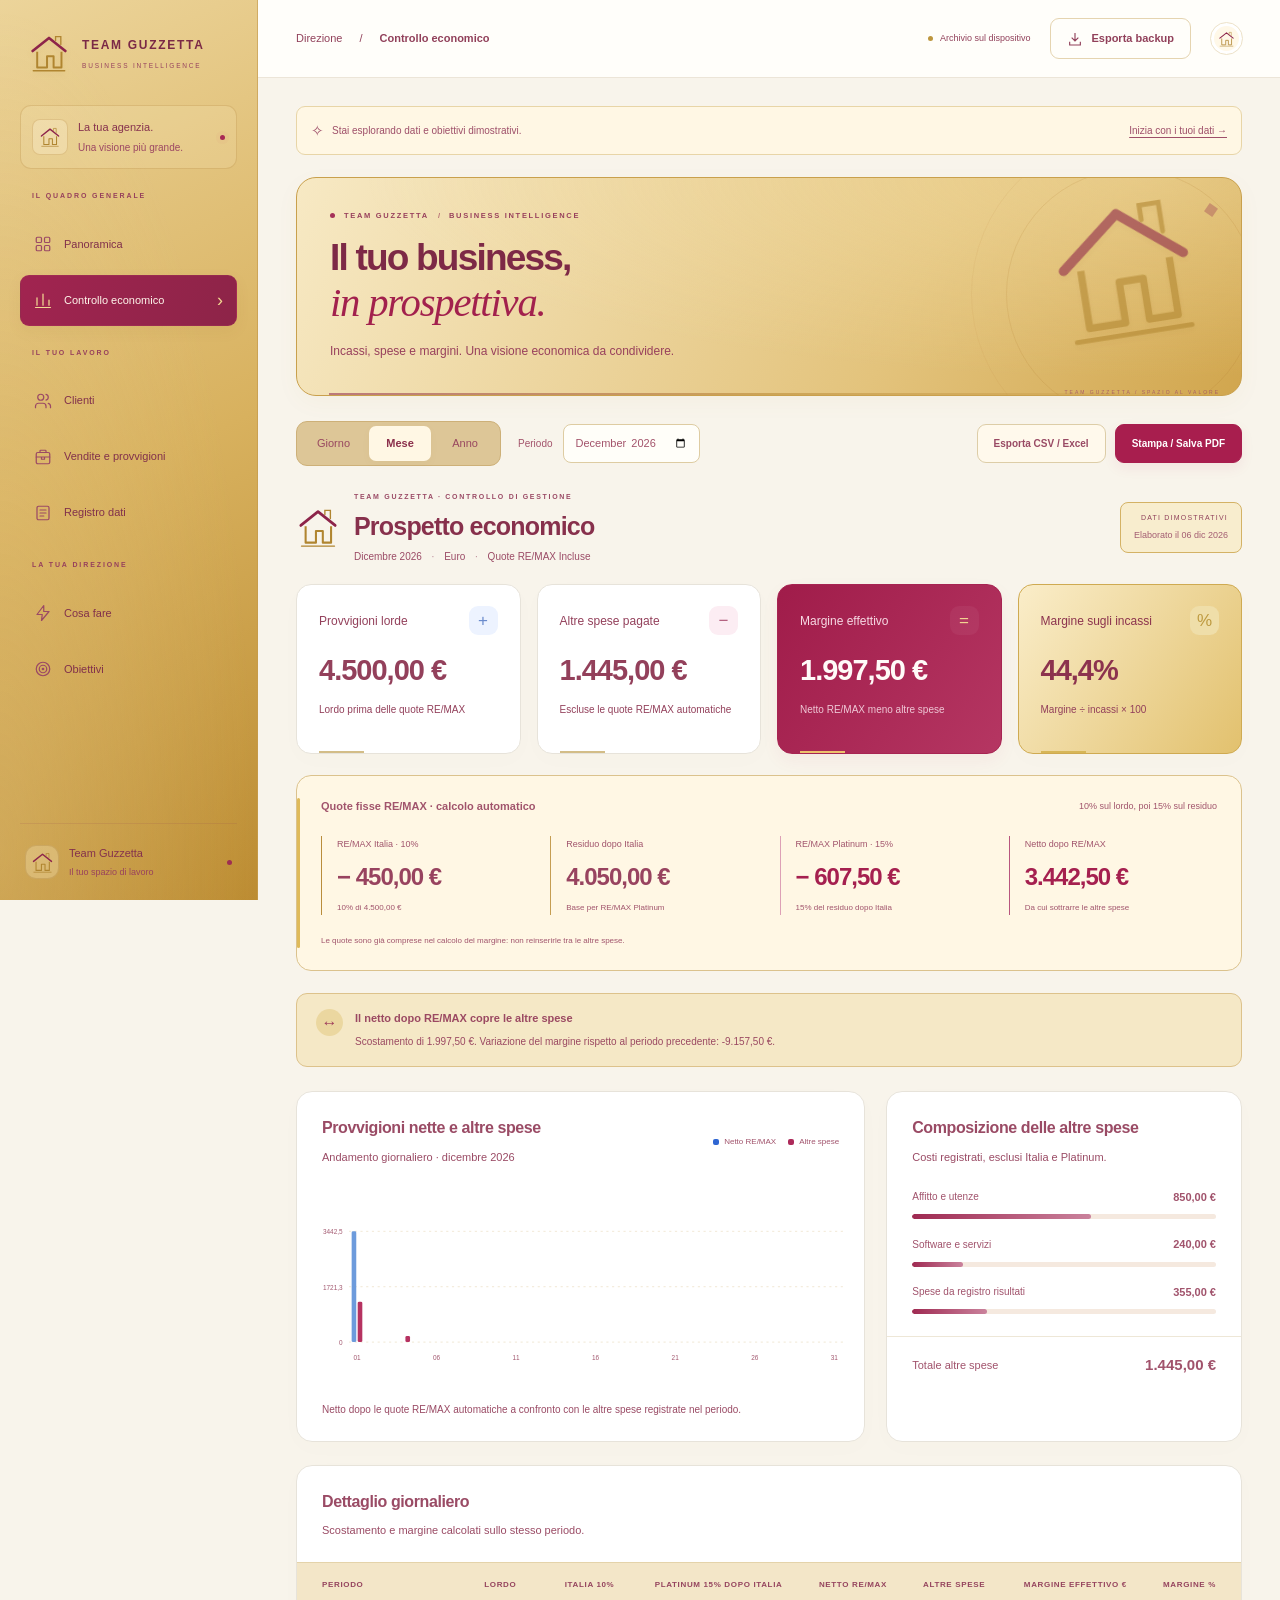
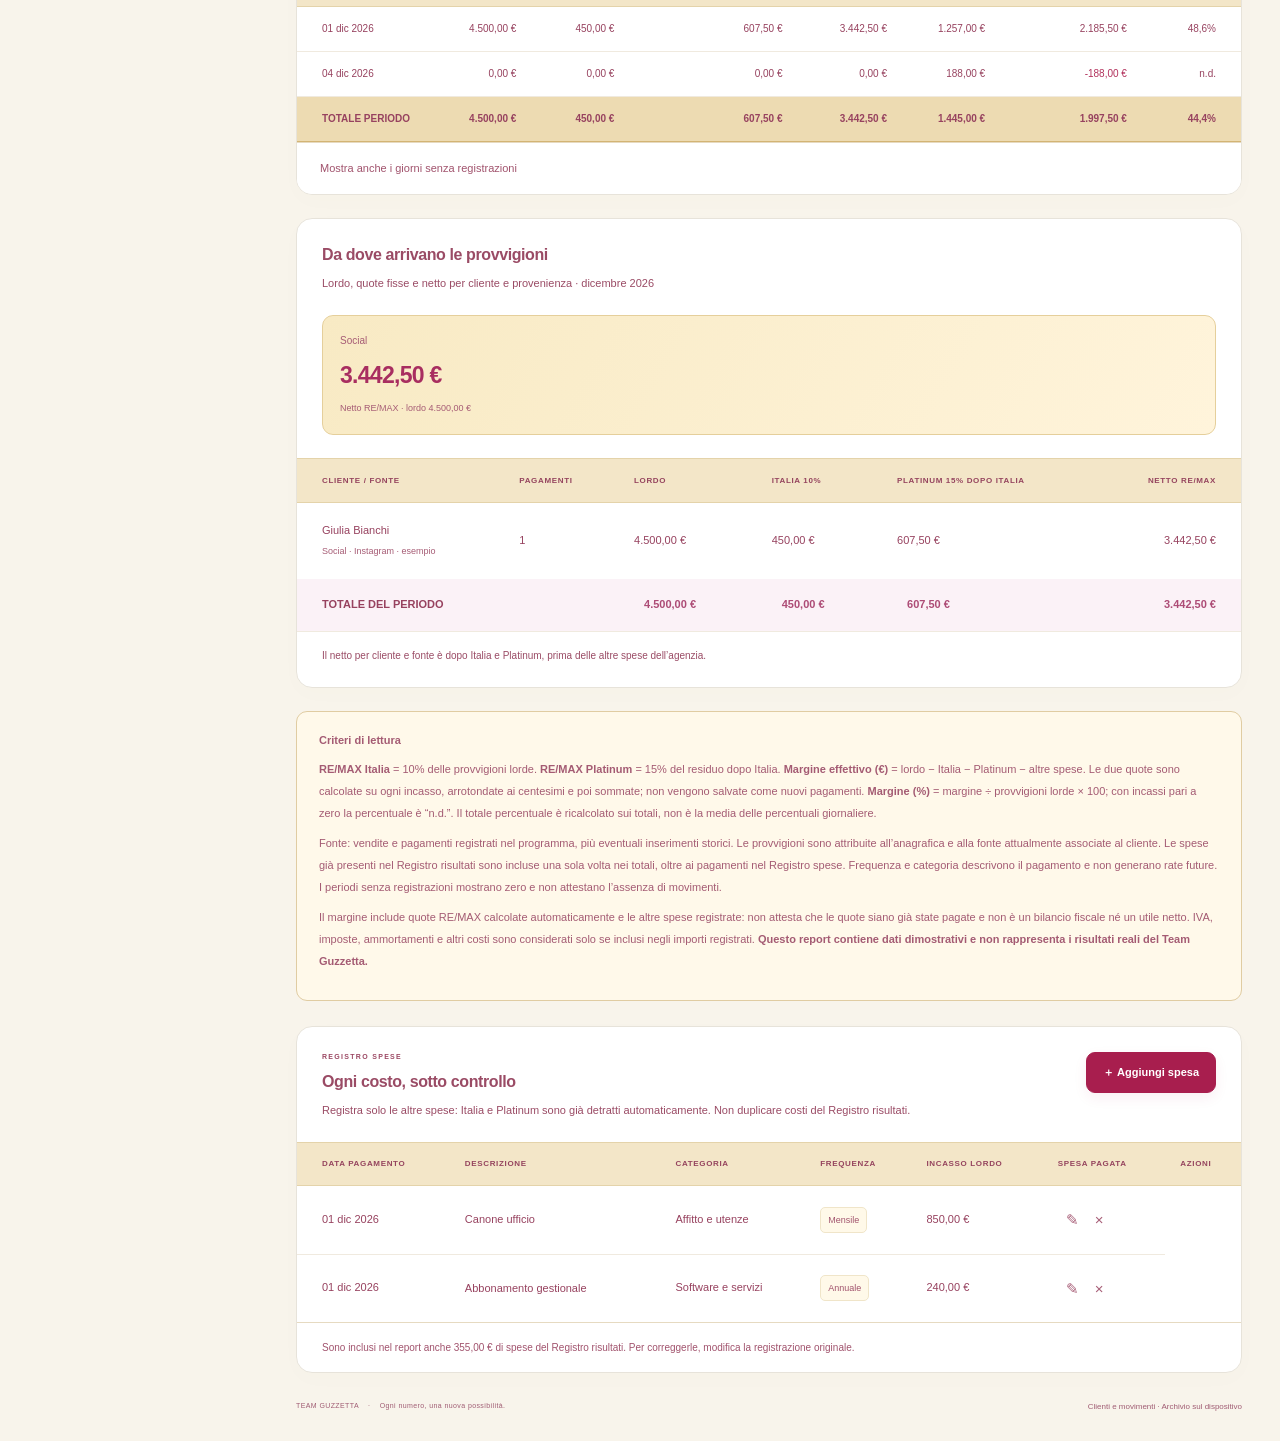
==== commit 9caf3dd6: "Replace the key with the selected modern geometric house logo" ====
--- a/TEAM-GUZZETTA-STATISTICHE-APRI.html
+++ b/TEAM-GUZZETTA-STATISTICHE-APRI.html
@@ -1,5 +1,5 @@
 <!doctype html>
-<html lang="it"><head><meta charset="utf-8"><meta name="viewport" content="width=device-width,initial-scale=1"><meta name="theme-color" content="#c59a42"><link rel="icon" href="data:image/svg+xml,%3Csvg%20xmlns%3D%22http%3A//www.w3.org/2000/svg%22%20viewBox%3D%220%200%2064%2064%22%20fill%3D%22none%22%3E%3Cpath%20d%3D%22M8%2031V17L27%205l19%2012v14L27%2043%208%2031Z%22%20fill%3D%22%23f3d79b%22%20stroke%3D%22%238d244a%22%20stroke-width%3D%223%22%20stroke-linejoin%3D%22round%22/%3E%3Cpath%20d%3D%22m16%2024%2011-7%2011%207%22%20stroke%3D%22%23b1842d%22%20stroke-width%3D%223%22%20stroke-linecap%3D%22round%22%20stroke-linejoin%3D%22round%22/%3E%3Ccircle%20cx%3D%2227%22%20cy%3D%2229%22%20r%3D%225%22%20fill%3D%22%23fff9e9%22%20stroke%3D%22%23b1842d%22%20stroke-width%3D%222.5%22/%3E%3Cpath%20d%3D%22m36%2038%2019%2019m-9-9%206-6m-1%2011%206-6%22%20stroke%3D%22%238d244a%22%20stroke-width%3D%223.5%22%20stroke-linecap%3D%22round%22%20stroke-linejoin%3D%22round%22/%3E%3C/svg%3E"><title>Team Guzzetta · Direzione</title><style>:root{--nav:#112451;--nav-bottom:#101d3c;--ink:#172f57;--muted:#71829e;--paper:#f0f3f9;--line:#e5eaf3;--blue:#255bd4;--blue-soft:#eef3ff;--burgundy:#a81e4e;--burgundy-soft:#fbedf3;--gold:#dfb64e;--gold-soft:#fff8e6;--shadow:0 8px 28px #233b6a05;--radius:18px;color-scheme:light}*{box-sizing:border-box}body{margin:0;font:14px/1.5 'Segoe UI',Arial,sans-serif;color:var(--ink);background:var(--paper);-webkit-font-smoothing:antialiased}button,input,select,textarea{font:inherit}button{cursor:pointer;transition:background .18s,box-shadow .18s,transform .18s}button:focus-visible,a:focus-visible{outline:3px solid #e4be61;outline-offset:3px}button:disabled{cursor:default;opacity:.4}a{color:inherit;text-decoration:none}button svg{flex-shrink:0;vertical-align:middle}svg{display:block}[hidden]{display:none!important}
+<html lang="it"><head><meta charset="utf-8"><meta name="viewport" content="width=device-width,initial-scale=1"><meta name="theme-color" content="#c59a42"><link rel="icon" href="data:image/svg+xml,%3Csvg%20xmlns%3D%22http%3A//www.w3.org/2000/svg%22%20viewBox%3D%220%200%2064%2064%22%20fill%3D%22none%22%3E%3Cpath%20d%3D%22m7%2029%2025-20%2025%2020%22%20stroke%3D%22%238d244a%22%20stroke-width%3D%224%22%20stroke-linecap%3D%22round%22%20stroke-linejoin%3D%22round%22/%3E%3Cpath%20d%3D%22M14%2030v24h15V37h10v17h12V30%22%20stroke%3D%22%23b08530%22%20stroke-width%3D%223%22%20stroke-linejoin%3D%22round%22/%3E%3Cpath%20d%3D%22M42%2013V7h8v12M8%2059h48%22%20stroke%3D%22%23b08530%22%20stroke-width%3D%222%22%20stroke-linecap%3D%22round%22/%3E%3C/svg%3E"><title>Team Guzzetta · Direzione</title><style>:root{--nav:#112451;--nav-bottom:#101d3c;--ink:#172f57;--muted:#71829e;--paper:#f0f3f9;--line:#e5eaf3;--blue:#255bd4;--blue-soft:#eef3ff;--burgundy:#a81e4e;--burgundy-soft:#fbedf3;--gold:#dfb64e;--gold-soft:#fff8e6;--shadow:0 8px 28px #233b6a05;--radius:18px;color-scheme:light}*{box-sizing:border-box}body{margin:0;font:14px/1.5 'Segoe UI',Arial,sans-serif;color:var(--ink);background:var(--paper);-webkit-font-smoothing:antialiased}button,input,select,textarea{font:inherit}button{cursor:pointer;transition:background .18s,box-shadow .18s,transform .18s}button:focus-visible,a:focus-visible{outline:3px solid #e4be61;outline-offset:3px}button:disabled{cursor:default;opacity:.4}a{color:inherit;text-decoration:none}button svg{flex-shrink:0;vertical-align:middle}svg{display:block}[hidden]{display:none!important}
 .sidebar{position:fixed;inset:0 auto 0 0;width:258px;background:radial-gradient(ellipse at 0 100%,#6f1f521f,transparent 65%),linear-gradient(170deg,var(--nav),var(--nav-bottom));padding:29px 20px 0;display:flex;flex-direction:column;color:#e5edff;overflow-y:auto;z-index:3}.sidebar>*{flex-shrink:0}.logo{display:flex;align-items:center;gap:12px;padding:0 8px;font-size:12px;font-weight:700;letter-spacing:1.7px}.logo small{font-size:6.5px;font-weight:500;letter-spacing:1.8px;color:#96a8cb;display:block;margin-top:7px}.space-label{display:flex;align-items:center;gap:10px;margin:34px 0 24px;padding:13px 11px;border:1px solid #ffffff0e;border-radius:11px;background:#ffffff04;font-size:11px;font-weight:500}.space-label>span{font-size:10px;background:#ffffff09;border:1px solid #ffffff0b;color:#d3bd84;padding:10px 7px;border-radius:8px}.space-label small{display:block;font-weight:400;font-size:10px;color:#8c9fbe;margin-top:4px}.space-label>i{width:5px;height:5px;background:#e5bd64;border-radius:50%;margin-left:auto;box-shadow:0 0 0 4px #e5bd6408}.nav-label{font-size:7px;font-weight:600;letter-spacing:1.9px;color:#7a90b5;margin:21px 12px 12px}nav{display:grid;gap:5px}nav .nav-label:first-child{margin-top:0}nav button{display:flex;align-items:center;gap:12px;padding:12px 13px;width:100%;text-align:left;background:none;border:1px solid transparent;border-radius:9px;color:#a6b7d7;font-size:11px;font-weight:500;min-height:45px}nav button>span:first-child{width:18px;color:#91a9d1;flex-shrink:0}nav button svg{height:18px;width:18px}.nav-arrow{margin-left:auto;font-size:18px;font-weight:300;opacity:0;color:#f0d38d}nav button:hover{background:#ffffff06;color:#fff}nav button.active{background:linear-gradient(105deg,#a72251,#8c214d);border-color:#ba4e7433;color:#fff6f9;box-shadow:0 5px 16px #080f2512}nav button.active>span:first-child{color:#f2d38c}nav button.active .nav-arrow{opacity:1}.sidebar-quote{position:relative;padding:25px 14px 19px;margin-top:22px;border-top:1px solid #ffffff0a}.sidebar-quote>span{font-size:29px;color:#ddba62}.sidebar-quote p{font:italic 20px/1.55 Georgia,serif;color:#dce4f6;margin:10px 0 17px}.sidebar-quote small{font-size:6.5px;letter-spacing:1.6px;color:#7d94bb}.side-footer{display:flex;align-items:center;gap:10px;font-size:11px;margin-top:auto;padding:21px 5px;border-top:1px solid #ffffff0a}.avatar{display:flex;align-items:center;justify-content:center;width:34px;height:34px;border-radius:11px;background:#ffffff0a;color:#e3c779;font-size:10px}.side-footer small{font-size:9px;color:#8096ba;display:block;margin-top:4px}.side-footer>i{width:5px;height:5px;background:#d4b461;border-radius:50%;margin-left:auto}
 .app{margin-left:258px}header{height:78px;display:flex;align-items:center;justify-content:space-between;padding:0 38px;background:#ffffffd9;border-bottom:1px solid var(--line);backdrop-filter:blur(12px)}.breadcrumb{display:flex;gap:17px;align-items:center;font-size:11px}.breadcrumb-home{color:#95a2ba}.breadcrumb-separator{color:#c5cddd}#crumb{font-weight:600;color:#4c648a}.header-end{display:flex;align-items:center;gap:20px}.local-dot{display:flex;align-items:center;gap:7px;font-size:9px;color:#889ab5}.local-dot:before{content:'';width:5px;height:5px;background:#d4b25a;border-radius:50%}.header-avatar{width:31px;height:31px;display:flex;align-items:center;justify-content:center;background:#f1e7ed;color:#a45c7c;border:3px solid white;outline:1px solid #ede8ee;border-radius:50%;font-size:9px;font-weight:650}.btn{border:1px solid #dfe6f2;border-radius:9px;background:#fff;color:#5071a6;font-size:11px;font-weight:600;padding:11px 16px;display:inline-flex;align-items:center;justify-content:center;gap:8px;white-space:nowrap;min-height:39px}.btn:hover{background:#f3f6fe;border-color:#bed0ee;transform:translateY(-1px)}.btn.primary{background:var(--burgundy);border-color:var(--burgundy);color:#fff;box-shadow:0 5px 14px #a81e4e12}.btn.primary:hover{background:#8d1641;border-color:#8d1641}.btn.income-action{background:var(--blue);border-color:var(--blue);color:white;box-shadow:0 5px 14px #255bd412}.btn.income-action:hover{background:#1749b8}.btn.expense-action{background:var(--burgundy);border-color:var(--burgundy);color:#fff;box-shadow:0 5px 14px #a81e4e12}.btn.expense-action:hover{background:#8f1742}.movement-actions{position:relative;z-index:1;display:flex;gap:10px;align-items:center;flex-shrink:0}.movement-actions .btn>span{font-size:19px;line-height:12px}.icon-btn{border:0;background:none;border-radius:6px;padding:6px 8px;color:#8d9fbc;font-size:15px;line-height:1.3}.icon-btn:hover{background:var(--blue-soft);color:#2b5ab5}.text-btn{width:100%;display:flex;align-items:center;justify-content:space-between;padding:17px 23px;background:#fff;border:0;border-top:1px solid var(--line);color:#5277b9;font-size:11px;font-weight:500}.text-btn:hover{background:#f8faff}
 main{max-width:1600px;margin:auto;padding:28px 38px}.notice{display:flex;align-items:center;flex-wrap:wrap;gap:8px;background:#fffbef;border:1px solid #f0e4c0;border-radius:9px;padding:10px 14px;font-size:10px;color:#a58e51;line-height:1.8;margin-bottom:22px}.notice>span{font-size:15px;color:#c9a24f}.notice button{margin-left:auto;font-size:10px;color:#b96a78;padding:0;border:0;background:none;text-decoration:underline;text-underline-offset:3px}.notice.danger{background:#fff0f3;color:#ac647a;border-color:#f1d5df}.page-heading{position:relative;isolation:isolate;display:flex;align-items:center;justify-content:space-between;gap:25px;overflow:hidden;min-height:204px;padding:32px 33px;background:radial-gradient(ellipse at 90% 10%,#2b4c8a55,transparent 60%),linear-gradient(120deg,#142c5d,#203b70);border:1px solid #263f72;border-radius:20px;box-shadow:var(--shadow);margin-bottom:25px}.hero-copy{position:relative;z-index:1;max-width:68%}.eyebrow{font-size:7.5px;letter-spacing:1.7px;font-weight:650;color:#9a89a1;display:flex;align-items:center;gap:9px;margin-bottom:16px}.hero-live{display:inline-block;flex-shrink:0;width:5px;height:5px;background:var(--gold);border-radius:50%}.hero-slash{color:#c3b2c6;letter-spacing:0}.page-heading h1{font:650 37px/1.14 'Segoe UI',Arial,sans-serif;letter-spacing:-1.8px;color:#f7f9ff;margin:0 0 14px;max-width:640px}.page-heading p{font-size:12px;line-height:1.9;color:#aabbdc;margin:0;max-width:570px}.page-heading>.btn{position:relative;z-index:1}.page-heading:after{content:'';position:absolute;left:32px;bottom:0;right:32px;height:2px;background:linear-gradient(90deg,var(--gold),#c97a96 25%,transparent 75%);opacity:.65}.hero-art{position:absolute;width:300px;height:230px;right:-13px;bottom:-13px;color:#dfbd71;pointer-events:none;z-index:0;opacity:.9}.hero-art>svg{position:absolute;right:5px;bottom:30px;width:230px;height:135px;opacity:.4}.art-orbit{position:absolute;border:1px solid #d5b86320;border-radius:50%;width:250px;height:250px;top:-9px;right:-2px}.orbit-two{height:320px;width:320px;top:-44px;right:-37px;border-color:#d5b86312}.art-caption{position:absolute;bottom:12px;right:34px;font-size:5px;letter-spacing:2px;color:#b4b5c2}.art-gold-square{position:absolute;height:10px;width:10px;background:#e7c76e;transform:rotate(35deg);top:27px;right:38px;opacity:.5}.period-bar{display:flex;align-items:center;justify-content:space-between;gap:18px;border-bottom:1px solid #e0e6f1;padding-bottom:17px;margin-bottom:22px}.period{display:flex;align-items:center;gap:14px}.period>span{font-size:8px;letter-spacing:1.1px;color:#91a0b8}.period input,.finance-date input{font-size:11px;color:#5575a3;background:white;border:1px solid #dce5f3;border-radius:8px;padding:9px 11px}.period-note{display:flex;align-items:center;gap:8px;font-size:10px;color:#9aa9bf}.period-note>i{height:3px;width:3px;background:#bdc8d9;border-radius:50%}.hide-period{display:none}
@@ -23,8 +23,8 @@
 :root{--nav:#dfbd70;--nav-bottom:#c39945;--paper:#f8f4eb;--ink:#792943;--muted:#a14b67;--gold:#b08530;--line:#e6dac1;--gold-soft:#fff6e1;--shadow:0 8px 26px #8c652b06}body{background:var(--paper);color:var(--ink)}.sidebar{background:radial-gradient(ellipse at 0 95%,#e7cb8b50,transparent 70%),linear-gradient(155deg,#ecd49a,#d8b15e 52%,#bc8c32);border-color:#b98c3988}.logo{color:#7b2946}.logo small{color:#97435e}.space-label{color:#86324e;border-color:#ac782940;background:#fff4d725}.space-label small{color:#9c4763}.space-label>span{background:#fff3d94d;border-color:#b88a3950}.nav-label{color:#97415c}nav button{color:#81304b}nav button>span:first-child{color:#9b4965}nav button:hover{background:#fff3d52e;color:#70213b}nav button.active{color:#fff7ec;background:linear-gradient(110deg,#a12450,#8d2448);border-color:#b0466333}.sidebar-quote{border-color:#92445a20}.sidebar-quote p{color:#8f3452}.sidebar-quote small{color:#97435c}.sidebar-quote>span{color:#a02b51}.side-footer{color:#84314c;border-color:#8f3f5324}.side-footer small{color:#99425d}.side-footer>i{background:#9e2e51}.avatar{border-color:#a97e3350;background:#fff2ce45}.page-heading{background:radial-gradient(ellipse at 90% 0,#f9e7b36b,transparent 65%),linear-gradient(115deg,#f7e9c4,#e3c37c 64%,#d1a64e);border-color:#c9a04c;box-shadow:0 7px 24px #9d76220a}.page-heading h1{color:#7d2946}.page-heading h1 em{color:#a2214d}.page-heading p,.page-heading .eyebrow{color:#98405c}.page-heading .hero-slash{color:#b66d74}.page-heading:after{background:linear-gradient(90deg,#8d244a,#b7862f 50%,transparent)}.identity-art{opacity:.86}.brand-watermark{opacity:.68;transform:rotate(-9deg)}.art-caption{color:#a04c62}.art-orbit{border-color:#af7a3430}.orbit-two{border-color:#af7a3418}.art-gold-square{background:#963152}.breadcrumb-home,.breadcrumb-separator,#crumb,.local-dot{color:#91405a}.header-end .btn{color:#91405a;border-color:#e5d4b0}.header-end .btn:hover{background:#faedce}.report-heading h2{color:#87304c}.report-heading p,.report-heading .eyebrow{color:#9b4b66}.report-heading p>span{color:#bb8997}.report-stamp{background:#f8edce;border-color:#d4b265;color:#90415b}.report-stamp small{color:#a35d72}.notice,.notice>span,.notice button{color:#9e4f69}.notice{background:#fff7e4;border-color:#e8d5a7}.kpi:not(.featured) .kpi-label,.kpi:not(.featured)>strong,.economic-kpis .kpi:not(.featured) p,.kpi:not(.featured) .kpi-note{color:#93405b}.economic-kpis .kpi:nth-child(4){background:linear-gradient(125deg,#faedc9,#e2c16e);border-color:#cfaa51}.economic-kpis .kpi:nth-child(4) .kpi-label,.economic-kpis .kpi:nth-child(4)>strong{color:#8c334e}.kpi.featured .kpi-label{color:#f7dae4}.kpi.featured>strong{color:#fffaf8}.kpi.featured .kpi-note,.economic-kpis .featured p{color:#efc8d6}.royalty-breakdown{background:#fff7e4;border-color:#dbc28d}.royalty-title strong,.royalty-title>span,.royalty-steps span,.royalty-steps small,.royalty-breakdown>p{color:#a1546c}.royalty-steps strong,.royalty-steps>div:nth-child(2) strong{color:#98435f}.royalty-steps>div:last-child strong,.royalty-steps>div:nth-child(3) strong{color:#a5204f}.royalty-steps>div{border-color:#b98d3c}.royalty-steps>div:nth-child(2){border-color:#c59d52}.economic-callout{background:#f5e8c6;border-color:#ddc28b}.economic-callout>span{background:#ebd7a0;color:#9f3e5b}.economic-callout strong,.economic-callout p{color:#9b4962}.panel h2,.panel-head p,.panel-head select,.panel-footnote{color:#9a4b65}.panel-head select{border-color:#e4d4b1}.report-actions .btn:not(.primary){color:#994a64;border-color:#ddcda7;background:#fff9ec}.finance-date,.finance-date input,.period>span,.period input,.period-note,.comparison-note{color:#a3536b}.finance-date input,.period input{border-color:#decca2}.segmented{background:#ddc697;border-color:#cdb078}.segmented button{color:#98475f}.segmented button.active{background:#fff7e4;color:#8b2f4b}.cost-row>div:first-child,.cost-row strong,.cost-total,.cost-total strong,.chart-legend,.chart-footer{color:#a1536c}.axis{fill:#a35970}.gridline{stroke:#ecdfc4}.cost-track{background:#f5e9df}.cost-track>i{background:linear-gradient(90deg,#9f2a52,#ca829c)}.table-wrap th{color:#95445e;background:#f3e6c8;border-color:#e4d3aa}.table-wrap td,.table-wrap td:first-child,.table-wrap td.notes,.financial-table td,.financial-table tfoot td{color:#97425f}.financial-table tfoot td{background:#eddbb2;border-color:#d3b474}.table-wrap tbody tr:hover{background:#fff9ed}.client-name-btn,.client-table a,.client-source-detail,.client-details dt,.client-details dd,.client-payments>div,.client-payments strong{color:#9a4763}.client-income-total>span,.client-income-total>small{color:#a55771}.source-pill{color:#a34768}.field,.field input,.field textarea,.field select,.hint{color:#98455f}.field input::placeholder,.field textarea::placeholder{color:#b97d91}.field input,.field textarea,.field select{background:#fffaf0;border-color:#dfcca2}.field input:focus,.field textarea:focus,.field select:focus{outline-color:#bc9140}.dialog-head h2{color:#8d2f4d}.movement-kind p,.movement-kind.expense p{color:#a65370}.native-sales td small,.native-movements td small,.attribution-report td small,.attribution-sources span,.attribution-sources small{color:#a65c75}.attribution-sources>div{background:linear-gradient(120deg,#f8eac4,#fff4db);border-color:#e5cf9b}.action-card h2,.action-card>p,.action-values>span,.suggestion p,.suggestion>span,.actions-intro p,.actions-intro h2,.action-card-top{color:#9e4b68}.actions-intro{background:#f5e8c7;border-color:#e0c797}.priority strong,.priority p,.funnel-row,.funnel-row strong,.step-number,.finance-line,.finance-line strong,.finance-total,.finance-total strong,.small{color:#9c4964}.frequency,.legacy-note,.empty,.source-tag,.text-btn,.count,.incomplete-label{color:#a1536d}.finance-total{background:#f7e9c3;border-color:#ddc08a}.status{color:#9d4d68;background:#f8e8ee}.status.behind{color:#96415b;background:#f5e4b9}.icon-btn{color:#a75e77}.client-income{color:#a42652!important}.income-column{color:#447ac4}.expense-column{color:#a42b54}footer,footer>span,footer small,footer b{color:#a05c73}.methodology{background:#fff9ea;border-color:#e0cca2}.methodology h3,.methodology p,.methodology b{color:#a45b73}.text-btn:hover{background:#fcf0d7}.brand-symbol svg,.brand-watermark svg{filter:drop-shadow(0 3px 3px #8f5e1912)}@media(max-width:820px){.sidebar{background:linear-gradient(110deg,#e6c983,#c99e46);border-bottom-color:#af802b}.page-heading h1{color:#7d2946}.page-heading p{color:#98405c}.identity-art{opacity:.6}}@media print{html,body{color:#8d3450!important}.report-heading,.panel{border-color:#dcc28a}.panel h2,.panel-head p,.panel-footnote,.financial-table th,.financial-table td,.attribution-report th,.attribution-report td,.methodology p,.methodology b,.methodology h3{color:#91425c}.economic-kpis .featured>strong{color:#fffaf8}.economic-kpis .featured p{color:#efc8d6}}
 .report-identity{display:flex;align-items:center;gap:14px;min-width:0}.report-logo{width:44px;height:49px;flex-shrink:0}.report-logo svg{width:100%;height:100%}.neutral{color:#9b4a64;background:#f6e9e6}.art-caption{color:#a15368}@media(max-width:820px){.report-identity{gap:11px}.report-logo{width:36px;height:42px}}@media print{.report-identity{gap:4mm}.report-logo{width:11mm;height:13mm}}
 </style></head><body>
-<aside class="sidebar"><div class="logo"><span class="brand-symbol"><svg xmlns="http://www.w3.org/2000/svg" viewBox="0 0 64 64" fill="none" aria-hidden="true"><path d="M8 31V17L27 5l19 12v14L27 43 8 31Z" fill="#f3d79b" stroke="#8d244a" stroke-width="3" stroke-linejoin="round"/><path d="m16 24 11-7 11 7" stroke="#b1842d" stroke-width="3" stroke-linecap="round" stroke-linejoin="round"/><circle cx="27" cy="29" r="5" fill="#fff9e9" stroke="#b1842d" stroke-width="2.5"/><path d="m36 38 19 19m-9-9 6-6m-1 11 6-6" stroke="#8d244a" stroke-width="3.5" stroke-linecap="round" stroke-linejoin="round"/></svg></span><div>TEAM GUZZETTA<small>BUSINESS INTELLIGENCE</small></div></div><div class="space-label"><span><svg xmlns="http://www.w3.org/2000/svg" viewBox="0 0 64 64" fill="none" aria-hidden="true"><path d="M8 31V17L27 5l19 12v14L27 43 8 31Z" fill="#f3d79b" stroke="#8d244a" stroke-width="3" stroke-linejoin="round"/><path d="m16 24 11-7 11 7" stroke="#b1842d" stroke-width="3" stroke-linecap="round" stroke-linejoin="round"/><circle cx="27" cy="29" r="5" fill="#fff9e9" stroke="#b1842d" stroke-width="2.5"/><path d="m36 38 19 19m-9-9 6-6m-1 11 6-6" stroke="#8d244a" stroke-width="3.5" stroke-linecap="round" stroke-linejoin="round"/></svg></span><div>La tua agenzia.<small>Una visione più grande.</small></div><i></i></div><nav aria-label="Navigazione"><div class="nav-label">IL QUADRO GENERALE</div><button data-view="overview"><span><svg viewBox="0 0 24 24" fill="none" stroke="currentColor" stroke-width="1.65" stroke-linecap="round" stroke-linejoin="round" aria-hidden="true"><rect x="3" y="3" width="7" height="7" rx="1.5"/><rect x="14" y="3" width="7" height="7" rx="1.5"/><rect x="3" y="14" width="7" height="7" rx="1.5"/><rect x="14" y="14" width="7" height="7" rx="1.5"/></svg></span>Panoramica<span class="nav-arrow">›</span></button><button data-view="finance"><span><svg viewBox="0 0 24 24" fill="none" stroke="currentColor" stroke-width="1.65" stroke-linecap="round" stroke-linejoin="round" aria-hidden="true"><path d="M4 19V9m8 10V4m8 15v-7M2 22h20"/></svg></span>Controllo economico<span class="nav-arrow">›</span></button><div class="nav-label">IL TUO LAVORO</div><button data-view="clients"><span><svg viewBox="0 0 24 24" fill="none" stroke="currentColor" stroke-width="1.65" stroke-linecap="round" stroke-linejoin="round" aria-hidden="true"><path d="M16 21v-2a4 4 0 0 0-4-4H6a4 4 0 0 0-4 4v2m20 0v-2a4 4 0 0 0-3-3.87M16 3.13a4 4 0 0 1 0 7.75"/><circle cx="9" cy="7" r="4"/></svg></span>Clienti<span class="nav-arrow">›</span></button><button data-view="business"><span><svg viewBox="0 0 24 24" fill="none" stroke="currentColor" stroke-width="1.65" stroke-linecap="round" stroke-linejoin="round" aria-hidden="true"><rect x="3" y="6" width="18" height="15" rx="2"/><path d="M8 6V4a1 1 0 0 1 1-1h6a1 1 0 0 1 1 1v2M3 12h18m-11 0v3h4v-3"/></svg></span>Vendite e provvigioni<span class="nav-arrow">›</span></button><button data-view="data"><span><svg viewBox="0 0 24 24" fill="none" stroke="currentColor" stroke-width="1.65" stroke-linecap="round" stroke-linejoin="round" aria-hidden="true"><rect x="4" y="3" width="16" height="18" rx="2"/><path d="M8 8h8M8 12h8M8 16h5"/></svg></span>Registro dati<span class="nav-arrow">›</span></button><div class="nav-label">LA TUA DIREZIONE</div><button data-view="actions"><span><svg viewBox="0 0 24 24" fill="none" stroke="currentColor" stroke-width="1.65" stroke-linecap="round" stroke-linejoin="round" aria-hidden="true"><path d="m13 2-9 12h7l-1 8 10-12h-7z"/></svg></span>Cosa fare<span class="nav-arrow">›</span></button><button data-view="goals"><span><svg viewBox="0 0 24 24" fill="none" stroke="currentColor" stroke-width="1.65" stroke-linecap="round" stroke-linejoin="round" aria-hidden="true"><circle cx="12" cy="12" r="9"/><circle cx="12" cy="12" r="5"/><circle cx="12" cy="12" r="1"/></svg></span>Obiettivi<span class="nav-arrow">›</span></button></nav><div class="sidebar-quote"><span>✧</span><p>I risultati migliori<br>iniziano da una<br>direzione chiara.</p><small>PERSONE. NUMERI. POSSIBILITÀ.</small></div><div class="side-footer"><span class="avatar"><svg xmlns="http://www.w3.org/2000/svg" viewBox="0 0 64 64" fill="none" aria-hidden="true"><path d="M8 31V17L27 5l19 12v14L27 43 8 31Z" fill="#f3d79b" stroke="#8d244a" stroke-width="3" stroke-linejoin="round"/><path d="m16 24 11-7 11 7" stroke="#b1842d" stroke-width="3" stroke-linecap="round" stroke-linejoin="round"/><circle cx="27" cy="29" r="5" fill="#fff9e9" stroke="#b1842d" stroke-width="2.5"/><path d="m36 38 19 19m-9-9 6-6m-1 11 6-6" stroke="#8d244a" stroke-width="3.5" stroke-linecap="round" stroke-linejoin="round"/></svg></span><div>Team Guzzetta<small>Il tuo spazio di lavoro</small></div><i></i></div></aside>
-<div class="app"><header><div class="breadcrumb"><span class="breadcrumb-home">Direzione</span><span class="breadcrumb-separator">/</span><b id="crumb">Controllo economico</b></div><div class="header-end"><span class="local-dot">Archivio sul dispositivo</span><button class="btn" id="backup"><svg width="16" height="16" viewBox="0 0 24 24" fill="none" stroke="currentColor" stroke-width="1.7" aria-hidden="true"><path d="M12 3v12m-5-5 5 5 5-5M4 16v5h16v-5"/></svg> Esporta backup</button><span class="header-avatar" aria-hidden="true"><svg xmlns="http://www.w3.org/2000/svg" viewBox="0 0 64 64" fill="none" aria-hidden="true"><path d="M8 31V17L27 5l19 12v14L27 43 8 31Z" fill="#f3d79b" stroke="#8d244a" stroke-width="3" stroke-linejoin="round"/><path d="m16 24 11-7 11 7" stroke="#b1842d" stroke-width="3" stroke-linecap="round" stroke-linejoin="round"/><circle cx="27" cy="29" r="5" fill="#fff9e9" stroke="#b1842d" stroke-width="2.5"/><path d="m36 38 19 19m-9-9 6-6m-1 11 6-6" stroke="#8d244a" stroke-width="3.5" stroke-linecap="round" stroke-linejoin="round"/></svg></span></div></header><main id="main"></main><footer><span>TEAM GUZZETTA <b>·</b> Ogni numero, una nuova possibilità.</span><small>Clienti e movimenti · Archivio sul dispositivo</small></footer></div><dialog id="dialog"><div id="dialog-body"></div></dialog><div id="toast" role="status"></div><script>const KEY='team-guzzetta-insights-v1';
+<aside class="sidebar"><div class="logo"><span class="brand-symbol"><svg aria-hidden="true" xmlns="http://www.w3.org/2000/svg" viewBox="0 0 64 64" fill="none"><path d="m7 29 25-20 25 20" stroke="#8d244a" stroke-width="4" stroke-linecap="round" stroke-linejoin="round"/><path d="M14 30v24h15V37h10v17h12V30" stroke="#b08530" stroke-width="3" stroke-linejoin="round"/><path d="M42 13V7h8v12M8 59h48" stroke="#b08530" stroke-width="2" stroke-linecap="round"/></svg></span><div>TEAM GUZZETTA<small>BUSINESS INTELLIGENCE</small></div></div><div class="space-label"><span><svg aria-hidden="true" xmlns="http://www.w3.org/2000/svg" viewBox="0 0 64 64" fill="none"><path d="m7 29 25-20 25 20" stroke="#8d244a" stroke-width="4" stroke-linecap="round" stroke-linejoin="round"/><path d="M14 30v24h15V37h10v17h12V30" stroke="#b08530" stroke-width="3" stroke-linejoin="round"/><path d="M42 13V7h8v12M8 59h48" stroke="#b08530" stroke-width="2" stroke-linecap="round"/></svg></span><div>La tua agenzia.<small>Una visione più grande.</small></div><i></i></div><nav aria-label="Navigazione"><div class="nav-label">IL QUADRO GENERALE</div><button data-view="overview"><span><svg viewBox="0 0 24 24" fill="none" stroke="currentColor" stroke-width="1.65" stroke-linecap="round" stroke-linejoin="round" aria-hidden="true"><rect x="3" y="3" width="7" height="7" rx="1.5"/><rect x="14" y="3" width="7" height="7" rx="1.5"/><rect x="3" y="14" width="7" height="7" rx="1.5"/><rect x="14" y="14" width="7" height="7" rx="1.5"/></svg></span>Panoramica<span class="nav-arrow">›</span></button><button data-view="finance"><span><svg viewBox="0 0 24 24" fill="none" stroke="currentColor" stroke-width="1.65" stroke-linecap="round" stroke-linejoin="round" aria-hidden="true"><path d="M4 19V9m8 10V4m8 15v-7M2 22h20"/></svg></span>Controllo economico<span class="nav-arrow">›</span></button><div class="nav-label">IL TUO LAVORO</div><button data-view="clients"><span><svg viewBox="0 0 24 24" fill="none" stroke="currentColor" stroke-width="1.65" stroke-linecap="round" stroke-linejoin="round" aria-hidden="true"><path d="M16 21v-2a4 4 0 0 0-4-4H6a4 4 0 0 0-4 4v2m20 0v-2a4 4 0 0 0-3-3.87M16 3.13a4 4 0 0 1 0 7.75"/><circle cx="9" cy="7" r="4"/></svg></span>Clienti<span class="nav-arrow">›</span></button><button data-view="business"><span><svg viewBox="0 0 24 24" fill="none" stroke="currentColor" stroke-width="1.65" stroke-linecap="round" stroke-linejoin="round" aria-hidden="true"><rect x="3" y="6" width="18" height="15" rx="2"/><path d="M8 6V4a1 1 0 0 1 1-1h6a1 1 0 0 1 1 1v2M3 12h18m-11 0v3h4v-3"/></svg></span>Vendite e provvigioni<span class="nav-arrow">›</span></button><button data-view="data"><span><svg viewBox="0 0 24 24" fill="none" stroke="currentColor" stroke-width="1.65" stroke-linecap="round" stroke-linejoin="round" aria-hidden="true"><rect x="4" y="3" width="16" height="18" rx="2"/><path d="M8 8h8M8 12h8M8 16h5"/></svg></span>Registro dati<span class="nav-arrow">›</span></button><div class="nav-label">LA TUA DIREZIONE</div><button data-view="actions"><span><svg viewBox="0 0 24 24" fill="none" stroke="currentColor" stroke-width="1.65" stroke-linecap="round" stroke-linejoin="round" aria-hidden="true"><path d="m13 2-9 12h7l-1 8 10-12h-7z"/></svg></span>Cosa fare<span class="nav-arrow">›</span></button><button data-view="goals"><span><svg viewBox="0 0 24 24" fill="none" stroke="currentColor" stroke-width="1.65" stroke-linecap="round" stroke-linejoin="round" aria-hidden="true"><circle cx="12" cy="12" r="9"/><circle cx="12" cy="12" r="5"/><circle cx="12" cy="12" r="1"/></svg></span>Obiettivi<span class="nav-arrow">›</span></button></nav><div class="sidebar-quote"><span>✧</span><p>I risultati migliori<br>iniziano da una<br>direzione chiara.</p><small>PERSONE. NUMERI. POSSIBILITÀ.</small></div><div class="side-footer"><span class="avatar"><svg aria-hidden="true" xmlns="http://www.w3.org/2000/svg" viewBox="0 0 64 64" fill="none"><path d="m7 29 25-20 25 20" stroke="#8d244a" stroke-width="4" stroke-linecap="round" stroke-linejoin="round"/><path d="M14 30v24h15V37h10v17h12V30" stroke="#b08530" stroke-width="3" stroke-linejoin="round"/><path d="M42 13V7h8v12M8 59h48" stroke="#b08530" stroke-width="2" stroke-linecap="round"/></svg></span><div>Team Guzzetta<small>Il tuo spazio di lavoro</small></div><i></i></div></aside>
+<div class="app"><header><div class="breadcrumb"><span class="breadcrumb-home">Direzione</span><span class="breadcrumb-separator">/</span><b id="crumb">Controllo economico</b></div><div class="header-end"><span class="local-dot">Archivio sul dispositivo</span><button class="btn" id="backup"><svg width="16" height="16" viewBox="0 0 24 24" fill="none" stroke="currentColor" stroke-width="1.7" aria-hidden="true"><path d="M12 3v12m-5-5 5 5 5-5M4 16v5h16v-5"/></svg> Esporta backup</button><span class="header-avatar" aria-hidden="true"><svg aria-hidden="true" xmlns="http://www.w3.org/2000/svg" viewBox="0 0 64 64" fill="none"><path d="m7 29 25-20 25 20" stroke="#8d244a" stroke-width="4" stroke-linecap="round" stroke-linejoin="round"/><path d="M14 30v24h15V37h10v17h12V30" stroke="#b08530" stroke-width="3" stroke-linejoin="round"/><path d="M42 13V7h8v12M8 59h48" stroke="#b08530" stroke-width="2" stroke-linecap="round"/></svg></span></div></header><main id="main"></main><footer><span>TEAM GUZZETTA <b>·</b> Ogni numero, una nuova possibilità.</span><small>Clienti e movimenti · Archivio sul dispositivo</small></footer></div><dialog id="dialog"><div id="dialog-body"></div></dialog><div id="toast" role="status"></div><script>const KEY='team-guzzetta-insights-v1';
 const METRICS=[{key:'contacts',label:'Nuovi contatti',short:'Contatti',unit:'count'},{key:'appointments',label:'Appuntamenti svolti',short:'Appuntamenti',unit:'count'},{key:'valuations',label:'Valutazioni effettuate',short:'Valutazioni',unit:'count'},{key:'mandates',label:'Incarichi acquisiti',short:'Incarichi',unit:'count'},{key:'offers',label:'Proposte ricevute',short:'Proposte',unit:'count'},{key:'sales',label:'Vendite concluse',short:'Vendite',unit:'count'},{key:'revenue',label:'Provvigioni lorde incassate (€)',short:'Provvigioni lorde',unit:'money'},{key:'expenses',label:'Altre spese pagate (€)',short:'Altre spese',unit:'money'}];
 const defaults={contacts:80,appointments:24,valuations:12,mandates:6,offers:4,sales:2,revenue:12000};
 const emptyTotals=()=>Object.fromEntries(METRICS.map(m=>[m.key,0]));
@@ -183,7 +183,7 @@
  const previous=financeMode==='year'?String(Number(prefix)-1):financeMode==='month'?previousMonth(prefix):(()=>{const d=new Date(prefix+'T12:00:00');d.setDate(d.getDate()-1);return localDate(d)})();const prev=financialSummary(state.records,expenses,previous),marginChange=summary.margin-prev.margin;
  const ledger=expenses.filter(e=>e.date.startsWith(prefix)).sort((a,b)=>b.date.localeCompare(a.date));
  return `<section class="finance-toolbar"><div class="segmented" aria-label="Scala temporale">${[['day','Giorno'],['month','Mese'],['year','Anno']].map(([key,name])=>`<button data-finance-mode="${key}" aria-pressed="${financeMode===key}" class="${financeMode===key?'active':''}">${name}</button>`).join('')}</div><label class="finance-date">Periodo<input id="finance-date" aria-label="Periodo economico" type="${financeMode==='day'?'date':financeMode==='month'?'month':'number'}" value="${prefix}" ${financeMode==='year'?'min="2000" max="2100" step="1"':''}></label><div class="report-actions"><button class="btn" id="csv-report">Esporta CSV / Excel</button><button class="btn primary" id="print-report">Stampa / Salva PDF</button></div></section>
- <article id="finance-report"><div class="report-heading"><div class="report-identity"><div class="report-logo"><svg aria-hidden="true" xmlns="http://www.w3.org/2000/svg" viewBox="0 0 64 64" fill="none"><path d="M8 31V17L27 5l19 12v14L27 43 8 31Z" fill="#f3d79b" stroke="#8d244a" stroke-width="3" stroke-linejoin="round"/><path d="m16 24 11-7 11 7" stroke="#b1842d" stroke-width="3" stroke-linecap="round" stroke-linejoin="round"/><circle cx="27" cy="29" r="5" fill="#fff9e9" stroke="#b1842d" stroke-width="2.5"/><path d="m36 38 19 19m-9-9 6-6m-1 11 6-6" stroke="#8d244a" stroke-width="3.5" stroke-linecap="round" stroke-linejoin="round"/></svg></div><div><div class="eyebrow">TEAM GUZZETTA · CONTROLLO DI GESTIONE</div><h2>Prospetto economico</h2><p>${esc(label)} <span>·</span> Euro <span>·</span> Quote RE/MAX incluse</p></div></div><div class="report-stamp">${state.demo?'DATI DIMOSTRATIVI':'REPORT GESTIONALE'}<small>Elaborato il ${dateLabel(localDate())}</small></div></div>
+ <article id="finance-report"><div class="report-heading"><div class="report-identity"><div class="report-logo"><svg aria-hidden="true" xmlns="http://www.w3.org/2000/svg" viewBox="0 0 64 64" fill="none"><path d="m7 29 25-20 25 20" stroke="#8d244a" stroke-width="4" stroke-linecap="round" stroke-linejoin="round"/><path d="M14 30v24h15V37h10v17h12V30" stroke="#b08530" stroke-width="3" stroke-linejoin="round"/><path d="M42 13V7h8v12M8 59h48" stroke="#b08530" stroke-width="2" stroke-linecap="round"/></svg></div><div><div class="eyebrow">TEAM GUZZETTA · CONTROLLO DI GESTIONE</div><h2>Prospetto economico</h2><p>${esc(label)} <span>·</span> Euro <span>·</span> Quote RE/MAX incluse</p></div></div><div class="report-stamp">${state.demo?'DATI DIMOSTRATIVI':'REPORT GESTIONALE'}<small>Elaborato il ${dateLabel(localDate())}</small></div></div>
  <div class="kpis economic-kpis">${[['Provvigioni lorde',summary.revenue,'money','incassi'],['Altre spese pagate',summary.expenses,'money','spese'],['Margine effettivo',summary.margin,'money','margine'],['Margine sugli incassi',summary.marginPercent,'percent','percentuale']].map(([title,value,unit,key])=>`<section class="kpi ${key==='margine'?'featured':''}" data-economic="${key}"><div class="kpi-label">${title}<span>${{incassi:'+',spese:'−',margine:'=',percentuale:'%'}[key]}</span></div><strong class="${value!==null&&value<0?'negative':''}">${unit==='percent'?percent(value):amount(value,'money')}</strong><p>${{incassi:'Lordo prima delle quote RE/MAX',spese:'Escluse le quote RE/MAX automatiche',margine:'Netto RE/MAX meno altre spese',percentuale:summary.revenue===0?'Non calcolabile con incassi pari a zero':'Margine ÷ incassi × 100'}[key]}</p></section>`).join('')}</div>
  ${royaltyBreakdown(summary)}<div class="economic-callout ${summary.margin<0?'loss':''}"><span>${summary.margin<0?'!':'↔'}</span><div><strong>${summary.margin<0?'Le altre spese superano il netto dopo RE/MAX':summary.margin>0?'Il netto dopo RE/MAX copre le altre spese':'Netto dopo RE/MAX e altre spese sono in equilibrio'}</strong><p>Scostamento di ${amount(summary.margin,'money')}. ${financialSummary(state.records,expenses,previous).entries?`Variazione del margine rispetto al periodo precedente: ${marginChange>0?'+':''}${amount(marginChange,'money')}.`:'Nessuna registrazione nel periodo precedente per un confronto.'}</p></div></div>
  <div class="dashboard-grid report-grid"><section class="panel financial-chart"><div class="panel-head"><div><h2>Provvigioni nette e altre spese</h2><p>${financeMode==='year'?'Andamento mensile':financeMode==='month'?'Andamento giornaliero':'Movimenti del giorno'} · ${esc(label)}</p></div><div class="chart-legend"><span>Netto RE/MAX</span><span>Altre spese</span></div></div>${economicChart(rows)}<p class="panel-footnote">Netto dopo le quote RE/MAX automatiche a confronto con le altre spese registrate nel periodo.</p></section><section class="panel cost-breakdown"><div class="panel-head"><div><h2>Composizione delle altre spese</h2><p>Costi registrati, esclusi Italia e Platinum.</p></div></div>${summary.categories.length?`<div class="cost-list">${summary.categories.map(c=>`<div class="cost-row"><div><span>${esc(c.category)}</span><strong>${amount(c.amount,'money')}</strong></div><div class="cost-track"><i style="width:${c.amount/summary.expenses*100}%"></i></div></div>`).join('')}</div>`:'<div class="empty">Nessuna spesa nel periodo selezionato.</div>'}<div class="cost-total">Totale altre spese <strong>${amount(summary.expenses,'money')}</strong></div></section></div>
@@ -216,5 +216,5 @@
 function royaltyBreakdown(split,compact=false){return `<section class="royalty-breakdown ${compact?'compact':''}" aria-label="Calcolo quote fisse RE/MAX"><div class="royalty-title"><strong>Quote fisse RE/MAX · calcolo automatico</strong><span>10% sul lordo, poi 15% sul residuo</span></div><div class="royalty-steps"><div data-fee="italia"><span>RE/MAX Italia · 10%</span><strong>− ${amount(split.italiaFee,'money')}</strong><small>10% di ${amount(split.gross,'money')}</small></div><div data-fee="base"><span>Residuo dopo Italia</span><strong>${amount(split.afterItalia,'money')}</strong><small>Base per RE/MAX Platinum</small></div><div data-fee="platinum"><span>RE/MAX Platinum · 15%</span><strong>− ${amount(split.platinumFee,'money')}</strong><small>15% del residuo dopo Italia</small></div><div data-fee="netto"><span>Netto dopo RE/MAX</span><strong>${amount(split.netRevenue,'money')}</strong><small>Da cui sottrarre le altre spese</small></div></div><p>Le quote sono già comprese nel calcolo del margine: non reinserirle tra le altre spese.</p></section>`}
 function clientNet(id,prefix=''){return sumCommissionSplits((baseState.cashEntries||[]).filter(c=>c.type==='income'&&c.clientId===id&&c.date.startsWith(prefix)).map(c=>c.amount)).netRevenue}
 
-function heroArtwork(){return `<div class="hero-art identity-art" aria-hidden="true"><span class="art-orbit orbit-one"></span><span class="art-orbit orbit-two"></span><span class="art-gold-square"></span><div class="brand-watermark"><svg xmlns="http://www.w3.org/2000/svg" viewBox="0 0 64 64" fill="none" aria-hidden="true"><path d="M8 31V17L27 5l19 12v14L27 43 8 31Z" fill="#f3d79b" stroke="#8d244a" stroke-width="3" stroke-linejoin="round"/><path d="m16 24 11-7 11 7" stroke="#b1842d" stroke-width="3" stroke-linecap="round" stroke-linejoin="round"/><circle cx="27" cy="29" r="5" fill="#fff9e9" stroke="#b1842d" stroke-width="2.5"/><path d="m36 38 19 19m-9-9 6-6m-1 11 6-6" stroke="#8d244a" stroke-width="3.5" stroke-linecap="round" stroke-linejoin="round"/></svg></div><span class="art-caption">TEAM GUZZETTA / SPAZIO AL VALORE</span></div>`}
+function heroArtwork(){return `<div class="hero-art identity-art" aria-hidden="true"><span class="art-orbit orbit-one"></span><span class="art-orbit orbit-two"></span><span class="art-gold-square"></span><div class="brand-watermark"><svg aria-hidden="true" xmlns="http://www.w3.org/2000/svg" viewBox="0 0 64 64" fill="none"><path d="m7 29 25-20 25 20" stroke="#8d244a" stroke-width="4" stroke-linecap="round" stroke-linejoin="round"/><path d="M14 30v24h15V37h10v17h12V30" stroke="#b08530" stroke-width="3" stroke-linejoin="round"/><path d="M42 13V7h8v12M8 59h48" stroke="#b08530" stroke-width="2" stroke-linecap="round"/></svg></div><span class="art-caption">TEAM GUZZETTA / SPAZIO AL VALORE</span></div>`}
 </script></body></html>
